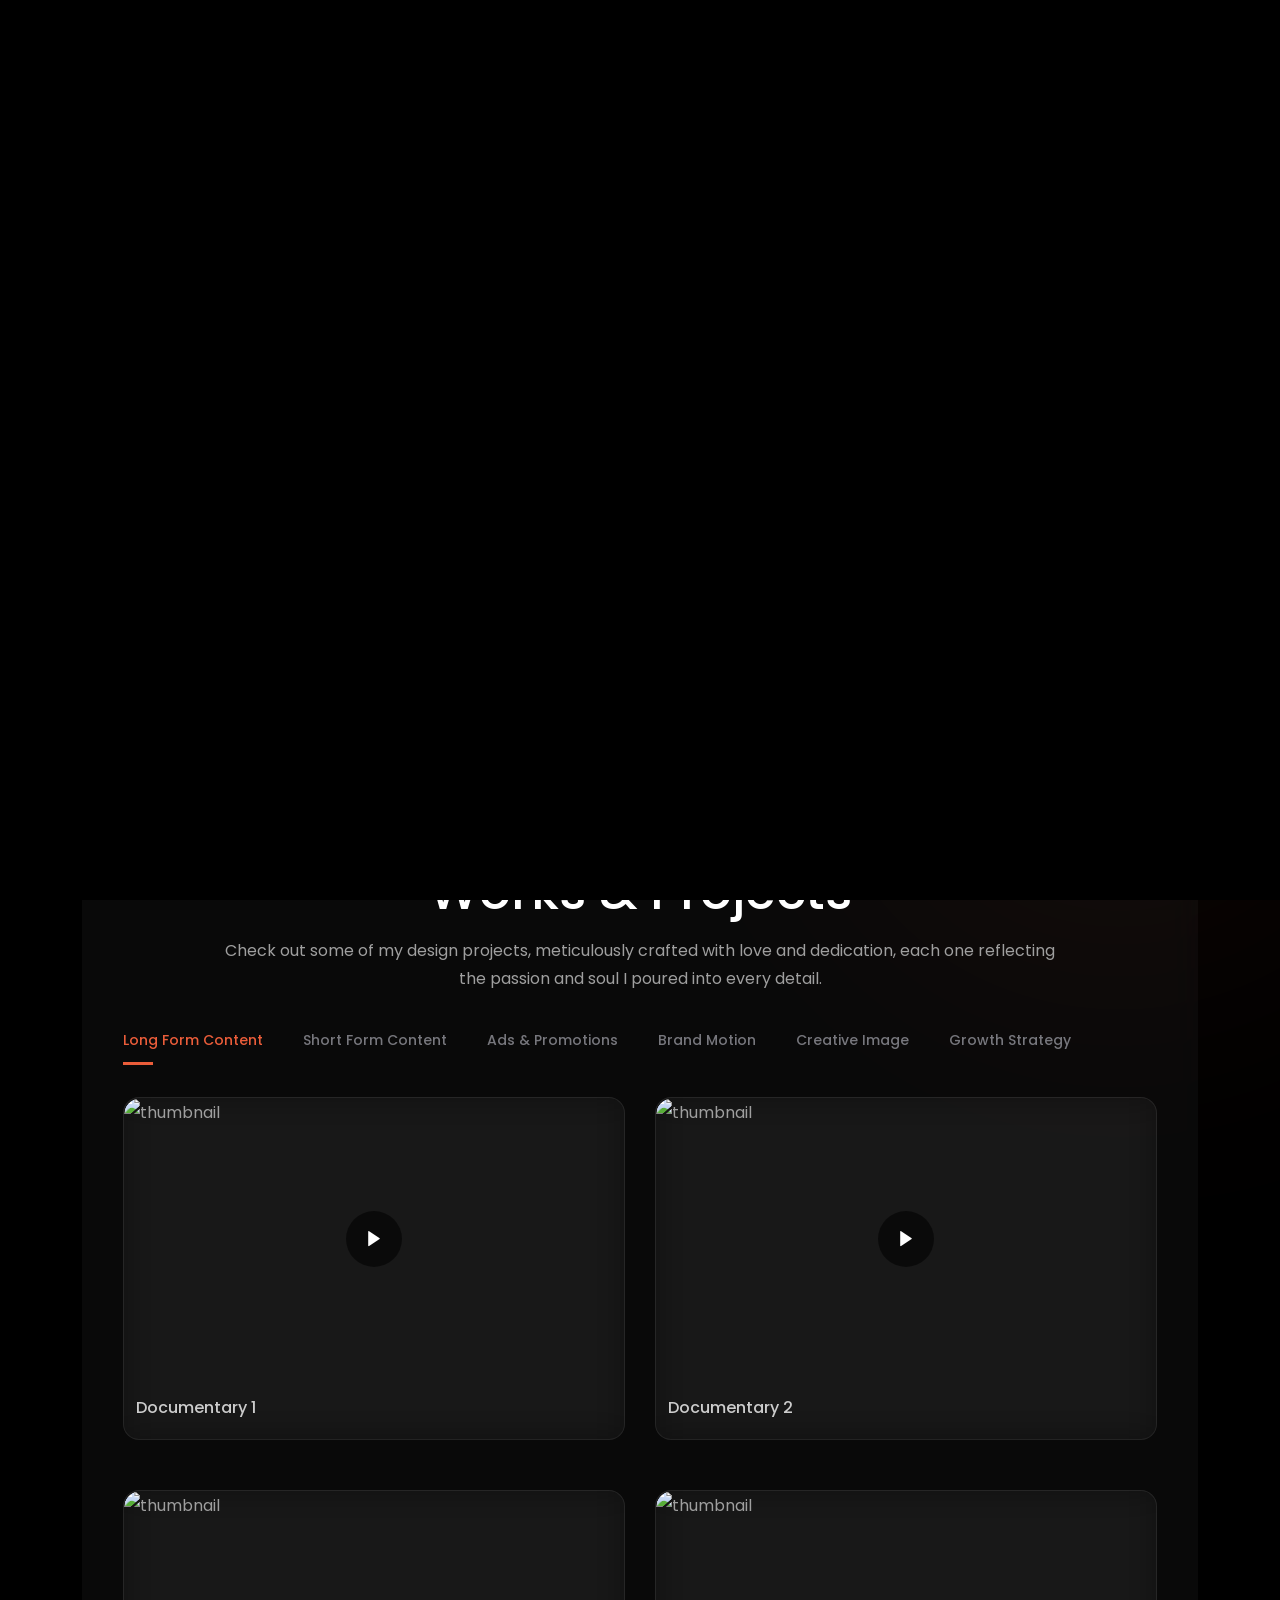
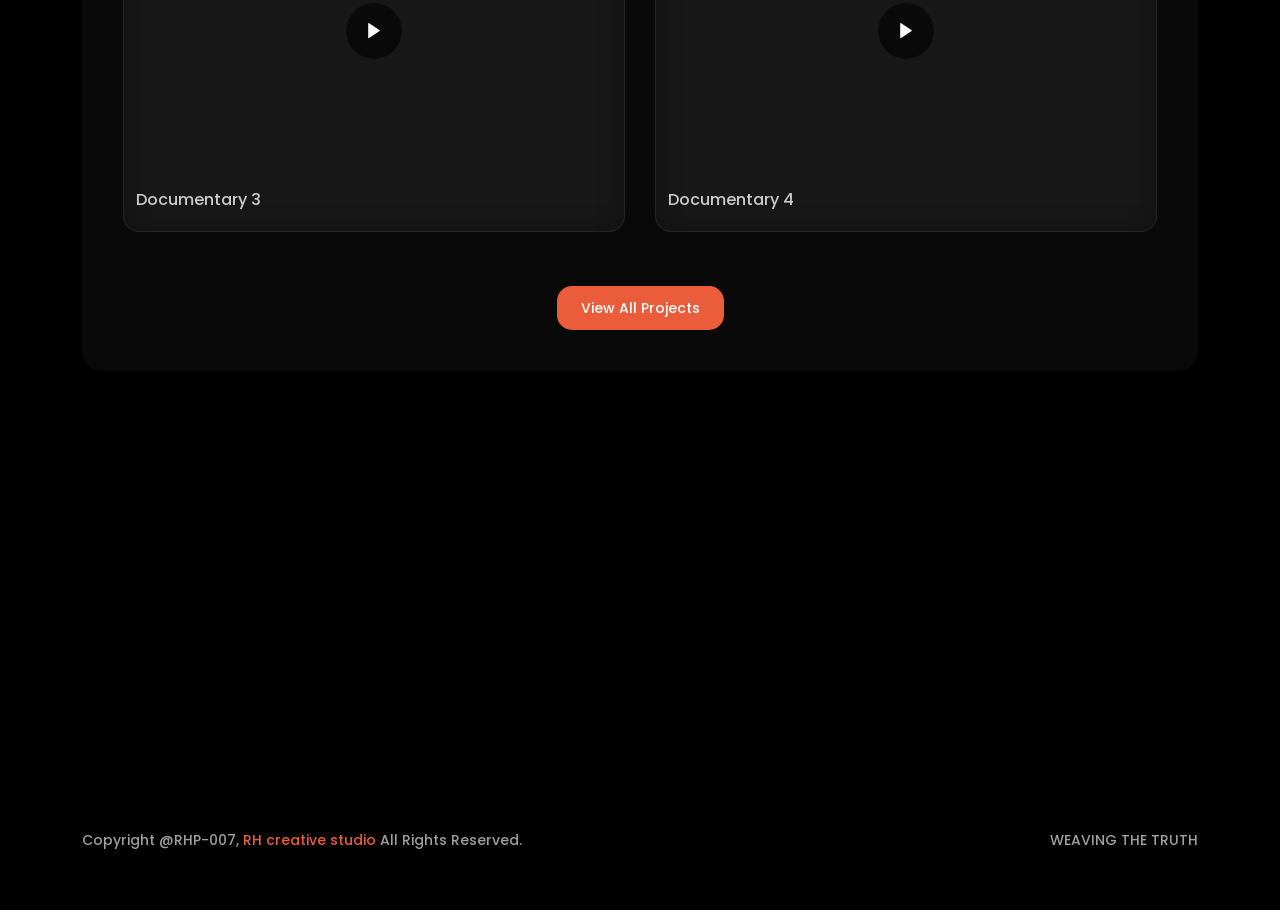
==== index.html @ 3b583461 "Add files via upload" ====
<!DOCTYPE html>
<html lang="en">

<head>
    <!-- META -->
    <meta charset="utf-8">
    <meta http-equiv="X-UA-Compatible" content="IE=edge">
    <meta name="viewport" content="width=device-width, initial-scale=1">
    <meta name="description" content="Creative Video Editor, Content Creator & Digital Strategist at Weaving the Truth, helping brands grow through powerful storytelling, smart marketing strategy, and engaging media.">
    <meta name="keywords" content="Rakibul Hasan, Weaving the Truth, video editor, content creator, digital strategist, documentary editor, marketing video, youtube editor, social media reels, brand promotion">
    <meta name="author" content="Rakibul Hasan">
    <!-- PAGE TITLE -->
    <title>RHP-007</title>
    <!-- FAV ICON -->
    <link rel="apple-touch-icon" href="assets/images/rhp icon.png">
    <link rel="shortcut icon" type="image/png" href="assets/images/rhp icon.png">
    <!-- ALL GOOGLE FONTS -->
    <link rel="preconnect" href="https://fonts.googleapis.com">
    <link rel="preconnect" href="https://fonts.gstatic.com" crossorigin>
    <link href="https://fonts.googleapis.com/css2?family=Poppins:ital,wght@0,100;0,200;0,300;0,400;0,500;0,600;0,700;0,800;0,900;1,100;1,200;1,300;1,400;1,500;1,600;1,700;1,800;1,900&display=swap" rel="stylesheet">
    <!-- BOOTSTRAP CSS -->
    <link rel="stylesheet" href="assets/css/bootstrap.min.css" />
    <!-- FONT AWESOME CSS -->
    <link rel="stylesheet" href="assets/fonts/remixicon.min.css" />
    <!-- MAGNIFIC CSS -->
    <link rel="stylesheet" href="assets/css/magnific-popup.css">
    <!-- NICE SELECT CSS -->
    <link rel="stylesheet" href="assets/css/nice-select.min.css" />
    <!-- ANIMATE CSS -->
    <link rel="stylesheet" href="assets/css/animate.min.css" />
    <!-- SLICK CSS -->
    <link rel="stylesheet" href="assets/css/slick.min.css" />
    <!-- SPACING CSS -->
    <link rel="stylesheet" href="assets/css/spacing.css" />
    <!-- MAIN STYLE CSS -->
    <link rel="stylesheet" href="assets/css/style.css" />
    <!-- RESPONSIVE CSS -->
    <link rel="stylesheet" href="assets/css/responsive.css">
    <!-- HTML5 shim and Respond.js IE8 support of HTML5 elements and media queries -->
    <!-- WARNING: Respond.js doesn't work if you view the page via file:// -->
    <!--[if lt IE 9]>
      <script src="https://oss.maxcdn.com/html5shiv/3.7.2/html5shiv.min.js"></script>
      <script src="https://oss.maxcdn.com/respond/1.4.2/respond.min.js"></script>
    <![endif]-->
</head>

<body>
    <!-- START PRELOADER AREA-->
    <div class="preloader">
        <svg viewbox="0 0 1000 1000" preserveaspectratio="none">
            <path id="preloaderSvg" d="M0,1005S175,995,500,995s500,5,500,5V0H0Z"></path>
        </svg>
        <div class="preloader-heading">
            <div class="load-text">
                <span>R</span>
                <span>H</span>
                <span>P</span>
                <span>-</span>
                <span>0</span>
                <span>0</span>
                <span>7</span>
            </div>
        </div>
    </div>
    <!-- END PRELOADER AREA -->
    <!-- START MENU DESIGN AREA -->
    <header class="main-header">
        <div class="header-upper">
            <div class="container">
                <div class="header-inner d-flex align-items-center">
                    <!-- START LOGO DESIGN AREA -->
                    <div class="logo-outer">
                        <div class="logo">
                            <a href="index.html"><img src="assets/images/logo.png" alt="Logo" title="Logo" /></a>
                        </div>
                    </div>
                    <!-- / END LOGO DESIGN AREA -->
                    <!-- START NAV DESIGN AREA -->
                    <div class="nav-outer clearfix mx-auto">
                        <!-- Main Menu -->
                        <nav class="main-menu navbar-expand-lg">
                            <div class="navbar-header">
                                <div class="mobile-logo">
                                    <a href="index.html">
                                        <img src="assets/images/logo.png" alt="Logo" title="Logo" />
                                    </a>
                                </div>
                                <!-- Toggle Button -->
                                <button type="button" class="navbar-toggle" data-bs-toggle="collapse" data-bs-target=".navbar-collapse">
                                    <span class="icon-bar"></span>
                                    <span class="icon-bar"></span>
                                    <span class="icon-bar"></span>
                                </button>
                            </div>
                            <div class="navbar-collapse collapse">
                                <ul class="navigation onepage clearfix">
                                    <li><a class="nav-link-click" href="index.html">Home</a></li>
                                    <li><a class="nav-link-click" href="about.html">about</a></li>
                                    <li><a class="nav-link-click" href="service.html">services</a></li>
                                    <li><a class="nav-link-click" href="works.html">works</a></li>
                                    <li><a class="nav-link-click" href="contact.html">Contact</a></li>
                                </ul>
                            </div>
                        </nav>
                        <!-- / END NAV DESIGN AREA -->
                    </div>
                    <div class="menu-rhp">
                        <a href="contact.html" class="theme-rhp-007">Hire Me<i class="ri-shake-hands-line"></i></a>
                    </div>
                </div>
            </div>
        </div>
    </header>
    <!-- / END MENU DESIGN AREA -->
    <!-- START ABOUT DESIGN AREA -->
    <section id="about" class="about-area">
        <div class="container">
            <div class="row">
                <!-- START ABOUT IMAGE DESIGN AREA -->
                <div class="col-lg-4">
                    <div class="about-image-part wow fadeInUp delay-0-3s">
                        <img src="assets/images/about/rhp_profile.png" alt="About Me" />
                        <h2>MD Rakibul Hasan</h2>
                        <p>• Creative Video Editor • Content Creator • Digital Strategist</p>
                        <p class="experience-line"><span class="exp-number">3+</span> Years Experience</p>
                        <div class="about-social text-center">
                            <ul>
                                <li><a href="https://www.facebook.com/admin.rhp.007"><i class="ri-facebook-circle-fill"></i></a></li>
                                <li><a href="https://x.com/RHPrince2king"><i class="ri-twitter-x-line"></i></a></li>
                                <li><a href="https://www.youtube.com/@RHP001"><i class="ri-youtube-fill"></i></a></li>
                                <li><a href="https://github.com/RHP-rakib007"><i class="ri-github-line"></i></a></li>
                            </ul>
                        </div>
                    </div>
                </div>
                <!-- / END ABOUT IMAGE DESIGN AREA -->
                <!-- START ABOUT TEXT DESIGN AREA -->
                <div class="col-lg-8">
                <div class="hero-showreel wow fadeInUp delay-0-2s">
                <!-- Thumbnail -->
                    <div class="showreel-thumb" id="showreelThumb">
                        <img src="assets/images/about/showreel-thumb.jpg" alt="RH Creative Studio Showreel">
                        <button class="showreel-play-btn" id="playShowreel">
                        <i class="ri-play-fill"></i>
                        </button>
                    </div>
                <!-- YouTube Video (hidden initially) -->
                    <div class="showreel-video-wrapper" id="showreelVideoWrapper">
                        <iframe id="showreelIframe" src="" title="RH Creative Studio Showreel" frameborder="0" allow="autoplay; fullscreen; picture-in-picture"></iframe>
                    </div>
                </div>
                <!-- Showreel ended -->
                <!-- Start brand desing slider -->
                    <div class="about-content-part-bottom wow fadeInUp delay-0-2s">
                        <h2>Company I Worked With</h2>
                        <div class="company-list">
                            <div class="scroller" data-direction="left" data-speed="slow">
                                <div class="scroller__inner">
                                    <img src="assets/images/client-logos/partner6.png" alt="" />
                                    <img src="assets/images/client-logos/partner2.png" alt="" />
                                    <img src="assets/images/client-logos/partner3.png" alt="" />
                                    <img src="assets/images/client-logos/partner4.png" alt="" />
                                    <img src="assets/images/client-logos/partner5.png" alt="" />
                                    <img src="assets/images/client-logos/partner1.png" alt="" />
                                </div>
                            </div>
                        </div>
                    </div>
                </div>
                <!-- / END ABOUT TEXT DESIGN AREA -->
            </div>
        </div>
    </section>
    <!-- / END ABOUT DESIGN AREA -->
    <!-- START PORTFOLIO DESIGN AREA -->
    <section id="portfolio" class="projects-area home-portfolio-fix">
        <div class="container">
            <div class="container-inner">
                <div class="row">
                    <div class="col-xl-12 col-lg-12">
                        <div class="section-title text-center wow fadeInUp delay-0-2s">
                            <h2>Works & Projects</h2>
                            <p>Check out some of my design projects, meticulously crafted with love and dedication,
                                each one reflecting the passion and soul I poured into every detail.</p>
                        </div>
                    </div>
                </div>
                <ul class="project-filter filter-rhp-one justify-content-left pb-15 wow fadeInUp delay-0-2s">
                    
                    <li data-filter=".long-form-content" class="current">Long Form Content</li>
                    <li data-filter=".short-form-content">Short Form Content</li>
                    <li data-filter=".ads-promotions">Ads & Promotions</li>
                    <li data-filter=".brand-motion">Brand Motion</li>
                    <li data-filter=".creative-image">Creative Image</li>
                    <li data-filter=".growth-strategy">Growth Strategy</li>
                </ul>
                <div class="row project-masonry-active">
                                                <!------------------------- HORIZONTAL PROJECT VIDEO ZONE -------------------------->
                                                <!---------------------------------------------------------------------------------->
                    <!-- START LONG FORM CONTENTPORTFOLIO DESIGN AREA -->
                    <div class="col-lg-6 col-md-6 item long-form-content">
                        <div class="project-item style-two">
                            <div class="project-image video-horizontal yt-embed" data-yt-id="PI7t0Lhpt0k">
                                    <img class="yt-thumb" src="https://img.youtube.com/vi/PI7t0Lhpt0k/hqdefault.jpg" alt="thumbnail">
                                    <button class="yt-play-btn"><i class="ri-play-fill"></i></button>
                                </div>
                            <div class="project-content">
                                <h3>Documentary 1</h3>
                            </div>
                        </div>
                    </div>
                    <!-- / END LONG FORM CONTENTPORTFOLIO DESIGN AREA -->
                    <!-- START LONG FORM CONTENTPORTFOLIO DESIGN AREA -->
                    <div class="col-lg-6 col-md-6 item long-form-content">
                        <div class="project-item style-two">
                            <div class="project-image video-horizontal yt-embed" data-yt-id="V6LIWIkVEBY">
                                    <img class="yt-thumb" src="https://img.youtube.com/vi/V6LIWIkVEBY/hqdefault.jpg" alt="thumbnail">
                                    <button class="yt-play-btn"><i class="ri-play-fill"></i></button>
                                </div>
                            <div class="project-content">
                                <h3>Documentary 2</h3>
                            </div>
                        </div>
                    </div>
                    <!-- / END LONG FORM CONTENTPORTFOLIO DESIGN AREA -->
                    <!-- START LONG FORM CONTENTPORTFOLIO DESIGN AREA -->
                    <div class="col-lg-6 col-md-6 item long-form-content">
                        <div class="project-item style-two">
                            <div class="project-image video-horizontal yt-embed" data-yt-id="tEg0RNH1ea8">
                                    <img class="yt-thumb" src="https://img.youtube.com/vi/tEg0RNH1ea8/hqdefault.jpg" alt="thumbnail">
                                    <button class="yt-play-btn"><i class="ri-play-fill"></i></button>
                                </div>
                            <div class="project-content">
                                <h3>Documentary 3</h3>
                            </div>
                        </div>
                    </div>
                    <!-- / END LONG FORM CONTENTPORTFOLIO DESIGN AREA -->
                    <!-- START LONG FORM CONTENTPORTFOLIO DESIGN AREA -->
                    <div class="col-lg-6 col-md-6 item long-form-content">
                        <div class="project-item style-two">
                            <div class="project-image video-horizontal yt-embed" data-yt-id="eLFm2KL5W0s">
                                    <img class="yt-thumb" src="https://img.youtube.com/vi/eLFm2KL5W0s/hqdefault.jpg" alt="thumbnail">
                                    <button class="yt-play-btn"><i class="ri-play-fill"></i></button>
                                </div>
                            <div class="project-content">
                                <h3>Documentary 4</h3>
                            </div>
                        </div>
                    </div>
                    <!-- / END LONG FORM CONTENTPORTFOLIO DESIGN AREA -->
                                                <!----------------------- END HORIZONTAL PROJECT VIDEO ZONE ------------------------>
                                                <!------------------------ SHORTS FORM PROJECT VIDEO ZONE -------------------------->
                    <!-- START SHORTS FORM CONTENTPORTFOLIO DESIGN AREA -->
                    <div class="col-xl-3 col-lg-4 col-md-6 item short-form-content">
                        <div class="project-item style-two">
                            <div class="project-image video-vertical yt-embed" data-yt-id="pAZQ-L7skFY">
                                <img class="yt-thumb"
                                    src="https://img.youtube.com/vi/pAZQ-L7skFY/hqdefault.jpg"
                                    alt="thumbnail">
                                    <button class="yt-play-btn">
                                    <i class="ri-play-fill"></i>
                                    </button>
                                </div>
                            <div class="project-content">
                                <h3>shorts 1</h3>
                            </div>
                        </div>
                    </div>
                    <!-- START SINGLE PORTFOLIO DESIGN AREA -->
                    <div class="col-xl-3 col-lg-4 col-md-6 item short-form-content">
                        <div class="project-item style-two">
                            <div class="project-image video-vertical yt-embed" data-yt-id="nfimfsyhV6g">
                                <img class="yt-thumb"
                                    src="https://img.youtube.com/vi/nfimfsyhV6g/hqdefault.jpg"
                                    alt="thumbnail">
                                    <button class="yt-play-btn">
                                    <i class="ri-play-fill"></i>
                                    </button>
                                </div>
                            <div class="project-content">
                                <h3>shorts 2</h3>
                            </div>
                        </div>
                    </div>
                    <!--END SHORT FORM CONTENT ZONE-->
                                                <!---------------------- END SHORTS FORM PROJECT VIDEO ZONE ------------------------>
                                                <!------------------- ADS & PROMOTIONS FORM PROJECT VIDEO ZONE --------------------->
                    <!-- ADS & PROMOTIONS ZONE  -->
                    <div class="col-xl-3 col-lg-4 col-md-6 item ads-promotions">
                        <div class="project-item style-two">
                            <div class="project-image video-vertical yt-embed" data-yt-id="wxTMQA3ECJU">
                                <img class="yt-thumb"
                                    src="https://img.youtube.com/vi/wxTMQA3ECJU/hqdefault.jpg"
                                    alt="thumbnail">
                                    <button class="yt-play-btn">
                                    <i class="ri-play-fill"></i>
                                    </button>
                                </div>
                            <div class="project-content">
                                <h3>shorts 1</h3>
                            </div>
                        </div>
                    </div>
                    <!--END ADS & PROMOTIONS ZONE-->
                    <div class="col-xl-3 col-lg-4 col-md-6 item ads-promotions">
                        <div class="project-item style-two">
                            <div class="project-image video-vertical yt-embed" data-yt-id="rXHoH2mhU2U">
                                <img class="yt-thumb"
                                    src="https://img.youtube.com/vi/rXHoH2mhU2U/hqdefault.jpg"
                                    alt="thumbnail">
                                    <button class="yt-play-btn">
                                    <i class="ri-play-fill"></i>
                                    </button>
                                </div>
                            <div class="project-content">
                                <h3>shorts 1</h3>
                            </div>
                        </div>
                    </div>
                    <!--END ADS & PROMOTIONS ZONE-->
                    <div class="col-xl-3 col-lg-4 col-md-6 item ads-promotions">
                        <div class="project-item style-two">
                            <div class="project-image video-vertical yt-embed" data-yt-id="B8fch28_3XQ">
                                <img class="yt-thumb"
                                    src="https://img.youtube.com/vi/B8fch28_3XQ/hqdefault.jpg"
                                    alt="thumbnail">
                                    <button class="yt-play-btn">
                                    <i class="ri-play-fill"></i>
                                    </button>
                                </div>
                            <div class="project-content">
                                <h3>shorts 1</h3>
                            </div>
                        </div>
                    </div>
                    <!--END ADS & PROMOTIONS ZONE-->
                                                <!------------------ END ADS & PROMOTIONS FORM PROJECT VIDEO ZONE ------------------->
                                                    <!------------------- COMMING FORM PROJECT VIDEO ZONE --------------------->
                    <div class="col-lg-6 col-md-6 item brand-motion">
                        <div class="project-item style-two coming-soon-card">
                            <div class="project-image video-horizontal coming-soon-box">
                                <div class="coming-soon-text">
                                    <i class="ri-time-line"></i>
                                    <p>Coming Soon</p>
                                </div>
                            </div>
                        </div>
                    </div>
                    <div class="col-lg-6 col-md-6 item creative-image">
                        <div class="project-item style-two coming-soon-card">
                            <div class="project-image video-horizontal coming-soon-box">
                                <div class="coming-soon-text">
                                    <i class="ri-time-line"></i>
                                    <p>Coming Soon</p>
                                </div>
                            </div>
                        </div>
                    </div>
                    <div class="col-lg-6 col-md-6 item growth-strategy">
                        <div class="project-item style-two coming-soon-card">
                            <div class="project-image video-horizontal coming-soon-box">
                                <div class="coming-soon-text">
                                    <i class="ri-time-line"></i>
                                    <p>Coming Soon</p>
                                </div>
                            </div>
                        </div>
                    </div>
                    <!-- / END SINGLE PORTFOLIO DESIGN AREA -->
                </div>
                <div class="text-center mt-4">
                    <button id="loadMoreBtn" class="theme-rhp-007">View All Projects</button>
                </div>
            </div>
        </div>
    </section>
    <!-- // END PORTFOLIO DESIGN AREA -->
    <!-- START CALL TO ACTION DESIGN AREA -->
    <section class="call-to-action-area">
        <div class="container">
            <div class="row">
                <!-- START ABOUT TEXT DESIGN AREA -->
                <div class="col-lg-12">
                    <div class="call-to-action-part wow fadeInUp delay-0-2s text-center">
                        <h2>Are You Ready to kickstart your project with a touch of magic?</h2>
                        <p>Reach out and let's make it happen ✨. I'm also available for full-time or Part-time opportunities to push the boundaries of design and deliver exceptional work.</p>
                        <div class="hero-rhp">
                            <a href="contact.html" class="theme-rhp-007">Let's Talk <i class="ri-download-line"></i></a>
                        </div>
                    </div>
                </div>
                <!-- / END ABOUT TEXT DESIGN AREA -->
            </div>
        </div>
    </section>
    <!--  // END CALL TO ACTION DESIGN AREA -->
    <!-- START FOOTER DESIGN AREA -->
    <footer class="main-footer">
        <div class="footer-bottom pt-50 pb-40">
            <div class="container">
                <div class="row">
                    <div class="col-lg-6">
                        <div class="copyright-text">
                            <p>
                                Copyright @RHP-007, <a href="index.html">RH creative studio</a> All
                                Rights Reserved.
                            </p>
                        </div>
                    </div>
                    <div class="col-lg-6">
                        <div class="copyright-text extra-copyright">
                            <p>
                                WEAVING THE TRUTH
                            </p>
                        </div>
                    </div>
                </div>
            </div>
        </div>
    </footer>
    <!-- / END FOOTER DESIGN AREA -->
    <!-- START SCROOL UP DESIGN AREA -->
    <div class="progress-wrap cursor-pointer">
        <i class="ri-arrow-up-double-line"></i>
        <svg class="progress-circle svg-content" width="100%" height="100%" viewBox="-1 -1 102 102">
            <path d="M50,1 a49,49 0 0,1 0,98 a49,49 0 0,1 0,-98" />
        </svg>
    </div>
    <!-- / END SCROOL UP DESIGN AREA -->
    <!-- JQUERY JS -->
    <script src="assets/js/jquery-3.6.0.min.js"></script>
    <!-- BOOTSTRAP JS-->
    <script src="assets/js/bootstrap.min.js"></script>
    <!-- APPEAR JS -->
    <script src="assets/js/appear.min.js"></script>
    <!-- GSAP JS -->
    <script src="assets/js/gsap.min.js"></script>
    <!-- MAGNIFICANT JS -->
    <script src="assets/js/jquery.magnific-popup.min.js"></script>
    <!-- SLICK JS-->
    <script src="assets/js/slick.min.js"></script>
    <!-- NICE SELECT JS-->
    <script src="assets/js/jquery.nice-select.min.js"></script>
    <!-- IMAGE LOADER JS-->
    <script src="assets/js/imagesloaded.pkgd.min.js"></script>
    <!-- ISOTOPE JS-->
    <script src="assets/js/isotope.pkgd.min.js"></script>
    <!--  WOW ANIMATION JS-->
    <script src="assets/js/wow.min.js"></script>
    <!-- SCRIPT JS-->
    <script src="assets/js/script.js"></script>
</body>
</html>
---- assets/css/spacing.css ----
/*
* ----------------------------------------------------------------------------------------
Author       : RHP
Template Name: RH Creative Studio
Version      : 1.0                                          
* ----------------------------------------------------------------------------------------
*/
/*
* ----------------------------------------------------------------------------------------
*PADDING MARGIN
* ----------------------------------------------------------------------------------------
*/
.p-5 {
    padding: 5px !important;
}

.p-10 {
    padding: 10px;
}

.p-15 {
    padding: 15px;
}

.p-20 {
    padding: 20px;
}

.p-25 {
    padding: 25px;
}

.p-30 {
    padding: 30px;
}

.p-35 {
    padding: 35px;
}

.p-40 {
    padding: 40px;
}

.p-45 {
    padding: 45px;
}

.p-50 {
    padding: 50px;
}

.p-55 {
    padding: 55px;
}

.p-60 {
    padding: 60px;
}

.p-65 {
    padding: 65px;
}

.p-70 {
    padding: 70px;
}

.p-75 {
    padding: 75px;
}

.p-80 {
    padding: 80px;
}

.p-85 {
    padding: 85px;
}

.p-90 {
    padding: 90px;
}

.p-95 {
    padding: 95px;
}

.p-100 {
    padding: 100px;
}

.p-105 {
    padding: 105px;
}

.p-110 {
    padding: 110px;
}

.p-115 {
    padding: 115px;
}

.p-120 {
    padding: 120px;
}

.p-125 {
    padding: 125px;
}

.p-130 {
    padding: 130px;
}

.p-135 {
    padding: 135px;
}

.p-140 {
    padding: 140px;
}

.p-145 {
    padding: 145px;
}

.p-150 {
    padding: 150px;
}

.p-155 {
    padding: 155px;
}

.p-160 {
    padding: 160px;
}

.p-165 {
    padding: 165px;
}

.p-170 {
    padding: 170px;
}

.p-175 {
    padding: 175px;
}

.p-180 {
    padding: 180px;
}

.p-185 {
    padding: 185px;
}

.p-190 {
    padding: 190px;
}

.p-195 {
    padding: 195px;
}

.p-200 {
    padding: 200px;
}

.p-205 {
    padding: 205px;
}

.p-210 {
    padding: 210px;
}

.p-215 {
    padding: 215px;
}

.p-220 {
    padding: 220px;
}

.p-225 {
    padding: 225px;
}

.p-230 {
    padding: 230px;
}

.p-235 {
    padding: 235px;
}

.p-240 {
    padding: 240px;
}

.p-245 {
    padding: 245px;
}

.p-250 {
    padding: 250px;
}

/* Padding Top */
.pt-5,
.py-5 {
    padding-top: 5px !important;
}

.pt-10,
.py-10 {
    padding-top: 10px;
}

.pt-15,
.py-15 {
    padding-top: 15px;
}

.pt-20,
.py-20 {
    padding-top: 20px;
}

.pt-25,
.py-25 {
    padding-top: 25px;
}

.pt-30,
.py-30 {
    padding-top: 30px;
}

.pt-35,
.py-35 {
    padding-top: 35px;
}

.pt-40,
.py-40 {
    padding-top: 40px;
}

.pt-45,
.py-45 {
    padding-top: 45px;
}

.pt-50,
.py-50 {
    padding-top: 50px;
}

.pt-55,
.py-55 {
    padding-top: 55px;
}

.pt-60,
.py-60 {
    padding-top: 60px;
}

.pt-65,
.py-65 {
    padding-top: 65px;
}

.pt-70,
.py-70 {
    padding-top: 70px;
}

.pt-75,
.py-75 {
    padding-top: 75px;
}

.pt-80,
.py-80 {
    padding-top: 80px;
}

.pt-85,
.py-85 {
    padding-top: 85px;
}

.pt-90,
.py-90 {
    padding-top: 90px;
}

.pt-95,
.py-95 {
    padding-top: 95px;
}

.pt-100,
.py-100 {
    padding-top: 100px;
}

.pt-105,
.py-105 {
    padding-top: 105px;
}

.pt-110,
.py-110 {
    padding-top: 110px;
}

.pt-115,
.py-115 {
    padding-top: 115px;
}

.pt-120,
.py-120 {
    padding-top: 120px;
}

.pt-125,
.py-125 {
    padding-top: 125px;
}

.pt-130,
.py-130 {
    padding-top: 130px;
}

.pt-135,
.py-135 {
    padding-top: 135px;
}

.pt-140,
.py-140 {
    padding-top: 140px;
}

.pt-145,
.py-145 {
    padding-top: 145px;
}

.pt-150,
.py-150 {
    padding-top: 150px;
}

.pt-155,
.py-155 {
    padding-top: 155px;
}

.pt-160,
.py-160 {
    padding-top: 160px;
}

.pt-165,
.py-165 {
    padding-top: 165px;
}

.pt-170,
.py-170 {
    padding-top: 170px;
}

.pt-175,
.py-175 {
    padding-top: 175px;
}

.pt-180,
.py-180 {
    padding-top: 180px;
}

.pt-185,
.py-185 {
    padding-top: 185px;
}

.pt-190,
.py-190 {
    padding-top: 190px;
}

.pt-195,
.py-195 {
    padding-top: 195px;
}

.pt-200,
.py-200 {
    padding-top: 200px;
}

.pt-205,
.py-205 {
    padding-top: 205px;
}

.pt-210,
.py-210 {
    padding-top: 210px;
}

.pt-215,
.py-215 {
    padding-top: 215px;
}

.pt-220,
.py-220 {
    padding-top: 220px;
}

.pt-225,
.py-225 {
    padding-top: 225px;
}

.pt-230,
.py-230 {
    padding-top: 230px;
}

.pt-235,
.py-235 {
    padding-top: 235px;
}

.pt-240,
.py-240 {
    padding-top: 240px;
}

.pt-245,
.py-245 {
    padding-top: 245px;
}

.pt-250,
.py-250 {
    padding-top: 250px;
}

/* Padding Bottom */
.pb-5,
.py-5 {
    padding-bottom: 5px !important;
}

.pb-10,
.py-10 {
    padding-bottom: 10px;
}

.pb-15,
.py-15 {
    padding-bottom: 15px;
}

.pb-20,
.py-20 {
    padding-bottom: 20px;
}

.pb-25,
.py-25 {
    padding-bottom: 25px;
}

.pb-30,
.py-30 {
    padding-bottom: 30px;
}

.pb-35,
.py-35 {
    padding-bottom: 35px;
}

.pb-40,
.py-40 {
    padding-bottom: 40px;
}

.pb-45,
.py-45 {
    padding-bottom: 45px;
}

.pb-50,
.py-50 {
    padding-bottom: 50px;
}

.pb-55,
.py-55 {
    padding-bottom: 55px;
}

.pb-60,
.py-60 {
    padding-bottom: 60px;
}

.pb-65,
.py-65 {
    padding-bottom: 65px;
}

.pb-70,
.py-70 {
    padding-bottom: 70px;
}

.pb-75,
.py-75 {
    padding-bottom: 75px;
}

.pb-80,
.py-80 {
    padding-bottom: 80px;
}

.pb-85,
.py-85 {
    padding-bottom: 85px;
}

.pb-90,
.py-90 {
    padding-bottom: 90px;
}

.pb-95,
.py-95 {
    padding-bottom: 95px;
}

.pb-100,
.py-100 {
    padding-bottom: 100px;
}

.pb-105,
.py-105 {
    padding-bottom: 105px;
}

.pb-110,
.py-110 {
    padding-bottom: 110px;
}

.pb-115,
.py-115 {
    padding-bottom: 115px;
}

.pb-120,
.py-120 {
    padding-bottom: 120px;
}

.pb-125,
.py-125 {
    padding-bottom: 125px;
}

.pb-130,
.py-130 {
    padding-bottom: 130px;
}

.pb-135,
.py-135 {
    padding-bottom: 135px;
}

.pb-140,
.py-140 {
    padding-bottom: 140px;
}

.pb-145,
.py-145 {
    padding-bottom: 145px;
}

.pb-150,
.py-150 {
    padding-bottom: 150px;
}

.pb-155,
.py-155 {
    padding-bottom: 155px;
}

.pb-160,
.py-160 {
    padding-bottom: 160px;
}

.pb-165,
.py-165 {
    padding-bottom: 165px;
}

.pb-170,
.py-170 {
    padding-bottom: 170px;
}

.pb-175,
.py-175 {
    padding-bottom: 175px;
}

.pb-180,
.py-180 {
    padding-bottom: 180px;
}

.pb-185,
.py-185 {
    padding-bottom: 185px;
}

.pb-190,
.py-190 {
    padding-bottom: 190px;
}

.pb-195,
.py-195 {
    padding-bottom: 195px;
}

.pb-200,
.py-200 {
    padding-bottom: 200px;
}

.pb-205,
.py-205 {
    padding-bottom: 205px;
}

.pb-210,
.py-210 {
    padding-bottom: 210px;
}

.pb-215,
.py-215 {
    padding-bottom: 215px;
}

.pb-220,
.py-220 {
    padding-bottom: 220px;
}

.pb-225,
.py-225 {
    padding-bottom: 225px;
}

.pb-230,
.py-230 {
    padding-bottom: 230px;
}

.pb-235,
.py-235 {
    padding-bottom: 235px;
}

.pb-240,
.py-240 {
    padding-bottom: 240px;
}

.pb-245,
.py-245 {
    padding-bottom: 245px;
}

.pb-250,
.py-250 {
    padding-bottom: 250px;
}

/* Margin Around */
.m-5 {
    margin: 5px !important;
}

.m-10 {
    margin: 10px;
}

.m-15 {
    margin: 15px;
}

.m-20 {
    margin: 20px;
}

.m-25 {
    margin: 25px;
}

.m-30 {
    margin: 30px;
}

.m-35 {
    margin: 35px;
}

.m-40 {
    margin: 40px;
}

.m-45 {
    margin: 45px;
}

.m-50 {
    margin: 50px;
}

.m-55 {
    margin: 55px;
}

.m-60 {
    margin: 60px;
}

.m-65 {
    margin: 65px;
}

.m-70 {
    margin: 70px;
}

.m-75 {
    margin: 75px;
}

.m-80 {
    margin: 80px;
}

.m-85 {
    margin: 85px;
}

.m-90 {
    margin: 90px;
}

.m-95 {
    margin: 95px;
}

.m-100 {
    margin: 100px;
}

.m-105 {
    margin: 105px;
}

.m-110 {
    margin: 110px;
}

.m-115 {
    margin: 115px;
}

.m-120 {
    margin: 120px;
}

.m-125 {
    margin: 125px;
}

.m-130 {
    margin: 130px;
}

.m-135 {
    margin: 135px;
}

.m-140 {
    margin: 140px;
}

.m-145 {
    margin: 145px;
}

.m-150 {
    margin: 150px;
}

.m-155 {
    margin: 155px;
}

.m-160 {
    margin: 160px;
}

.m-165 {
    margin: 165px;
}

.m-170 {
    margin: 170px;
}

.m-175 {
    margin: 175px;
}

.m-180 {
    margin: 180px;
}

.m-185 {
    margin: 185px;
}

.m-190 {
    margin: 190px;
}

.m-195 {
    margin: 195px;
}

.m-200 {
    margin: 200px;
}

.m-205 {
    margin: 205px;
}

.m-210 {
    margin: 210px;
}

.m-215 {
    margin: 215px;
}

.m-220 {
    margin: 220px;
}

.m-225 {
    margin: 225px;
}

.m-230 {
    margin: 230px;
}

.m-235 {
    margin: 235px;
}

.m-240 {
    margin: 240px;
}

.m-245 {
    margin: 245px;
}

.m-250 {
    margin: 250px;
}

/* Margin Top */
.mt-5,
.my-5 {
    margin-top: 5px !important;
}

.mt-10,
.my-10 {
    margin-top: 10px;
}

.mt-15,
.my-15 {
    margin-top: 15px;
}

.mt-20,
.my-20 {
    margin-top: 20px;
}

.mt-25,
.my-25 {
    margin-top: 25px;
}

.mt-30,
.my-30 {
    margin-top: 30px;
}

.mt-35,
.my-35 {
    margin-top: 35px;
}

.mt-40,
.my-40 {
    margin-top: 40px;
}

.mt-45,
.my-45 {
    margin-top: 45px;
}

.mt-50,
.my-50 {
    margin-top: 50px;
}

.mt-55,
.my-55 {
    margin-top: 55px;
}

.mt-60,
.my-60 {
    margin-top: 60px;
}

.mt-65,
.my-65 {
    margin-top: 65px;
}

.mt-70,
.my-70 {
    margin-top: 70px;
}

.mt-75,
.my-75 {
    margin-top: 75px;
}

.mt-80,
.my-80 {
    margin-top: 80px;
}

.mt-85,
.my-85 {
    margin-top: 85px;
}

.mt-90,
.my-90 {
    margin-top: 90px;
}

.mt-95,
.my-95 {
    margin-top: 95px;
}

.mt-100,
.my-100 {
    margin-top: 100px;
}

.mt-105,
.my-105 {
    margin-top: 105px;
}

.mt-110,
.my-110 {
    margin-top: 110px;
}

.mt-115,
.my-115 {
    margin-top: 115px;
}

.mt-120,
.my-120 {
    margin-top: 120px;
}

.mt-125,
.my-125 {
    margin-top: 125px;
}

.mt-130,
.my-130 {
    margin-top: 130px;
}

.mt-135,
.my-135 {
    margin-top: 135px;
}

.mt-140,
.my-140 {
    margin-top: 140px;
}

.mt-145,
.my-145 {
    margin-top: 145px;
}

.mt-150,
.my-150 {
    margin-top: 150px;
}

.mt-155,
.my-155 {
    margin-top: 155px;
}

.mt-160,
.my-160 {
    margin-top: 160px;
}

.mt-165,
.my-165 {
    margin-top: 165px;
}

.mt-170,
.my-170 {
    margin-top: 170px;
}

.mt-175,
.my-175 {
    margin-top: 175px;
}

.mt-180,
.my-180 {
    margin-top: 180px;
}

.mt-185,
.my-185 {
    margin-top: 185px;
}

.mt-190,
.my-190 {
    margin-top: 190px;
}

.mt-195,
.my-195 {
    margin-top: 195px;
}

.mt-200,
.my-200 {
    margin-top: 200px;
}

.mt-205,
.my-205 {
    margin-top: 205px;
}

.mt-210,
.my-210 {
    margin-top: 210px;
}

.mt-215,
.my-215 {
    margin-top: 215px;
}

.mt-220,
.my-220 {
    margin-top: 220px;
}

.mt-225,
.my-225 {
    margin-top: 225px;
}

.mt-230,
.my-230 {
    margin-top: 230px;
}

.mt-235,
.my-235 {
    margin-top: 235px;
}

.mt-240,
.my-240 {
    margin-top: 240px;
}

.mt-245,
.my-245 {
    margin-top: 245px;
}

.mt-250,
.my-250 {
    margin-top: 250px;
}

/* Margin Bottom */
.mb-5,
.my-5 {
    margin-bottom: 5px !important;
}

.mb-10,
.my-10 {
    margin-bottom: 10px;
}

.mb-15,
.my-15 {
    margin-bottom: 15px;
}

.mb-20,
.my-20 {
    margin-bottom: 20px;
}

.mb-25,
.my-25 {
    margin-bottom: 25px;
}

.mb-30,
.my-30 {
    margin-bottom: 30px;
}

.mb-35,
.my-35 {
    margin-bottom: 35px;
}

.mb-40,
.my-40 {
    margin-bottom: 40px;
}

.mb-45,
.my-45 {
    margin-bottom: 45px;
}

.mb-50,
.my-50 {
    margin-bottom: 50px;
}

.mb-55,
.my-55 {
    margin-bottom: 55px;
}

.mb-60,
.my-60 {
    margin-bottom: 60px;
}

.mb-65,
.my-65 {
    margin-bottom: 65px;
}

.mb-70,
.my-70 {
    margin-bottom: 70px;
}

.mb-75,
.my-75 {
    margin-bottom: 75px;
}

.mb-80,
.my-80 {
    margin-bottom: 80px;
}

.mb-85,
.my-85 {
    margin-bottom: 85px;
}

.mb-90,
.my-90 {
    margin-bottom: 90px;
}

.mb-95,
.my-95 {
    margin-bottom: 95px;
}

.mb-100,
.my-100 {
    margin-bottom: 100px;
}

.mb-105,
.my-105 {
    margin-bottom: 105px;
}

.mb-110,
.my-110 {
    margin-bottom: 110px;
}

.mb-115,
.my-115 {
    margin-bottom: 115px;
}

.mb-120,
.my-120 {
    margin-bottom: 120px;
}

.mb-125,
.my-125 {
    margin-bottom: 125px;
}

.mb-130,
.my-130 {
    margin-bottom: 130px;
}

.mb-135,
.my-135 {
    margin-bottom: 135px;
}

.mb-140,
.my-140 {
    margin-bottom: 140px;
}

.mb-145,
.my-145 {
    margin-bottom: 145px;
}

.mb-150,
.my-150 {
    margin-bottom: 150px;
}

.mb-155,
.my-155 {
    margin-bottom: 155px;
}

.mb-160,
.my-160 {
    margin-bottom: 160px;
}

.mb-165,
.my-165 {
    margin-bottom: 165px;
}

.mb-170,
.my-170 {
    margin-bottom: 170px;
}

.mb-175,
.my-175 {
    margin-bottom: 175px;
}

.mb-180,
.my-180 {
    margin-bottom: 180px;
}

.mb-185,
.my-185 {
    margin-bottom: 185px;
}

.mb-190,
.my-190 {
    margin-bottom: 190px;
}

.mb-195,
.my-195 {
    margin-bottom: 195px;
}

.mb-200,
.my-200 {
    margin-bottom: 200px;
}

.mb-205,
.my-205 {
    margin-bottom: 205px;
}

.mb-210,
.my-210 {
    margin-bottom: 210px;
}

.mb-215,
.my-215 {
    margin-bottom: 215px;
}

.mb-220,
.my-220 {
    margin-bottom: 220px;
}

.mb-225,
.my-225 {
    margin-bottom: 225px;
}

.mb-230,
.my-230 {
    margin-bottom: 230px;
}

.mb-235,
.my-235 {
    margin-bottom: 235px;
}

.mb-240,
.my-240 {
    margin-bottom: 240px;
}

.mb-245,
.my-245 {
    margin-bottom: 245px;
}

.mb-250,
.my-250 {
    margin-bottom: 250px;
}

/* Responsive Padding Margin */
@media only screen and (max-width: 991px) {

    /* Padding Around */
    .rp-0 {
        padding: 0px !important;
    }

    .rp-5 {
        padding: 5px !important;
    }

    .rp-10 {
        padding: 10px;
    }

    .rp-15 {
        padding: 15px;
    }

    .rp-20 {
        padding: 20px;
    }

    .rp-25 {
        padding: 25px;
    }

    .rp-30 {
        padding: 30px;
    }

    .rp-35 {
        padding: 35px;
    }

    .rp-40 {
        padding: 40px;
    }

    .rp-45 {
        padding: 45px;
    }

    .rp-50 {
        padding: 50px;
    }

    .rp-55 {
        padding: 55px;
    }

    .rp-60 {
        padding: 60px;
    }

    .rp-65 {
        padding: 65px;
    }

    .rp-70 {
        padding: 70px;
    }

    .rp-75 {
        padding: 75px;
    }

    .rp-80 {
        padding: 80px;
    }

    .rp-85 {
        padding: 85px;
    }

    .rp-90 {
        padding: 90px;
    }

    .rp-95 {
        padding: 95px;
    }

    .rp-100 {
        padding: 100px;
    }

    .rp-105 {
        padding: 105px;
    }

    .rp-110 {
        padding: 110px;
    }

    .rp-115 {
        padding: 115px;
    }

    .rp-120 {
        padding: 120px;
    }

    .rp-125 {
        padding: 125px;
    }

    .rp-130 {
        padding: 130px;
    }

    .rp-135 {
        padding: 135px;
    }

    .rp-140 {
        padding: 140px;
    }

    .rp-145 {
        padding: 145px;
    }

    .rp-150 {
        padding: 150px;
    }

    /* Padding Top */
    .rpt-0,
    .rpy-0 {
        padding-top: 0px !important;
    }

    .rpt-5,
    .rpy-5 {
        padding-top: 5px !important;
    }

    .rpt-10,
    .rpy-10 {
        padding-top: 10px;
    }

    .rpt-15,
    .rpy-15 {
        padding-top: 15px;
    }

    .rpt-20,
    .rpy-20 {
        padding-top: 20px;
    }

    .rpt-25,
    .rpy-25 {
        padding-top: 25px;
    }

    .rpt-30,
    .rpy-30 {
        padding-top: 30px;
    }

    .rpt-35,
    .rpy-35 {
        padding-top: 35px;
    }

    .rpt-40,
    .rpy-40 {
        padding-top: 40px;
    }

    .rpt-45,
    .rpy-45 {
        padding-top: 45px;
    }

    .rpt-50,
    .rpy-50 {
        padding-top: 50px;
    }

    .rpt-55,
    .rpy-55 {
        padding-top: 55px;
    }

    .rpt-60,
    .rpy-60 {
        padding-top: 60px;
    }

    .rpt-65,
    .rpy-65 {
        padding-top: 65px;
    }

    .rpt-70,
    .rpy-70 {
        padding-top: 70px;
    }

    .rpt-75,
    .rpy-75 {
        padding-top: 75px;
    }

    .rpt-80,
    .rpy-80 {
        padding-top: 80px;
    }

    .rpt-85,
    .rpy-85 {
        padding-top: 85px;
    }

    .rpt-90,
    .rpy-90 {
        padding-top: 90px;
    }

    .rpt-95,
    .rpy-95 {
        padding-top: 95px;
    }

    .rpt-100,
    .rpy-100 {
        padding-top: 100px;
    }

    .rpt-105,
    .rpy-105 {
        padding-top: 105px;
    }

    .rpt-110,
    .rpy-110 {
        padding-top: 110px;
    }

    .rpt-115,
    .rpy-115 {
        padding-top: 115px;
    }

    .rpt-120,
    .rpy-120 {
        padding-top: 120px;
    }

    .rpt-125,
    .rpy-125 {
        padding-top: 125px;
    }

    .rpt-130,
    .rpy-130 {
        padding-top: 130px;
    }

    .rpt-135,
    .rpy-135 {
        padding-top: 135px;
    }

    .rpt-140,
    .rpy-140 {
        padding-top: 140px;
    }

    .rpt-145,
    .rpy-145 {
        padding-top: 145px;
    }

    .rpt-150,
    .rpy-150 {
        padding-top: 150px;
    }

    /* Padding Bottom */
    .rpb-0,
    .rpy-0 {
        padding-bottom: 0px !important;
    }

    .rpb-5,
    .rpy-5 {
        padding-bottom: 5px !important;
    }

    .rpb-10,
    .rpy-10 {
        padding-bottom: 10px;
    }

    .rpb-15,
    .rpy-15 {
        padding-bottom: 15px;
    }

    .rpb-20,
    .rpy-20 {
        padding-bottom: 20px;
    }

    .rpb-25,
    .rpy-25 {
        padding-bottom: 25px;
    }

    .rpb-30,
    .rpy-30 {
        padding-bottom: 30px;
    }

    .rpb-35,
    .rpy-35 {
        padding-bottom: 35px;
    }

    .rpb-40,
    .rpy-40 {
        padding-bottom: 40px;
    }

    .rpb-45,
    .rpy-45 {
        padding-bottom: 45px;
    }

    .rpb-50,
    .rpy-50 {
        padding-bottom: 50px;
    }

    .rpb-55,
    .rpy-55 {
        padding-bottom: 55px;
    }

    .rpb-60,
    .rpy-60 {
        padding-bottom: 60px;
    }

    .rpb-65,
    .rpy-65 {
        padding-bottom: 65px;
    }

    .rpb-70,
    .rpy-70 {
        padding-bottom: 70px;
    }

    .rpb-75,
    .rpy-75 {
        padding-bottom: 75px;
    }

    .rpb-80,
    .rpy-80 {
        padding-bottom: 80px;
    }

    .rpb-85,
    .rpy-85 {
        padding-bottom: 85px;
    }

    .rpb-90,
    .rpy-90 {
        padding-bottom: 90px;
    }

    .rpb-95,
    .rpy-95 {
        padding-bottom: 95px;
    }

    .rpb-100,
    .rpy-100 {
        padding-bottom: 100px;
    }

    .rpb-105,
    .rpy-105 {
        padding-bottom: 105px;
    }

    .rpb-110,
    .rpy-110 {
        padding-bottom: 110px;
    }

    .rpb-115,
    .rpy-115 {
        padding-bottom: 115px;
    }

    .rpb-120,
    .rpy-120 {
        padding-bottom: 120px;
    }

    .rpb-125,
    .rpy-125 {
        padding-bottom: 125px;
    }

    .rpb-130,
    .rpy-130 {
        padding-bottom: 130px;
    }

    .rpb-135,
    .rpy-135 {
        padding-bottom: 135px;
    }

    .rpb-140,
    .rpy-140 {
        padding-bottom: 140px;
    }

    .rpb-145,
    .rpy-145 {
        padding-bottom: 145px;
    }

    .rpb-150,
    .rpy-150 {
        padding-bottom: 150px;
    }

    /* Margin Around */
    .rm-0 {
        margin: 0px !important;
    }

    .rm-5 {
        margin: 5px !important;
    }

    .rm-10 {
        margin: 10px;
    }

    .rm-15 {
        margin: 15px;
    }

    .rm-20 {
        margin: 20px;
    }

    .rm-25 {
        margin: 25px;
    }

    .rm-30 {
        margin: 30px;
    }

    .rm-35 {
        margin: 35px;
    }

    .rm-40 {
        margin: 40px;
    }

    .rm-45 {
        margin: 45px;
    }

    .rm-50 {
        margin: 50px;
    }

    .rm-55 {
        margin: 55px;
    }

    .rm-60 {
        margin: 60px;
    }

    .rm-65 {
        margin: 65px;
    }

    .rm-70 {
        margin: 70px;
    }

    .rm-75 {
        margin: 75px;
    }

    .rm-80 {
        margin: 80px;
    }

    .rm-85 {
        margin: 85px;
    }

    .rm-90 {
        margin: 90px;
    }

    .rm-95 {
        margin: 95px;
    }

    .rm-100 {
        margin: 100px;
    }

    .rm-105 {
        margin: 105px;
    }

    .rm-110 {
        margin: 110px;
    }

    .rm-115 {
        margin: 115px;
    }

    .rm-120 {
        margin: 120px;
    }

    .rm-125 {
        margin: 125px;
    }

    .rm-130 {
        margin: 130px;
    }

    .rm-135 {
        margin: 135px;
    }

    .rm-140 {
        margin: 140px;
    }

    .rm-145 {
        margin: 145px;
    }

    .rm-150 {
        margin: 150px;
    }

    /* Margin Top */
    .rmt-0,
    .rmy-0 {
        margin-top: 0px !important;
    }

    .rmt-5,
    .rmy-5 {
        margin-top: 5px !important;
    }

    .rmt-10,
    .rmy-10 {
        margin-top: 10px;
    }

    .rmt-15,
    .rmy-15 {
        margin-top: 15px;
    }

    .rmt-20,
    .rmy-20 {
        margin-top: 20px;
    }

    .rmt-25,
    .rmy-25 {
        margin-top: 25px;
    }

    .rmt-30,
    .rmy-30 {
        margin-top: 30px;
    }

    .rmt-35,
    .rmy-35 {
        margin-top: 35px;
    }

    .rmt-40,
    .rmy-40 {
        margin-top: 40px;
    }

    .rmt-45,
    .rmy-45 {
        margin-top: 45px;
    }

    .rmt-50,
    .rmy-50 {
        margin-top: 50px;
    }

    .rmt-55,
    .rmy-55 {
        margin-top: 55px;
    }

    .rmt-60,
    .rmy-60 {
        margin-top: 60px;
    }

    .rmt-65,
    .rmy-65 {
        margin-top: 65px;
    }

    .rmt-70,
    .rmy-70 {
        margin-top: 70px;
    }

    .rmt-75,
    .rmy-75 {
        margin-top: 75px;
    }

    .rmt-80,
    .rmy-80 {
        margin-top: 80px;
    }

    .rmt-85,
    .rmy-85 {
        margin-top: 85px;
    }

    .rmt-90,
    .rmy-90 {
        margin-top: 90px;
    }

    .rmt-95,
    .rmy-95 {
        margin-top: 95px;
    }

    .rmt-100,
    .rmy-100 {
        margin-top: 100px;
    }

    .rmt-105,
    .rmy-105 {
        margin-top: 105px;
    }

    .rmt-110,
    .rmy-110 {
        margin-top: 110px;
    }

    .rmt-115,
    .rmy-115 {
        margin-top: 115px;
    }

    .rmt-120,
    .rmy-120 {
        margin-top: 120px;
    }

    .rmt-125,
    .rmy-125 {
        margin-top: 125px;
    }

    .rmt-130,
    .rmy-130 {
        margin-top: 130px;
    }

    .rmt-135,
    .rmy-135 {
        margin-top: 135px;
    }

    .rmt-140,
    .rmy-140 {
        margin-top: 140px;
    }

    .rmt-145,
    .rmy-145 {
        margin-top: 145px;
    }

    .rmt-150,
    .rmy-150 {
        margin-top: 150px;
    }

    /* Margin Bottom */
    .rmb-0,
    .rmy-0 {
        margin-bottom: 0px !important;
    }

    .rmb-5,
    .rmy-5 {
        margin-bottom: 5px !important;
    }

    .rmb-10,
    .rmy-10 {
        margin-bottom: 10px;
    }

    .rmb-15,
    .rmy-15 {
        margin-bottom: 15px;
    }

    .rmb-20,
    .rmy-20 {
        margin-bottom: 20px;
    }

    .rmb-25,
    .rmy-25 {
        margin-bottom: 25px;
    }

    .rmb-30,
    .rmy-30 {
        margin-bottom: 30px;
    }

    .rmb-35,
    .rmy-35 {
        margin-bottom: 35px;
    }

    .rmb-40,
    .rmy-40 {
        margin-bottom: 40px;
    }

    .rmb-45,
    .rmy-45 {
        margin-bottom: 45px;
    }

    .rmb-50,
    .rmy-50 {
        margin-bottom: 50px;
    }

    .rmb-55,
    .rmy-55 {
        margin-bottom: 55px;
    }

    .rmb-60,
    .rmy-60 {
        margin-bottom: 60px;
    }

    .rmb-65,
    .rmy-65 {
        margin-bottom: 65px;
    }

    .rmb-70,
    .rmy-70 {
        margin-bottom: 70px;
    }

    .rmb-75,
    .rmy-75 {
        margin-bottom: 75px;
    }

    .rmb-80,
    .rmy-80 {
        margin-bottom: 80px;
    }

    .rmb-85,
    .rmy-85 {
        margin-bottom: 85px;
    }

    .rmb-90,
    .rmy-90 {
        margin-bottom: 90px;
    }

    .rmb-95,
    .rmy-95 {
        margin-bottom: 95px;
    }

    .rmb-100,
    .rmy-100 {
        margin-bottom: 100px;
    }

    .rmb-105,
    .rmy-105 {
        margin-bottom: 105px;
    }

    .rmb-110,
    .rmy-110 {
        margin-bottom: 110px;
    }

    .rmb-115,
    .rmy-115 {
        margin-bottom: 115px;
    }

    .rmb-120,
    .rmy-120 {
        margin-bottom: 120px;
    }

    .rmb-125,
    .rmy-125 {
        margin-bottom: 125px;
    }

    .rmb-130,
    .rmy-130 {
        margin-bottom: 130px;
    }

    .rmb-135,
    .rmy-135 {
        margin-bottom: 135px;
    }

    .rmb-140,
    .rmy-140 {
        margin-bottom: 140px;
    }

    .rmb-145,
    .rmy-145 {
        margin-bottom: 145px;
    }

    .rmb-150,
    .rmy-150 {
        margin-bottom: 150px;
    }
}

/*******************************************************/
/***************** ## Custom Animation ****************/
/*******************************************************/
/* Animation Delay */
.delay-1-0s {
    -webkit-animation-delay: 1s;
    animation-delay: 1s;
}

.delay-2-0s {
    -webkit-animation-delay: 2s;
    animation-delay: 2s;
}

.delay-0-1s {
    -webkit-animation-delay: 0.1s;
    animation-delay: 0.1s;
}

.delay-0-2s {
    -webkit-animation-delay: 0.2s;
    animation-delay: 0.2s;
}

.delay-0-3s {
    -webkit-animation-delay: 0.3s;
    animation-delay: 0.3s;
}

.delay-0-4s {
    -webkit-animation-delay: 0.4s;
    animation-delay: 0.4s;
}

.delay-0-5s {
    -webkit-animation-delay: 0.5s;
    animation-delay: 0.5s;
}

.delay-0-6s {
    -webkit-animation-delay: 0.6s;
    animation-delay: 0.6s;
}

.delay-0-7s {
    -webkit-animation-delay: 0.7s;
    animation-delay: 0.7s;
}

.delay-0-8s {
    -webkit-animation-delay: 0.8s;
    animation-delay: 0.8s;
}

.delay-0-9s {
    -webkit-animation-delay: 0.9s;
    animation-delay: 0.9s;
}

.delay-1-1s {
    -webkit-animation-delay: 1.1s;
    animation-delay: 1.1s;
}

.delay-1-2s {
    -webkit-animation-delay: 1.2s;
    animation-delay: 1.2s;
}

.delay-1-3s {
    -webkit-animation-delay: 1.3s;
    animation-delay: 1.3s;
}

.delay-1-4s {
    -webkit-animation-delay: 1.4s;
    animation-delay: 1.4s;
}

.delay-1-5s {
    -webkit-animation-delay: 1.5s;
    animation-delay: 1.5s;
}

.delay-1-6s {
    -webkit-animation-delay: 1.6s;
    animation-delay: 1.6s;
}

.delay-1-7s {
    -webkit-animation-delay: 1.7s;
    animation-delay: 1.7s;
}

.delay-1-8s {
    -webkit-animation-delay: 1.8s;
    animation-delay: 1.8s;
}

.delay-1-9s {
    -webkit-animation-delay: 1.9s;
    animation-delay: 1.9s;
}

/* Border Radius */
.br-5 {
    border-radius: 5px;
}

.br-10 {
    border-radius: 10px;
}

.br-15 {
    border-radius: 15px;
}

.br-20 {
    border-radius: 20px;
}

.br-25 {
    border-radius: 25px;
}

.br-30 {
    border-radius: 30px;
}



/* Menu Sticky */
@-webkit-keyframes sticky {
    0% {
        top: -100px;
    }

    100% {
        top: 0;
    }
}

@keyframes sticky {
    0% {
        top: -100px;
    }

    100% {
        top: 0;
    }
}

/* Hero Circle */
@-webkit-keyframes rotated_circle {
    0% {
        -webkit-transform: rotate(0deg);
        transform: rotate(0deg);
    }

    100% {
        -webkit-transform: rotate(360deg);
        transform: rotate(360deg);
    }
}

@keyframes rotated_circle {
    0% {
        -webkit-transform: rotate(0deg);
        transform: rotate(0deg);
    }

    100% {
        -webkit-transform: rotate(360deg);
        transform: rotate(360deg);
    }
}

/* Feedback Rotated */
@-webkit-keyframes semi_rotated {

    0%,
    100% {
        -webkit-transform: rotate(20deg);
        transform: rotate(20deg);
    }

    50% {
        -webkit-transform: rotate(-20deg);
        transform: rotate(-20deg);
    }
}

@keyframes semi_rotated {

    0%,
    100% {
        -webkit-transform: rotate(20deg);
        transform: rotate(20deg);
    }

    50% {
        -webkit-transform: rotate(-20deg);
        transform: rotate(-20deg);
    }
}

/* Image BG Rotated */
@-webkit-keyframes semi_rotated_two {

    0%,
    100% {
        -webkit-transform: rotate(-11deg);
        transform: rotate(-11deg);
    }

    50% {
        -webkit-transform: rotate(11deg);
        transform: rotate(11deg);
    }
}

@keyframes semi_rotated_two {

    0%,
    100% {
        -webkit-transform: rotate(-11deg);
        transform: rotate(-11deg);
    }

    50% {
        -webkit-transform: rotate(11deg);
        transform: rotate(11deg);
    }
}

@-webkit-keyframes move_arround {
    0% {
        top: 20px;
        left: 20px;
    }

    25% {
        top: 20px;
        left: -20px;
    }

    50% {
        top: -20px;
        left: -20px;
    }

    75% {
        top: -20px;
        left: 20px;
    }

    100% {
        top: 20px;
        left: 20px;
    }
}

@keyframes move_arround {
    0% {
        top: 20px;
        left: 20px;
    }

    25% {
        top: 20px;
        left: -20px;
    }

    50% {
        top: -20px;
        left: -20px;
    }

    75% {
        top: -20px;
        left: 20px;
    }

    100% {
        top: 20px;
        left: 20px;
    }
}

/* Hero Circle */
@-webkit-keyframes upDownLeft {

    0%,
    100% {
        -webkit-transform: translate(0px, 0px);
        transform: translate(0px, 0px);
    }

    25%,
    75% {
        -webkit-transform: translate(0px, 50px);
        transform: translate(0px, 50px);
    }

    50% {
        -webkit-transform: translate(-50px, 50px);
        transform: translate(-50px, 50px);
    }
}

@keyframes upDownLeft {

    0%,
    100% {
        -webkit-transform: translate(0px, 0px);
        transform: translate(0px, 0px);
    }

    25%,
    75% {
        -webkit-transform: translate(0px, 50px);
        transform: translate(0px, 50px);
    }

    50% {
        -webkit-transform: translate(-50px, 50px);
        transform: translate(-50px, 50px);
    }
}

@-webkit-keyframes shapeAnimationOne {
    0% {
        -webkit-transform: translate(0px, 0px) rotate(0deg);
        transform: translate(0px, 0px) rotate(0deg);
    }

    25% {
        -webkit-transform: translate(0px, 150px) rotate(90deg);
        transform: translate(0px, 150px) rotate(90deg);
    }

    50% {
        -webkit-transform: translate(150px, 150px) rotate(180deg);
        transform: translate(150px, 150px) rotate(180deg);
    }

    75% {
        -webkit-transform: translate(150px, 0px) rotate(270deg);
        transform: translate(150px, 0px) rotate(270deg);
    }

    100% {
        -webkit-transform: translate(0px, 0px) rotate(360deg);
        transform: translate(0px, 0px) rotate(360deg);
    }
}

@keyframes shapeAnimationOne {
    0% {
        -webkit-transform: translate(0px, 0px) rotate(0deg);
        transform: translate(0px, 0px) rotate(0deg);
    }

    25% {
        -webkit-transform: translate(0px, 150px) rotate(90deg);
        transform: translate(0px, 150px) rotate(90deg);
    }

    50% {
        -webkit-transform: translate(150px, 150px) rotate(180deg);
        transform: translate(150px, 150px) rotate(180deg);
    }

    75% {
        -webkit-transform: translate(150px, 0px) rotate(270deg);
        transform: translate(150px, 0px) rotate(270deg);
    }

    100% {
        -webkit-transform: translate(0px, 0px) rotate(360deg);
        transform: translate(0px, 0px) rotate(360deg);
    }
}

@-webkit-keyframes shapeAnimationTwo {
    0% {
        -webkit-transform: translate(0px, 0px) rotate(0deg);
        transform: translate(0px, 0px) rotate(0deg);
    }

    25% {
        -webkit-transform: translate(-150px, 0px) rotate(270deg);
        transform: translate(-150px, 0px) rotate(270deg);
    }

    50% {
        -webkit-transform: translate(-150px, 150px) rotate(180deg);
        transform: translate(-150px, 150px) rotate(180deg);
    }

    75% {
        -webkit-transform: translate(0px, 150px) rotate(90deg);
        transform: translate(0px, 150px) rotate(90deg);
    }

    100% {
        -webkit-transform: translate(0px, 0px) rotate(360deg);
        transform: translate(0px, 0px) rotate(360deg);
    }
}

@keyframes shapeAnimationTwo {
    0% {
        -webkit-transform: translate(0px, 0px) rotate(0deg);
        transform: translate(0px, 0px) rotate(0deg);
    }

    25% {
        -webkit-transform: translate(-150px, 0px) rotate(270deg);
        transform: translate(-150px, 0px) rotate(270deg);
    }

    50% {
        -webkit-transform: translate(-150px, 150px) rotate(180deg);
        transform: translate(-150px, 150px) rotate(180deg);
    }

    75% {
        -webkit-transform: translate(0px, 150px) rotate(90deg);
        transform: translate(0px, 150px) rotate(90deg);
    }

    100% {
        -webkit-transform: translate(0px, 0px) rotate(360deg);
        transform: translate(0px, 0px) rotate(360deg);
    }
}

@-webkit-keyframes shapeAnimationThree {
    0% {
        -webkit-transform: translate(0px, 0px) rotate(0deg);
        transform: translate(0px, 0px) rotate(0deg);
    }

    25% {
        -webkit-transform: translate(50px, 150px) rotate(90deg);
        transform: translate(50px, 150px) rotate(90deg);
    }

    50% {
        -webkit-transform: translate(150px, 150px) rotate(180deg);
        transform: translate(150px, 150px) rotate(180deg);
    }

    75% {
        -webkit-transform: translate(150px, 50px) rotate(270deg);
        transform: translate(150px, 50px) rotate(270deg);
    }

    100% {
        -webkit-transform: translate(0px, 0px) rotate(360deg);
        transform: translate(0px, 0px) rotate(360deg);
    }
}

@keyframes shapeAnimationThree {
    0% {
        -webkit-transform: translate(0px, 0px) rotate(0deg);
        transform: translate(0px, 0px) rotate(0deg);
    }

    25% {
        -webkit-transform: translate(50px, 150px) rotate(90deg);
        transform: translate(50px, 150px) rotate(90deg);
    }

    50% {
        -webkit-transform: translate(150px, 150px) rotate(180deg);
        transform: translate(150px, 150px) rotate(180deg);
    }

    75% {
        -webkit-transform: translate(150px, 50px) rotate(270deg);
        transform: translate(150px, 50px) rotate(270deg);
    }

    100% {
        -webkit-transform: translate(0px, 0px) rotate(360deg);
        transform: translate(0px, 0px) rotate(360deg);
    }
}

@-webkit-keyframes shapeAnimationFour {
    0% {
        -webkit-transform: translate(0px, 0px) rotate(0deg);
        transform: translate(0px, 0px) rotate(0deg);
    }

    25% {
        -webkit-transform: translate(-150px -50px) rotate(90deg);
        transform: translate(-150px -50px) rotate(90deg);
    }

    50% {
        -webkit-transform: translate(-150px, -150px) rotate(180deg);
        transform: translate(-150px, -150px) rotate(180deg);
    }

    75% {
        -webkit-transform: translate(-50px, -150px) rotate(270deg);
        transform: translate(-50px, -150px) rotate(270deg);
    }

    100% {
        -webkit-transform: translate(0px, 0px) rotate(360deg);
        transform: translate(0px, 0px) rotate(360deg);
    }
}

@keyframes shapeAnimationFour {
    0% {
        -webkit-transform: translate(0px, 0px) rotate(0deg);
        transform: translate(0px, 0px) rotate(0deg);
    }

    25% {
        -webkit-transform: translate(-150px -50px) rotate(90deg);
        transform: translate(-150px -50px) rotate(90deg);
    }

    50% {
        -webkit-transform: translate(-150px, -150px) rotate(180deg);
        transform: translate(-150px, -150px) rotate(180deg);
    }

    75% {
        -webkit-transform: translate(-50px, -150px) rotate(270deg);
        transform: translate(-50px, -150px) rotate(270deg);
    }

    100% {
        -webkit-transform: translate(0px, 0px) rotate(360deg);
        transform: translate(0px, 0px) rotate(360deg);
    }
}

@-webkit-keyframes shapeAnimationFive {
    0% {
        -webkit-transform: translate(0px, 0px) rotate(0deg);
        transform: translate(0px, 0px) rotate(0deg);
    }

    25% {
        -webkit-transform: translate(-100px -100px) rotate(90deg);
        transform: translate(-100px -100px) rotate(90deg);
    }

    50% {
        -webkit-transform: translate(100px, 50px) rotate(180deg);
        transform: translate(100px, 50px) rotate(180deg);
    }

    75% {
        -webkit-transform: translate(-100px, 150px) rotate(270deg);
        transform: translate(-100px, 150px) rotate(270deg);
    }

    100% {
        -webkit-transform: translate(0px, 0px) rotate(360deg);
        transform: translate(0px, 0px) rotate(360deg);
    }
}

@keyframes shapeAnimationFive {
    0% {
        -webkit-transform: translate(0px, 0px) rotate(0deg);
        transform: translate(0px, 0px) rotate(0deg);
    }

    25% {
        -webkit-transform: translate(-100px -100px) rotate(90deg);
        transform: translate(-100px -100px) rotate(90deg);
    }

    50% {
        -webkit-transform: translate(100px, 50px) rotate(180deg);
        transform: translate(100px, 50px) rotate(180deg);
    }

    75% {
        -webkit-transform: translate(-100px, 150px) rotate(270deg);
        transform: translate(-100px, 150px) rotate(270deg);
    }

    100% {
        -webkit-transform: translate(0px, 0px) rotate(360deg);
        transform: translate(0px, 0px) rotate(360deg);
    }
}

@-webkit-keyframes down-up-one {
    0% {
        -webkit-transform: rotateX(0deg) translateY(0px);
        transform: rotateX(0deg) translateY(0px);
    }

    50% {
        -webkit-transform: rotateX(0deg) translateY(25px);
        transform: rotateX(0deg) translateY(25px);
    }

    100% {
        -webkit-transform: rotateX(0deg) translateY(0px);
        transform: rotateX(0deg) translateY(0px);
    }
}

@keyframes down-up-one {
    0% {
        -webkit-transform: rotateX(0deg) translateY(0px);
        transform: rotateX(0deg) translateY(0px);
    }

    50% {
        -webkit-transform: rotateX(0deg) translateY(25px);
        transform: rotateX(0deg) translateY(25px);
    }

    100% {
        -webkit-transform: rotateX(0deg) translateY(0px);
        transform: rotateX(0deg) translateY(0px);
    }
}

@-webkit-keyframes down-up-two {
    0% {
        -webkit-transform: rotateX(0deg) translate(0px);
        transform: rotateX(0deg) translate(0px);
    }

    50% {
        -webkit-transform: rotateX(0deg) translate(25px, -25px);
        transform: rotateX(0deg) translate(25px, -25px);
    }

    100% {
        -webkit-transform: rotateX(0deg) translate(0px);
        transform: rotateX(0deg) translate(0px);
    }
}

@keyframes down-up-two {
    0% {
        -webkit-transform: rotateX(0deg) translate(0px);
        transform: rotateX(0deg) translate(0px);
    }

    50% {
        -webkit-transform: rotateX(0deg) translate(25px, -25px);
        transform: rotateX(0deg) translate(25px, -25px);
    }

    100% {
        -webkit-transform: rotateX(0deg) translate(0px);
        transform: rotateX(0deg) translate(0px);
    }
}

@-webkit-keyframes leftRightOne {

    0%,
    100% {
        -webkit-transform: translateX(0);
        transform: translateX(0);
    }

    50% {
        -webkit-transform: translateX(-100px);
        transform: translateX(-100px);
    }
}

@keyframes leftRightOne {

    0%,
    100% {
        -webkit-transform: translateX(0);
        transform: translateX(0);
    }

    50% {
        -webkit-transform: translateX(-100px);
        transform: translateX(-100px);
    }
}

@-webkit-keyframes leftRightTwo {

    0%,
    100% {
        -webkit-transform: translateX(0);
        transform: translateX(0);
    }

    50% {
        -webkit-transform: translateX(100px);
        transform: translateX(100px);
    }
}

@keyframes leftRightTwo {

    0%,
    100% {
        -webkit-transform: translateX(0);
        transform: translateX(0);
    }

    50% {
        -webkit-transform: translateX(100px);
        transform: translateX(100px);
    }
}

@-webkit-keyframes zoomInOut {

    0%,
    100% {
        -webkit-transform: scale(1);
        transform: scale(1);
    }

    50% {
        -webkit-transform: scale(0.5);
        transform: scale(0.5);
    }
}

@keyframes zoomInOut {

    0%,
    100% {
        -webkit-transform: scale(1);
        transform: scale(1);
    }

    50% {
        -webkit-transform: scale(0.5);
        transform: scale(0.5);
    }
}

@-webkit-keyframes border {
    0% {
        width: 0;
        height: 0;
    }

    50% {
        width: 0;
        height: 100%;
    }

    100% {
        width: 100%;
        height: 100%;
    }
}

@keyframes border {
    0% {
        width: 0;
        height: 0;
    }

    50% {
        width: 0;
        height: 100%;
    }

    100% {
        width: 100%;
        height: 100%;
    }
}
---- assets/css/style.css ----
/*
* ----------------------------------------------------------------------------------------
Author       : RHP
Template Name: RH Creative Studio
Version      : 1.0                                          
* ----------------------------------------------------------------------------------------
*/

/*
* ----------------------------------------------------------------------------------------
* 01.GLOBAL CSS STYLE
* 02.COMMON CSS STYLE
* 03.MENU CSS STYLE
* 04.HEADER CSS STYLE
* 05.ABOUT CSS STYLE
* 06.SERVICE CSS STYLE
* 07.SKILL CSS STYLE
* 08.RESUME CSS STYLE
* 09.PORTFOLIO CSS STYLE
* 10.TESTIMONIALS CSS STYLE
* 11.PRICING CSS STYLE
* 12.CLIENTS CSS STYLE
* 13.CONTACT CSS STYLE
* 14.FOOTER CSS STYLE
* 15.PRELOADER & BOUNCE CCS STYLE
* 16.BLOG CSS STYLE
* ----------------------------------------------------------------------------------------
*/


/*
* ----------------------------------------------------------------------------------------
* 01.GLOBAL STYLE
* ----------------------------------------------------------------------------------------
*/
:root {
    --main-color: #9f9f9f;
    --heading-color: #fff;
    --primary-color: #eb5d3a;
    --lighter-color: #ccc;
    --subtitle-color: #ccc;
    --black-color: #000;
    --border-color: rgba(119, 119, 125, .2);
    --button-border: rgba(119, 119, 125, .2);
    --body-background: #000;
    --grey-bg: #E6EAEE;
}

* {
    margin: 0;
    padding: 0;
    border: none;
    outline: none;
    box-shadow: none;
}

body {
    color: var(--main-color);
    background: var(--body-background);
    font-weight: 400;
    line-height: 30px;
    font-size: 16px;
    font-family: "Poppins", sans-serif;
    overflow-x: hidden;
    position: relative;

}

body::before,
body::after{
    content: "";
    position: fixed;
    width: 45vw;
    height: 45vw;
    max-width: 600px;
    max-height: 600px;
    border-radius: 50%;
    background: var(--primary-color);
    opacity: 0.06;
    filter: blur(140px);
    pointer-events: none;
    z-index: -1;
}

body::before{
    top: -10%;
    left: -10%;
}

body::after{
    bottom: -10%;
    right: -10%;
}




.heading,
input,
select,
textarea,
.nice-select,
.form-control,
h1,
.h1,
h2,
.h2,
h3,
.h3,
h4,
.h4,
h5,
.h5,
h6,
.h6,
.accordion-item .accordion-button {
    color: var(--heading-color);
    font-family: "Poppins", sans-serif;
}

h1,
.h1 {
    font-size: 58px;
}

h2,
.h2 {
    font-size: 22px;
}

h3,
.h3 {
    line-height: 1.3;
    font-size: 30px;
}

h4,
.h4 {
    line-height: 1.1;
    font-size: 24px;
}

h5,
.h5 {
    line-height: 1.4;
    font-size: 20px;
}

h6,
.h6 {
    font-size: 16px;
}


p {
    line-height: 28px;
}

ul,
li {
    margin: 0;
    padding: 0;
}

fieldset {
    border: 0 none;
    margin: 0 auto;
    padding: 0;
}

.no-padding {
    padding: 0
}

a {
    color: var(--main-color);
    cursor: pointer;
    outline: none;
    -webkit-transition: 0.5s;
    transition: 0.5s;
    text-decoration: none;
    font-family: "Poppins", sans-serif;
}

a:hover,
a:focus,
a:visited {
    text-decoration: none;
    outline: none;
}

a:hover {
    color: var(--primary-color);
}



ul,
li {
    list-style: none;
    padding: 0;
    margin: 0;
}

img {
    max-width: 100%;
    display: inline-block;
}

mark {
    color: var(--primary-color);
    background: transparent;
    text-decoration: underline;
}

header:after,
section:after,
footer:after {
    display: block;
    clear: both;
    content: "";
}

input,
select,
textarea,
.nice-select,
.form-control {
    width: 100%;
    height: auto;
    border: none;
    font-size: 20px;
    border-radius: 0;
    padding: 20px 0;
    background-color: #fff;
    border-bottom: 2px solid rgba(41, 41, 41, 0.1);
}

input::-webkit-input-placeholder,
select::-webkit-input-placeholder,
textarea::-webkit-input-placeholder,
.nice-select::-webkit-input-placeholder,
.form-control::-webkit-input-placeholder {
    color: var(--heading-color);
    opacity: .4;
    -ms-filter: "progid:DXImageTransform.Microsoft.Alpha(Opacity=40)";
}

input:-ms-input-placeholder,
select:-ms-input-placeholder,
textarea:-ms-input-placeholder,
.nice-select:-ms-input-placeholder,
.form-control:-ms-input-placeholder {
    color: var(--heading-color);
    opacity: .4;
    -ms-filter: "progid:DXImageTransform.Microsoft.Alpha(Opacity=40)";
}

input::-ms-input-placeholder,
select::-ms-input-placeholder,
textarea::-ms-input-placeholder,
.nice-select::-ms-input-placeholder,
.form-control::-ms-input-placeholder {
    color: var(--heading-color);
    opacity: .4;
    -ms-filter: "progid:DXImageTransform.Microsoft.Alpha(Opacity=40)";
}

input::-webkit-input-placeholder,
select::-webkit-input-placeholder,
textarea::-webkit-input-placeholder,
.nice-select::-webkit-input-placeholder,
.form-control::-webkit-input-placeholder {
    color: var(--heading-color);
    opacity: .4;
    -ms-filter: "progid:DXImageTransform.Microsoft.Alpha(Opacity=40)";
}

input::-moz-placeholder,
select::-moz-placeholder,
textarea::-moz-placeholder,
.nice-select::-moz-placeholder,
.form-control::-moz-placeholder {
    color: var(--heading-color);
    opacity: .4;
    -ms-filter: "progid:DXImageTransform.Microsoft.Alpha(Opacity=40)";
}

input:-ms-input-placeholder,
select:-ms-input-placeholder,
textarea:-ms-input-placeholder,
.nice-select:-ms-input-placeholder,
.form-control:-ms-input-placeholder {
    color: var(--heading-color);
    opacity: .4;
    -ms-filter: "progid:DXImageTransform.Microsoft.Alpha(Opacity=40)";
}

input::placeholder,
select::placeholder,
textarea::placeholder,
.nice-select::placeholder,
.form-control::placeholder {
    color: var(--heading-color);
    opacity: .4;
    -ms-filter: "progid:DXImageTransform.Microsoft.Alpha(Opacity=40)";
}

input:focus,
select:focus,
textarea:focus,
.nice-select:focus,
.form-control:focus {
    border-bottom: 2px solid rgba(41, 41, 41, 0.1);
}

.nice-select {
    font-size: 20px;
    line-height: 1.3;
}

.nice-select:after {
    width: 8px;
    height: 8px;
    right: 8px;
    border-color: var(--heading-color);
}

.nice-select .current {
    font-weight: 500;
    color: var(--heading-color);
}

.nice-select .list {
    min-width: 100%;
    border-radius: 0;
}

textarea {
    display: inherit;
    padding-top: 20px;
}

label {
    cursor: pointer;
    font-weight: 500;
    margin-bottom: 5px;
    color: var(--main-color);
}

.form-group {
    position: relative;
    margin-bottom: 15px;
}

input:focus,
button:focus,
.form-control:focus {
    outline: none;
    box-shadow: none;
    border-color: #cfdbf1;
}

input[type=search]::-ms-clear {
    display: none;
    width: 0;
    height: 0;
}

input[type=search]::-ms-reveal {
    display: none;
    width: 0;
    height: 0;
}

input[type=search]::-webkit-search-decoration,
input[type=search]::-webkit-search-cancel-button,
input[type=search]::-webkit-search-results-button,
input[type=search]::-webkit-search-results-decoration {
    display: none;
}

input[type=checkbox],
input[type=radio] {
    height: auto;
    width: auto;
}

html {
    scroll-behavior: unset !important;
}


/*
* ----------------------------------------------------------------------------------------
* 02.COMMON CSS STYLE
* ----------------------------------------------------------------------------------------
*/

.no-gap {
    margin-left: 0;
    margin-right: 0;
}

.no-gap>div {
    padding-left: 0;
    padding-right: 0;
}

.section-title {
    margin-bottom: 40px;
}

.section-title .sub-title {
    font-weight: 500;
    display: block;
    color: rgba(255, 255, 255, 0.65);
}

.section-title h2 {
    margin-bottom: 15px;
    font-size: 50px;
}

.section-title p {
    font-size: 16px;
    padding: 0px 300px;
}

.section-title h2 span {
    color: var(--primary-color);
}


.section-title h6 {
    font-size: 18px;
}

.section-title h6 span {
    color: var(--primary-color);
}

.theme-rhp-007 {
    background: var(--primary-color);
    color: #fff;
    cursor: pointer;
    display: inline-block;
    border: 1px solid var(--button-border);
    font-size: 14px;
    font-weight: 500;
    line-height: 20px;
    overflow: visible;
    border-radius: 15px;
    padding: 12px 24px;
    text-align: center;
    text-transform: none;
    -webkit-transition: .3s;
    transition: .3s
}

.menu-rhp a.theme-rhp-007 {
    background: transparent;
}

.menu-rhp a.theme-rhp-007:hover {
    background: var(--primary-color);
}

.theme-rhp-007:focus {
    text-decoration: none;
    -webkit-transition: .3s;
    transition: .3s
}

.theme-rhp-007 i {
    margin-left: 4px;
}

.theme-rhp-007:hover {
    border: 1px solid var(--button-border);
    text-decoration: none;
    color: #fff;
    -webkit-transition: .3s;
    transition: .3s;
    background: transparent;
}

.theme-rhp-007:active {
    box-shadow: rgba(0, 0, 0, .125) 0 3px 5px inset;
    outline: 0;
}


.details-rh {
    width: 50px;
    height: 50px;
    background: #131313;
    line-height: 50px;
    border-radius: 50%;
    text-align: center;
    display: inline-block;
    -webkit-transform: rotate(-45deg);
    transform: rotate(-45deg);
    border: 1px solid var(--border-color);
}

.details-rh:hover {
    color: var(--black-color);
    background: var(--primary-color);
}

.read-more {
    color: white;
    font-size: 14px;
    -webkit-box-align: center;
    -ms-flex-align: center;
    align-items: center;
    display: -webkit-inline-box;
    display: -ms-inline-flexbox;
    display: inline-flex;
    text-transform: capitalize;
}

.read-more i {
    float: right;
    margin-top: 2px;
    margin-left: 7px;
    -webkit-transition: 0.5s;
    transition: 0.5s;
}

.read-more:hover {
    color: var(--primary-color);
}

.read-more:hover i {
    margin-left: 10px;
}

.list-style-one li {
    color: white;
    display: -webkit-box;
    display: -ms-flexbox;
    display: flex;
    font-weight: 500;
    -webkit-box-align: center;
    -ms-flex-align: center;
    align-items: center;
}


.list-style-one li:not(:last-child) {
    margin-bottom: 10px;
}

.list-style-one.two-column {
    display: -webkit-box;
    display: -ms-flexbox;
    display: flex;
    -ms-flex-wrap: wrap;
    flex-wrap: wrap;
    margin-top: 30px;
}

.list-style-one.two-column li {
    width: 48%;
    color: rgb(119, 119, 125);
    font-size: 16px;
}


.list-style-one.two-column li i {
    padding-right: 10px;
}

.list-style-two li {
    display: -webkit-box;
    display: -ms-flexbox;
    display: flex;
    -webkit-box-align: center;
    -ms-flex-align: center;
    align-items: center;
}



.list-style-two li:before {
    content: "\f00c";
    line-height: 1;
    font-size: 16px;
    margin-right: 20px;
    color: var(--lighter-color);
    width: 30px;
    height: 30px;
    background: var(--primary-color);
    line-height: 30px;
    border-radius: 50%;
    text-align: center;
    font-family: "Font Awesome 5 Pro";
}

.list-style-two li:not(:last-child) {
    margin-bottom: 25px;
}

.social-style-one {
    -ms-flex-wrap: wrap;
    flex-wrap: wrap;
    display: -webkit-inline-box;
    display: -ms-inline-flexbox;
    display: inline-flex;
    margin-left: -5px;
    margin-right: -5px;
}

.social-style-one a {
    color: #B0AFAF;
    font-size: 14px;
    margin-left: 5px;
    margin-right: 5px;
    width: 35px;
    height: 35px;
    background: #0C0B0B;
    line-height: 35px;
    border-radius: 50%;
    text-align: center;
}

.social-style-one a:hover {
    color: var(--black-color);
    background: var(--primary-color);
}

.social-style-two {
    -ms-flex-wrap: wrap;
    flex-wrap: wrap;
    display: -webkit-inline-box;
    display: -ms-inline-flexbox;
    display: inline-flex;
    margin-left: -12px;
    margin-right: -12px;
}

.social-style-two a {
    color: rgba(255, 255, 255, 0.35);
    margin-left: 12px;
    margin-right: 12px;
}

.social-style-two a:hover {
    color: var(--primary-color);
}


.pagination {
    -webkit-box-align: center;
    -ms-flex-align: center;
    -ms-grid-row-align: center;
    align-items: center;
    margin-left: -15px;
    margin-right: -15px;
}

.pagination li {
    margin: 10px 15px 0;
}

.pagination li a,
.pagination li .page-link {
    padding: 0;
    border: none;
    font-size: 24px;
    box-shadow: none;
    font-weight: 600;
    color: var(--main-color);
    background: transparent;
}

.pagination li.active .page-link,
.pagination li:hover:not(.disabled) .page-link {
    background: transparent;
    color: var(--primary-color);
}

.ratting {
    line-height: 1;
    -webkit-box-align: center;
    -ms-flex-align: center;
    align-items: center;
    display: -webkit-inline-box;
    display: -ms-inline-flexbox;
    display: inline-flex;
    margin-left: -5px;
    margin-right: -5px;
}

.ratting i {
    margin: 5px;
    color: #AB6034;
}

.slick-arrow {
    width: 40px;
    height: 40px;
    color: #fff;
    -webkit-transition: 0.5s;
    transition: 0.5s;
    line-height: 40px;
    border-radius: 50%;
    background: var(--primary-color);
    border: 1px solid var(--button-border);
}

.slick-arrow:focus,
.slick-arrow:hover {
    color: #fff;
    background: transparent;
    border-color: var(--primary-color);
}

.slider-arrows button:first-child {
    margin-right: 5px;
}

.slider-arrows button:last-child {}

/*** Slick Dots ***/
.slick-dots {
    display: -webkit-box;
    display: -ms-flexbox;
    display: flex;
    -webkit-box-align: center;
    -ms-flex-align: center;
    align-items: center;
    -webkit-box-pack: center;
    -ms-flex-pack: center;
    justify-content: center;
}

.slick-dots li {
    position: relative;
    cursor: pointer;
    margin: 8px;
    width: 6px;
    height: 6px;
    opacity: 0.3;
    -ms-filter: "progid:DXImageTransform.Microsoft.Alpha(Opacity=30)";
    -webkit-transition: 0.5s;
    transition: 0.5s;
    border-radius: 50%;
    background: #1D1B1A;
}

.slick-dots li button {
    opacity: 0;
    -ms-filter: "progid:DXImageTransform.Microsoft.Alpha(Opacity=0)";
    height: 0;
}

.slick-dots li:before {
    content: '';
    width: 0;
    height: 0;
    left: 50%;
    top: 50%;
    -webkit-transition: 0.5s;
    transition: 0.5s;
    border-radius: 50%;
    position: absolute;
    border: 1px solid var(--primary-color);
    -webkit-transform: translate(-50%, -50%);
    transform: translate(-50%, -50%);
}

.slick-dots li.slick-active {
    background: var(--primary-color);
    opacity: 1;
    -ms-filter: "progid:DXImageTransform.Microsoft.Alpha(Opacity=100)";
}

.slick-dots li.slick-active:before {
    width: 21px;
    height: 21px;
}

.before-after-none:after,
.before-after-none:before {
    display: none;
}

.text-white *,
.text-white a,
.text-white .count-text,
.text-white .footer-newsletter-content .sub-title {
    color: white;
}

.text-white li li .dropdown-rh span {
    color: var(--heading-color);
}

.text-white .copyright-area p {
    opacity: 0.5;
    -ms-filter: "progid:DXImageTransform.Microsoft.Alpha(Opacity=50)";
}

.text-white .copyright-area a {
    opacity: 0.5;
    -ms-filter: "progid:DXImageTransform.Microsoft.Alpha(Opacity=50)";
}

.text-white .copyright-area a:hover {
    opacity: 1;
    -ms-filter: "progid:DXImageTransform.Microsoft.Alpha(Opacity=100)";
}

.banner-inner h1 {
    font-size: 75px;
    font-weight: 500;
    margin-bottom: 16px;
    text-transform: capitalize;
}

.banner-inner h3 {
    margin-bottom: 20px;
}



.breadcrumb {
    padding: 0;
    margin: 0;
    font-size: 18px;
    background: transparent;
    text-transform: capitalize;
}



.breadcrumb .breadcrumb-item {
    padding: 0;
    display: -webkit-box;
    display: -ms-flexbox;
    display: flex;
    -webkit-box-align: center;
    -ms-flex-align: center;
    align-items: center;
    -webkit-box-pack: center;
    -ms-flex-pack: center;
    justify-content: center;
}

.breadcrumb .breadcrumb-item a {
    color: white;
}

.breadcrumb .breadcrumb-item.active {
    color: var(--primary-color);
    text-decoration: underline;
}

.breadcrumb .breadcrumb-item+.breadcrumb-item:before {
    margin-left: 20px;
    margin-right: 20px;
    -webkit-box-flex: 0;
    -ms-flex: none;
    flex: none;
    content: "";
    width: 5px;
    height: 5px;
    padding-right: 0;
    border-radius: 50%;
    background: white;
}


.innerpage-area {
    padding-top: 150px;
    padding-bottom: 30px;
}


.innerpage-area h2 {
    font-size: 50px;
    text-align: center;
    text-transform: uppercase;
}

.innerpage-single-area {
    padding-top: 115px !important;
}

/*
* ----------------------------------------------------------------------------------------
* 03.MENU CSS STYLE
* ----------------------------------------------------------------------------------------
*/
#lightonoff {
    width: 30px;
    cursor: pointer;
}

.main-header {
    position: relative;
    left: 0px;
    top: 0px;
    z-index: 999;
    width: 100%;
    -webkit-transition: all 500ms ease;
    transition: all 500ms ease;
}

.main-header .container-fluid {
    padding-left: 25px;
    padding-right: 25px;
}

.fixed-header .header-inner {
    padding: 10px 0px;
    -webkit-transition: all 500ms ease;
    transition: all 500ms ease;
    border-bottom: 1px solid rgba(119, 119, 125, .2);
}

.header-inner {
    padding: 10px 0px;
    -webkit-transition: all 500ms ease;
    transition: all 500ms ease;
}

.main-header .header-upper {
    z-index: 5;
    width: 100%;
    position: fixed;
    -webkit-transition: all 500ms ease;
    transition: all 500ms ease;
    background: var(--body-background);
}

.main-header .logo-outer {
    -webkit-box-flex: 0;
    -ms-flex: none;
    flex: none;
}


.main-header .logo {
    z-index: 9;
    padding: 2px 0;
    position: relative;
}

.main-header .logo img {
    width: 120px;
}

.main-header .nice-select .current {
    color: white;
}

.main-header.menu-absolute .header-upper {
    position: absolute;
}

.main-header.fixed-header .header-upper {
    top: 0;
    left: 0;
    position: fixed;
    -webkit-animation: easeIn 1s;
    animation: easeIn 1s;
}


.fixed-header .main-menu .navbar-collapse li a:hover {
    color: var(--primary-color);
}


.menu-social a {
    margin-left: 18px;
    margin-right: 18px;
}




.nav-outer {
    margin-left: auto;
}

.main-menu .mobile-logo {
    margin-right: auto;
}

.main-menu .mobile-logo img {
    width: 75px;
}



.main-menu .navbar-collapse {
    padding: 0px;
}

.main-menu .navbar-collapse>ul {
    display: -webkit-box;
    display: -ms-flexbox;
    display: flex;
}



.main-menu .navbar-collapse li {
    padding: 12px 5px 12px 20px;
    display: -webkit-box;
    display: -ms-flexbox;
    display: flex;
    -webkit-box-align: center;
    -ms-flex-align: center;
    align-items: center;
    -webkit-box-pack: justify;
    -ms-flex-pack: justify;
    justify-content: space-between;
}



.main-menu .navbar-collapse li.dropdown .dropdown-rh {
    cursor: pointer;
    font-size: 12px;
    margin-left: 5px;
    color: var(--heading-color);
}


.main-menu .navbar-collapse li a {
    opacity: 1;
    -ms-filter: "progid:DXImageTransform.Microsoft.Alpha(Opacity=100)";
    display: block;
    font-size: 16px;
    font-weight: 500;
    position: relative;
    text-transform: capitalize;
    color: rgb(206 206 206);
    -webkit-transition: all 500ms ease;
    transition: all 500ms ease;
}



.main-menu .navbar-collapse li a:hover {
    color: var(--primary-color);
    text-decoration: none;
}




.main-menu .navbar-collapse li ul li {
    width: 100%;
    padding: 7px 20px;
}



.main-menu .navbar-collapse li ul li ul {
    left: 100%;
    top: 0%;
}


.main-menu .navbar-header {
    display: none;
}



.main-menu .navbar-header .navbar-toggle {
    float: right;
    padding: 4px 0;
    cursor: pointer;
    background: transparent;
}

.main-menu .navbar-header .navbar-toggle .icon-bar {
    background: var(--main-color);
    height: 3px;
    width: 26px;
    display: block;
    margin: 5px 0;
}


/*
* ----------------------------------------------------------------------------------------
* 04.HEADER CSS STYLE
* ----------------------------------------------------------------------------------------
*/
.main-hero-area {
    padding-top: 115px;
}

.hero-content {
    padding: 100px 50px;
    position: relative;
}


.hero-content h2 {
    display: block;
    font-weight: 500;
    margin-bottom: 5px;
    color: rgb(142, 142, 146);
    font-size: 20px;
}

.hero-content h1 {
    font-weight: 500;
    line-height: 68px;
    margin: 10px 0px;
    font-size: 80px;
    text-transform: uppercase;
}

.hero-content h1 span {
    color: transparent;
    -webkit-text-stroke: 1px #000;
}

.hero-rhp {
    margin-top: 30px;
}

.hero-content .hero-rhp .read-more {
    margin-top: 15px;
    text-decoration: underline;
}

.author-image-part {
    z-index: 1;
    overflow: hidden;
    max-width: 575px;
    margin-left: auto;
    margin-right: auto;
    position: relative;
    text-align: center;
    border-radius: 0 0 580px 565px;
}

.author-image-part .bg-circle {
    z-index: -2;
    width: 425px;
    height: 425px;
    position: absolute;
    left: 5%;
    top: 4%;
    border-radius: 50%;
    background: var(--black-color);
}


.author-image-part .progress-shape {
    position: absolute;
    right: 0;
    bottom: 0;
    z-index: -1;
    width: 100%;
    text-align: center;
}

.hero-counter-area {
    margin-top: 60px;
    padding: 35px 40px;
    border-radius: 100px;
    background: var(--primary-color);
    width: 80%;
    margin: 0 auto;
}


.counter-item {
    text-align: center;
}

.counter-title {
    color: var(--black-color);
}

.hero-counter-area .count-text {
    line-height: 1;
    font-weight: 700;
    color: var(--black-color);
    text-align: center;
    font-size: 50px;

}

.hero-counter-area .count-text.plus:after {
    content: '+';
}

.hero-counter-area .count-text.k-plus:after {
    content: 'k+';
}

.hero-counter-area .count-text.percent:after {
    content: '%+';
}

.hero-counter-area .counter-title {
    display: block;
}



/*
* ----------------------------------------------------------------------------------------
* 05.ABOUT CSS STYLE
* ----------------------------------------------------------------------------------------
*/
.about-area {
    padding-top: 115px;
    padding-bottom: 15px;
}

.about-single-area {
    padding-bottom: 15px;
}

.hero-content .job {
    display: inline-block;
    background-color: #f5f5f5;
    padding: 15px 40px;
    margin-top: 10px;
}

.hero-content .job span {
    position: relative;
    display: inline-block;
    padding-right: 15px;
    margin-right: 10px;
}

.hero-content .job span:last-child {
    margin: 0px;
    padding: 0px;
}

.hero-content .job span:last-child:after {
    display: none;
}

.hero-content .job span::after {
    position: absolute;
    content: "";
    width: 6px;
    height: 6px;
    background-color: rgba(0, 0, 0, .15);
    right: 0px;
    top: 50%;
    transform: translateY(-50%);
    border-radius: 100%;
}

.container-inner {
    padding: 40px;
    border: 1px solid rgba(0, 0, 0, 0.05);
    border-radius: 20px;
    box-shadow: rgba(255, 255, 255, 0.025) 0px 0.362176px 0.651917px -1px inset, rgba(255, 255, 255, 0.036) 0px 3px 5.4px -2px inset;
    background-color: rgba(255, 255, 255, 0.035);
    backdrop-filter: blur(16px);
    -webkit-backdrop-filter: blur(16px);
}


/* EXPERIENCE BADGE */

.experience-line{
    margin-top:8px;
    font-size:15px;
    color:#aaa;
    font-weight:400;
}

.exp-number{
    font-weight:600;
    color:#ff6a00;
    text-shadow:0 0 8px rgba(255,106,0,0.4);
}

/* SHOWREEL MAIN CONTAINER */
.hero-showreel{
    width:100%;
    border-radius:20px;
    overflow:hidden;
    margin-top: 0px;
}
.about-content-part-bottom{
    margin-top: 15px !important;
}

/* THUMBNAIL */
.showreel-thumb{
    position:relative;
    width:100%;
    aspect-ratio:16/9;
    cursor:pointer;
    overflow:hidden;
}

.showreel-thumb img{
    width:100%;
    height:100%;
    object-fit:cover;
    display:block;
    border-radius:20px;
}


/* PLAY BUTTON */

.showreel-play-btn{
    position:absolute;
    top:50%;
    left:50%;
    transform:translate(-50%,-50%);
    width:90px;
    height:90px;
    border-radius:50%;
    border:none;
    background:rgba(0,0,0,0.5);
    color:#fff;
    display:flex;
    align-items:center;
    justify-content:center;
}

.showreel-play-btn i{
    font-size:55px;   /* triangle size */
    line-height:1;
}

/* VIDEO WRAPPER */

/* SHOWREEL VIDEO */
.showreel-video-wrapper{
    width:100%;
    aspect-ratio:16/9;
    border-radius:20px;
    overflow:hidden;
    position:relative;
    background:#000;
    display:none;
}

.showreel-video-wrapper iframe{
    position:absolute;
    top:0;
    left:0;
    width:100%;
    height:100%;
    border:none;
}


/*============================*/

.showreel-video-wrapper{
    display:none;
    width:100%;
}


.about-content-part {}

.about-image-part {
    text-align: center;
    padding: 16px 32px 24px;
    border: 1px solid rgba(0, 0, 0, 0.05);
    border-radius: 20px;
    box-shadow: rgba(255, 255, 255, 0.025) 0px 0.362176px 0.651917px -1px inset, rgba(255, 255, 255, 0.036) 0px 3px 5.4px -2px inset;
    background-color: rgba(255, 255, 255, 0.035);
    backdrop-filter: blur(16px);
    -webkit-backdrop-filter: blur(16px);
    height: 100%;
    display: flex;
    flex-direction: column;
    justify-content: center;
    box-sizing: border-box;
}

.about-content-part,
.about-content-part-bottom {
    padding: 40px;
    border: 1px solid rgba(0, 0, 0, 0.05);
    border-radius: 20px;
    box-shadow: rgba(255, 255, 255, 0.025) 0px 0.362176px 0.651917px -1px inset, rgba(255, 255, 255, 0.036) 0px 3px 5.4px -2px inset;
    background-color: rgba(255, 255, 255, 0.035);
    backdrop-filter: blur(16px);
    -webkit-backdrop-filter: blur(16px);
}

.about-content-part-bottom {
    margin-top: 35px;
}

.about-content-part-bottom h2 {
    margin-bottom: 35px;
}

.about-image-part img {
    width: 100%;
    max-width: 280px;
    height: auto;
    margin: 0 auto;
    display: block;
}

.about-image-part h2 {
    font-size: 35px;
    margin-top: 14px;
}

.about-content-part h2 {
    font-size: 35px;
    line-height: 50px;
    margin-bottom: 20px;
    font-weight: 400;
}


.about-content-part h2 span {
    padding: 0 20px;
    border: 1px solid rgba(0, 0, 0, 0.1);
}

.adress-field ul li {}

.adress-field ul li i {
    color: #00FF00;
    margin-right: 10px;
    font-size: 13px;
}


.about-social {
    margin-top: 30px;
}

.about-social ul {
    list-style: none;
}

.about-social ul li {
    display: inline-block;
    margin: 0px 15px;
}

.about-social ul li a {
    font-size: 20px;
    border: 1px solid rgb(255 255 255 / 5%);
    padding: 10px 12px;
    border-radius: 10px;
}

.about-image-part .dot-shape {
    position: absolute;
    left: -10%;
    top: 25%;
    -webkit-animation: rotated_circle linear 10s infinite;
    animation: rotated_circle linear 10s infinite;
}

.about-rh {
    display: inline-flex;
    color: #fff;
    border: 1px solid rgb(237, 237, 238);
    padding: 15px 20px 10px 20px;
    border-radius: 30px;
}

.about-rh img {
    border-radius: 50%;
    margin-right: 15px;
}

.about-rh h6 {
    font-weight: 400;
    color: rgb(119, 119, 125);
    margin-bottom: 0;
    margin-right: 15px;
    margin-top: -5px;

}


.about-rh i {
    -webkit-transform: rotate(-45deg);
    transform: rotate(-45deg);
}




.scroller__inner {
    padding-block: 1rem;
    display: flex;
    flex-wrap: wrap;
    gap: 1rem;
}

.scroller__inner img {
    margin-right: 30px;
}

.scroller[data-animated="true"] {
    overflow: hidden;
    -webkit-mask: linear-gradient(90deg,
        transparent,
        white 20%,
        white 80%,
        transparent);
    mask: linear-gradient(90deg, transparent, white 20%, white 80%, transparent);
}

.scroller[data-animated="true"] .scroller__inner {
    width: max-content;
    flex-wrap: nowrap;
    animation: scroll var(--_animation-duration, 40s) var(--_animation-direction, forwards) linear infinite;
}

.scroller[data-direction="right"] {
    --_animation-direction: reverse;
}

.scroller[data-direction="left"] {
    --_animation-direction: forwards;
}

.scroller[data-speed="fast"] {
    --_animation-duration: 20s;
}

.scroller[data-speed="slow"] {
    --_animation-duration: 60s;
}

@keyframes scroll {
    to {
        transform: translate(calc(-50% - 0.5rem));
    }
}



.tag-list {
    margin: 0;
    padding-inline: 0;
    list-style: none;
}

.tag-list li {
    padding: 1rem;
    background: var(--clr-primary-400);
    border-radius: 0.5rem;
    box-shadow: 0 0.5rem 1rem -0.25rem var(--clr-primary-900);
}

/* for testing purposed to ensure the animation lined up correctly */
.test {
    background: red !important;
}


/*
* ----------------------------------------------------------------------------------------
* 06.SERVICE CSS STYLE
* ----------------------------------------------------------------------------------------
*/
.services-area {
    padding-top: 15px;
    padding-bottom: 15px;

}

.service-item {
    -webkit-transition: 0.5s;
    transition: 0.5s;
    padding: 60px 40px;
    border-radius: 10px;
    border: 1px solid var(--border-color);
}


.service-item p {
    margin-bottom: 0;
    color: rgb(119, 119, 125);
}

.service-item h4 {
    color: var(--subtitle-color);
    font-size: 20px;
    margin-top: 20px;
    margin-bottom: 20px;
}

.service-item i {
    font-size: 60px;
    color: #999;
    -webkit-transition: 0.5s;
    transition: 0.5s;
}

.service-item:hover {
    border-color: var(--primary-color);
    -webkit-transition: 0.5s;
    transition: 0.5s;
}

.service-item:hover.service-item i {
    color: var(--primary-color);
    -webkit-transition: 0.5s;
    transition: 0.5s;
}

.service-item:hover .details-rh {
    color: var(--black-color);
    background: var(--primary-color);
}

.service-slider .service-item {
    margin: 10px;
}

.slick-prev,
.slick-next {
    position: absolute;
    top: -60px;
    background: #ff6b35;
    border: none;
    color: #fff;
    width: 40px;
    height: 40px;
    border-radius: 10px;
    cursor: pointer;
}

.slick-prev {
    right: 60px;
}

.slick-next {
    right: 10px;
}
.services-area {
    position: relative;
}

/* arrow base style */
.slider-arrow {

    position: absolute;
    top: 50%;
    transform: translateY(-50%);

    width: 5px;
    height: 50px;

    border-radius: 12px;
    border: none;

    background: #ff6b2b;
    color: #fff;

    font-size: 40px;
    font-weight: 300;

    display: flex;
    align-items: center;
    justify-content: center;

    cursor: pointer;
    z-index: 10;

    transition: all 0.25s ease;
}

/* LEFT arrow */
.prev-arrow {
    left: -23px;
}

/* RIGHT arrow */
.next-arrow {
    right: -23px;
}

/* hover */
.slider-arrow:hover {
    background: #ff7d44;
}

/* click effect */
.slider-arrow:active {
    transform: translateY(-50%) scale(0.9);
}

/* disabled state */
.slider-arrow.slick-disabled {

    background: #2a2a2a;
    color: #666;
    cursor: not-allowed;
}


/*
* ----------------------------------------------------------------------------------------
* 07.SKILL CSS STYLE
* ----------------------------------------------------------------------------------------
*/
.skill-area {
    padding-top: 20px;
}

.skill-item {
    -webkit-transition: 0.5s;
    transition: 0.5s;
    text-align: center;
    margin-bottom: 30px;
    border-radius: 14px;
    padding: 25px;
    border: 1px solid var(--border-color);
}

.skill-item h5 {
    margin-top: 20px;
    color: var(--subtitle-color);
    font-size: 16px;
    line-height: 19px;
}

.skill-item .percent {
    padding: 10px;
    display: block;
    font-size: 20px;
    font-weight: 600;
    font-family: "Poppins", sans-serif;
    color: var(--black-color);
}

.skill-item:hover {
    border-color: var(--primary-color);
}

.skill-item:hover .percent {
    color: var(--heading-color);
    background: var(--black-color);
}

.extra-skills {}

.extra-skills ul {
    margin-top: 30px;
}

ul.extra-skills li {
    border: 1px solid var(--border-color);
    display: inline-block;
    border-radius: 12px;
    padding: 3px 10px;
    margin-bottom: 10px;
    margin-right: 20px;
}

ul.extra-skills li i {
    padding-right: 10px;
}

/*
* ----------------------------------------------------------------------------------------
* 08.RESUME CSS STYLE
* ----------------------------------------------------------------------------------------
*/
.resume-area {
    padding-top: 15px;
    padding-bottom: 15px;
}

.single-resume {
    padding: 40px;
    border: 1px solid rgba(0, 0, 0, 0.05);
    border-radius: 20px;
    box-shadow: rgba(255, 255, 255, 0.025) 0px 0.362176px 0.651917px -1px inset, rgba(255, 255, 255, 0.036) 0px 3px 5.4px -2px inset;
    background-color: rgba(255, 255, 255, 0.035);
    backdrop-filter: blur(16px);
    -webkit-backdrop-filter: blur(16px);
}

.experience-list {

    border: 1px solid rgba(0, 0, 0, 0.05);
    border-radius: 10px;
}

.resume-item {
    display: -webkit-box;
    display: -ms-flexbox;
    display: flex;
    border-bottom: 1px solid rgba(119, 119, 125, .2);
    padding-bottom: 30px;
    padding-top: 30px;
}

.resume-item .icon {
    -webkit-box-flex: 0;
    -ms-flex: none;
    flex: none;
    -webkit-transition: 0.5s;
    transition: 0.5s;
    margin-right: 20px;
    width: 50px;
    height: 50px;
    background: #F9F9F9;
    line-height: 50px;
    border-radius: 12px;
    text-align: center;
    color: var(--primary-color);
    font-size: 20px;
}

.resume-item .content .years {
    line-height: 1;
    display: block;
    margin-bottom: 20px;
}

.resume-item .content h4 {
    margin: 12px 0px;
    color: var(--subtitle-color);
    font-size: 20px;

}

.resume-item .content .company {
    color: rgb(119, 119, 125);
    font-size: 16px;
}









/*
* ----------------------------------------------------------------------------------------
* 09.PORTFOLIO CSS STYLE
* ----------------------------------------------------------------------------------------
*/

/* ===============================
   PROJECT RATIO CONTROL
================================= */

/* Common Image Fit */
.project-image{
    position:relative;
    overflow:hidden;
    border-radius:16px;
}

.project-image img{
    width:100%;
    height:100%;
    object-fit:cover;
    display:block;
}

/* Horizontal Videos (16:9) */
/* Reel container smaller width */
.item.reel .project-image{
    aspect-ratio: 9 / 16;
    width: 100%;          /* size control এখানে */
    margin: 0 auto;      /* center */
}

/* Vertical Reels (9:16) */
.item.reel .project-image{
    aspect-ratio: 9 / 16;
}

.reel-video{
    position:relative;
    overflow:hidden;
    border-radius:16px;
}

.reel-player{
    width:100%;
    height:100%;
    object-fit:cover;
    display:block;
}
.reel-video{
    position: relative;
    overflow: hidden;
    border-radius:16px;
}

.reel-player{
    width:100%;
    height:100%;
    object-fit:cover;
    display:block;
    position:relative;
    z-index:2;          /* video উপরে থাকবে */
}

.project-image:before{
    pointer-events:none;   /* overlay click block করবে না */
}

/*=============================
Ratio Control End
==============================*/

.projects-area {
    padding-top: 15px;
    padding-bottom: 15px;
}

.home-portfolio-fix {
    padding-top: 1px !important;
}

.single-project-page-right,
.single-project-page-left {
    padding: 40px;
    border: 1px solid rgba(0, 0, 0, 0.05);
    border-radius: 20px;
    box-shadow: rgba(255, 255, 255, 0.025) 0px 0.362176px 0.651917px -1px inset, rgba(255, 255, 255, 0.036) 0px 3px 5.4px -2px inset;
    background-color: rgba(255, 255, 255, 0.035);
    backdrop-filter: blur(16px);
    -webkit-backdrop-filter: blur(16px);
}

.single-project-page-design {
    padding-top: 200px;
}

.single-project-image img {
    width: 100%;
}

.single-info h3 {
    font-size: 20px;
}
.single-image{
    margin-bottom: 30px;
    width: 100%;
    height: 280px;
    overflow: hidden;
    border-radius: 16px;
    position: relative;
    display: flex;
    align-items: center;
    justify-content: center;
}
.single-image img {
    width: 100%;
    height: 100%;
    object-fit: cover;
    object-position: center center;
    display: block;
}

.row.pt-30 {
    align-items: stretch;
}

.row.pt-30 > div {
    display: flex;
}

.row.pt-30 .single-image {
    width: 100%;
}
.single-info {
    padding-bottom: 30px;
}
.single-info:last-child{
    padding-bottom: 0px;
}

.single-info p {
    margin-bottom: 0;
}



.single-project-item {
    padding: 30px;
    border: 1px solid var(--border-color);
}

.project-image img {
    width: 100%;
}

.project-content {}

.project-content .sub-title {
    margin-bottom: 0;
    color: rgb(119, 119, 125);
}

.project-content h2 {
    margin-bottom: 30px;
    color: #fff;
}


.project-content .details-rh {
    margin-top: 25px;
}

.project-item.style-two {
    margin-bottom: 30px;

}

.project-item.style-two .project-image {
    margin-bottom: 18px;
    z-index: 1;
    position: relative;
}

.project-item.style-two .project-image:before {
    position: absolute;
    content: "";
    width: 100%;
    height: 100%;
    z-index: -1;
    top: 0;
    left: 0;
    opacity: 0;
    -ms-filter: "progid:DXImageTransform.Microsoft.Alpha(Opacity=0)";
    background-color: var(--black-color);
}

.project-item.style-two .project-image:before {
    z-index: 1;
    -webkit-transition: .3s;
    transition: .3s;
}

.project-item.style-two .project-image .details-rh {
    z-index: 2;
    opacity: 0;
    -ms-filter: "progid:DXImageTransform.Microsoft.Alpha(Opacity=0)";
    position: absolute;
    left: 50%;
    top: 50%;
    -webkit-transform: translate(-50%, -50%);
    transform: translate(-50%, -50%);
    font-size: 20px;
    color: #fff;
    width: 65px;
    height: 65px;
    background: var(--primary-color);
    line-height: 65px;
    border-radius: 50%;
    text-align: center;
}

.project-item.style-two .project-content {
    margin-bottom: 0;
    padding-left: 12px;
    padding-bottom: 12px;
}

.project-item.style-two .project-content h3 {
    color: var(--subtitle-color);
    font-size: 16px;
    display: block;
}

.project-item.style-two {
    border: 1px solid var(--border-color);
    border-radius: 16px;
}


.project-item.style-two:hover .project-image:before {
    opacity: 0;
}

.project-item.style-two:hover .project-image .details-rh {
    opacity: 1;
    -ms-filter: "progid:DXImageTransform.Microsoft.Alpha(Opacity=100)";
}


.filter-rhp-one {
    display: -webkit-box;
    display: -ms-flexbox;
    display: flex;
    -ms-flex-wrap: wrap;
    flex-wrap: wrap;
    margin-left: -20px;
    margin-right: -20px;
}

.filter-rhp-one li {
    line-height: 1;
    cursor: pointer;
    font-size: 14px;
    -webkit-transition: 0.5s;
    transition: 0.5s;
    font-weight: 500;
    position: relative;
    margin: 0 20px 20px;
    padding-bottom: 15px;
    color: rgb(119, 119, 125);
}

.filter-rhp-one li:after {
    opacity: 0;
    -ms-filter: "progid:DXImageTransform.Microsoft.Alpha(Opacity=0)";
    content: '';
    position: absolute;
    left: 0;
    top: 100%;
    width: 30px;
    height: 3px;
    -webkit-transition: 0.5s;
    transition: 0.5s;
    background: var(--primary-color);
}

.filter-rhp-one li.current {
    color: var(--primary-color);
}

.filter-rhp-one li.current:after {
    opacity: 1;
    -ms-filter: "progid:DXImageTransform.Microsoft.Alpha(Opacity=100)";
}


.project-item.style-three .project-content .project-rh {
    font-size: 22px;
    margin-bottom: 5px;
    display: inline-block;
    color: var(--lighter-color);
    -webkit-transform: rotate(-45deg);
    transform: rotate(-45deg);
}

.project-item.style-three .project-content .sub-title {
    font-weight: 500;
    color: var(--lighter-color);
}

.project-item.style-three .project-content h4 {
    font-weight: 700;
    margin-bottom: 0;
}

.project-item.style-three .project-content h4 a {
    color: var(--lighter-color);
}

.project-item.style-three:hover:before {
    opacity: 1;
    -ms-filter: "progid:DXImageTransform.Microsoft.Alpha(Opacity=100)";
}

.project-item.style-three:hover .project-content {
    opacity: 1;
    -ms-filter: "progid:DXImageTransform.Microsoft.Alpha(Opacity=100)";
}

/* Project Details */
.project-details-content h3 {
    margin-bottom: 35px;
}

.project-details-content .list-style-one {
    max-width: 600px;
    -webkit-box-pack: justify;
    -ms-flex-pack: justify;
    justify-content: space-between;
}

.project-details-content .list-style-one li {
    font-size: 18px;
    font-weight: 400;
    margin-bottom: 20px;
}

.project-details-content .list-style-one li:before {
    font-size: 24px;
    margin-right: 15px;
}

.project-details-info {
    padding: 40px 60px;
    border-radius: 15px;
    background-color: var(--primary-color);
}


.pd-info-item:not(:last-child) {
    margin-bottom: 35px;
}

.pd-info-item span {
    display: block;
    color: var(--lighter-color);
    font-family: "Poppins", sans-serif;
}

.pd-info-item h5 {
    color: var(--lighter-color);
    font-family: "Poppins", sans-serif;
    y: "Syne", sans-serif;
}


.tag-share {
    -ms-flex-wrap: wrap;
    flex-wrap: wrap;
    padding: 20px 40px 0;
    border-radius: 12px;
    display: -webkit-box;
    display: -ms-flexbox;
    display: flex;
    -webkit-box-align: center;
    -ms-flex-align: center;
    align-items: center;
    -webkit-box-pack: justify;
    -ms-flex-pack: justify;
    justify-content: space-between;
    background: var(--lighter-color);
    border: 1px solid var(--border-color);
}

.project-hidden {
    display: none;
}

#loadMoreBtn.disabled {
    background: transparent;
    color: var(--subtitle-color);
    border: 1px solid var(--border-color);
    cursor: default;
    opacity: 0.5;
}

.loadMoreDone{
    background: transparent;
    border: 1px solid var(--primary-color);
    color: var(--primary-color);
    cursor: default;
}
.project-masonry-active .col-lg-4{
    transition: opacity 0.4s ease;
}

#loadMoreBtn{

    background: var(--primary-color);
    color: #fff;
    border: none;

}

#loadMoreBtn.loadMoreDone{

    background: transparent !important;
    color: var(--primary-color) !important;
}

.video-horizontal{
    aspect-ratio: 16 / 9;
    overflow:hidden;
    border-radius:16px;
    clip-path: inset(0 round 16px);
    -webkit-mask-image: -webkit-radial-gradient(white, black);
}

.video-horizontal video{
    width:100%;
    height:100%;
    object-fit:cover;
    display:block;
    border-radius: inherit;
}

/* ===== Video Grid Fix ===== */

.project-image {
    overflow: hidden;
    border-radius: 16px;
    clip-path: inset(0 round 16px);
}

.video-horizontal{
    position: relative;
    width:100%;
    padding-top:56.25%; /* 16:9 */
}

.video-horizontal video{
    position:absolute;
    top:0;
    left:0;
    width:100%;
    height:100%;
    object-fit:cover;
    border-radius: inherit;
}

.video-vertical{
    position: relative;
    width:100%;
    max-width:300px;
    aspect-ratio:9/16;
    margin:auto;
    overflow:hidden;
    border-radius:16px;
    clip-path: inset(0 round 16px);
    -webkit-mask-image: -webkit-radial-gradient(white, black);
}

.video-vertical video{
    position: absolute;
    inset: 0;
    width: 100%;
    height: 100%;
    object-fit: cover;
    display: block;
    border-radius: inherit;
}

/* Shrink the whole card to match the video for vertical (shorts) items,
   so there's no leftover blank space on the sides / below the video */
.project-item.style-two:has(.video-vertical) {
    max-width: 300px;
    margin-left: auto;
    margin-right: auto;
}

.project-item.style-two:has(.video-vertical) .project-image {
    margin-bottom: 10px;
}

/* ===== Coming Soon Card ===== */
.coming-soon-box{
    display: flex;
    align-items: center;
    justify-content: center;
    background: rgba(255,255,255,0.04);
    border: 1px dashed rgba(255,255,255,0.15);
}

.coming-soon-text{
    text-align: center;
    color: rgba(255,255,255,0.6);
}

.coming-soon-text i{
    font-size: 32px;
    display: block;
    margin-bottom: 8px;
    color: var(--primary-color);
}

.coming-soon-text p{
    margin: 0;
    font-size: 16px;
    font-weight: 500;
    letter-spacing: 0.5px;
}

/* ===== Load More / View All Projects button — exhausted state ===== */
#loadMoreBtn.is-disabled{
    background: #555 !important;
    border-color: #555 !important;
    color: #aaa !important;
    cursor: not-allowed;
    opacity: 0.7;
    pointer-events: none;
}

/* ===== Clean YouTube thumbnail embed (no YT branding until clicked) ===== */
.yt-embed,
.local-embed{
    position: relative;
    cursor: pointer;
}

.yt-embed .yt-thumb,
.yt-embed iframe,
.local-embed .yt-thumb,
.local-embed video{
    position: absolute;
    inset: 0;
    width: 100%;
    height: 100%;
    object-fit: cover;
    display: block;
    border: 0;
    border-radius: inherit;
}

.yt-embed .yt-play-btn,
.local-embed .yt-play-btn{
    position: absolute;
    top: 50%;
    left: 50%;
    transform: translate(-50%, -50%);
    width: 56px;
    height: 56px;
    border-radius: 50%;
    border: none;
    background: rgba(0,0,0,0.55);
    color: #fff;
    display: flex;
    align-items: center;
    justify-content: center;
    z-index: 2;
    cursor: pointer;
    transition: background 0.2s ease, transform 0.2s ease;
}

.yt-embed .yt-play-btn:hover,
.local-embed .yt-play-btn:hover{
    background: var(--primary-color);
    transform: translate(-50%, -50%) scale(1.08);
}

.yt-embed .yt-play-btn i,
.local-embed .yt-play-btn i{
    font-size: 24px;
    line-height: 1;
}

/* ===== Reusable YouTube thumbnail card =====
   Fits the existing .video-horizontal / .video-vertical box exactly
   (same rounded corners, same aspect ratio) with your own play button —
   no YouTube title/branding/"Watch on YouTube" clutter. */
.yt-card{
    cursor: pointer;
}

.yt-card img{
    width: 100%;
    height: 100%;
    object-fit: cover;
    display: block;
}

.yt-card iframe{
    width: 100%;
    height: 100%;
    display: block;
    border: 0;
}

.yt-play-btn{
    position: absolute;
    top: 50%;
    left: 50%;
    transform: translate(-50%, -50%);
    width: 65px;
    height: 65px;
    border-radius: 50%;
    background: var(--primary-color);
    border: none;
    color: #fff;
    font-size: 22px;
    display: flex;
    align-items: center;
    justify-content: center;
    cursor: pointer;
    z-index: 3;
    transition: transform .2s ease;
}

.yt-card:hover .yt-play-btn{
    transform: translate(-50%, -50%) scale(1.08);
}

.project-item.style-two .project-image{
    padding: 6px 6px 0;
    margin-bottom: 18px;
    box-sizing: border-box;
}

.project-masonry-active{
    --bs-gutter-x: 4px;
    --bs-gutter-y: 20px;
}

/* remove dark hover on video */
.video-horizontal:hover:before,
.video-vertical:hover:before {
    display: none !important;
}




/*
----------------------------------------------------------------------------------------
* brand-motion-page.html
* ----------------------------------------------------------------------------------------
*/
.projects-area {
    padding-top: 15px;
    padding-bottom: 15px;
}

.brand-motion-page-right,
.brand-motion-page-left {
    padding: 40px;
    border: 1px solid rgba(0, 0, 0, 0.05);
    border-radius: 20px;
    box-shadow: rgba(255, 255, 255, 0.025) 0px 0.362176px 0.651917px -1px inset, rgba(255, 255, 255, 0.036) 0px 3px 5.4px -2px inset;
    background-color: rgba(255, 255, 255, 0.035);
    backdrop-filter: blur(16px);
    -webkit-backdrop-filter: blur(16px);
}

.brand-motion-page-project {
    padding-top: 200px;
}

.single-project-image img {
    width: 100%;
}

.single-info h3 {
    font-size: 20px;
}
.single-image{
    margin-bottom: 30px;
}
.single-info {
    padding-bottom: 30px;
}
.single-info:last-child{
    padding-bottom: 0px;
}

.single-info p {
    margin-bottom: 0;
}



.single-project-item {
    padding: 30px;
    border: 1px solid var(--border-color);
}

.project-image img {
    width: 100%;
}

.project-content {}

.project-content .sub-title {
    margin-bottom: 0;
    color: rgb(119, 119, 125);
}

.project-content h2 {
    margin-bottom: 30px;
    color: #fff;
}


.project-content .details-rh {
    margin-top: 25px;
}

.project-item.style-two {
    margin-bottom: 30px;

}

.project-item.style-two .project-image {
    margin-bottom: 18px;
    z-index: 1;
    position: relative;
}

.project-item.style-two .project-image:before {
    position: absolute;
    content: "";
    width: 100%;
    height: 100%;
    z-index: -1;
    top: 0;
    left: 0;
    opacity: 0;
    -ms-filter: "progid:DXImageTransform.Microsoft.Alpha(Opacity=0)";
    background-color: var(--black-color);
}

.project-item.style-two .project-image:before {
    z-index: 1;
    -webkit-transition: .3s;
    transition: .3s;
}

.project-item.style-two .project-image .details-rh {
    z-index: 2;
    opacity: 0;
    -ms-filter: "progid:DXImageTransform.Microsoft.Alpha(Opacity=0)";
    position: absolute;
    left: 50%;
    top: 50%;
    -webkit-transform: translate(-50%, -50%);
    transform: translate(-50%, -50%);
    font-size: 20px;
    color: #fff;
    width: 65px;
    height: 65px;
    background: var(--primary-color);
    line-height: 65px;
    border-radius: 50%;
    text-align: center;
}

.project-item.style-two .project-content {
    margin-bottom: 0;
    padding-left: 12px;
    padding-bottom: 12px;
}

.project-item.style-two .project-content h3 {
    color: var(--subtitle-color);
    font-size: 16px;
    display: block;
}

.project-item.style-two {
    border: 1px solid var(--border-color);
    border-radius: 16px;
}


.project-item.style-two:hover .project-image:before {
    opacity: 0;
}

.project-item.style-two:hover .project-image .details-rh {
    opacity: 1;
    -ms-filter: "progid:DXImageTransform.Microsoft.Alpha(Opacity=100)";
}


.filter-rhp-one {
    display: -webkit-box;
    display: -ms-flexbox;
    display: flex;
    -ms-flex-wrap: wrap;
    flex-wrap: wrap;
    margin-left: -20px;
    margin-right: -20px;
}

.filter-rhp-one li {
    line-height: 1;
    cursor: pointer;
    font-size: 14px;
    -webkit-transition: 0.5s;
    transition: 0.5s;
    font-weight: 500;
    position: relative;
    margin: 0 20px 20px;
    padding-bottom: 15px;
    color: rgb(119, 119, 125);
}

.filter-rhp-one li:after {
    opacity: 0;
    -ms-filter: "progid:DXImageTransform.Microsoft.Alpha(Opacity=0)";
    content: '';
    position: absolute;
    left: 0;
    top: 100%;
    width: 30px;
    height: 3px;
    -webkit-transition: 0.5s;
    transition: 0.5s;
    background: var(--primary-color);
}

.filter-rhp-one li.current {
    color: var(--primary-color);
}

.filter-rhp-one li.current:after {
    opacity: 1;
    -ms-filter: "progid:DXImageTransform.Microsoft.Alpha(Opacity=100)";
}


.project-item.style-three .project-content .project-rh {
    font-size: 22px;
    margin-bottom: 5px;
    display: inline-block;
    color: var(--lighter-color);
    -webkit-transform: rotate(-45deg);
    transform: rotate(-45deg);
}

.project-item.style-three .project-content .sub-title {
    font-weight: 500;
    color: var(--lighter-color);
}

.project-item.style-three .project-content h4 {
    font-weight: 700;
    margin-bottom: 0;
}

.project-item.style-three .project-content h4 a {
    color: var(--lighter-color);
}

.project-item.style-three:hover:before {
    opacity: 1;
    -ms-filter: "progid:DXImageTransform.Microsoft.Alpha(Opacity=100)";
}

.project-item.style-three:hover .project-content {
    opacity: 1;
    -ms-filter: "progid:DXImageTransform.Microsoft.Alpha(Opacity=100)";
}

/* Project Details */
.project-details-content h3 {
    margin-bottom: 35px;
}

.project-details-content .list-style-one {
    max-width: 600px;
    -webkit-box-pack: justify;
    -ms-flex-pack: justify;
    justify-content: space-between;
}

.project-details-content .list-style-one li {
    font-size: 18px;
    font-weight: 400;
    margin-bottom: 20px;
}

.project-details-content .list-style-one li:before {
    font-size: 24px;
    margin-right: 15px;
}

.project-details-info {
    padding: 40px 60px;
    border-radius: 15px;
    background-color: var(--primary-color);
}


.pd-info-item:not(:last-child) {
    margin-bottom: 35px;
}

.pd-info-item span {
    display: block;
    color: var(--lighter-color);
    font-family: "Poppins", sans-serif;
}

.pd-info-item h5 {
    color: var(--lighter-color);
    font-family: "Poppins", sans-serif;
    y: "Syne", sans-serif;
}


.tag-share {
    -ms-flex-wrap: wrap;
    flex-wrap: wrap;
    padding: 20px 40px 0;
    border-radius: 12px;
    display: -webkit-box;
    display: -ms-flexbox;
    display: flex;
    -webkit-box-align: center;
    -ms-flex-align: center;
    align-items: center;
    -webkit-box-pack: justify;
    -ms-flex-pack: justify;
    justify-content: space-between;
    background: var(--lighter-color);
    border: 1px solid var(--border-color);
}


/*
* ----------------------------------------------------------------------------------------
* 10.TESTIMONIALS CSS STYLE
* ----------------------------------------------------------------------------------------
*/
.testimonials-area {
    padding-top: 15px;
    padding-bottom: 15px;
}

.testimonial-item {
    -webkit-transition: 0.5s;
    transition: 0.5s;
    padding: 20px 20px;
    border-radius: 16px;
    border: 1px solid var(--border-color);
}


.testimonial-item .author {
    margin-bottom: 25px;
    display: inline-block;
}

.testimonial-item .author img {
    display: inline-block;
    border-radius: 50%;
    height: 60px;
    width: 60px;
}


.testimonial-item .text {
    margin-bottom: 30px;
}

.testimonial-item .testi-des h5 {
    margin-bottom: 0;
    color: var(--subtitle-color);
    font-size: 20px;
}


.testimonial-item .testi-des span {
    margin-bottom: 0;
    color: rgb(119, 119, 125);
    font-size: 14px;
    line-height: 22px;
}

.testimonial-item:hover {
    border: 1px solid var(--primary-color);
}

.testimonial-item:hover .author:before {
    color: var(--black-color);
    background: var(--primary-color);
}

.testimonials-wrap {
    margin-left: -15px;
    margin-right: -15px;
}

.testimonials-wrap .testimonial-item {
    margin-left: 15px;
    margin-right: 15px;
}






/*
* ----------------------------------------------------------------------------------------
* 11.PRICING CSS STYLE
* ----------------------------------------------------------------------------------------
*/
.pricing-area {
    padding-top: 15px;
    padding-bottom: 15px;
}

.pricing-item {
    padding: 10px;
    border-radius: 16px;
    margin-bottom: 30px;
    border: 1px solid var(--border-color);

}

.pricing-item .pricing-header {
    padding: 20px 20px;
    border-radius: 16px;
    border: 1px solid var(--border-color);
}

.pricing-header h4.title {
    margin: 12px 0px;
    color: var(--subtitle-color);
    font-size: 22px;
    line-height: 29px;
    padding-bottom: 20px;
}

.pricing-item .pricing-header .save-percent {
    margin-bottom: 20px;
    color: rgb(119, 119, 125);
    font-size: 20px;
    line-height: 27px;
}

.pricing-item .pricing-header .save-percent span {
    color: var(--primary-color);
}

.pricing-item .pricing-header .price {
    font-size: 38px;
    font-weight: 500;
    color: var(--primary-color);
    font-family: "Poppins", sans-serif;
}



.pricing-item .pricing-header .price:before {
    content: '$';
}

.pricing-item .pricing-header .price:after {
    font-size: 16px;
    font-weight: 400;
    color: var(--main-color);
    content: '/Hour';
}

.pricing-item .pricing-details {
    padding: 20px 20px;
}



.pricing-item .pricing-details p {
    margin-bottom: 35px;
}

.pricing-item .pricing-details ul {
    padding-bottom: 12px;
}

.pricing-item .pricing-details ul li {
    color: rgb(119, 119, 125);
    margin-bottom: 10px;
}

.pricing-item .pricing-details ul li i {
    padding-right: 10px;
}


.pricing-item .pricing-details ul li.unable {
    color: var(--main-color);
    opacity: 0.35;
    -ms-filter: "progid:DXImageTransform.Microsoft.Alpha(Opacity=35)";
}

.pricing-item .pricing-details ul li.unable:before {
    color: white;
}






/*
* ----------------------------------------------------------------------------------------
* 12.CLIENTS CSS STYLE
* ----------------------------------------------------------------------------------------
*/
.client-logo-area {
    padding-top: 20px;
}

.client-logo-wrap {
    display: -webkit-box;
    display: -ms-flexbox;
    display: flex;
    -webkit-box-align: center;
    -ms-flex-align: center;
    align-items: center;
    -webkit-box-pack: justify;
    -ms-flex-pack: justify;
    justify-content: space-between;
    -ms-flex-wrap: wrap;
    flex-wrap: wrap;
    margin-left: -30px;
    margin-right: -30px;
}



.client-logo-wrap .client-logo-item {
    width: calc(20% - 60px);
    margin: 0 30px 10px;
}


/*
* ----------------------------------------------------------------------------------------
* 13.CONTACT CSS STYLE
* ----------------------------------------------------------------------------------------
*/

.contact-area {
    padding-top: 15px;
    padding-bottom: 15px;
}

.contact-form-area .form-group {
    margin-bottom: 32px;
}

.contact-form-area .form-group .for-icon {
    right: 26px;
    font-size: 16px;
    margin-bottom: 0;
    position: absolute;
    margin-top: -45px;
    color: #000;
}

.contact-form-area .form-group .form-control {
    font-size: 16px;
    color: #000;
    font-weight: 400;
    line-height: 1.3;
    padding: 19px 20px 19px 20px;
    background: #F9F9F9;
    border: 1px solid var(--border-color);
    border-radius: 10px;
}

.contact-form-area .form-group .form-control:focus {
    box-shadow: none;
    background: #F9F9F9;
    border-color: var(--border-color);
}


.contact-form-area .form-group label {
    font-size: 16px;
    color: var(--main-color);
    font-weight: 500;
    margin-bottom: 18px;
}

.contact-form-area .form-group .nice-select .current {
    font-weight: 400;
    color: rgba(255, 255, 255, 0.2);
}

.contact-form-area .form-group .nice-select:focus .current {
    color: white;
}

.contact-form-area .form-group .nice-select:focus:after {
    border-color: white;
}

.contact-form-area .form-group .nice-select .list {
    background: var(--black-color);
}

.contact-form-area .form-group .nice-select .option.focus,
.contact-form-area .form-group .nice-select .option.selected.focus,
.contact-form-area .form-group .nice-select .option:hover {
    background-color: var(--heading-color);
}

.contact-form-area .form-group .nice-select:after {
    right: 26px;
    margin-top: -6px;
    border-color: rgba(255, 255, 255, 0.2);
}

.contact-icon {
    padding-bottom: 1px;
}

.contact-icon i {
    font-size: 20px;
    color: var(--primary-color);
}

.single-contact {
    padding-bottom: 20px;
}

.contact-form-area {
    padding: 40px;
    border: 1px solid var(--border-color);
    border-radius: 10px;
}

.single-contact h2 {
    font-size: 16px;
    margin-top: 5px;
    margin-bottom: 5px;
    text-transform: capitalize;
    font-weight: 500;
    -webkit-transition: .3s;
    transition: .3s;
    color: var(--subtitle-color);
}

.contact-content-part {
    padding: 50px 30px 20px 40px;
    border-radius: 10px;
    border: 1px solid var(--border-color);
}

.contact-page-content h6 {
    font-size: 18px;
    margin-bottom: 22px;
}

.contact-page-content .social-style-one a {
    width: 40px;
    height: 40px;
    line-height: 40px;
    color: var(--lighter-color);
}

.contact-page-content .social-style-one a:not(:hover) {
    background: white;
}

.contact-page-form {
    padding: 45px 50px 50px;
    border-radius: 14px;
    background: var(--lighter-color);
    border: 1px solid var(--border-color);
}



.contact-page-form .form-group .nice-select,
.contact-page-form .form-group .form-control {
    background: rgba(255, 255, 255, 0.07);
}

.our-location iframe {
    height: 600px;
}



.has-error .help-block.with-errors {
    margin-top: 5px;
    color: red;
}

#msgSubmit.h4 {
    font-size: 20px;
    margin-bottom: 0;
    margin-top: 10px;
}




/*
* ----------------------------------------------------------------------------------------
* 14.FOOTER CSS STYLE
* ----------------------------------------------------------------------------------------
*/
.call-to-action-part {
    padding: 80px 200px;
    border: 1px solid rgba(0, 0, 0, 0.05);
    border-radius: 20px;
    box-shadow: rgba(255, 255, 255, 0.025) 0px 0.362176px 0.651917px -1px inset, rgba(255, 255, 255, 0.036) 0px 3px 5.4px -2px inset;
    background-color: rgba(255, 255, 255, 0.035);
    backdrop-filter: blur(16px);
    -webkit-backdrop-filter: blur(16px);
}
.call-to-action-area {
    padding-top: 15px;
    
}
.call-to-action-part  h2{
    font-size: 40px;
    line-height: 50px;
    margin-bottom: 20px;
    font-weight: 400;
}
.footer-bottom {}

.footer-bottom .copyright-text {
    color: var(--main-color);
    font-size: 14px;
    line-height: 20px;
    font-weight: 500;
}

.footer-bottom .copyright-text a {
    color: var(--primary-color);
}

.extra-copyright p {
    text-align: right;
}

/*
* ----------------------------------------------------------------------------------------
* 15.PRELOADER & BOUNCE CCS STYLE
* ----------------------------------------------------------------------------------------
*/

body.loaded {
    overflow: hidden !important;
    height: 100% !important;
}

.preloader {
    position: fixed;
    z-index: 10;
    height: 100vh;
    width: 100%;
    left: 0;
    top: 0;
    display: -webkit-box;
    display: -ms-flexbox;
    display: flex;
    overflow: hidden;
    -webkit-box-align: center;
    -ms-flex-align: center;
    align-items: center;
    -webkit-box-pack: center;
    -ms-flex-pack: center;
    justify-content: center;
    background: transparent;
    z-index: 99999999999999;
}

.preloader svg {
    position: absolute;
    top: 0;
    width: 100vw;
    height: 110vh;
    fill: var(--tj-black-2);
}

.preloader .preloader-heading .load-text {
    font-size: 20px;
    font-weight: 200;
    letter-spacing: 15px;
    text-transform: uppercase;
    z-index: 20;
}

.load-text span {
    -webkit-animation: loading 1s infinite alternate;
    animation: loading 1s infinite alternate;
}

.load-text span:nth-child(1) {
    -webkit-animation-delay: 0s;
    animation-delay: 0s;
}

.load-text span:nth-child(2) {
    -webkit-animation-delay: 0.1s;
    animation-delay: 0.1s;
}

.load-text span:nth-child(3) {
    -webkit-animation-delay: 0.2s;
    animation-delay: 0.2s;
}

.load-text span:nth-child(4) {
    -webkit-animation-delay: 0.3s;
    animation-delay: 0.3s;
}

.load-text span:nth-child(5) {
    -webkit-animation-delay: 0.4s;
    animation-delay: 0.4s;
}

.load-text span:nth-child(6) {
    -webkit-animation-delay: 0.5s;
    animation-delay: 0.5s;
}

.load-text span:nth-child(7) {
    -webkit-animation-delay: 0.6s;
    animation-delay: 0.6s;
}

@-webkit-keyframes loading {
    0% {
        opacity: 1;
    }

    100% {
        opacity: 0;
    }
}

@keyframes loading {
    0% {
        opacity: 1;
    }

    100% {
        opacity: 0;
    }
}

.progress-wrap {
    position: fixed;
    bottom: 30px;
    right: 30px;
    height: 44px;
    width: 44px;
    cursor: pointer;
    display: block;
    border-radius: 50px;
    z-index: 100;
    opacity: 0;
    -ms-filter: "progid:DXImageTransform.Microsoft.Alpha(Opacity=0)";
    visibility: hidden;
    -webkit-transform: translateY(20px);
    transform: translateY(20px);
    -webkit-transition: all 400ms linear;
    transition: all 400ms linear;
    mix-blend-mode: difference;
}

.progress-wrap.active-progress {
    opacity: 1;
    -ms-filter: "progid:DXImageTransform.Microsoft.Alpha(Opacity=100)";
    visibility: visible;
    -webkit-transform: translateY(0);
    transform: translateY(0);
}

.progress-wrap i {
    position: absolute;
    left: 10px;
    top: 8px;
    font-size: 25px;
    text-align: center;
}

.progress-wrap svg path {
    fill: none;
}

.progress-wrap svg.progress-circle path {
    stroke: #fff;
    stroke-width: 4;
    box-sizing: border-box;
    -webkit-transition: all 400ms linear;
    transition: all 400ms linear;
}

.progress-wrap {
    right: 10px;
    bottom: 20px;
}


/*
* ----------------------------------------------------------------------------------------
* 16.BLOG CSS STYLE
* ----------------------------------------------------------------------------------------
*/
.blog-area {
    padding-top: 50px;
    padding-bottom: 50px;
}

.blog-category {
    padding-bottom: 100px;
}

.blog-item {
    margin-bottom: 10px;
    border-radius: 16px;
    -webkit-transition: .4s;
    transition: .4s;
}

.blog-item .image {
    margin-bottom: 10px;
}



.blog-item .image img {
    width: 100%;
}

.blog-item .content {
    padding: 30px;
    background: var(--grey-bg);
    border-radius: 0px 0px 10px 10px;
}

.blog-item .content h5 {
    margin: 12px 0px;
    color: rgb(29, 29, 38);
    font-size: 20px;
}

.blog-item .content h5 a {
    color: var(--heading-color);
}

.blog-item .content h5 a:hover {
    color: var(--primary-color);
}



.single-blog-post {
    margin-bottom: 50px;
}

.single-blog-post h2 {
    font-size: 22px;
}

.single-blog-post a.read-more {
    background: #000;
    color: #fff;
    padding: 6px 20px;
    border: 1px solid #000;
}

.single-blog-post a.read-more:hover {
    background: transparent;
    color: #000;
    border: 1px solid #000;
}

.post-date {
    margin-bottom: 10px;
    border-bottom: 1px solid var(--border-color);
    padding-bottom: 10px;
}

.post-date span {
    margin-right: 20px;
    color: var(--heading-color);
}

.post-date span i {
    margin-right: 5px;
    color: #fff;
}

.single-blog-post p {
    font-size: 16px;
    margin-bottom: 20px;
}

.blog-carosel-control {
    position: absolute;
    top: 50%;
    color: #000;
    font-size: 30px;
    margin-top: -50px;
    background: #333;
    height: 100px;
    width: 25px;
    text-align: center;
    line-height: 99px;
}

.blog-carosel-control.right {
    right: 0px;
    left: auto;
}

.pagination {
    margin: 0;
}

ul.blog_pagination li a {
    border: 1px solid #e8e8e9;
    border-radius: 0 !important;
    color: #353535;
    font-size: 16px;
    height: 35px;
    line-height: 20px;
    margin: 5px;
    width: 35px;
}

.black-icon {
    background: #333 none repeat scroll 0 0 !important;
    color: #fff !important;
}

.black-icon:hover {
    background: #333 !important;
}

.black-icon i {
    font-size: 14px;
}

ul.blog_pagination li a:hover {
    color: #fff;
    background: #333;
    border: 1px solid #333;
}

.single-side-bar {
    margin-bottom: 40px;
    overflow: hidden;
}

.single-side-bar h2 {
    margin-bottom: 15px;
    font-size: 22px;
    margin-top: 0;
    text-transform: capitalize;
}

.single-side-bar input {
    background: rgba(0, 0, 0, 0) none repeat scroll 0 0;
    border: 1px solid #333;
    border-radius: 0;
    box-shadow: none;
    color: #e3e8f0;
    height: 50px;
    float: left;
    padding-left: 10px;
}

.single-side-bar input:hover,
.single-side-bar input:focus {
    border: 1px solid #333;
    box-shadow: none;
    outline: 0 none;
}

.single-side-bar button {
    background: #333 none repeat scroll 0 0;
    border: 1px solid #333;
    color: #fff;
    height: 42px;
    padding: 0 32px;
    -webkit-transition: .3s;
    transition: .3s;
}

.single-side-bar button:hover {
    background: transparent;
    color: #fff;
    border: 1px solid #333;
    -webkit-transition: .3s;
    transition: .3s;
}

.single-side-bar ul {
    margin: 0;
    padding: 0;
    list-style: none;
}

.single-side-bar ul li a {
    color: #fff;
    display: block;
    font-size: 16px;
    padding: 5px 0;
    opacity: .7;
}

.single-side-bar ul li a span {
    float: right;
}

.single-side-bar ul li a:hover {
    color: #fff;
    opacity: 1;
}

.single-blog-social-icon {
    overflow: hidden;
    float: left;
    width: 177px;
    margin-bottom: 10px;
}

.single-blog-social-icon i {
    border: 1px solid #333;
    border-radius: 50px;
    float: left;
    font-size: 22px;
    height: 50px;
    line-height: 50px;
    margin-right: 15px;
    text-align: center;
    width: 50px;
}

.single-blog-social-icon .facebook {
    border: 1px solid #5d82d1;
    color: #5d82d1;
}

.single-blog-social-icon .twitter {
    border: 1px solid #00BFF3;
    color: #00BFF3;
}

.single-blog-social-icon .youtube {
    border: 1px solid #CB1D1F;
    color: #CB1D1F;
}

.single-blog-social-icon .youtube-play {
    border: 1px solid #CB1D1F;
    color: #CB1D1F;
}

.single-blog-social-icon .behance {
    border: 1px solid #0068FF;
    color: #0068FF;
}

.single-blog-social-icon .dribbble {
    border: 1px solid #EA4C8A;
    color: #EA4C8A;
}

.tag {
    overflow: hidden;
}

.tag a {
    color: #fff;
    float: left;
    font-size: 14px;
    font-weight: 300;
    margin: 5px 7px;
    -webkit-transition: all 0.3s ease 0s;
    transition: all 0.3s ease 0s;
    padding: 5px 8px;
    border: 1px solid #333;
}

.tag a:hover {
    color: #ccc;
    border: 1px solid #333;
    background: transparent;
}

.single-blog-post-details blockquote {
    font-size: 16px;
    line-height: 28px;
    padding-left: 40px;
    border-left: 1px solid #fff;
}

.single-blog-post-details img {
    width: 100%;
}

.single-blog-post-details h2 {
    padding: 20px 0px;
}

.next-previews-button-design {
    margin-top: 40px;
    overflow: hidden;
}

.next-previews-button-design a {
    color: #000;
}

.post-comments-area {
    overflow: hidden;
    margin-top: 50px;
}

.post-comments-area h2 {
    margin-bottom: 20px;
}

.single-comment {
    overflow: hidden;
    margin-bottom: 60px;
}

.single-comment img {
    float: left;
    margin-right: 50px;
    margin-bottom: 80px;
    width: 100px;
    border-radius: 50%;
}

.single-comment h5 {
    font-weight: 700;
}

.single-comment p {}

.single-comment a {
    color: #fff;
    -webkit-transition: all 0.3s ease 0s;
    transition: all 0.3s ease 0s;
}

.single-comment a:hover {
    color: #333;
}

.single-comment a i {
    font-size: 10px;
    background: #767676 none repeat scroll 0 0;
    color: #fff;
    padding: 5px;
    margin-right: 5px;
    border-radius: 30px;
    -webkit-transition: all 0.3s ease 0s;
    transition: all 0.3s ease 0s;
}

.single-comment a:hover i {
    background: #333 none repeat scroll 0 0;
    border-radius: 30px;
    color: #fff;
    font-size: 10px;
    padding: 5px;
}

.comment-form-area {
    margin-left: 150px;
}

.comment-form-area input {
    background: rgba(0, 0, 0, 0) none repeat scroll 0 0;
    border: 1px solid #e3e8f0;
    box-shadow: none;
    color: #fff;
    height: 50px;
    border-radius: 0;
    padding-left: 10px;
}


.comment-form-area input:hover,
.comment-form-area input:focus {
    border: 1px solid #333;
    box-shadow: none;
    outline: 0 none;
}

.comment-form-area textarea {
    background: rgba(0, 0, 0, 0) none repeat scroll 0 0;
    border: 1px solid #e3e8f0;
    box-shadow: none;
    color: #333;
    height: 150px;
    border-radius: 0;
    padding-left: 10px;
}

.comment-form-area textarea:hover,
.comment-form-area textarea:focus {
    border: 1px solid #333;
    box-shadow: none;
    outline: 0 none;
}

.comment-form-area button {
    background: #000 none repeat scroll 0 0;
    border: 1px solid #333;
    color: #fff;
    font-size: 16px;
    padding: 7px 10px;
    display: inline-block;
}

.owl-theme .owl-controls .owl-page span {
    display: block;
    width: 6px;
    height: 6px;
    margin: 5px 7px;
    filter: Alpha(Opacity=50);
    opacity: 0.5;
    -webkit-border-radius: 20px;
    -moz-border-radius: 20px;
    border-radius: 20px;
    background: #000;
}

.single-blog {
    margin-right: 30px;
}

.single-blog h5 {
    font-weight: 300;
    font-size: 12px;
}

.single-blog h3 {
    color: #aeaeae;
    padding: 10px 15px;
    font-size: 10px;
    text-transform: uppercase;
    display: inline-block;
    letter-spacing: 3px;
}

.single-blog h2 {
    margin-top: 0;
}

.single-blog h2 a {
    font-size: 30px;
    margin-top: 0;
    margin-bottom: 20px;
    text-transform: capitalize;
    font-weight: 700;
    color: #000;
}

.single-blog p {
    padding-bottom: 30px;
}

.blog-description {
    padding: 20px 30px;
    border: 1px solid #f8f8f8;
    text-align: center;
}

.blog-area .owl-theme .owl-controls .owl-page span {
    display: block;
    width: 5px;
    height: 5px;
    margin: 5px 7px;
    border-radius: 20px;
    background: #000;
}

.single-blog-post-details,
.single-blog-sidebar-area,
.post-comments-area {
    background: #000;
    padding: 50px 30px;
}

.single-side-bar {}

.single-side-bar {
    -webkit-transition: 0.5s;
    transition: 0.5s;
    margin-bottom: 30px;
    border-radius: 14px;
    padding: 25px;
    border: 1px solid var(--border-color);
}

/* ----------------------------------------------------------------------------------------
* CURSORE DISABLED
* ---------------------------------------------------------------------------------------- */

* {
    -webkit-tap-highlight-color: transparent;
}

button, img, div {
    user-select: none;
}

button:focus, a:focus {
    outline: none;
}


/* ===================================================
   SERVICES PAGE (v2)
=================================================== */
.section-sub-text{
    max-width: 640px;
    margin: 14px auto 0;
    opacity: 0.75;
}

.section-title p.section-sub-text{
    padding: 0;
}

.service-item-two{
    height: 100%;
    background-color: rgba(255, 255, 255, 0.035);
    backdrop-filter: blur(16px);
    -webkit-backdrop-filter: blur(16px);
    border: 1px solid rgba(255,255,255,0.06);
    border-radius: 16px;
    padding: 32px 28px;
    box-sizing: border-box;
}

.service-icon{
    width: 56px;
    height: 56px;
    border-radius: 12px;
    background: rgba(235,93,58,0.12);
    color: var(--primary-color);
    display: flex;
    align-items: center;
    justify-content: center;
    font-size: 26px;
    margin-bottom: 18px;
}

.service-item-two h4{
    font-size: 20px;
    margin-bottom: 10px;
}

.service-item-two > p{
    opacity: 0.7;
    font-size: 15px;
    line-height: 24px;
    margin-bottom: 18px;
}

.service-item-two ul{
    list-style: none;
    margin: 0;
    padding: 0;
}

.service-item-two ul li{
    display: flex;
    align-items: center;
    gap: 8px;
    font-size: 14px;
    opacity: 0.85;
    margin-bottom: 8px;
}

.service-item-two ul li i{
    color: var(--primary-color);
    font-size: 16px;
}

/* Process */
.process-area{
    padding-top: 40px;
}

.process-item{
    position: relative;
    background-color: rgba(255, 255, 255, 0.035);
    backdrop-filter: blur(16px);
    -webkit-backdrop-filter: blur(16px);
    border: 1px solid rgba(255,255,255,0.06);
    border-radius: 16px;
    padding: 32px 28px;
    height: 100%;
    box-sizing: border-box;
}

.process-icon{
    width: 56px;
    height: 56px;
    border-radius: 12px;
    background: rgba(235,93,58,0.12);
    color: var(--primary-color);
    display: flex;
    align-items: center;
    justify-content: center;
    font-size: 24px;
    margin-bottom: 16px;
}

.process-number{
    position: absolute;
    top: 24px;
    right: 28px;
    font-size: 40px;
    font-weight: 700;
    opacity: 0.08;
}

.process-item h4{
    font-size: 20px;
    margin-bottom: 8px;
}

.process-item p{
    opacity: 0.7;
    font-size: 15px;
    margin-bottom: 0;
}

/* Tools */
.tools-area{
    padding-top: 20px;
}

.tools-list{
    display: flex;
    flex-wrap: wrap;
    justify-content: center;
    gap: 28px;
    margin-top: 20px;
}

.tool-item{
    text-align: center;
    width: 100px;
}

.tool-badge{
    display: flex;
    align-items: center;
    justify-content: center;
    width: 56px;
    height: 56px;
    margin: 0 auto 10px;
    border-radius: 14px;
    font-weight: 700;
    font-size: 20px;
    color: #fff;
}

.tool-item p{
    font-size: 13px;
    opacity: 0.75;
    margin: 0;
}

.tool-badge.premiere{ background:#00005B; }
.tool-badge.aftereffects{ background:#00005B; }
.tool-badge.photoshop{ background:#001E36; }
.tool-badge.illustrator{ background:#330000; }
.tool-badge.davinci{ background:#1c1c1c; color: var(--primary-color); }
.tool-badge.topaz{ background:#1c1c1c; color: #7c5cff; }
.tool-badge.capcut{ background:#1c1c1c; color: #00e5d0; }
.tool-badge.blender{ background:#1c1c1c; color: #ea7600; }

/* FAQ */
.faq-area{
    padding-top: 20px;
}

.faq-item{
    background-color: rgba(255, 255, 255, 0.035);
    backdrop-filter: blur(16px);
    -webkit-backdrop-filter: blur(16px);
    border: 1px solid rgba(255,255,255,0.06);
    border-radius: 12px;
    margin-bottom: 16px;
    overflow: hidden;
}

.faq-question{
    width: 100%;
    background: none;
    border: none;
    color: var(--main-color);
    text-align: left;
    padding: 18px 22px;
    font-size: 16px;
    font-weight: 500;
    display: flex;
    align-items: center;
    justify-content: space-between;
    cursor: pointer;
}

.faq-question i{
    font-size: 20px;
    color: var(--primary-color);
    transition: transform 0.25s ease;
    flex-shrink: 0;
}

.faq-item.active .faq-question i{
    transform: rotate(45deg);
}

.faq-answer{
    max-height: 0;
    overflow: hidden;
    transition: max-height 0.25s ease;
    padding: 0 22px;
}

.faq-item.active .faq-answer{
    max-height: 200px;
    padding: 0 22px 18px;
}

.faq-answer p{
    opacity: 0.7;
    font-size: 14px;
    margin: 0;
}


/* ===================================================
   LIQUID GLASS CARD STYLE (no glow — smooth border-only hover)
=================================================== */
.about-image-part,
.service-item-two,
.process-item,
.faq-item,
.project-item.style-two,
.hero-showreel,
.about-content-part.call-to-action-part,
.company-worked-with,
.company-list-part {
    background-color: rgba(255, 255, 255, 0.03) !important;
    backdrop-filter: blur(18px);
    -webkit-backdrop-filter: blur(18px);
    border: 1px solid rgba(255, 255, 255, 0.08) !important;
    position: relative;
    transition: border-color 0.3s ease;
}

.about-image-part:hover,
.service-item-two:hover,
.process-item:hover,
.faq-item:hover,
.project-item.style-two:hover {
    border-color: rgba(235, 93, 58, 0.5) !important;
}
---- assets/css/responsive.css ----
/*
* ----------------------------------------------------------------------------------------
* Responsive CSS                                  
* ----------------------------------------------------------------------------------------
*/


/* Medium Layout: 1280px. */

@media only screen and (min-width: 992px) and (max-width: 1280px) {
    .hero-content {
        padding: 0;
    }

    .section-title p {
        padding: 0px 100px;
    }
    .about-image-part h2 {
    font-size: 30px;
}
.about-social ul li {
    display: inline-block;
    margin: 15px 2px 15px 2px;
}
.call-to-action-part {
    padding: 60px 60px;
}
}


/* Tablet Layout: 768px. */

@media only screen and (min-width: 767px) and (max-width: 991px) {
    .about-social {
        margin-bottom: 30px;
    }

    .call-to-action-part {
        padding: 50px;
    }

    .about-content-part h2 {
        font-size: 40px;
        line-height: 54px;
    }

    .main-hero-area {
        padding-top: 100px;
    }


    .about-area {
        padding-top: 80px;
    }

    .resume-area {
        padding-top: 50px;
    }

    .skill-area {
        padding-top: 50px;
    }

    .innerpage-single-area {
        padding-top: 60px !important;
    }

    .testimonials-area {
        padding-top: 50px;
    }

    .contact-form-area {
        margin-top: 30px;
    }

    .single-project-page-design {
        padding-top: 120px;
    }

    .brand-motion-page-project {
        padding-top: 120px;
    }

    .single-project-page-design h1 {
        font-size: 40px;
    }

    .brand-motion-page-project h1 {
        font-size: 40px;
    }

    .single-project-page-right {
        margin-top: 30px;
    }

    .brand-motion-page-right-right {
        margin-top: 30px;
    }

    .client-logo-area {
        padding-top: 50px;
    }

    .contact-area {
        padding-top: 0;
        padding-bottom: 0;
    }

    .blog-area {
        padding-top: 0px;
    }

    .hero-content {
        padding: 0;
    }

    .hero-content h1 {
        line-height: 65px;
        font-size: 60px;
    }

    .section-title {
        margin-bottom: 30px;
    }

    .main-menu .navbar-collapse li a:hover {
        color: #fff;
        text-decoration: none;
    }

    .section-title p {
        margin-bottom: 0;
    }

    .service-item {
        margin-bottom: 30px;
    }

    .section-title h2 {
        font-size: 30px;
    }


    .fixed-header .main-menu .navbar-collapse li a:hover {
        color: var(--primary-color);
    }

    .main-menu .navbar-collapse li a:hover {
        color: var(--primary-color);
    }

    .blog-item {
        margin-bottom: 30px;
    }

    .menu-rhp {
        display: none;
    }

    .section-title p {
        padding: 0px;
    }

    .about-content-part {
        margin-top: 30px;
    }

    .header-inner {
        padding: 15px 0px;
    }

    .copyright-text,
    .extra-copyright p {
        text-align: center;
    }
}


/* Mobile Layout: 320px. */

@media only screen and (max-width: 767px) {
    body {
        overflow-x: hidden;

    }

    .innerpage-single-area {
        padding-top: 60px !important;
    }

    .menu-rhp {
        display: none;
    }

    .section-title {
        margin-bottom: 30px;
    }

    .main-menu .navbar-collapse li a:hover {
        color: #fff;
        text-decoration: none;
    }

    .section-title p {
        margin-bottom: 0;
        padding: 0px;
    }

    .service-item {
        margin-bottom: 30px;
    }


    .about-content-part h2 {
        font-size: 30px;
        line-height: 40px;
        margin-bottom: 20px;
        margin-top: 30px;
    }

    .section-title h2 {
        font-size: 30px;
    }

    .hero-content .job {
        display: inline-block;
        padding: 12px 30px;
        margin-top: 0px;
    }

    .header-inner {
        padding: 2px 0px;
    }

    .main-hero-area {
        padding-top: 60px;
    }

    .call-to-action-part {
        padding: 30px !important;
    }

    .call-to-action-part h2 {
        font-size: 30px;
        line-height: 40px;
    }

    .about-area {
        padding-top: 60px;
    }

    .about-content-part {
        margin-top: 30px;
    }

    .experience-list {
        margin-top: 30px;
    }

    .single-project-page-right {
        margin-top: 30px;
    }

    .brand-motion-page-right {
        margin-top: 30px;
    }

    .copyright-text,
    .extra-copyright p {
        text-align: center;
    }

    .single-project-page-design {
        padding-top: 100px;
    }

    .brand-motion-page-project {
        padding-top: 100px;
    }

    .single-project-page-design h1 {
        font-size: 30px;
    }

    .brand-motion-page-project h1 {
        font-size: 30px;
    }

    .about-image-part {
        padding-bottom: 30px;
    }

    .fixed-header .main-menu .navbar-collapse li a {
        color: #fff;
    }

    .fixed-header .main-menu .navbar-collapse li a:hover {
        color: var(--primary-color);
    }

    .main-menu .navbar-collapse li a:hover {
        color: var(--primary-color);
    }

    .contact-form-area {
        margin-top: 30px;
    }

    .hero-content {
        padding: 0px 10px;
    }

    .hero-content h1 {

        font-size: 40px;
    }

    .hero-content .dot-shape {
        left: 3%;
        top: 15%;
    }

    .hero-content .dot-shape2 {
        right: 6%;
        top: 58%;
    }

    .hero-counter-area {
        width: 100%;
    }

    .hero-counter-area .count-text {
        font-size: 30px;
    }

    .hero-counter-area .counter-title {
        font-size: 14px;
    }

}


/* Wide Mobile vertical Layout: 480px. */

@media only screen and (min-width: 480px) and (max-width: 767px) {
    .hero-content {
        padding: 0;
    }
}







@media only screen and (min-width: 1400px) {
    .container-fluid {
        padding-left: 70px;
        padding-right: 70px;
    }
}

@media only screen and (min-width: 1400px) {
    .container-fluid.gap-wide {
        padding-left: 100px;
        padding-right: 100px;
    }
}

.row {
    --bs-gutter-x: 30px;
}

@media only screen and (min-width: 1200px) {
    .row-cols-xl-7>* {
        width: 14.2857%;
        -webkit-box-flex: 0;
        -ms-flex: 0 0 auto;
        flex: 0 0 auto;
    }
}

@media only screen and (min-width: 1400px) {
    .gap-10 {
        --bs-gutter-x: 10px;
    }
}

@media only screen and (min-width: 1400px) {
    .gap-20 {
        --bs-gutter-x: 20px;
    }
}

@media only screen and (min-width: 1400px) {
    .gap-30 {
        --bs-gutter-x: 30px;
    }
}

@media only screen and (min-width: 1400px) {
    .gap-40 {
        --bs-gutter-x: 40px;
    }
}

@media only screen and (min-width: 1400px) {
    .gap-50 {
        --bs-gutter-x: 50px;
    }
}

@media only screen and (min-width: 1400px) {
    .gap-60 {
        --bs-gutter-x: 60px;
    }
}

@media only screen and (min-width: 1400px) {
    .gap-70 {
        --bs-gutter-x: 70px;
    }
}

@media only screen and (min-width: 1400px) {
    .gap-80 {
        --bs-gutter-x: 80px;
    }
}

@media only screen and (min-width: 1400px) {
    .gap-90 {
        --bs-gutter-x: 90px;
    }
}

@media only screen and (min-width: 1400px) {
    .gap-100 {
        --bs-gutter-x: 100px;
    }
}

@media only screen and (min-width: 1400px) {
    .gap-110 {
        --bs-gutter-x: 110px;
    }
}

@media only screen and (min-width: 1400px) {
    .gap-120 {
        --bs-gutter-x: 120px;
    }
}

@media only screen and (min-width: 1400px) {
    .gap-130 {
        --bs-gutter-x: 130px;
    }
}

@media only screen and (min-width: 1400px) {
    .gap-140 {
        --bs-gutter-x: 140px;
    }
}

@media only screen and (min-width: 1400px) {
    .gap-150 {
        --bs-gutter-x: 150px;
    }
}

@media only screen and (max-width: 375px) {
    .col-small {
        -webkit-box-flex: 0;
        -ms-flex: 0 0 100%;
        flex: 0 0 100%;
        max-width: 100%;
    }
}


@media only screen and (min-width: 376px) {
    .list-style-one li {
        font-size: 20px;
    }
}

@media only screen and (max-width: 479px) {
    .list-style-one.two-column li {
        width: 100%;
    }
}



@media only screen and (max-width: 767px) {
    .menu-social {
        display: none;
    }
}

@media only screen and (max-width: 1399px) {
    .onepage-menu {
        padding-top: 20px;
        padding-bottom: 20px;
    }
}

@media only screen and (max-width: 1399px) {
    .onepage-menu li .menu-item {
        padding-top: 15px;
        padding-bottom: 15px;
    }
}

@media only screen and (max-width: 575px) {
    .onepage-menu li .menu-item {
        padding-top: 10px;
        padding-bottom: 10px;
    }
}



@media only screen and (max-width: 375px) {
    .about-image-part {
        padding-left: 50px;
    }
}



@media only screen and (min-width: 992px) and (max-width: 1199px) {
    .hero-counter-area {
        padding-left: 28px;
        padding-right: 28px;
    }
}

@media only screen and (max-width: 767px) {
    .hero-counter-area {
        padding-left: 25px;
        padding-right: 25px;
    }
}


@media only screen and (max-width: 479px) {
    .resume-item .content h4 {
        font-size: 20px;
        line-height: 1.3;
    }
}

@media only screen and (max-width: 1199px) {
    .resume-items-wrap {
        padding-left: 25px;
        padding-right: 25px;
    }
}

@media only screen and (max-width: 1199px) {
    .resume-items-wrap:before {
        left: 45%;
    }
}

@media only screen and (max-width: 767px) {
    .resume-items-wrap:before {
        display: none;
    }
}

@media only screen and (min-width: 992px) and (max-width: 1199px) {
    .blog-item {
        display: block;
    }
}

@media only screen and (max-width: 767px) {
    .blog-item {
        display: block;
    }
}

@media only screen and (min-width: 992px) and (max-width: 1199px) {
    .blog-item .image {
        max-width: none;
        margin-right: 0;
        margin-bottom: 15px;
    }
}

@media only screen and (max-width: 767px) {
    .blog-item .image {
        max-width: none;
        margin-right: 0;
        margin-bottom: 15px;
    }
}



@media only screen and (min-width: 992px) and (max-width: 1199px) {
    .blog-item.style-two .content {
        padding-left: 15px;
        padding-right: 15px;
    }
}

@media only screen and (max-width: 375px) {
    .blog-item.style-two .content {
        padding-left: 15px;
        padding-right: 15px;
    }
}

@media only screen and (max-width: 991px) {
    .blog-content {
        padding-left: 25px;
        padding-right: 25px;
    }
}

@media only screen and (max-width: 991px) {
    .blog-content h4 {
        font-size: 23px;
    }
}

@media only screen and (max-width: 375px) {
    .blog-content h4 {
        font-size: 20px;
    }
}

@media only screen and (max-width: 1199px) {
    .blog-details-wrap .content {
        padding-left: 15px;
        padding-right: 15px;
    }
}

@media only screen and (max-width: 479px) {
    .blog-details-wrap .content {
        padding-left: 0;
        padding-right: 0;
    }
}

.blog-details-wrap .content h4 {
    margin-bottom: 18px;
}

@media only screen and (min-width: 480px) {
    .blog-details-wrap .content h4 {
        font-size: 27px;
    }
}

@media only screen and (max-width: 991px) {
    .author-date-share .text {
        margin-right: 30px;
    }
}

@media only screen and (max-width: 479px) {
    .author-date-share .text {
        margin-right: 20px;
    }
}

@media only screen and (min-width: 576px) {
    .author-date-share .text h5 {
        font-size: 22px;
    }
}

@media only screen and (max-width: 375px) {
    .author-date-share .text h5 {
        font-size: 18px;
    }
}

@media only screen and (max-width: 767px) {
    blockquote {
        font-size: 22px;
        padding-left: 100px;
    }

    blockquote:before {
        left: 30px;
        font-size: 40px;
    }
}

@media only screen and (max-width: 479px) {
    blockquote {
        font-size: 20px;
        padding-left: 60px;
        padding-right: 25px;
    }

    blockquote:before {
        left: 15px;
        font-size: 25px;
    }
}

@media only screen and (max-width: 375px) {
    blockquote {
        font-size: 18px;
        padding-left: 25px;
    }

    blockquote:before {
        display: none;
    }
}

@media only screen and (min-width: 376px) {
    .next-prev-post .post-item h6 {
        font-size: 18px;
    }
}

@media only screen and (max-width: 767px) {
    .comments {
        padding-left: 40px;
        padding-right: 40px;
    }
}

@media only screen and (max-width: 375px) {
    .comments {
        padding-left: 25px;
        padding-right: 25px;
    }
}

@media only screen and (min-width: 376px) {
    .comment-body .content h6 {
        font-size: 18px;
    }
}

@media only screen and (max-width: 575px) {
    .comment-body.comment-child {
        margin-left: 30px;
    }
}

@media only screen and (max-width: 767px) {
    .admin-comment .comment-body {
        display: block;
        padding-left: 40px;
        padding-right: 40px;
    }
}

@media only screen and (max-width: 375px) {
    .admin-comment .comment-body {
        padding-left: 25px;
        padding-right: 25px;
    }
}

@media only screen and (min-width: 376px) {
    .admin-comment .comment-body .content h5 {
        font-size: 22px;
    }
}

@media only screen and (min-width: 768px) {
    .admin-comment .comment-body .author-thumb {
        margin-bottom: 0;
    }
}

@media only screen and (max-width: 375px) {
    .admin-comment .comment-body .author-thumb {
        max-width: 100px;
    }
}

@media only screen and (min-width: 1400px) {
    .error-content .section-title h1 {
        font-size: 85px;
    }
}

@media only screen and (min-width: 1400px) {
    .error-content .section-title h2 {
        font-size: 55px;
    }
}

@media only screen and (min-width: 992px) {
    .widget_newsletter form {
        margin-left: auto;
        margin-right: auto;
    }
}

@media only screen and (min-width: 376px) {
    .list-style-two li {
        font-size: 20px;
    }
}

@media only screen and (max-width: 991px) {
    .main-header .logo-outer {
        display: none;
    }
}

@media only screen and (max-width: 767px) {
    .onepage-menu li .menu-item span {
        display: none;
    }
}

@media only screen and (max-width: 1399px) {
    .onepage-menu .active a {
        border-radius: 5px;
    }
}

@media only screen and (max-width: 767px) {
    .hero-menu {
        display: none;
    }
}

@media only screen and (max-width: 991px) {
    .hero-menu li .menu-item span {
        display: none;
    }
}

@media only screen and (max-width: 991px) {
    .main-menu {
        width: 100%;
    }
}

@media only screen and (max-width: 575px) {
    .main-menu .mobile-logo {
        max-width: 150px;
    }
}

@media only screen and (max-width: 991px) {
    .main-menu .collapse {
        overflow: auto;
    }
}

@media only screen and (max-width: 991px) {
    .main-menu .navbar-collapse>ul {
        display: block;
        padding: 25px 0;
        overflow-x: hidden;
        background: #333;
        max-height: calc(100vh - 100px);
    }

    .main-menu .navbar-collapse>ul>li:last-child {
        border-bottom: 1px solid var(--border-color);
    }
}

@media only screen and (max-width: 991px) {
    .main-menu .navbar-collapse {
        left: 45%;
        width: 50%;
        position: absolute;
    }
}

@media only screen and (max-width: 991px) {
    .main-menu .navbar-collapse li.dropdown .dropdown-rh {
        position: absolute;
        right: 10px;
        top: 0;
        width: 50px;
        height: 43px;
        border-left: 1px solid var(--border-color);
        text-align: center;
        line-height: 43px;
    }
}

@media only screen and (max-width: 1399px) {
    .main-menu .navbar-collapse li {
        padding-left: 10px;
        padding-right: 10px;
    }
}

@media only screen and (max-width: 991px) {
    .main-menu .navbar-collapse li {
        display: block;
        padding: 0 15px;
        border-top: 1px solid var(--border-color);
    }
}

@media only screen and (max-width: 991px) {
    .main-menu .navbar-collapse li a {
        padding: 10px 10px;
        line-height: 22px;
        color: #fff;
        opacity: .7;
    }
}

@media only screen and (min-width: 992px) {
    .main-menu .navbar-collapse li a:after {
        content: '';
        opacity: 0;
        position: absolute;
        left: 0;
        top: 115%;
        -webkit-transition: 0.5s;
        -o-transition: 0.5s;
        transition: 0.5s;
        width: 100%;
        height: 2px;
        background: var(--primary-color);
    }
}

@media only screen and (max-width: 991px) {
    .main-menu .navbar-collapse li .megamenu {
        position: relative;
        -webkit-box-shadow: none;
        box-shadow: none;
        width: 100%;
    }

    .main-menu .navbar-collapse li .megamenu .container {
        max-width: 100%;
    }

    .main-menu .navbar-collapse li .megamenu .row {
        margin: 0px;
    }
}

@media only screen and (max-width: 991px) {
    .main-menu .navbar-collapse li ul {
        position: relative;
        display: none;
        width: 100%;
        -webkit-box-shadow: none;
        box-shadow: none;
    }

    .main-menu .navbar-collapse li ul:after {
        display: block;
        clear: both;
        content: "";
    }
}

@media only screen and (max-width: 991px) and (max-width: 375px) {
    .main-menu .navbar-collapse li ul {
        min-width: auto;
    }
}

@media only screen and (max-width: 991px) {
    .main-menu .navbar-collapse li ul li ul {
        left: auto;
    }
}

@media only screen and (max-width: 991px) {
    .main-menu .navbar-header {
        display: -webkit-box;
        display: -ms-flexbox;
        display: flex;
        -webkit-box-align: center;
        -ms-flex-align: center;
        align-items: center;
        -webkit-box-pack: start;
        -ms-flex-pack: start;
        justify-content: start;
    }
}

@media only screen and (max-width: 991px) {
    .banner-inner h1 {
        font-size: 65px;
    }
}

@media only screen and (max-width: 767px) {
    .banner-inner h1 {
        font-size: 55px;
    }
}

@media only screen and (max-width: 575px) {
    .banner-inner h1 {
        font-size: 45px;
    }
}

@media only screen and (max-width: 375px) {
    .banner-inner h1 {
        font-size: 35px;
    }
}

@media only screen and (min-width: 768px) {
    .banner-inner h3 {
        font-size: 35px;
    }
}

@media only screen and (max-width: 375px) {
    .banner-inner h3 {
        font-size: 25px;
    }
}

@media only screen and (max-width: 375px) {
    .breadcrumb {
        font-size: 16px;
    }
}

@media only screen and (max-width: 1399px) {
    .author-image-part .bg-circle {
        left: 0;
        top: 15%;
        width: 300px;
        height: 300px;
    }
}

@media only screen and (max-width: 479px) {
    .about-rh h6 {
        font-size: 14px;
    }
}

@media only screen and (max-width: 991px) {
    .about-rh.rh-one {
        left: 5%;
    }
}

@media only screen and (max-width: 575px) {
    .service-item {
        padding-left: 25px;
        padding-right: 25px;
    }
}

@media only screen and (max-width: 479px) {
    .service-item {
        display: block;
    }
}


@media only screen and (max-width: 479px) {
    .service-item .content {
        margin-top: 25px;
        margin-bottom: 25px;
    }
}

@media only screen and (max-width: 479px) {
    .contact-page-form {
        padding-left: 20px;
        padding-right: 20px;
    }
}

@media only screen and (max-width: 1399px) {
    .our-location iframe {
        height: 500px;
    }
}

@media only screen and (max-width: 991px) {
    .our-location iframe {
        height: 400px;
    }
}

@media only screen and (max-width: 575px) {
    .our-location iframe {
        height: 350px;
    }
}

@media only screen and (min-width: 992px) and (max-width: 1199px) {
    .project-content {
        padding-left: 20px;
        padding-right: 20px;
    }
}

@media only screen and (max-width: 767px) {
    .project-content {
        padding-left: 40px;
        padding-right: 40px;
    }
}

@media only screen and (max-width: 479px) {
    .project-content {
        padding-left: 25px;
        padding-right: 25px;
    }
}

@media only screen and (max-width: 375px) {
    .project-content {
        padding-left: 0;
        padding-right: 0;
    }
}

@media only screen and (max-width: 767px) {
    .project-content h2 {
        font-size: 35px;
    }
}

@media only screen and (max-width: 479px) {
    .project-content h2 {
        font-size: 30px;
        line-height: 1.3;
    }
}

@media only screen and (max-width: 1199px) {
    .project-item.style-two .project-content {
        padding-left: 25px;
        padding-right: 25px;
    }
}

@media only screen and (max-width: 375px) {
    .project-item.style-two .project-content {
        padding-left: 0;
        padding-right: 0;
    }
}

@media only screen and (max-width: 479px) {
    .project-item.style-two .project-content h3 {
        font-size: 25px;
    }
}

@media only screen and (max-width: 375px) {
    .project-item.style-three .project-content {
        padding-left: 25px;
        padding-right: 25px;
    }
}

@media only screen and (min-width: 992px) and (max-width: 1199px) {
    .project-details-info {
        padding-left: 35px;
        padding-right: 35px;
    }
}

@media only screen and (max-width: 375px) {
    .project-details-info {
        padding-left: 35px;
        padding-right: 35px;
    }
}

@media only screen and (min-width: 376px) {
    .pd-info-item h5 {
        font-size: 22px;
    }
}

@media only screen and (max-width: 479px) {
    .tag-share {
        padding-left: 15px;
        padding-right: 15px;
    }
}

@media only screen and (max-width: 1199px) {
    .testimonial-item {
        padding-left: 25px;
        padding-right: 25px;
    }
}


@media only screen and (max-width: 1199px) {
    .pricing-item .pricing-header {
        padding-left: 25px;
        padding-right: 25px;
    }
}

@media only screen and (max-width: 1199px) {
    .pricing-item .pricing-header .price {
        font-size: 40px;
    }
}

@media only screen and (max-width: 375px) {
    .pricing-item .pricing-header .price {
        font-size: 35px;
    }
}

@media only screen and (max-width: 1199px) {
    .pricing-item .pricing-details {
        padding-left: 25px;
        padding-right: 25px;
    }
}

@media only screen and (max-width: 375px) {
    .pricing-item .pricing-details ul li {
        font-size: 18px;
    }
}

@media only screen and (max-width: 991px) {
    .client-logo-wrap .client-logo-item {
        width: calc(25% - 60px);
        margin-bottom: 40px;
    }
}

@media only screen and (max-width: 767px) {
    .client-logo-wrap .client-logo-item {
        width: calc(33.33% - 60px);
    }
}

@media only screen and (max-width: 375px) {
    .client-logo-wrap .client-logo-item {
        width: calc(50% - 60px);
    }
}

@media only screen and (max-width: 991px) {
    .client-logo-wrap {
        -webkit-box-pack: center;
        -ms-flex-pack: center;
        justify-content: center;
    }
}

@media only screen and (max-width: 375px) {
    .blog-item .content h5 {
        font-size: 20px;
    }
}

@media only screen and (min-width: 768px) {
    .comment-body {
        display: -webkit-box;
        display: -ms-flexbox;
        display: flex;
    }
}

@media only screen and (min-width: 992px) and (max-width: 1199px) {
    .main-sidebar {
        padding-left: 20px;
        padding-right: 20px;
    }
}

@media only screen and (max-width: 375px) {
    .main-sidebar {
        padding-left: 25px;
        padding-right: 25px;
    }
}

@media only screen and (max-width: 1199px) {
    .widget-recent-news ul li .image {
        margin-right: 20px;
    }
}

@media only screen and (max-width: 375px) {
    .widget-recent-news ul li h5 {
        font-size: 16px;
    }
}

@media only screen and (max-width: 375px) {
    .cta-widget {
        padding-left: 25px;
        padding-right: 25px;
    }
}

@media only screen and (min-width: 992px) {
    .widget_nav_menu {
        margin-left: auto;
        margin-right: auto;
        max-width: -webkit-max-content;
        max-width: -moz-max-content;
        max-width: max-content;
    }
}

@media only screen and (min-width: 1200px) {
    .main-header .container-fluid {
        padding-left: 55px;
        padding-right: 55px;
    }
}

@media only screen and (max-width: 991px) {
    .nav-outer {
        width: 100%;
    }
}

@media only screen and (max-width: 991px) {
    .main-menu .navbar-collapse li ul li {
        padding: 0 15px;
    }
}


/* Extra Small Devices (iPhone SE, S8, XR etc) */
@media (max-width: 480px) {

  /* Header slim fix */
  .header-inner {
      padding: 6px 0 !important;
      min-height: 55px;
  }

  /* Logo size fix */
  .logo img {
      height: 65px;
  }

  /* Name text fix */
  .about-content h2 {
      font-size: 24px;
      line-height: 1.3;
  }

  /* Subtitle / tagline fix */
  .about-content p {
      font-size: 13px;
      line-height: 1.4;
      padding: 0 10px;
  }

  /* Social icons one-line fix */
  .about-social ul {
      display: flex;
      flex-wrap: nowrap;
      justify-content: center;
      gap: 6px;
  }

  .about-social ul li a {
      width: 34px;
      height: 34px;
      font-size: 15px;
  }

}

/* showreel */

/* =========================
   MOBILE LAYOUT FIX
========================= */
@media (max-width:768px){

    /* SHOWREEL SIZE */
    .showreel-thumb{
        aspect-ratio:16/9;
    }

    .showreel-video-wrapper{
        aspect-ratio:16/9;
    }

    .showreel-video-wrapper iframe{
        width:100%;
        height:100%;
    }

    /* REMOVE EXTRA GAP */
    .hero-showreel{
        margin-top:10px;
        margin-bottom:10px;
    }

    .about-content-part-bottom{
        margin-top:5px !important;
    }

}


/* =========================
   DESKTOP EQUAL HEIGHT FIX
========================= */
@media (min-width:992px){

    .about-area .row{
        display:flex;
        align-items:stretch;
    }

    .about-area .col-lg-8{
        display:flex;
        flex-direction:column;
    }

    .about-image-part{
        height:100%;
    }

}

/* ===================================================
   SERVICES PAGE — mobile comfort tweaks
=================================================== */
@media only screen and (max-width: 767px) {
    .service-item-two,
    .process-item {
        padding: 24px 20px;
    }

    .process-number {
        right: 20px;
        top: 20px;
        font-size: 32px;
    }

    .tools-list {
        gap: 18px;
    }

    .tool-item {
        width: 76px;
    }

    .tool-badge {
        width: 48px;
        height: 48px;
        font-size: 16px;
    }

    .faq-question {
        padding: 14px 16px;
        font-size: 15px;
    }

    .section-title h2 {
        font-size: 32px;
    }
}

@media only screen and (max-width: 480px) {
    .service-item-two h4,
    .process-item h4 {
        font-size: 18px;
    }

    .tools-list {
        gap: 14px;
    }

    .tool-item {
        width: 66px;
    }
}
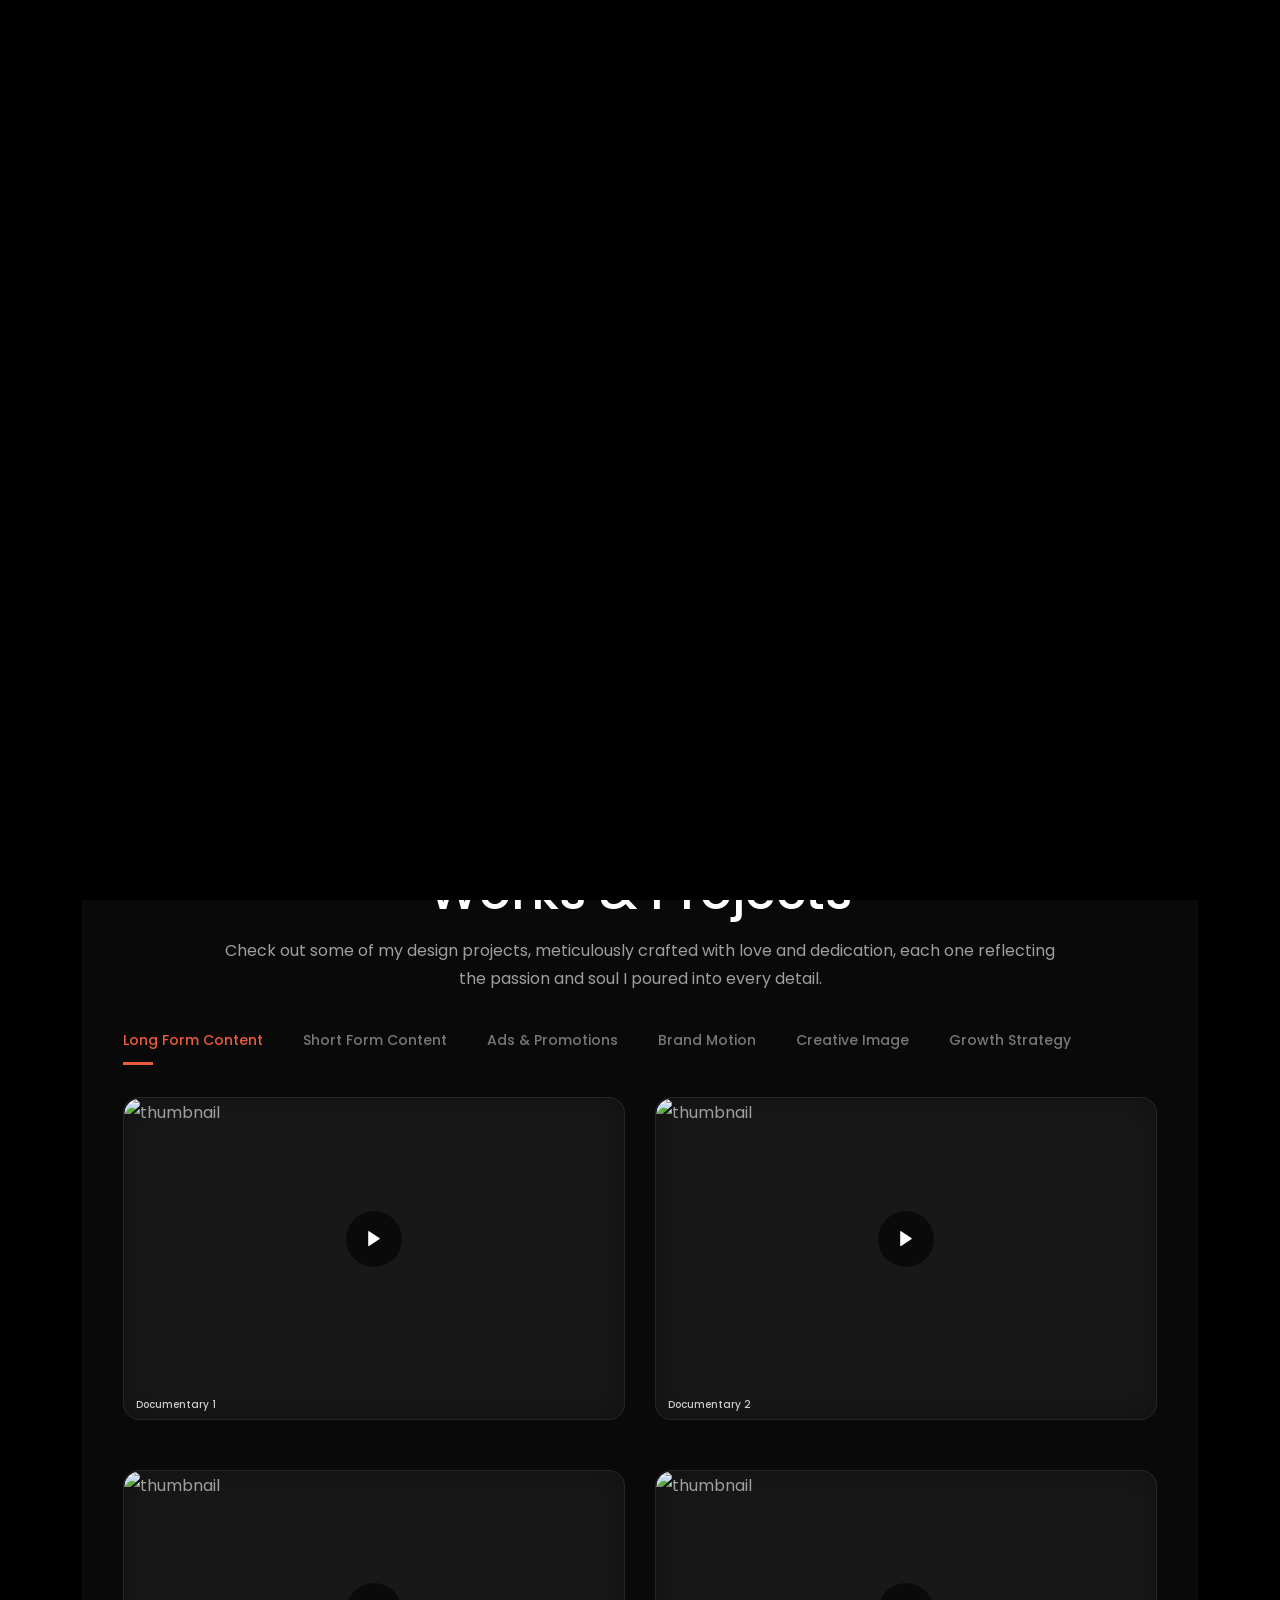
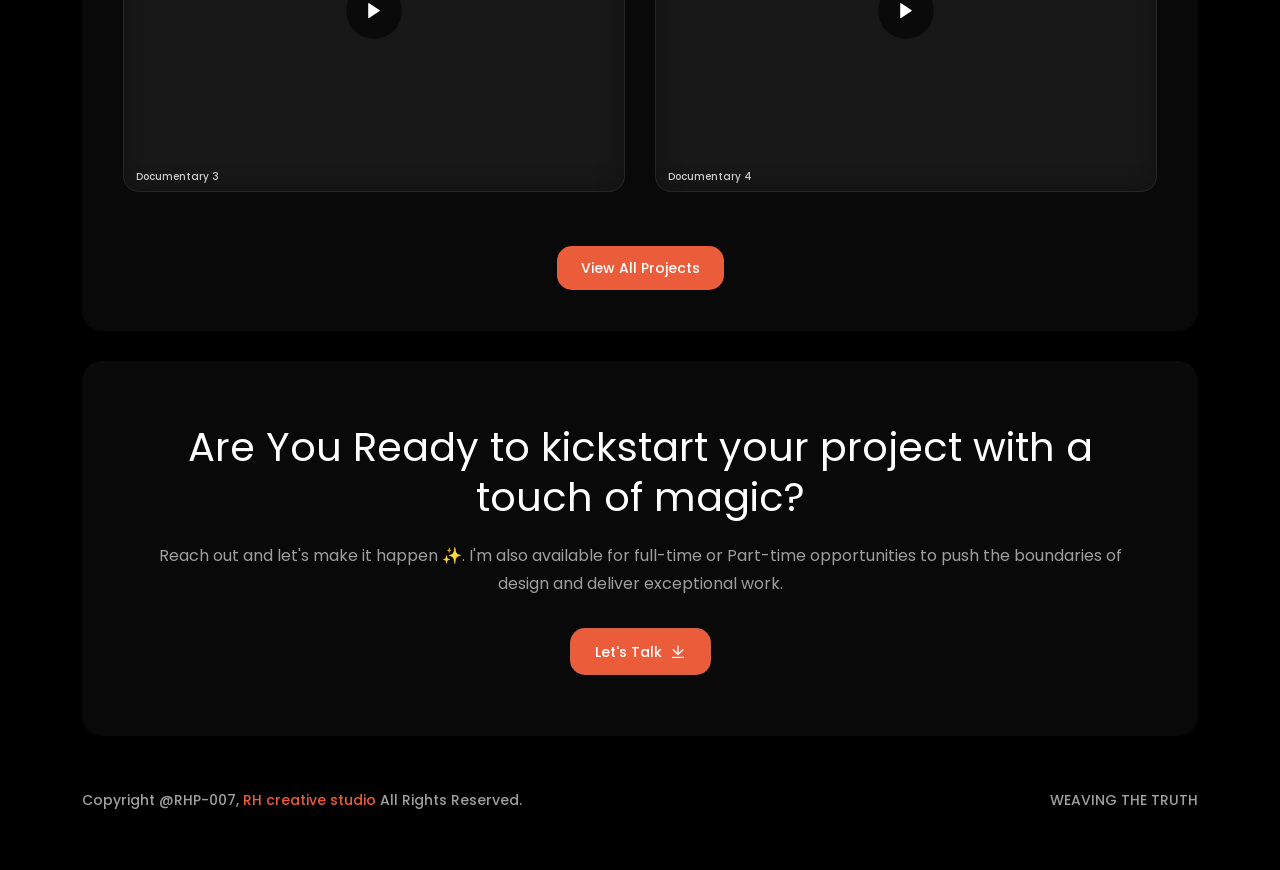
==== commit b2d41309: "Initial portfolio update" ====
--- a/index.html
+++ b/index.html
@@ -95,9 +95,9 @@
                             <div class="navbar-collapse collapse">
                                 <ul class="navigation onepage clearfix">
                                     <li><a class="nav-link-click" href="index.html">Home</a></li>
+                                    <li><a class="nav-link-click" href="works.html">works</a></li>
+                                    <li><a class="nav-link-click" href="service.html">services</a></li>
                                     <li><a class="nav-link-click" href="about.html">about</a></li>
-                                    <li><a class="nav-link-click" href="service.html">services</a></li>
-                                    <li><a class="nav-link-click" href="works.html">works</a></li>
                                     <li><a class="nav-link-click" href="contact.html">Contact</a></li>
                                 </ul>
                             </div>
@@ -305,14 +305,12 @@
                     <!--END ADS & PROMOTIONS ZONE-->
                     <div class="col-xl-3 col-lg-4 col-md-6 item ads-promotions">
                         <div class="project-item style-two">
-                            <div class="project-image video-vertical yt-embed" data-yt-id="rXHoH2mhU2U">
-                                <img class="yt-thumb"
-                                    src="https://img.youtube.com/vi/rXHoH2mhU2U/hqdefault.jpg"
-                                    alt="thumbnail">
-                                    <button class="yt-play-btn">
-                                    <i class="ri-play-fill"></i>
-                                    </button>
-                                </div>
+                            <div class="project-image video-vertical custom-play">
+                                    <video controls preload="metadata" poster="assets/works/thumb/thumb-1.jpg">
+                                    <source src="assets/works/shorts/project-4.mp4" type="video/mp4">
+                                </video>
+                                <div class="custom-play-btn"><i class="ri-play-fill"></i></div>
+                            </div>
                             <div class="project-content">
                                 <h3>shorts 1</h3>
                             </div>
--- a/assets/css/style.css
+++ b/assets/css/style.css
@@ -1,4159 +1,4203 @@
-/*
-* ----------------------------------------------------------------------------------------
-Author       : RHP
-Template Name: RH Creative Studio
-Version      : 1.0                                          
-* ----------------------------------------------------------------------------------------
-*/
-
-/*
-* ----------------------------------------------------------------------------------------
-* 01.GLOBAL CSS STYLE
-* 02.COMMON CSS STYLE
-* 03.MENU CSS STYLE
-* 04.HEADER CSS STYLE
-* 05.ABOUT CSS STYLE
-* 06.SERVICE CSS STYLE
-* 07.SKILL CSS STYLE
-* 08.RESUME CSS STYLE
-* 09.PORTFOLIO CSS STYLE
-* 10.TESTIMONIALS CSS STYLE
-* 11.PRICING CSS STYLE
-* 12.CLIENTS CSS STYLE
-* 13.CONTACT CSS STYLE
-* 14.FOOTER CSS STYLE
-* 15.PRELOADER & BOUNCE CCS STYLE
-* 16.BLOG CSS STYLE
-* ----------------------------------------------------------------------------------------
-*/
-
-
-/*
-* ----------------------------------------------------------------------------------------
-* 01.GLOBAL STYLE
-* ----------------------------------------------------------------------------------------
-*/
-:root {
-    --main-color: #9f9f9f;
-    --heading-color: #fff;
-    --primary-color: #eb5d3a;
-    --lighter-color: #ccc;
-    --subtitle-color: #ccc;
-    --black-color: #000;
-    --border-color: rgba(119, 119, 125, .2);
-    --button-border: rgba(119, 119, 125, .2);
-    --body-background: #000;
-    --grey-bg: #E6EAEE;
-}
-
-* {
-    margin: 0;
-    padding: 0;
-    border: none;
-    outline: none;
-    box-shadow: none;
-}
-
-body {
-    color: var(--main-color);
-    background: var(--body-background);
-    font-weight: 400;
-    line-height: 30px;
-    font-size: 16px;
-    font-family: "Poppins", sans-serif;
-    overflow-x: hidden;
-    position: relative;
-
-}
-
-body::before,
-body::after{
-    content: "";
-    position: fixed;
-    width: 45vw;
-    height: 45vw;
-    max-width: 600px;
-    max-height: 600px;
-    border-radius: 50%;
-    background: var(--primary-color);
-    opacity: 0.06;
-    filter: blur(140px);
-    pointer-events: none;
-    z-index: -1;
-}
-
-body::before{
-    top: -10%;
-    left: -10%;
-}
-
-body::after{
-    bottom: -10%;
-    right: -10%;
-}
-
-
-
-
-.heading,
-input,
-select,
-textarea,
-.nice-select,
-.form-control,
-h1,
-.h1,
-h2,
-.h2,
-h3,
-.h3,
-h4,
-.h4,
-h5,
-.h5,
-h6,
-.h6,
-.accordion-item .accordion-button {
-    color: var(--heading-color);
-    font-family: "Poppins", sans-serif;
-}
-
-h1,
-.h1 {
-    font-size: 58px;
-}
-
-h2,
-.h2 {
-    font-size: 22px;
-}
-
-h3,
-.h3 {
-    line-height: 1.3;
-    font-size: 30px;
-}
-
-h4,
-.h4 {
-    line-height: 1.1;
-    font-size: 24px;
-}
-
-h5,
-.h5 {
-    line-height: 1.4;
-    font-size: 20px;
-}
-
-h6,
-.h6 {
-    font-size: 16px;
-}
-
-
-p {
-    line-height: 28px;
-}
-
-ul,
-li {
-    margin: 0;
-    padding: 0;
-}
-
-fieldset {
-    border: 0 none;
-    margin: 0 auto;
-    padding: 0;
-}
-
-.no-padding {
-    padding: 0
-}
-
-a {
-    color: var(--main-color);
-    cursor: pointer;
-    outline: none;
-    -webkit-transition: 0.5s;
-    transition: 0.5s;
-    text-decoration: none;
-    font-family: "Poppins", sans-serif;
-}
-
-a:hover,
-a:focus,
-a:visited {
-    text-decoration: none;
-    outline: none;
-}
-
-a:hover {
-    color: var(--primary-color);
-}
-
-
-
-ul,
-li {
-    list-style: none;
-    padding: 0;
-    margin: 0;
-}
-
-img {
-    max-width: 100%;
-    display: inline-block;
-}
-
-mark {
-    color: var(--primary-color);
-    background: transparent;
-    text-decoration: underline;
-}
-
-header:after,
-section:after,
-footer:after {
-    display: block;
-    clear: both;
-    content: "";
-}
-
-input,
-select,
-textarea,
-.nice-select,
-.form-control {
-    width: 100%;
-    height: auto;
-    border: none;
-    font-size: 20px;
-    border-radius: 0;
-    padding: 20px 0;
-    background-color: #fff;
-    border-bottom: 2px solid rgba(41, 41, 41, 0.1);
-}
-
-input::-webkit-input-placeholder,
-select::-webkit-input-placeholder,
-textarea::-webkit-input-placeholder,
-.nice-select::-webkit-input-placeholder,
-.form-control::-webkit-input-placeholder {
-    color: var(--heading-color);
-    opacity: .4;
-    -ms-filter: "progid:DXImageTransform.Microsoft.Alpha(Opacity=40)";
-}
-
-input:-ms-input-placeholder,
-select:-ms-input-placeholder,
-textarea:-ms-input-placeholder,
-.nice-select:-ms-input-placeholder,
-.form-control:-ms-input-placeholder {
-    color: var(--heading-color);
-    opacity: .4;
-    -ms-filter: "progid:DXImageTransform.Microsoft.Alpha(Opacity=40)";
-}
-
-input::-ms-input-placeholder,
-select::-ms-input-placeholder,
-textarea::-ms-input-placeholder,
-.nice-select::-ms-input-placeholder,
-.form-control::-ms-input-placeholder {
-    color: var(--heading-color);
-    opacity: .4;
-    -ms-filter: "progid:DXImageTransform.Microsoft.Alpha(Opacity=40)";
-}
-
-input::-webkit-input-placeholder,
-select::-webkit-input-placeholder,
-textarea::-webkit-input-placeholder,
-.nice-select::-webkit-input-placeholder,
-.form-control::-webkit-input-placeholder {
-    color: var(--heading-color);
-    opacity: .4;
-    -ms-filter: "progid:DXImageTransform.Microsoft.Alpha(Opacity=40)";
-}
-
-input::-moz-placeholder,
-select::-moz-placeholder,
-textarea::-moz-placeholder,
-.nice-select::-moz-placeholder,
-.form-control::-moz-placeholder {
-    color: var(--heading-color);
-    opacity: .4;
-    -ms-filter: "progid:DXImageTransform.Microsoft.Alpha(Opacity=40)";
-}
-
-input:-ms-input-placeholder,
-select:-ms-input-placeholder,
-textarea:-ms-input-placeholder,
-.nice-select:-ms-input-placeholder,
-.form-control:-ms-input-placeholder {
-    color: var(--heading-color);
-    opacity: .4;
-    -ms-filter: "progid:DXImageTransform.Microsoft.Alpha(Opacity=40)";
-}
-
-input::placeholder,
-select::placeholder,
-textarea::placeholder,
-.nice-select::placeholder,
-.form-control::placeholder {
-    color: var(--heading-color);
-    opacity: .4;
-    -ms-filter: "progid:DXImageTransform.Microsoft.Alpha(Opacity=40)";
-}
-
-input:focus,
-select:focus,
-textarea:focus,
-.nice-select:focus,
-.form-control:focus {
-    border-bottom: 2px solid rgba(41, 41, 41, 0.1);
-}
-
-.nice-select {
-    font-size: 20px;
-    line-height: 1.3;
-}
-
-.nice-select:after {
-    width: 8px;
-    height: 8px;
-    right: 8px;
-    border-color: var(--heading-color);
-}
-
-.nice-select .current {
-    font-weight: 500;
-    color: var(--heading-color);
-}
-
-.nice-select .list {
-    min-width: 100%;
-    border-radius: 0;
-}
-
-textarea {
-    display: inherit;
-    padding-top: 20px;
-}
-
-label {
-    cursor: pointer;
-    font-weight: 500;
-    margin-bottom: 5px;
-    color: var(--main-color);
-}
-
-.form-group {
-    position: relative;
-    margin-bottom: 15px;
-}
-
-input:focus,
-button:focus,
-.form-control:focus {
-    outline: none;
-    box-shadow: none;
-    border-color: #cfdbf1;
-}
-
-input[type=search]::-ms-clear {
-    display: none;
-    width: 0;
-    height: 0;
-}
-
-input[type=search]::-ms-reveal {
-    display: none;
-    width: 0;
-    height: 0;
-}
-
-input[type=search]::-webkit-search-decoration,
-input[type=search]::-webkit-search-cancel-button,
-input[type=search]::-webkit-search-results-button,
-input[type=search]::-webkit-search-results-decoration {
-    display: none;
-}
-
-input[type=checkbox],
-input[type=radio] {
-    height: auto;
-    width: auto;
-}
-
-html {
-    scroll-behavior: unset !important;
-}
-
-
-/*
-* ----------------------------------------------------------------------------------------
-* 02.COMMON CSS STYLE
-* ----------------------------------------------------------------------------------------
-*/
-
-.no-gap {
-    margin-left: 0;
-    margin-right: 0;
-}
-
-.no-gap>div {
-    padding-left: 0;
-    padding-right: 0;
-}
-
-.section-title {
-    margin-bottom: 40px;
-}
-
-.section-title .sub-title {
-    font-weight: 500;
-    display: block;
-    color: rgba(255, 255, 255, 0.65);
-}
-
-.section-title h2 {
-    margin-bottom: 15px;
-    font-size: 50px;
-}
-
-.section-title p {
-    font-size: 16px;
-    padding: 0px 300px;
-}
-
-.section-title h2 span {
-    color: var(--primary-color);
-}
-
-
-.section-title h6 {
-    font-size: 18px;
-}
-
-.section-title h6 span {
-    color: var(--primary-color);
-}
-
-.theme-rhp-007 {
-    background: var(--primary-color);
-    color: #fff;
-    cursor: pointer;
-    display: inline-block;
-    border: 1px solid var(--button-border);
-    font-size: 14px;
-    font-weight: 500;
-    line-height: 20px;
-    overflow: visible;
-    border-radius: 15px;
-    padding: 12px 24px;
-    text-align: center;
-    text-transform: none;
-    -webkit-transition: .3s;
-    transition: .3s
-}
-
-.menu-rhp a.theme-rhp-007 {
-    background: transparent;
-}
-
-.menu-rhp a.theme-rhp-007:hover {
-    background: var(--primary-color);
-}
-
-.theme-rhp-007:focus {
-    text-decoration: none;
-    -webkit-transition: .3s;
-    transition: .3s
-}
-
-.theme-rhp-007 i {
-    margin-left: 4px;
-}
-
-.theme-rhp-007:hover {
-    border: 1px solid var(--button-border);
-    text-decoration: none;
-    color: #fff;
-    -webkit-transition: .3s;
-    transition: .3s;
-    background: transparent;
-}
-
-.theme-rhp-007:active {
-    box-shadow: rgba(0, 0, 0, .125) 0 3px 5px inset;
-    outline: 0;
-}
-
-
-.details-rh {
-    width: 50px;
-    height: 50px;
-    background: #131313;
-    line-height: 50px;
-    border-radius: 50%;
-    text-align: center;
-    display: inline-block;
-    -webkit-transform: rotate(-45deg);
-    transform: rotate(-45deg);
-    border: 1px solid var(--border-color);
-}
-
-.details-rh:hover {
-    color: var(--black-color);
-    background: var(--primary-color);
-}
-
-.read-more {
-    color: white;
-    font-size: 14px;
-    -webkit-box-align: center;
-    -ms-flex-align: center;
-    align-items: center;
-    display: -webkit-inline-box;
-    display: -ms-inline-flexbox;
-    display: inline-flex;
-    text-transform: capitalize;
-}
-
-.read-more i {
-    float: right;
-    margin-top: 2px;
-    margin-left: 7px;
-    -webkit-transition: 0.5s;
-    transition: 0.5s;
-}
-
-.read-more:hover {
-    color: var(--primary-color);
-}
-
-.read-more:hover i {
-    margin-left: 10px;
-}
-
-.list-style-one li {
-    color: white;
-    display: -webkit-box;
-    display: -ms-flexbox;
-    display: flex;
-    font-weight: 500;
-    -webkit-box-align: center;
-    -ms-flex-align: center;
-    align-items: center;
-}
-
-
-.list-style-one li:not(:last-child) {
-    margin-bottom: 10px;
-}
-
-.list-style-one.two-column {
-    display: -webkit-box;
-    display: -ms-flexbox;
-    display: flex;
-    -ms-flex-wrap: wrap;
-    flex-wrap: wrap;
-    margin-top: 30px;
-}
-
-.list-style-one.two-column li {
-    width: 48%;
-    color: rgb(119, 119, 125);
-    font-size: 16px;
-}
-
-
-.list-style-one.two-column li i {
-    padding-right: 10px;
-}
-
-.list-style-two li {
-    display: -webkit-box;
-    display: -ms-flexbox;
-    display: flex;
-    -webkit-box-align: center;
-    -ms-flex-align: center;
-    align-items: center;
-}
-
-
-
-.list-style-two li:before {
-    content: "\f00c";
-    line-height: 1;
-    font-size: 16px;
-    margin-right: 20px;
-    color: var(--lighter-color);
-    width: 30px;
-    height: 30px;
-    background: var(--primary-color);
-    line-height: 30px;
-    border-radius: 50%;
-    text-align: center;
-    font-family: "Font Awesome 5 Pro";
-}
-
-.list-style-two li:not(:last-child) {
-    margin-bottom: 25px;
-}
-
-.social-style-one {
-    -ms-flex-wrap: wrap;
-    flex-wrap: wrap;
-    display: -webkit-inline-box;
-    display: -ms-inline-flexbox;
-    display: inline-flex;
-    margin-left: -5px;
-    margin-right: -5px;
-}
-
-.social-style-one a {
-    color: #B0AFAF;
-    font-size: 14px;
-    margin-left: 5px;
-    margin-right: 5px;
-    width: 35px;
-    height: 35px;
-    background: #0C0B0B;
-    line-height: 35px;
-    border-radius: 50%;
-    text-align: center;
-}
-
-.social-style-one a:hover {
-    color: var(--black-color);
-    background: var(--primary-color);
-}
-
-.social-style-two {
-    -ms-flex-wrap: wrap;
-    flex-wrap: wrap;
-    display: -webkit-inline-box;
-    display: -ms-inline-flexbox;
-    display: inline-flex;
-    margin-left: -12px;
-    margin-right: -12px;
-}
-
-.social-style-two a {
-    color: rgba(255, 255, 255, 0.35);
-    margin-left: 12px;
-    margin-right: 12px;
-}
-
-.social-style-two a:hover {
-    color: var(--primary-color);
-}
-
-
-.pagination {
-    -webkit-box-align: center;
-    -ms-flex-align: center;
-    -ms-grid-row-align: center;
-    align-items: center;
-    margin-left: -15px;
-    margin-right: -15px;
-}
-
-.pagination li {
-    margin: 10px 15px 0;
-}
-
-.pagination li a,
-.pagination li .page-link {
-    padding: 0;
-    border: none;
-    font-size: 24px;
-    box-shadow: none;
-    font-weight: 600;
-    color: var(--main-color);
-    background: transparent;
-}
-
-.pagination li.active .page-link,
-.pagination li:hover:not(.disabled) .page-link {
-    background: transparent;
-    color: var(--primary-color);
-}
-
-.ratting {
-    line-height: 1;
-    -webkit-box-align: center;
-    -ms-flex-align: center;
-    align-items: center;
-    display: -webkit-inline-box;
-    display: -ms-inline-flexbox;
-    display: inline-flex;
-    margin-left: -5px;
-    margin-right: -5px;
-}
-
-.ratting i {
-    margin: 5px;
-    color: #AB6034;
-}
-
-.slick-arrow {
-    width: 40px;
-    height: 40px;
-    color: #fff;
-    -webkit-transition: 0.5s;
-    transition: 0.5s;
-    line-height: 40px;
-    border-radius: 50%;
-    background: var(--primary-color);
-    border: 1px solid var(--button-border);
-}
-
-.slick-arrow:focus,
-.slick-arrow:hover {
-    color: #fff;
-    background: transparent;
-    border-color: var(--primary-color);
-}
-
-.slider-arrows button:first-child {
-    margin-right: 5px;
-}
-
-.slider-arrows button:last-child {}
-
-/*** Slick Dots ***/
-.slick-dots {
-    display: -webkit-box;
-    display: -ms-flexbox;
-    display: flex;
-    -webkit-box-align: center;
-    -ms-flex-align: center;
-    align-items: center;
-    -webkit-box-pack: center;
-    -ms-flex-pack: center;
-    justify-content: center;
-}
-
-.slick-dots li {
-    position: relative;
-    cursor: pointer;
-    margin: 8px;
-    width: 6px;
-    height: 6px;
-    opacity: 0.3;
-    -ms-filter: "progid:DXImageTransform.Microsoft.Alpha(Opacity=30)";
-    -webkit-transition: 0.5s;
-    transition: 0.5s;
-    border-radius: 50%;
-    background: #1D1B1A;
-}
-
-.slick-dots li button {
-    opacity: 0;
-    -ms-filter: "progid:DXImageTransform.Microsoft.Alpha(Opacity=0)";
-    height: 0;
-}
-
-.slick-dots li:before {
-    content: '';
-    width: 0;
-    height: 0;
-    left: 50%;
-    top: 50%;
-    -webkit-transition: 0.5s;
-    transition: 0.5s;
-    border-radius: 50%;
-    position: absolute;
-    border: 1px solid var(--primary-color);
-    -webkit-transform: translate(-50%, -50%);
-    transform: translate(-50%, -50%);
-}
-
-.slick-dots li.slick-active {
-    background: var(--primary-color);
-    opacity: 1;
-    -ms-filter: "progid:DXImageTransform.Microsoft.Alpha(Opacity=100)";
-}
-
-.slick-dots li.slick-active:before {
-    width: 21px;
-    height: 21px;
-}
-
-.before-after-none:after,
-.before-after-none:before {
-    display: none;
-}
-
-.text-white *,
-.text-white a,
-.text-white .count-text,
-.text-white .footer-newsletter-content .sub-title {
-    color: white;
-}
-
-.text-white li li .dropdown-rh span {
-    color: var(--heading-color);
-}
-
-.text-white .copyright-area p {
-    opacity: 0.5;
-    -ms-filter: "progid:DXImageTransform.Microsoft.Alpha(Opacity=50)";
-}
-
-.text-white .copyright-area a {
-    opacity: 0.5;
-    -ms-filter: "progid:DXImageTransform.Microsoft.Alpha(Opacity=50)";
-}
-
-.text-white .copyright-area a:hover {
-    opacity: 1;
-    -ms-filter: "progid:DXImageTransform.Microsoft.Alpha(Opacity=100)";
-}
-
-.banner-inner h1 {
-    font-size: 75px;
-    font-weight: 500;
-    margin-bottom: 16px;
-    text-transform: capitalize;
-}
-
-.banner-inner h3 {
-    margin-bottom: 20px;
-}
-
-
-
-.breadcrumb {
-    padding: 0;
-    margin: 0;
-    font-size: 18px;
-    background: transparent;
-    text-transform: capitalize;
-}
-
-
-
-.breadcrumb .breadcrumb-item {
-    padding: 0;
-    display: -webkit-box;
-    display: -ms-flexbox;
-    display: flex;
-    -webkit-box-align: center;
-    -ms-flex-align: center;
-    align-items: center;
-    -webkit-box-pack: center;
-    -ms-flex-pack: center;
-    justify-content: center;
-}
-
-.breadcrumb .breadcrumb-item a {
-    color: white;
-}
-
-.breadcrumb .breadcrumb-item.active {
-    color: var(--primary-color);
-    text-decoration: underline;
-}
-
-.breadcrumb .breadcrumb-item+.breadcrumb-item:before {
-    margin-left: 20px;
-    margin-right: 20px;
-    -webkit-box-flex: 0;
-    -ms-flex: none;
-    flex: none;
-    content: "";
-    width: 5px;
-    height: 5px;
-    padding-right: 0;
-    border-radius: 50%;
-    background: white;
-}
-
-
-.innerpage-area {
-    padding-top: 150px;
-    padding-bottom: 30px;
-}
-
-
-.innerpage-area h2 {
-    font-size: 50px;
-    text-align: center;
-    text-transform: uppercase;
-}
-
-.innerpage-single-area {
-    padding-top: 115px !important;
-}
-
-/*
-* ----------------------------------------------------------------------------------------
-* 03.MENU CSS STYLE
-* ----------------------------------------------------------------------------------------
-*/
-#lightonoff {
-    width: 30px;
-    cursor: pointer;
-}
-
-.main-header {
-    position: relative;
-    left: 0px;
-    top: 0px;
-    z-index: 999;
-    width: 100%;
-    -webkit-transition: all 500ms ease;
-    transition: all 500ms ease;
-}
-
-.main-header .container-fluid {
-    padding-left: 25px;
-    padding-right: 25px;
-}
-
-.fixed-header .header-inner {
-    padding: 10px 0px;
-    -webkit-transition: all 500ms ease;
-    transition: all 500ms ease;
-    border-bottom: 1px solid rgba(119, 119, 125, .2);
-}
-
-.header-inner {
-    padding: 10px 0px;
-    -webkit-transition: all 500ms ease;
-    transition: all 500ms ease;
-}
-
-.main-header .header-upper {
-    z-index: 5;
-    width: 100%;
-    position: fixed;
-    -webkit-transition: all 500ms ease;
-    transition: all 500ms ease;
-    background: var(--body-background);
-}
-
-.main-header .logo-outer {
-    -webkit-box-flex: 0;
-    -ms-flex: none;
-    flex: none;
-}
-
-
-.main-header .logo {
-    z-index: 9;
-    padding: 2px 0;
-    position: relative;
-}
-
-.main-header .logo img {
-    width: 120px;
-}
-
-.main-header .nice-select .current {
-    color: white;
-}
-
-.main-header.menu-absolute .header-upper {
-    position: absolute;
-}
-
-.main-header.fixed-header .header-upper {
-    top: 0;
-    left: 0;
-    position: fixed;
-    -webkit-animation: easeIn 1s;
-    animation: easeIn 1s;
-}
-
-
-.fixed-header .main-menu .navbar-collapse li a:hover {
-    color: var(--primary-color);
-}
-
-
-.menu-social a {
-    margin-left: 18px;
-    margin-right: 18px;
-}
-
-
-
-
-.nav-outer {
-    margin-left: auto;
-}
-
-.main-menu .mobile-logo {
-    margin-right: auto;
-}
-
-.main-menu .mobile-logo img {
-    width: 75px;
-}
-
-
-
-.main-menu .navbar-collapse {
-    padding: 0px;
-}
-
-.main-menu .navbar-collapse>ul {
-    display: -webkit-box;
-    display: -ms-flexbox;
-    display: flex;
-}
-
-
-
-.main-menu .navbar-collapse li {
-    padding: 12px 5px 12px 20px;
-    display: -webkit-box;
-    display: -ms-flexbox;
-    display: flex;
-    -webkit-box-align: center;
-    -ms-flex-align: center;
-    align-items: center;
-    -webkit-box-pack: justify;
-    -ms-flex-pack: justify;
-    justify-content: space-between;
-}
-
-
-
-.main-menu .navbar-collapse li.dropdown .dropdown-rh {
-    cursor: pointer;
-    font-size: 12px;
-    margin-left: 5px;
-    color: var(--heading-color);
-}
-
-
-.main-menu .navbar-collapse li a {
-    opacity: 1;
-    -ms-filter: "progid:DXImageTransform.Microsoft.Alpha(Opacity=100)";
-    display: block;
-    font-size: 16px;
-    font-weight: 500;
-    position: relative;
-    text-transform: capitalize;
-    color: rgb(206 206 206);
-    -webkit-transition: all 500ms ease;
-    transition: all 500ms ease;
-}
-
-
-
-.main-menu .navbar-collapse li a:hover {
-    color: var(--primary-color);
-    text-decoration: none;
-}
-
-
-
-
-.main-menu .navbar-collapse li ul li {
-    width: 100%;
-    padding: 7px 20px;
-}
-
-
-
-.main-menu .navbar-collapse li ul li ul {
-    left: 100%;
-    top: 0%;
-}
-
-
-.main-menu .navbar-header {
-    display: none;
-}
-
-
-
-.main-menu .navbar-header .navbar-toggle {
-    float: right;
-    padding: 4px 0;
-    cursor: pointer;
-    background: transparent;
-}
-
-.main-menu .navbar-header .navbar-toggle .icon-bar {
-    background: var(--main-color);
-    height: 3px;
-    width: 26px;
-    display: block;
-    margin: 5px 0;
-}
-
-
-/*
-* ----------------------------------------------------------------------------------------
-* 04.HEADER CSS STYLE
-* ----------------------------------------------------------------------------------------
-*/
-.main-hero-area {
-    padding-top: 115px;
-}
-
-.hero-content {
-    padding: 100px 50px;
-    position: relative;
-}
-
-
-.hero-content h2 {
-    display: block;
-    font-weight: 500;
-    margin-bottom: 5px;
-    color: rgb(142, 142, 146);
-    font-size: 20px;
-}
-
-.hero-content h1 {
-    font-weight: 500;
-    line-height: 68px;
-    margin: 10px 0px;
-    font-size: 80px;
-    text-transform: uppercase;
-}
-
-.hero-content h1 span {
-    color: transparent;
-    -webkit-text-stroke: 1px #000;
-}
-
-.hero-rhp {
-    margin-top: 30px;
-}
-
-.hero-content .hero-rhp .read-more {
-    margin-top: 15px;
-    text-decoration: underline;
-}
-
-.author-image-part {
-    z-index: 1;
-    overflow: hidden;
-    max-width: 575px;
-    margin-left: auto;
-    margin-right: auto;
-    position: relative;
-    text-align: center;
-    border-radius: 0 0 580px 565px;
-}
-
-.author-image-part .bg-circle {
-    z-index: -2;
-    width: 425px;
-    height: 425px;
-    position: absolute;
-    left: 5%;
-    top: 4%;
-    border-radius: 50%;
-    background: var(--black-color);
-}
-
-
-.author-image-part .progress-shape {
-    position: absolute;
-    right: 0;
-    bottom: 0;
-    z-index: -1;
-    width: 100%;
-    text-align: center;
-}
-
-.hero-counter-area {
-    margin-top: 60px;
-    padding: 35px 40px;
-    border-radius: 100px;
-    background: var(--primary-color);
-    width: 80%;
-    margin: 0 auto;
-}
-
-
-.counter-item {
-    text-align: center;
-}
-
-.counter-title {
-    color: var(--black-color);
-}
-
-.hero-counter-area .count-text {
-    line-height: 1;
-    font-weight: 700;
-    color: var(--black-color);
-    text-align: center;
-    font-size: 50px;
-
-}
-
-.hero-counter-area .count-text.plus:after {
-    content: '+';
-}
-
-.hero-counter-area .count-text.k-plus:after {
-    content: 'k+';
-}
-
-.hero-counter-area .count-text.percent:after {
-    content: '%+';
-}
-
-.hero-counter-area .counter-title {
-    display: block;
-}
-
-
-
-/*
-* ----------------------------------------------------------------------------------------
-* 05.ABOUT CSS STYLE
-* ----------------------------------------------------------------------------------------
-*/
-.about-area {
-    padding-top: 115px;
-    padding-bottom: 15px;
-}
-
-.about-single-area {
-    padding-bottom: 15px;
-}
-
-.hero-content .job {
-    display: inline-block;
-    background-color: #f5f5f5;
-    padding: 15px 40px;
-    margin-top: 10px;
-}
-
-.hero-content .job span {
-    position: relative;
-    display: inline-block;
-    padding-right: 15px;
-    margin-right: 10px;
-}
-
-.hero-content .job span:last-child {
-    margin: 0px;
-    padding: 0px;
-}
-
-.hero-content .job span:last-child:after {
-    display: none;
-}
-
-.hero-content .job span::after {
-    position: absolute;
-    content: "";
-    width: 6px;
-    height: 6px;
-    background-color: rgba(0, 0, 0, .15);
-    right: 0px;
-    top: 50%;
-    transform: translateY(-50%);
-    border-radius: 100%;
-}
-
-.container-inner {
-    padding: 40px;
-    border: 1px solid rgba(0, 0, 0, 0.05);
-    border-radius: 20px;
-    box-shadow: rgba(255, 255, 255, 0.025) 0px 0.362176px 0.651917px -1px inset, rgba(255, 255, 255, 0.036) 0px 3px 5.4px -2px inset;
-    background-color: rgba(255, 255, 255, 0.035);
-    backdrop-filter: blur(16px);
-    -webkit-backdrop-filter: blur(16px);
-}
-
-
-/* EXPERIENCE BADGE */
-
-.experience-line{
-    margin-top:8px;
-    font-size:15px;
-    color:#aaa;
-    font-weight:400;
-}
-
-.exp-number{
-    font-weight:600;
-    color:#ff6a00;
-    text-shadow:0 0 8px rgba(255,106,0,0.4);
-}
-
-/* SHOWREEL MAIN CONTAINER */
-.hero-showreel{
-    width:100%;
-    border-radius:20px;
-    overflow:hidden;
-    margin-top: 0px;
-}
-.about-content-part-bottom{
-    margin-top: 15px !important;
-}
-
-/* THUMBNAIL */
-.showreel-thumb{
-    position:relative;
-    width:100%;
-    aspect-ratio:16/9;
-    cursor:pointer;
-    overflow:hidden;
-}
-
-.showreel-thumb img{
-    width:100%;
-    height:100%;
-    object-fit:cover;
-    display:block;
-    border-radius:20px;
-}
-
-
-/* PLAY BUTTON */
-
-.showreel-play-btn{
-    position:absolute;
-    top:50%;
-    left:50%;
-    transform:translate(-50%,-50%);
-    width:90px;
-    height:90px;
-    border-radius:50%;
-    border:none;
-    background:rgba(0,0,0,0.5);
-    color:#fff;
-    display:flex;
-    align-items:center;
-    justify-content:center;
-}
-
-.showreel-play-btn i{
-    font-size:55px;   /* triangle size */
-    line-height:1;
-}
-
-/* VIDEO WRAPPER */
-
-/* SHOWREEL VIDEO */
-.showreel-video-wrapper{
-    width:100%;
-    aspect-ratio:16/9;
-    border-radius:20px;
-    overflow:hidden;
-    position:relative;
-    background:#000;
-    display:none;
-}
-
-.showreel-video-wrapper iframe{
-    position:absolute;
-    top:0;
-    left:0;
-    width:100%;
-    height:100%;
-    border:none;
-}
-
-
-/*============================*/
-
-.showreel-video-wrapper{
-    display:none;
-    width:100%;
-}
-
-
-.about-content-part {}
-
-.about-image-part {
-    text-align: center;
-    padding: 16px 32px 24px;
-    border: 1px solid rgba(0, 0, 0, 0.05);
-    border-radius: 20px;
-    box-shadow: rgba(255, 255, 255, 0.025) 0px 0.362176px 0.651917px -1px inset, rgba(255, 255, 255, 0.036) 0px 3px 5.4px -2px inset;
-    background-color: rgba(255, 255, 255, 0.035);
-    backdrop-filter: blur(16px);
-    -webkit-backdrop-filter: blur(16px);
-    height: 100%;
-    display: flex;
-    flex-direction: column;
-    justify-content: center;
-    box-sizing: border-box;
-}
-
-.about-content-part,
-.about-content-part-bottom {
-    padding: 40px;
-    border: 1px solid rgba(0, 0, 0, 0.05);
-    border-radius: 20px;
-    box-shadow: rgba(255, 255, 255, 0.025) 0px 0.362176px 0.651917px -1px inset, rgba(255, 255, 255, 0.036) 0px 3px 5.4px -2px inset;
-    background-color: rgba(255, 255, 255, 0.035);
-    backdrop-filter: blur(16px);
-    -webkit-backdrop-filter: blur(16px);
-}
-
-.about-content-part-bottom {
-    margin-top: 35px;
-}
-
-.about-content-part-bottom h2 {
-    margin-bottom: 35px;
-}
-
-.about-image-part img {
-    width: 100%;
-    max-width: 280px;
-    height: auto;
-    margin: 0 auto;
-    display: block;
-}
-
-.about-image-part h2 {
-    font-size: 35px;
-    margin-top: 14px;
-}
-
-.about-content-part h2 {
-    font-size: 35px;
-    line-height: 50px;
-    margin-bottom: 20px;
-    font-weight: 400;
-}
-
-
-.about-content-part h2 span {
-    padding: 0 20px;
-    border: 1px solid rgba(0, 0, 0, 0.1);
-}
-
-.adress-field ul li {}
-
-.adress-field ul li i {
-    color: #00FF00;
-    margin-right: 10px;
-    font-size: 13px;
-}
-
-
-.about-social {
-    margin-top: 30px;
-}
-
-.about-social ul {
-    list-style: none;
-}
-
-.about-social ul li {
-    display: inline-block;
-    margin: 0px 15px;
-}
-
-.about-social ul li a {
-    font-size: 20px;
-    border: 1px solid rgb(255 255 255 / 5%);
-    padding: 10px 12px;
-    border-radius: 10px;
-}
-
-.about-image-part .dot-shape {
-    position: absolute;
-    left: -10%;
-    top: 25%;
-    -webkit-animation: rotated_circle linear 10s infinite;
-    animation: rotated_circle linear 10s infinite;
-}
-
-.about-rh {
-    display: inline-flex;
-    color: #fff;
-    border: 1px solid rgb(237, 237, 238);
-    padding: 15px 20px 10px 20px;
-    border-radius: 30px;
-}
-
-.about-rh img {
-    border-radius: 50%;
-    margin-right: 15px;
-}
-
-.about-rh h6 {
-    font-weight: 400;
-    color: rgb(119, 119, 125);
-    margin-bottom: 0;
-    margin-right: 15px;
-    margin-top: -5px;
-
-}
-
-
-.about-rh i {
-    -webkit-transform: rotate(-45deg);
-    transform: rotate(-45deg);
-}
-
-
-
-
-.scroller__inner {
-    padding-block: 1rem;
-    display: flex;
-    flex-wrap: wrap;
-    gap: 1rem;
-}
-
-.scroller__inner img {
-    margin-right: 30px;
-}
-
-.scroller[data-animated="true"] {
-    overflow: hidden;
-    -webkit-mask: linear-gradient(90deg,
-        transparent,
-        white 20%,
-        white 80%,
-        transparent);
-    mask: linear-gradient(90deg, transparent, white 20%, white 80%, transparent);
-}
-
-.scroller[data-animated="true"] .scroller__inner {
-    width: max-content;
-    flex-wrap: nowrap;
-    animation: scroll var(--_animation-duration, 40s) var(--_animation-direction, forwards) linear infinite;
-}
-
-.scroller[data-direction="right"] {
-    --_animation-direction: reverse;
-}
-
-.scroller[data-direction="left"] {
-    --_animation-direction: forwards;
-}
-
-.scroller[data-speed="fast"] {
-    --_animation-duration: 20s;
-}
-
-.scroller[data-speed="slow"] {
-    --_animation-duration: 60s;
-}
-
-@keyframes scroll {
-    to {
-        transform: translate(calc(-50% - 0.5rem));
-    }
-}
-
-
-
-.tag-list {
-    margin: 0;
-    padding-inline: 0;
-    list-style: none;
-}
-
-.tag-list li {
-    padding: 1rem;
-    background: var(--clr-primary-400);
-    border-radius: 0.5rem;
-    box-shadow: 0 0.5rem 1rem -0.25rem var(--clr-primary-900);
-}
-
-/* for testing purposed to ensure the animation lined up correctly */
-.test {
-    background: red !important;
-}
-
-
-/*
-* ----------------------------------------------------------------------------------------
-* 06.SERVICE CSS STYLE
-* ----------------------------------------------------------------------------------------
-*/
-.services-area {
-    padding-top: 15px;
-    padding-bottom: 15px;
-
-}
-
-.service-item {
-    -webkit-transition: 0.5s;
-    transition: 0.5s;
-    padding: 60px 40px;
-    border-radius: 10px;
-    border: 1px solid var(--border-color);
-}
-
-
-.service-item p {
-    margin-bottom: 0;
-    color: rgb(119, 119, 125);
-}
-
-.service-item h4 {
-    color: var(--subtitle-color);
-    font-size: 20px;
-    margin-top: 20px;
-    margin-bottom: 20px;
-}
-
-.service-item i {
-    font-size: 60px;
-    color: #999;
-    -webkit-transition: 0.5s;
-    transition: 0.5s;
-}
-
-.service-item:hover {
-    border-color: var(--primary-color);
-    -webkit-transition: 0.5s;
-    transition: 0.5s;
-}
-
-.service-item:hover.service-item i {
-    color: var(--primary-color);
-    -webkit-transition: 0.5s;
-    transition: 0.5s;
-}
-
-.service-item:hover .details-rh {
-    color: var(--black-color);
-    background: var(--primary-color);
-}
-
-.service-slider .service-item {
-    margin: 10px;
-}
-
-.slick-prev,
-.slick-next {
-    position: absolute;
-    top: -60px;
-    background: #ff6b35;
-    border: none;
-    color: #fff;
-    width: 40px;
-    height: 40px;
-    border-radius: 10px;
-    cursor: pointer;
-}
-
-.slick-prev {
-    right: 60px;
-}
-
-.slick-next {
-    right: 10px;
-}
-.services-area {
-    position: relative;
-}
-
-/* arrow base style */
-.slider-arrow {
-
-    position: absolute;
-    top: 50%;
-    transform: translateY(-50%);
-
-    width: 5px;
-    height: 50px;
-
-    border-radius: 12px;
-    border: none;
-
-    background: #ff6b2b;
-    color: #fff;
-
-    font-size: 40px;
-    font-weight: 300;
-
-    display: flex;
-    align-items: center;
-    justify-content: center;
-
-    cursor: pointer;
-    z-index: 10;
-
-    transition: all 0.25s ease;
-}
-
-/* LEFT arrow */
-.prev-arrow {
-    left: -23px;
-}
-
-/* RIGHT arrow */
-.next-arrow {
-    right: -23px;
-}
-
-/* hover */
-.slider-arrow:hover {
-    background: #ff7d44;
-}
-
-/* click effect */
-.slider-arrow:active {
-    transform: translateY(-50%) scale(0.9);
-}
-
-/* disabled state */
-.slider-arrow.slick-disabled {
-
-    background: #2a2a2a;
-    color: #666;
-    cursor: not-allowed;
-}
-
-
-/*
-* ----------------------------------------------------------------------------------------
-* 07.SKILL CSS STYLE
-* ----------------------------------------------------------------------------------------
-*/
-.skill-area {
-    padding-top: 20px;
-}
-
-.skill-item {
-    -webkit-transition: 0.5s;
-    transition: 0.5s;
-    text-align: center;
-    margin-bottom: 30px;
-    border-radius: 14px;
-    padding: 25px;
-    border: 1px solid var(--border-color);
-}
-
-.skill-item h5 {
-    margin-top: 20px;
-    color: var(--subtitle-color);
-    font-size: 16px;
-    line-height: 19px;
-}
-
-.skill-item .percent {
-    padding: 10px;
-    display: block;
-    font-size: 20px;
-    font-weight: 600;
-    font-family: "Poppins", sans-serif;
-    color: var(--black-color);
-}
-
-.skill-item:hover {
-    border-color: var(--primary-color);
-}
-
-.skill-item:hover .percent {
-    color: var(--heading-color);
-    background: var(--black-color);
-}
-
-.extra-skills {}
-
-.extra-skills ul {
-    margin-top: 30px;
-}
-
-ul.extra-skills li {
-    border: 1px solid var(--border-color);
-    display: inline-block;
-    border-radius: 12px;
-    padding: 3px 10px;
-    margin-bottom: 10px;
-    margin-right: 20px;
-}
-
-ul.extra-skills li i {
-    padding-right: 10px;
-}
-
-/*
-* ----------------------------------------------------------------------------------------
-* 08.RESUME CSS STYLE
-* ----------------------------------------------------------------------------------------
-*/
-.resume-area {
-    padding-top: 15px;
-    padding-bottom: 15px;
-}
-
-.single-resume {
-    padding: 40px;
-    border: 1px solid rgba(0, 0, 0, 0.05);
-    border-radius: 20px;
-    box-shadow: rgba(255, 255, 255, 0.025) 0px 0.362176px 0.651917px -1px inset, rgba(255, 255, 255, 0.036) 0px 3px 5.4px -2px inset;
-    background-color: rgba(255, 255, 255, 0.035);
-    backdrop-filter: blur(16px);
-    -webkit-backdrop-filter: blur(16px);
-}
-
-.experience-list {
-
-    border: 1px solid rgba(0, 0, 0, 0.05);
-    border-radius: 10px;
-}
-
-.resume-item {
-    display: -webkit-box;
-    display: -ms-flexbox;
-    display: flex;
-    border-bottom: 1px solid rgba(119, 119, 125, .2);
-    padding-bottom: 30px;
-    padding-top: 30px;
-}
-
-.resume-item .icon {
-    -webkit-box-flex: 0;
-    -ms-flex: none;
-    flex: none;
-    -webkit-transition: 0.5s;
-    transition: 0.5s;
-    margin-right: 20px;
-    width: 50px;
-    height: 50px;
-    background: #F9F9F9;
-    line-height: 50px;
-    border-radius: 12px;
-    text-align: center;
-    color: var(--primary-color);
-    font-size: 20px;
-}
-
-.resume-item .content .years {
-    line-height: 1;
-    display: block;
-    margin-bottom: 20px;
-}
-
-.resume-item .content h4 {
-    margin: 12px 0px;
-    color: var(--subtitle-color);
-    font-size: 20px;
-
-}
-
-.resume-item .content .company {
-    color: rgb(119, 119, 125);
-    font-size: 16px;
-}
-
-
-
-
-
-
-
-
-
-/*
-* ----------------------------------------------------------------------------------------
-* 09.PORTFOLIO CSS STYLE
-* ----------------------------------------------------------------------------------------
-*/
-
-/* ===============================
-   PROJECT RATIO CONTROL
-================================= */
-
-/* Common Image Fit */
-.project-image{
-    position:relative;
-    overflow:hidden;
-    border-radius:16px;
-}
-
-.project-image img{
-    width:100%;
-    height:100%;
-    object-fit:cover;
-    display:block;
-}
-
-/* Horizontal Videos (16:9) */
-/* Reel container smaller width */
-.item.reel .project-image{
-    aspect-ratio: 9 / 16;
-    width: 100%;          /* size control এখানে */
-    margin: 0 auto;      /* center */
-}
-
-/* Vertical Reels (9:16) */
-.item.reel .project-image{
-    aspect-ratio: 9 / 16;
-}
-
-.reel-video{
-    position:relative;
-    overflow:hidden;
-    border-radius:16px;
-}
-
-.reel-player{
-    width:100%;
-    height:100%;
-    object-fit:cover;
-    display:block;
-}
-.reel-video{
-    position: relative;
-    overflow: hidden;
-    border-radius:16px;
-}
-
-.reel-player{
-    width:100%;
-    height:100%;
-    object-fit:cover;
-    display:block;
-    position:relative;
-    z-index:2;          /* video উপরে থাকবে */
-}
-
-.project-image:before{
-    pointer-events:none;   /* overlay click block করবে না */
-}
-
-/*=============================
-Ratio Control End
-==============================*/
-
-.projects-area {
-    padding-top: 15px;
-    padding-bottom: 15px;
-}
-
-.home-portfolio-fix {
-    padding-top: 1px !important;
-}
-
-.single-project-page-right,
-.single-project-page-left {
-    padding: 40px;
-    border: 1px solid rgba(0, 0, 0, 0.05);
-    border-radius: 20px;
-    box-shadow: rgba(255, 255, 255, 0.025) 0px 0.362176px 0.651917px -1px inset, rgba(255, 255, 255, 0.036) 0px 3px 5.4px -2px inset;
-    background-color: rgba(255, 255, 255, 0.035);
-    backdrop-filter: blur(16px);
-    -webkit-backdrop-filter: blur(16px);
-}
-
-.single-project-page-design {
-    padding-top: 200px;
-}
-
-.single-project-image img {
-    width: 100%;
-}
-
-.single-info h3 {
-    font-size: 20px;
-}
-.single-image{
-    margin-bottom: 30px;
-    width: 100%;
-    height: 280px;
-    overflow: hidden;
-    border-radius: 16px;
-    position: relative;
-    display: flex;
-    align-items: center;
-    justify-content: center;
-}
-.single-image img {
-    width: 100%;
-    height: 100%;
-    object-fit: cover;
-    object-position: center center;
-    display: block;
-}
-
-.row.pt-30 {
-    align-items: stretch;
-}
-
-.row.pt-30 > div {
-    display: flex;
-}
-
-.row.pt-30 .single-image {
-    width: 100%;
-}
-.single-info {
-    padding-bottom: 30px;
-}
-.single-info:last-child{
-    padding-bottom: 0px;
-}
-
-.single-info p {
-    margin-bottom: 0;
-}
-
-
-
-.single-project-item {
-    padding: 30px;
-    border: 1px solid var(--border-color);
-}
-
-.project-image img {
-    width: 100%;
-}
-
-.project-content {}
-
-.project-content .sub-title {
-    margin-bottom: 0;
-    color: rgb(119, 119, 125);
-}
-
-.project-content h2 {
-    margin-bottom: 30px;
-    color: #fff;
-}
-
-
-.project-content .details-rh {
-    margin-top: 25px;
-}
-
-.project-item.style-two {
-    margin-bottom: 30px;
-
-}
-
-.project-item.style-two .project-image {
-    margin-bottom: 18px;
-    z-index: 1;
-    position: relative;
-}
-
-.project-item.style-two .project-image:before {
-    position: absolute;
-    content: "";
-    width: 100%;
-    height: 100%;
-    z-index: -1;
-    top: 0;
-    left: 0;
-    opacity: 0;
-    -ms-filter: "progid:DXImageTransform.Microsoft.Alpha(Opacity=0)";
-    background-color: var(--black-color);
-}
-
-.project-item.style-two .project-image:before {
-    z-index: 1;
-    -webkit-transition: .3s;
-    transition: .3s;
-}
-
-.project-item.style-two .project-image .details-rh {
-    z-index: 2;
-    opacity: 0;
-    -ms-filter: "progid:DXImageTransform.Microsoft.Alpha(Opacity=0)";
-    position: absolute;
-    left: 50%;
-    top: 50%;
-    -webkit-transform: translate(-50%, -50%);
-    transform: translate(-50%, -50%);
-    font-size: 20px;
-    color: #fff;
-    width: 65px;
-    height: 65px;
-    background: var(--primary-color);
-    line-height: 65px;
-    border-radius: 50%;
-    text-align: center;
-}
-
-.project-item.style-two .project-content {
-    margin-bottom: 0;
-    padding-left: 12px;
-    padding-bottom: 12px;
-}
-
-.project-item.style-two .project-content h3 {
-    color: var(--subtitle-color);
-    font-size: 16px;
-    display: block;
-}
-
-.project-item.style-two {
-    border: 1px solid var(--border-color);
-    border-radius: 16px;
-}
-
-
-.project-item.style-two:hover .project-image:before {
-    opacity: 0;
-}
-
-.project-item.style-two:hover .project-image .details-rh {
-    opacity: 1;
-    -ms-filter: "progid:DXImageTransform.Microsoft.Alpha(Opacity=100)";
-}
-
-
-.filter-rhp-one {
-    display: -webkit-box;
-    display: -ms-flexbox;
-    display: flex;
-    -ms-flex-wrap: wrap;
-    flex-wrap: wrap;
-    margin-left: -20px;
-    margin-right: -20px;
-}
-
-.filter-rhp-one li {
-    line-height: 1;
-    cursor: pointer;
-    font-size: 14px;
-    -webkit-transition: 0.5s;
-    transition: 0.5s;
-    font-weight: 500;
-    position: relative;
-    margin: 0 20px 20px;
-    padding-bottom: 15px;
-    color: rgb(119, 119, 125);
-}
-
-.filter-rhp-one li:after {
-    opacity: 0;
-    -ms-filter: "progid:DXImageTransform.Microsoft.Alpha(Opacity=0)";
-    content: '';
-    position: absolute;
-    left: 0;
-    top: 100%;
-    width: 30px;
-    height: 3px;
-    -webkit-transition: 0.5s;
-    transition: 0.5s;
-    background: var(--primary-color);
-}
-
-.filter-rhp-one li.current {
-    color: var(--primary-color);
-}
-
-.filter-rhp-one li.current:after {
-    opacity: 1;
-    -ms-filter: "progid:DXImageTransform.Microsoft.Alpha(Opacity=100)";
-}
-
-
-.project-item.style-three .project-content .project-rh {
-    font-size: 22px;
-    margin-bottom: 5px;
-    display: inline-block;
-    color: var(--lighter-color);
-    -webkit-transform: rotate(-45deg);
-    transform: rotate(-45deg);
-}
-
-.project-item.style-three .project-content .sub-title {
-    font-weight: 500;
-    color: var(--lighter-color);
-}
-
-.project-item.style-three .project-content h4 {
-    font-weight: 700;
-    margin-bottom: 0;
-}
-
-.project-item.style-three .project-content h4 a {
-    color: var(--lighter-color);
-}
-
-.project-item.style-three:hover:before {
-    opacity: 1;
-    -ms-filter: "progid:DXImageTransform.Microsoft.Alpha(Opacity=100)";
-}
-
-.project-item.style-three:hover .project-content {
-    opacity: 1;
-    -ms-filter: "progid:DXImageTransform.Microsoft.Alpha(Opacity=100)";
-}
-
-/* Project Details */
-.project-details-content h3 {
-    margin-bottom: 35px;
-}
-
-.project-details-content .list-style-one {
-    max-width: 600px;
-    -webkit-box-pack: justify;
-    -ms-flex-pack: justify;
-    justify-content: space-between;
-}
-
-.project-details-content .list-style-one li {
-    font-size: 18px;
-    font-weight: 400;
-    margin-bottom: 20px;
-}
-
-.project-details-content .list-style-one li:before {
-    font-size: 24px;
-    margin-right: 15px;
-}
-
-.project-details-info {
-    padding: 40px 60px;
-    border-radius: 15px;
-    background-color: var(--primary-color);
-}
-
-
-.pd-info-item:not(:last-child) {
-    margin-bottom: 35px;
-}
-
-.pd-info-item span {
-    display: block;
-    color: var(--lighter-color);
-    font-family: "Poppins", sans-serif;
-}
-
-.pd-info-item h5 {
-    color: var(--lighter-color);
-    font-family: "Poppins", sans-serif;
-    y: "Syne", sans-serif;
-}
-
-
-.tag-share {
-    -ms-flex-wrap: wrap;
-    flex-wrap: wrap;
-    padding: 20px 40px 0;
-    border-radius: 12px;
-    display: -webkit-box;
-    display: -ms-flexbox;
-    display: flex;
-    -webkit-box-align: center;
-    -ms-flex-align: center;
-    align-items: center;
-    -webkit-box-pack: justify;
-    -ms-flex-pack: justify;
-    justify-content: space-between;
-    background: var(--lighter-color);
-    border: 1px solid var(--border-color);
-}
-
-.project-hidden {
-    display: none;
-}
-
-#loadMoreBtn.disabled {
-    background: transparent;
-    color: var(--subtitle-color);
-    border: 1px solid var(--border-color);
-    cursor: default;
-    opacity: 0.5;
-}
-
-.loadMoreDone{
-    background: transparent;
-    border: 1px solid var(--primary-color);
-    color: var(--primary-color);
-    cursor: default;
-}
-.project-masonry-active .col-lg-4{
-    transition: opacity 0.4s ease;
-}
-
-#loadMoreBtn{
-
-    background: var(--primary-color);
-    color: #fff;
-    border: none;
-
-}
-
-#loadMoreBtn.loadMoreDone{
-
-    background: transparent !important;
-    color: var(--primary-color) !important;
-}
-
-.video-horizontal{
-    aspect-ratio: 16 / 9;
-    overflow:hidden;
-    border-radius:16px;
-    clip-path: inset(0 round 16px);
-    -webkit-mask-image: -webkit-radial-gradient(white, black);
-}
-
-.video-horizontal video{
-    width:100%;
-    height:100%;
-    object-fit:cover;
-    display:block;
-    border-radius: inherit;
-}
-
-/* ===== Video Grid Fix ===== */
-
-.project-image {
-    overflow: hidden;
-    border-radius: 16px;
-    clip-path: inset(0 round 16px);
-}
-
-.video-horizontal{
-    position: relative;
-    width:100%;
-    padding-top:56.25%; /* 16:9 */
-}
-
-.video-horizontal video{
-    position:absolute;
-    top:0;
-    left:0;
-    width:100%;
-    height:100%;
-    object-fit:cover;
-    border-radius: inherit;
-}
-
-.video-vertical{
-    position: relative;
-    width:100%;
-    max-width:300px;
-    aspect-ratio:9/16;
-    margin:auto;
-    overflow:hidden;
-    border-radius:16px;
-    clip-path: inset(0 round 16px);
-    -webkit-mask-image: -webkit-radial-gradient(white, black);
-}
-
-.video-vertical video{
-    position: absolute;
-    inset: 0;
-    width: 100%;
-    height: 100%;
-    object-fit: cover;
-    display: block;
-    border-radius: inherit;
-}
-
-/* Shrink the whole card to match the video for vertical (shorts) items,
-   so there's no leftover blank space on the sides / below the video */
-.project-item.style-two:has(.video-vertical) {
-    max-width: 300px;
-    margin-left: auto;
-    margin-right: auto;
-}
-
-.project-item.style-two:has(.video-vertical) .project-image {
-    margin-bottom: 10px;
-}
-
-/* ===== Coming Soon Card ===== */
-.coming-soon-box{
-    display: flex;
-    align-items: center;
-    justify-content: center;
-    background: rgba(255,255,255,0.04);
-    border: 1px dashed rgba(255,255,255,0.15);
-}
-
-.coming-soon-text{
-    text-align: center;
-    color: rgba(255,255,255,0.6);
-}
-
-.coming-soon-text i{
-    font-size: 32px;
-    display: block;
-    margin-bottom: 8px;
-    color: var(--primary-color);
-}
-
-.coming-soon-text p{
-    margin: 0;
-    font-size: 16px;
-    font-weight: 500;
-    letter-spacing: 0.5px;
-}
-
-/* ===== Load More / View All Projects button — exhausted state ===== */
-#loadMoreBtn.is-disabled{
-    background: #555 !important;
-    border-color: #555 !important;
-    color: #aaa !important;
-    cursor: not-allowed;
-    opacity: 0.7;
-    pointer-events: none;
-}
-
-/* ===== Clean YouTube thumbnail embed (no YT branding until clicked) ===== */
-.yt-embed,
-.local-embed{
-    position: relative;
-    cursor: pointer;
-}
-
-.yt-embed .yt-thumb,
-.yt-embed iframe,
-.local-embed .yt-thumb,
-.local-embed video{
-    position: absolute;
-    inset: 0;
-    width: 100%;
-    height: 100%;
-    object-fit: cover;
-    display: block;
-    border: 0;
-    border-radius: inherit;
-}
-
-.yt-embed .yt-play-btn,
-.local-embed .yt-play-btn{
-    position: absolute;
-    top: 50%;
-    left: 50%;
-    transform: translate(-50%, -50%);
-    width: 56px;
-    height: 56px;
-    border-radius: 50%;
-    border: none;
-    background: rgba(0,0,0,0.55);
-    color: #fff;
-    display: flex;
-    align-items: center;
-    justify-content: center;
-    z-index: 2;
-    cursor: pointer;
-    transition: background 0.2s ease, transform 0.2s ease;
-}
-
-.yt-embed .yt-play-btn:hover,
-.local-embed .yt-play-btn:hover{
-    background: var(--primary-color);
-    transform: translate(-50%, -50%) scale(1.08);
-}
-
-.yt-embed .yt-play-btn i,
-.local-embed .yt-play-btn i{
-    font-size: 24px;
-    line-height: 1;
-}
-
-/* ===== Reusable YouTube thumbnail card =====
-   Fits the existing .video-horizontal / .video-vertical box exactly
-   (same rounded corners, same aspect ratio) with your own play button —
-   no YouTube title/branding/"Watch on YouTube" clutter. */
-.yt-card{
-    cursor: pointer;
-}
-
-.yt-card img{
-    width: 100%;
-    height: 100%;
-    object-fit: cover;
-    display: block;
-}
-
-.yt-card iframe{
-    width: 100%;
-    height: 100%;
-    display: block;
-    border: 0;
-}
-
-.yt-play-btn{
-    position: absolute;
-    top: 50%;
-    left: 50%;
-    transform: translate(-50%, -50%);
-    width: 65px;
-    height: 65px;
-    border-radius: 50%;
-    background: var(--primary-color);
-    border: none;
-    color: #fff;
-    font-size: 22px;
-    display: flex;
-    align-items: center;
-    justify-content: center;
-    cursor: pointer;
-    z-index: 3;
-    transition: transform .2s ease;
-}
-
-.yt-card:hover .yt-play-btn{
-    transform: translate(-50%, -50%) scale(1.08);
-}
-
-.project-item.style-two .project-image{
-    padding: 6px 6px 0;
-    margin-bottom: 18px;
-    box-sizing: border-box;
-}
-
-.project-masonry-active{
-    --bs-gutter-x: 4px;
-    --bs-gutter-y: 20px;
-}
-
-/* remove dark hover on video */
-.video-horizontal:hover:before,
-.video-vertical:hover:before {
-    display: none !important;
-}
-
-
-
-
-/*
-----------------------------------------------------------------------------------------
-* brand-motion-page.html
-* ----------------------------------------------------------------------------------------
-*/
-.projects-area {
-    padding-top: 15px;
-    padding-bottom: 15px;
-}
-
-.brand-motion-page-right,
-.brand-motion-page-left {
-    padding: 40px;
-    border: 1px solid rgba(0, 0, 0, 0.05);
-    border-radius: 20px;
-    box-shadow: rgba(255, 255, 255, 0.025) 0px 0.362176px 0.651917px -1px inset, rgba(255, 255, 255, 0.036) 0px 3px 5.4px -2px inset;
-    background-color: rgba(255, 255, 255, 0.035);
-    backdrop-filter: blur(16px);
-    -webkit-backdrop-filter: blur(16px);
-}
-
-.brand-motion-page-project {
-    padding-top: 200px;
-}
-
-.single-project-image img {
-    width: 100%;
-}
-
-.single-info h3 {
-    font-size: 20px;
-}
-.single-image{
-    margin-bottom: 30px;
-}
-.single-info {
-    padding-bottom: 30px;
-}
-.single-info:last-child{
-    padding-bottom: 0px;
-}
-
-.single-info p {
-    margin-bottom: 0;
-}
-
-
-
-.single-project-item {
-    padding: 30px;
-    border: 1px solid var(--border-color);
-}
-
-.project-image img {
-    width: 100%;
-}
-
-.project-content {}
-
-.project-content .sub-title {
-    margin-bottom: 0;
-    color: rgb(119, 119, 125);
-}
-
-.project-content h2 {
-    margin-bottom: 30px;
-    color: #fff;
-}
-
-
-.project-content .details-rh {
-    margin-top: 25px;
-}
-
-.project-item.style-two {
-    margin-bottom: 30px;
-
-}
-
-.project-item.style-two .project-image {
-    margin-bottom: 18px;
-    z-index: 1;
-    position: relative;
-}
-
-.project-item.style-two .project-image:before {
-    position: absolute;
-    content: "";
-    width: 100%;
-    height: 100%;
-    z-index: -1;
-    top: 0;
-    left: 0;
-    opacity: 0;
-    -ms-filter: "progid:DXImageTransform.Microsoft.Alpha(Opacity=0)";
-    background-color: var(--black-color);
-}
-
-.project-item.style-two .project-image:before {
-    z-index: 1;
-    -webkit-transition: .3s;
-    transition: .3s;
-}
-
-.project-item.style-two .project-image .details-rh {
-    z-index: 2;
-    opacity: 0;
-    -ms-filter: "progid:DXImageTransform.Microsoft.Alpha(Opacity=0)";
-    position: absolute;
-    left: 50%;
-    top: 50%;
-    -webkit-transform: translate(-50%, -50%);
-    transform: translate(-50%, -50%);
-    font-size: 20px;
-    color: #fff;
-    width: 65px;
-    height: 65px;
-    background: var(--primary-color);
-    line-height: 65px;
-    border-radius: 50%;
-    text-align: center;
-}
-
-.project-item.style-two .project-content {
-    margin-bottom: 0;
-    padding-left: 12px;
-    padding-bottom: 12px;
-}
-
-.project-item.style-two .project-content h3 {
-    color: var(--subtitle-color);
-    font-size: 16px;
-    display: block;
-}
-
-.project-item.style-two {
-    border: 1px solid var(--border-color);
-    border-radius: 16px;
-}
-
-
-.project-item.style-two:hover .project-image:before {
-    opacity: 0;
-}
-
-.project-item.style-two:hover .project-image .details-rh {
-    opacity: 1;
-    -ms-filter: "progid:DXImageTransform.Microsoft.Alpha(Opacity=100)";
-}
-
-
-.filter-rhp-one {
-    display: -webkit-box;
-    display: -ms-flexbox;
-    display: flex;
-    -ms-flex-wrap: wrap;
-    flex-wrap: wrap;
-    margin-left: -20px;
-    margin-right: -20px;
-}
-
-.filter-rhp-one li {
-    line-height: 1;
-    cursor: pointer;
-    font-size: 14px;
-    -webkit-transition: 0.5s;
-    transition: 0.5s;
-    font-weight: 500;
-    position: relative;
-    margin: 0 20px 20px;
-    padding-bottom: 15px;
-    color: rgb(119, 119, 125);
-}
-
-.filter-rhp-one li:after {
-    opacity: 0;
-    -ms-filter: "progid:DXImageTransform.Microsoft.Alpha(Opacity=0)";
-    content: '';
-    position: absolute;
-    left: 0;
-    top: 100%;
-    width: 30px;
-    height: 3px;
-    -webkit-transition: 0.5s;
-    transition: 0.5s;
-    background: var(--primary-color);
-}
-
-.filter-rhp-one li.current {
-    color: var(--primary-color);
-}
-
-.filter-rhp-one li.current:after {
-    opacity: 1;
-    -ms-filter: "progid:DXImageTransform.Microsoft.Alpha(Opacity=100)";
-}
-
-
-.project-item.style-three .project-content .project-rh {
-    font-size: 22px;
-    margin-bottom: 5px;
-    display: inline-block;
-    color: var(--lighter-color);
-    -webkit-transform: rotate(-45deg);
-    transform: rotate(-45deg);
-}
-
-.project-item.style-three .project-content .sub-title {
-    font-weight: 500;
-    color: var(--lighter-color);
-}
-
-.project-item.style-three .project-content h4 {
-    font-weight: 700;
-    margin-bottom: 0;
-}
-
-.project-item.style-three .project-content h4 a {
-    color: var(--lighter-color);
-}
-
-.project-item.style-three:hover:before {
-    opacity: 1;
-    -ms-filter: "progid:DXImageTransform.Microsoft.Alpha(Opacity=100)";
-}
-
-.project-item.style-three:hover .project-content {
-    opacity: 1;
-    -ms-filter: "progid:DXImageTransform.Microsoft.Alpha(Opacity=100)";
-}
-
-/* Project Details */
-.project-details-content h3 {
-    margin-bottom: 35px;
-}
-
-.project-details-content .list-style-one {
-    max-width: 600px;
-    -webkit-box-pack: justify;
-    -ms-flex-pack: justify;
-    justify-content: space-between;
-}
-
-.project-details-content .list-style-one li {
-    font-size: 18px;
-    font-weight: 400;
-    margin-bottom: 20px;
-}
-
-.project-details-content .list-style-one li:before {
-    font-size: 24px;
-    margin-right: 15px;
-}
-
-.project-details-info {
-    padding: 40px 60px;
-    border-radius: 15px;
-    background-color: var(--primary-color);
-}
-
-
-.pd-info-item:not(:last-child) {
-    margin-bottom: 35px;
-}
-
-.pd-info-item span {
-    display: block;
-    color: var(--lighter-color);
-    font-family: "Poppins", sans-serif;
-}
-
-.pd-info-item h5 {
-    color: var(--lighter-color);
-    font-family: "Poppins", sans-serif;
-    y: "Syne", sans-serif;
-}
-
-
-.tag-share {
-    -ms-flex-wrap: wrap;
-    flex-wrap: wrap;
-    padding: 20px 40px 0;
-    border-radius: 12px;
-    display: -webkit-box;
-    display: -ms-flexbox;
-    display: flex;
-    -webkit-box-align: center;
-    -ms-flex-align: center;
-    align-items: center;
-    -webkit-box-pack: justify;
-    -ms-flex-pack: justify;
-    justify-content: space-between;
-    background: var(--lighter-color);
-    border: 1px solid var(--border-color);
-}
-
-
-/*
-* ----------------------------------------------------------------------------------------
-* 10.TESTIMONIALS CSS STYLE
-* ----------------------------------------------------------------------------------------
-*/
-.testimonials-area {
-    padding-top: 15px;
-    padding-bottom: 15px;
-}
-
-.testimonial-item {
-    -webkit-transition: 0.5s;
-    transition: 0.5s;
-    padding: 20px 20px;
-    border-radius: 16px;
-    border: 1px solid var(--border-color);
-}
-
-
-.testimonial-item .author {
-    margin-bottom: 25px;
-    display: inline-block;
-}
-
-.testimonial-item .author img {
-    display: inline-block;
-    border-radius: 50%;
-    height: 60px;
-    width: 60px;
-}
-
-
-.testimonial-item .text {
-    margin-bottom: 30px;
-}
-
-.testimonial-item .testi-des h5 {
-    margin-bottom: 0;
-    color: var(--subtitle-color);
-    font-size: 20px;
-}
-
-
-.testimonial-item .testi-des span {
-    margin-bottom: 0;
-    color: rgb(119, 119, 125);
-    font-size: 14px;
-    line-height: 22px;
-}
-
-.testimonial-item:hover {
-    border: 1px solid var(--primary-color);
-}
-
-.testimonial-item:hover .author:before {
-    color: var(--black-color);
-    background: var(--primary-color);
-}
-
-.testimonials-wrap {
-    margin-left: -15px;
-    margin-right: -15px;
-}
-
-.testimonials-wrap .testimonial-item {
-    margin-left: 15px;
-    margin-right: 15px;
-}
-
-
-
-
-
-
-/*
-* ----------------------------------------------------------------------------------------
-* 11.PRICING CSS STYLE
-* ----------------------------------------------------------------------------------------
-*/
-.pricing-area {
-    padding-top: 15px;
-    padding-bottom: 15px;
-}
-
-.pricing-item {
-    padding: 10px;
-    border-radius: 16px;
-    margin-bottom: 30px;
-    border: 1px solid var(--border-color);
-
-}
-
-.pricing-item .pricing-header {
-    padding: 20px 20px;
-    border-radius: 16px;
-    border: 1px solid var(--border-color);
-}
-
-.pricing-header h4.title {
-    margin: 12px 0px;
-    color: var(--subtitle-color);
-    font-size: 22px;
-    line-height: 29px;
-    padding-bottom: 20px;
-}
-
-.pricing-item .pricing-header .save-percent {
-    margin-bottom: 20px;
-    color: rgb(119, 119, 125);
-    font-size: 20px;
-    line-height: 27px;
-}
-
-.pricing-item .pricing-header .save-percent span {
-    color: var(--primary-color);
-}
-
-.pricing-item .pricing-header .price {
-    font-size: 38px;
-    font-weight: 500;
-    color: var(--primary-color);
-    font-family: "Poppins", sans-serif;
-}
-
-
-
-.pricing-item .pricing-header .price:before {
-    content: '$';
-}
-
-.pricing-item .pricing-header .price:after {
-    font-size: 16px;
-    font-weight: 400;
-    color: var(--main-color);
-    content: '/Hour';
-}
-
-.pricing-item .pricing-details {
-    padding: 20px 20px;
-}
-
-
-
-.pricing-item .pricing-details p {
-    margin-bottom: 35px;
-}
-
-.pricing-item .pricing-details ul {
-    padding-bottom: 12px;
-}
-
-.pricing-item .pricing-details ul li {
-    color: rgb(119, 119, 125);
-    margin-bottom: 10px;
-}
-
-.pricing-item .pricing-details ul li i {
-    padding-right: 10px;
-}
-
-
-.pricing-item .pricing-details ul li.unable {
-    color: var(--main-color);
-    opacity: 0.35;
-    -ms-filter: "progid:DXImageTransform.Microsoft.Alpha(Opacity=35)";
-}
-
-.pricing-item .pricing-details ul li.unable:before {
-    color: white;
-}
-
-
-
-
-
-
-/*
-* ----------------------------------------------------------------------------------------
-* 12.CLIENTS CSS STYLE
-* ----------------------------------------------------------------------------------------
-*/
-.client-logo-area {
-    padding-top: 20px;
-}
-
-.client-logo-wrap {
-    display: -webkit-box;
-    display: -ms-flexbox;
-    display: flex;
-    -webkit-box-align: center;
-    -ms-flex-align: center;
-    align-items: center;
-    -webkit-box-pack: justify;
-    -ms-flex-pack: justify;
-    justify-content: space-between;
-    -ms-flex-wrap: wrap;
-    flex-wrap: wrap;
-    margin-left: -30px;
-    margin-right: -30px;
-}
-
-
-
-.client-logo-wrap .client-logo-item {
-    width: calc(20% - 60px);
-    margin: 0 30px 10px;
-}
-
-
-/*
-* ----------------------------------------------------------------------------------------
-* 13.CONTACT CSS STYLE
-* ----------------------------------------------------------------------------------------
-*/
-
-.contact-area {
-    padding-top: 15px;
-    padding-bottom: 15px;
-}
-
-.contact-form-area .form-group {
-    margin-bottom: 32px;
-}
-
-.contact-form-area .form-group .for-icon {
-    right: 26px;
-    font-size: 16px;
-    margin-bottom: 0;
-    position: absolute;
-    margin-top: -45px;
-    color: #000;
-}
-
-.contact-form-area .form-group .form-control {
-    font-size: 16px;
-    color: #000;
-    font-weight: 400;
-    line-height: 1.3;
-    padding: 19px 20px 19px 20px;
-    background: #F9F9F9;
-    border: 1px solid var(--border-color);
-    border-radius: 10px;
-}
-
-.contact-form-area .form-group .form-control:focus {
-    box-shadow: none;
-    background: #F9F9F9;
-    border-color: var(--border-color);
-}
-
-
-.contact-form-area .form-group label {
-    font-size: 16px;
-    color: var(--main-color);
-    font-weight: 500;
-    margin-bottom: 18px;
-}
-
-.contact-form-area .form-group .nice-select .current {
-    font-weight: 400;
-    color: rgba(255, 255, 255, 0.2);
-}
-
-.contact-form-area .form-group .nice-select:focus .current {
-    color: white;
-}
-
-.contact-form-area .form-group .nice-select:focus:after {
-    border-color: white;
-}
-
-.contact-form-area .form-group .nice-select .list {
-    background: var(--black-color);
-}
-
-.contact-form-area .form-group .nice-select .option.focus,
-.contact-form-area .form-group .nice-select .option.selected.focus,
-.contact-form-area .form-group .nice-select .option:hover {
-    background-color: var(--heading-color);
-}
-
-.contact-form-area .form-group .nice-select:after {
-    right: 26px;
-    margin-top: -6px;
-    border-color: rgba(255, 255, 255, 0.2);
-}
-
-.contact-icon {
-    padding-bottom: 1px;
-}
-
-.contact-icon i {
-    font-size: 20px;
-    color: var(--primary-color);
-}
-
-.single-contact {
-    padding-bottom: 20px;
-}
-
-.contact-form-area {
-    padding: 40px;
-    border: 1px solid var(--border-color);
-    border-radius: 10px;
-}
-
-.single-contact h2 {
-    font-size: 16px;
-    margin-top: 5px;
-    margin-bottom: 5px;
-    text-transform: capitalize;
-    font-weight: 500;
-    -webkit-transition: .3s;
-    transition: .3s;
-    color: var(--subtitle-color);
-}
-
-.contact-content-part {
-    padding: 50px 30px 20px 40px;
-    border-radius: 10px;
-    border: 1px solid var(--border-color);
-}
-
-.contact-page-content h6 {
-    font-size: 18px;
-    margin-bottom: 22px;
-}
-
-.contact-page-content .social-style-one a {
-    width: 40px;
-    height: 40px;
-    line-height: 40px;
-    color: var(--lighter-color);
-}
-
-.contact-page-content .social-style-one a:not(:hover) {
-    background: white;
-}
-
-.contact-page-form {
-    padding: 45px 50px 50px;
-    border-radius: 14px;
-    background: var(--lighter-color);
-    border: 1px solid var(--border-color);
-}
-
-
-
-.contact-page-form .form-group .nice-select,
-.contact-page-form .form-group .form-control {
-    background: rgba(255, 255, 255, 0.07);
-}
-
-.our-location iframe {
-    height: 600px;
-}
-
-
-
-.has-error .help-block.with-errors {
-    margin-top: 5px;
-    color: red;
-}
-
-#msgSubmit.h4 {
-    font-size: 20px;
-    margin-bottom: 0;
-    margin-top: 10px;
-}
-
-
-
-
-/*
-* ----------------------------------------------------------------------------------------
-* 14.FOOTER CSS STYLE
-* ----------------------------------------------------------------------------------------
-*/
-.call-to-action-part {
-    padding: 80px 200px;
-    border: 1px solid rgba(0, 0, 0, 0.05);
-    border-radius: 20px;
-    box-shadow: rgba(255, 255, 255, 0.025) 0px 0.362176px 0.651917px -1px inset, rgba(255, 255, 255, 0.036) 0px 3px 5.4px -2px inset;
-    background-color: rgba(255, 255, 255, 0.035);
-    backdrop-filter: blur(16px);
-    -webkit-backdrop-filter: blur(16px);
-}
-.call-to-action-area {
-    padding-top: 15px;
-    
-}
-.call-to-action-part  h2{
-    font-size: 40px;
-    line-height: 50px;
-    margin-bottom: 20px;
-    font-weight: 400;
-}
-.footer-bottom {}
-
-.footer-bottom .copyright-text {
-    color: var(--main-color);
-    font-size: 14px;
-    line-height: 20px;
-    font-weight: 500;
-}
-
-.footer-bottom .copyright-text a {
-    color: var(--primary-color);
-}
-
-.extra-copyright p {
-    text-align: right;
-}
-
-/*
-* ----------------------------------------------------------------------------------------
-* 15.PRELOADER & BOUNCE CCS STYLE
-* ----------------------------------------------------------------------------------------
-*/
-
-body.loaded {
-    overflow: hidden !important;
-    height: 100% !important;
-}
-
-.preloader {
-    position: fixed;
-    z-index: 10;
-    height: 100vh;
-    width: 100%;
-    left: 0;
-    top: 0;
-    display: -webkit-box;
-    display: -ms-flexbox;
-    display: flex;
-    overflow: hidden;
-    -webkit-box-align: center;
-    -ms-flex-align: center;
-    align-items: center;
-    -webkit-box-pack: center;
-    -ms-flex-pack: center;
-    justify-content: center;
-    background: transparent;
-    z-index: 99999999999999;
-}
-
-.preloader svg {
-    position: absolute;
-    top: 0;
-    width: 100vw;
-    height: 110vh;
-    fill: var(--tj-black-2);
-}
-
-.preloader .preloader-heading .load-text {
-    font-size: 20px;
-    font-weight: 200;
-    letter-spacing: 15px;
-    text-transform: uppercase;
-    z-index: 20;
-}
-
-.load-text span {
-    -webkit-animation: loading 1s infinite alternate;
-    animation: loading 1s infinite alternate;
-}
-
-.load-text span:nth-child(1) {
-    -webkit-animation-delay: 0s;
-    animation-delay: 0s;
-}
-
-.load-text span:nth-child(2) {
-    -webkit-animation-delay: 0.1s;
-    animation-delay: 0.1s;
-}
-
-.load-text span:nth-child(3) {
-    -webkit-animation-delay: 0.2s;
-    animation-delay: 0.2s;
-}
-
-.load-text span:nth-child(4) {
-    -webkit-animation-delay: 0.3s;
-    animation-delay: 0.3s;
-}
-
-.load-text span:nth-child(5) {
-    -webkit-animation-delay: 0.4s;
-    animation-delay: 0.4s;
-}
-
-.load-text span:nth-child(6) {
-    -webkit-animation-delay: 0.5s;
-    animation-delay: 0.5s;
-}
-
-.load-text span:nth-child(7) {
-    -webkit-animation-delay: 0.6s;
-    animation-delay: 0.6s;
-}
-
-@-webkit-keyframes loading {
-    0% {
-        opacity: 1;
-    }
-
-    100% {
-        opacity: 0;
-    }
-}
-
-@keyframes loading {
-    0% {
-        opacity: 1;
-    }
-
-    100% {
-        opacity: 0;
-    }
-}
-
-.progress-wrap {
-    position: fixed;
-    bottom: 30px;
-    right: 30px;
-    height: 44px;
-    width: 44px;
-    cursor: pointer;
-    display: block;
-    border-radius: 50px;
-    z-index: 100;
-    opacity: 0;
-    -ms-filter: "progid:DXImageTransform.Microsoft.Alpha(Opacity=0)";
-    visibility: hidden;
-    -webkit-transform: translateY(20px);
-    transform: translateY(20px);
-    -webkit-transition: all 400ms linear;
-    transition: all 400ms linear;
-    mix-blend-mode: difference;
-}
-
-.progress-wrap.active-progress {
-    opacity: 1;
-    -ms-filter: "progid:DXImageTransform.Microsoft.Alpha(Opacity=100)";
-    visibility: visible;
-    -webkit-transform: translateY(0);
-    transform: translateY(0);
-}
-
-.progress-wrap i {
-    position: absolute;
-    left: 10px;
-    top: 8px;
-    font-size: 25px;
-    text-align: center;
-}
-
-.progress-wrap svg path {
-    fill: none;
-}
-
-.progress-wrap svg.progress-circle path {
-    stroke: #fff;
-    stroke-width: 4;
-    box-sizing: border-box;
-    -webkit-transition: all 400ms linear;
-    transition: all 400ms linear;
-}
-
-.progress-wrap {
-    right: 10px;
-    bottom: 20px;
-}
-
-
-/*
-* ----------------------------------------------------------------------------------------
-* 16.BLOG CSS STYLE
-* ----------------------------------------------------------------------------------------
-*/
-.blog-area {
-    padding-top: 50px;
-    padding-bottom: 50px;
-}
-
-.blog-category {
-    padding-bottom: 100px;
-}
-
-.blog-item {
-    margin-bottom: 10px;
-    border-radius: 16px;
-    -webkit-transition: .4s;
-    transition: .4s;
-}
-
-.blog-item .image {
-    margin-bottom: 10px;
-}
-
-
-
-.blog-item .image img {
-    width: 100%;
-}
-
-.blog-item .content {
-    padding: 30px;
-    background: var(--grey-bg);
-    border-radius: 0px 0px 10px 10px;
-}
-
-.blog-item .content h5 {
-    margin: 12px 0px;
-    color: rgb(29, 29, 38);
-    font-size: 20px;
-}
-
-.blog-item .content h5 a {
-    color: var(--heading-color);
-}
-
-.blog-item .content h5 a:hover {
-    color: var(--primary-color);
-}
-
-
-
-.single-blog-post {
-    margin-bottom: 50px;
-}
-
-.single-blog-post h2 {
-    font-size: 22px;
-}
-
-.single-blog-post a.read-more {
-    background: #000;
-    color: #fff;
-    padding: 6px 20px;
-    border: 1px solid #000;
-}
-
-.single-blog-post a.read-more:hover {
-    background: transparent;
-    color: #000;
-    border: 1px solid #000;
-}
-
-.post-date {
-    margin-bottom: 10px;
-    border-bottom: 1px solid var(--border-color);
-    padding-bottom: 10px;
-}
-
-.post-date span {
-    margin-right: 20px;
-    color: var(--heading-color);
-}
-
-.post-date span i {
-    margin-right: 5px;
-    color: #fff;
-}
-
-.single-blog-post p {
-    font-size: 16px;
-    margin-bottom: 20px;
-}
-
-.blog-carosel-control {
-    position: absolute;
-    top: 50%;
-    color: #000;
-    font-size: 30px;
-    margin-top: -50px;
-    background: #333;
-    height: 100px;
-    width: 25px;
-    text-align: center;
-    line-height: 99px;
-}
-
-.blog-carosel-control.right {
-    right: 0px;
-    left: auto;
-}
-
-.pagination {
-    margin: 0;
-}
-
-ul.blog_pagination li a {
-    border: 1px solid #e8e8e9;
-    border-radius: 0 !important;
-    color: #353535;
-    font-size: 16px;
-    height: 35px;
-    line-height: 20px;
-    margin: 5px;
-    width: 35px;
-}
-
-.black-icon {
-    background: #333 none repeat scroll 0 0 !important;
-    color: #fff !important;
-}
-
-.black-icon:hover {
-    background: #333 !important;
-}
-
-.black-icon i {
-    font-size: 14px;
-}
-
-ul.blog_pagination li a:hover {
-    color: #fff;
-    background: #333;
-    border: 1px solid #333;
-}
-
-.single-side-bar {
-    margin-bottom: 40px;
-    overflow: hidden;
-}
-
-.single-side-bar h2 {
-    margin-bottom: 15px;
-    font-size: 22px;
-    margin-top: 0;
-    text-transform: capitalize;
-}
-
-.single-side-bar input {
-    background: rgba(0, 0, 0, 0) none repeat scroll 0 0;
-    border: 1px solid #333;
-    border-radius: 0;
-    box-shadow: none;
-    color: #e3e8f0;
-    height: 50px;
-    float: left;
-    padding-left: 10px;
-}
-
-.single-side-bar input:hover,
-.single-side-bar input:focus {
-    border: 1px solid #333;
-    box-shadow: none;
-    outline: 0 none;
-}
-
-.single-side-bar button {
-    background: #333 none repeat scroll 0 0;
-    border: 1px solid #333;
-    color: #fff;
-    height: 42px;
-    padding: 0 32px;
-    -webkit-transition: .3s;
-    transition: .3s;
-}
-
-.single-side-bar button:hover {
-    background: transparent;
-    color: #fff;
-    border: 1px solid #333;
-    -webkit-transition: .3s;
-    transition: .3s;
-}
-
-.single-side-bar ul {
-    margin: 0;
-    padding: 0;
-    list-style: none;
-}
-
-.single-side-bar ul li a {
-    color: #fff;
-    display: block;
-    font-size: 16px;
-    padding: 5px 0;
-    opacity: .7;
-}
-
-.single-side-bar ul li a span {
-    float: right;
-}
-
-.single-side-bar ul li a:hover {
-    color: #fff;
-    opacity: 1;
-}
-
-.single-blog-social-icon {
-    overflow: hidden;
-    float: left;
-    width: 177px;
-    margin-bottom: 10px;
-}
-
-.single-blog-social-icon i {
-    border: 1px solid #333;
-    border-radius: 50px;
-    float: left;
-    font-size: 22px;
-    height: 50px;
-    line-height: 50px;
-    margin-right: 15px;
-    text-align: center;
-    width: 50px;
-}
-
-.single-blog-social-icon .facebook {
-    border: 1px solid #5d82d1;
-    color: #5d82d1;
-}
-
-.single-blog-social-icon .twitter {
-    border: 1px solid #00BFF3;
-    color: #00BFF3;
-}
-
-.single-blog-social-icon .youtube {
-    border: 1px solid #CB1D1F;
-    color: #CB1D1F;
-}
-
-.single-blog-social-icon .youtube-play {
-    border: 1px solid #CB1D1F;
-    color: #CB1D1F;
-}
-
-.single-blog-social-icon .behance {
-    border: 1px solid #0068FF;
-    color: #0068FF;
-}
-
-.single-blog-social-icon .dribbble {
-    border: 1px solid #EA4C8A;
-    color: #EA4C8A;
-}
-
-.tag {
-    overflow: hidden;
-}
-
-.tag a {
-    color: #fff;
-    float: left;
-    font-size: 14px;
-    font-weight: 300;
-    margin: 5px 7px;
-    -webkit-transition: all 0.3s ease 0s;
-    transition: all 0.3s ease 0s;
-    padding: 5px 8px;
-    border: 1px solid #333;
-}
-
-.tag a:hover {
-    color: #ccc;
-    border: 1px solid #333;
-    background: transparent;
-}
-
-.single-blog-post-details blockquote {
-    font-size: 16px;
-    line-height: 28px;
-    padding-left: 40px;
-    border-left: 1px solid #fff;
-}
-
-.single-blog-post-details img {
-    width: 100%;
-}
-
-.single-blog-post-details h2 {
-    padding: 20px 0px;
-}
-
-.next-previews-button-design {
-    margin-top: 40px;
-    overflow: hidden;
-}
-
-.next-previews-button-design a {
-    color: #000;
-}
-
-.post-comments-area {
-    overflow: hidden;
-    margin-top: 50px;
-}
-
-.post-comments-area h2 {
-    margin-bottom: 20px;
-}
-
-.single-comment {
-    overflow: hidden;
-    margin-bottom: 60px;
-}
-
-.single-comment img {
-    float: left;
-    margin-right: 50px;
-    margin-bottom: 80px;
-    width: 100px;
-    border-radius: 50%;
-}
-
-.single-comment h5 {
-    font-weight: 700;
-}
-
-.single-comment p {}
-
-.single-comment a {
-    color: #fff;
-    -webkit-transition: all 0.3s ease 0s;
-    transition: all 0.3s ease 0s;
-}
-
-.single-comment a:hover {
-    color: #333;
-}
-
-.single-comment a i {
-    font-size: 10px;
-    background: #767676 none repeat scroll 0 0;
-    color: #fff;
-    padding: 5px;
-    margin-right: 5px;
-    border-radius: 30px;
-    -webkit-transition: all 0.3s ease 0s;
-    transition: all 0.3s ease 0s;
-}
-
-.single-comment a:hover i {
-    background: #333 none repeat scroll 0 0;
-    border-radius: 30px;
-    color: #fff;
-    font-size: 10px;
-    padding: 5px;
-}
-
-.comment-form-area {
-    margin-left: 150px;
-}
-
-.comment-form-area input {
-    background: rgba(0, 0, 0, 0) none repeat scroll 0 0;
-    border: 1px solid #e3e8f0;
-    box-shadow: none;
-    color: #fff;
-    height: 50px;
-    border-radius: 0;
-    padding-left: 10px;
-}
-
-
-.comment-form-area input:hover,
-.comment-form-area input:focus {
-    border: 1px solid #333;
-    box-shadow: none;
-    outline: 0 none;
-}
-
-.comment-form-area textarea {
-    background: rgba(0, 0, 0, 0) none repeat scroll 0 0;
-    border: 1px solid #e3e8f0;
-    box-shadow: none;
-    color: #333;
-    height: 150px;
-    border-radius: 0;
-    padding-left: 10px;
-}
-
-.comment-form-area textarea:hover,
-.comment-form-area textarea:focus {
-    border: 1px solid #333;
-    box-shadow: none;
-    outline: 0 none;
-}
-
-.comment-form-area button {
-    background: #000 none repeat scroll 0 0;
-    border: 1px solid #333;
-    color: #fff;
-    font-size: 16px;
-    padding: 7px 10px;
-    display: inline-block;
-}
-
-.owl-theme .owl-controls .owl-page span {
-    display: block;
-    width: 6px;
-    height: 6px;
-    margin: 5px 7px;
-    filter: Alpha(Opacity=50);
-    opacity: 0.5;
-    -webkit-border-radius: 20px;
-    -moz-border-radius: 20px;
-    border-radius: 20px;
-    background: #000;
-}
-
-.single-blog {
-    margin-right: 30px;
-}
-
-.single-blog h5 {
-    font-weight: 300;
-    font-size: 12px;
-}
-
-.single-blog h3 {
-    color: #aeaeae;
-    padding: 10px 15px;
-    font-size: 10px;
-    text-transform: uppercase;
-    display: inline-block;
-    letter-spacing: 3px;
-}
-
-.single-blog h2 {
-    margin-top: 0;
-}
-
-.single-blog h2 a {
-    font-size: 30px;
-    margin-top: 0;
-    margin-bottom: 20px;
-    text-transform: capitalize;
-    font-weight: 700;
-    color: #000;
-}
-
-.single-blog p {
-    padding-bottom: 30px;
-}
-
-.blog-description {
-    padding: 20px 30px;
-    border: 1px solid #f8f8f8;
-    text-align: center;
-}
-
-.blog-area .owl-theme .owl-controls .owl-page span {
-    display: block;
-    width: 5px;
-    height: 5px;
-    margin: 5px 7px;
-    border-radius: 20px;
-    background: #000;
-}
-
-.single-blog-post-details,
-.single-blog-sidebar-area,
-.post-comments-area {
-    background: #000;
-    padding: 50px 30px;
-}
-
-.single-side-bar {}
-
-.single-side-bar {
-    -webkit-transition: 0.5s;
-    transition: 0.5s;
-    margin-bottom: 30px;
-    border-radius: 14px;
-    padding: 25px;
-    border: 1px solid var(--border-color);
-}
-
-/* ----------------------------------------------------------------------------------------
-* CURSORE DISABLED
-* ---------------------------------------------------------------------------------------- */
-
-* {
-    -webkit-tap-highlight-color: transparent;
-}
-
-button, img, div {
-    user-select: none;
-}
-
-button:focus, a:focus {
-    outline: none;
-}
-
-
-/* ===================================================
-   SERVICES PAGE (v2)
-=================================================== */
-.section-sub-text{
-    max-width: 640px;
-    margin: 14px auto 0;
-    opacity: 0.75;
-}
-
-.section-title p.section-sub-text{
-    padding: 0;
-}
-
-.service-item-two{
-    height: 100%;
-    background-color: rgba(255, 255, 255, 0.035);
-    backdrop-filter: blur(16px);
-    -webkit-backdrop-filter: blur(16px);
-    border: 1px solid rgba(255,255,255,0.06);
-    border-radius: 16px;
-    padding: 32px 28px;
-    box-sizing: border-box;
-}
-
-.service-icon{
-    width: 56px;
-    height: 56px;
-    border-radius: 12px;
-    background: rgba(235,93,58,0.12);
-    color: var(--primary-color);
-    display: flex;
-    align-items: center;
-    justify-content: center;
-    font-size: 26px;
-    margin-bottom: 18px;
-}
-
-.service-item-two h4{
-    font-size: 20px;
-    margin-bottom: 10px;
-}
-
-.service-item-two > p{
-    opacity: 0.7;
-    font-size: 15px;
-    line-height: 24px;
-    margin-bottom: 18px;
-}
-
-.service-item-two ul{
-    list-style: none;
-    margin: 0;
-    padding: 0;
-}
-
-.service-item-two ul li{
-    display: flex;
-    align-items: center;
-    gap: 8px;
-    font-size: 14px;
-    opacity: 0.85;
-    margin-bottom: 8px;
-}
-
-.service-item-two ul li i{
-    color: var(--primary-color);
-    font-size: 16px;
-}
-
-/* Process */
-.process-area{
-    padding-top: 40px;
-}
-
-.process-item{
-    position: relative;
-    background-color: rgba(255, 255, 255, 0.035);
-    backdrop-filter: blur(16px);
-    -webkit-backdrop-filter: blur(16px);
-    border: 1px solid rgba(255,255,255,0.06);
-    border-radius: 16px;
-    padding: 32px 28px;
-    height: 100%;
-    box-sizing: border-box;
-}
-
-.process-icon{
-    width: 56px;
-    height: 56px;
-    border-radius: 12px;
-    background: rgba(235,93,58,0.12);
-    color: var(--primary-color);
-    display: flex;
-    align-items: center;
-    justify-content: center;
-    font-size: 24px;
-    margin-bottom: 16px;
-}
-
-.process-number{
-    position: absolute;
-    top: 24px;
-    right: 28px;
-    font-size: 40px;
-    font-weight: 700;
-    opacity: 0.08;
-}
-
-.process-item h4{
-    font-size: 20px;
-    margin-bottom: 8px;
-}
-
-.process-item p{
-    opacity: 0.7;
-    font-size: 15px;
-    margin-bottom: 0;
-}
-
-/* Tools */
-.tools-area{
-    padding-top: 20px;
-}
-
-.tools-list{
-    display: flex;
-    flex-wrap: wrap;
-    justify-content: center;
-    gap: 28px;
-    margin-top: 20px;
-}
-
-.tool-item{
-    text-align: center;
-    width: 100px;
-}
-
-.tool-badge{
-    display: flex;
-    align-items: center;
-    justify-content: center;
-    width: 56px;
-    height: 56px;
-    margin: 0 auto 10px;
-    border-radius: 14px;
-    font-weight: 700;
-    font-size: 20px;
-    color: #fff;
-}
-
-.tool-item p{
-    font-size: 13px;
-    opacity: 0.75;
-    margin: 0;
-}
-
-.tool-badge.premiere{ background:#00005B; }
-.tool-badge.aftereffects{ background:#00005B; }
-.tool-badge.photoshop{ background:#001E36; }
-.tool-badge.illustrator{ background:#330000; }
-.tool-badge.davinci{ background:#1c1c1c; color: var(--primary-color); }
-.tool-badge.topaz{ background:#1c1c1c; color: #7c5cff; }
-.tool-badge.capcut{ background:#1c1c1c; color: #00e5d0; }
-.tool-badge.blender{ background:#1c1c1c; color: #ea7600; }
-
-/* FAQ */
-.faq-area{
-    padding-top: 20px;
-}
-
-.faq-item{
-    background-color: rgba(255, 255, 255, 0.035);
-    backdrop-filter: blur(16px);
-    -webkit-backdrop-filter: blur(16px);
-    border: 1px solid rgba(255,255,255,0.06);
-    border-radius: 12px;
-    margin-bottom: 16px;
-    overflow: hidden;
-}
-
-.faq-question{
-    width: 100%;
-    background: none;
-    border: none;
-    color: var(--main-color);
-    text-align: left;
-    padding: 18px 22px;
-    font-size: 16px;
-    font-weight: 500;
-    display: flex;
-    align-items: center;
-    justify-content: space-between;
-    cursor: pointer;
-}
-
-.faq-question i{
-    font-size: 20px;
-    color: var(--primary-color);
-    transition: transform 0.25s ease;
-    flex-shrink: 0;
-}
-
-.faq-item.active .faq-question i{
-    transform: rotate(45deg);
-}
-
-.faq-answer{
-    max-height: 0;
-    overflow: hidden;
-    transition: max-height 0.25s ease;
-    padding: 0 22px;
-}
-
-.faq-item.active .faq-answer{
-    max-height: 200px;
-    padding: 0 22px 18px;
-}
-
-.faq-answer p{
-    opacity: 0.7;
-    font-size: 14px;
-    margin: 0;
-}
-
-
-/* ===================================================
-   LIQUID GLASS CARD STYLE (no glow — smooth border-only hover)
-=================================================== */
-.about-image-part,
-.service-item-two,
-.process-item,
-.faq-item,
-.project-item.style-two,
-.hero-showreel,
-.about-content-part.call-to-action-part,
-.company-worked-with,
-.company-list-part {
-    background-color: rgba(255, 255, 255, 0.03) !important;
-    backdrop-filter: blur(18px);
-    -webkit-backdrop-filter: blur(18px);
-    border: 1px solid rgba(255, 255, 255, 0.08) !important;
-    position: relative;
-    transition: border-color 0.3s ease;
-}
-
-.about-image-part:hover,
-.service-item-two:hover,
-.process-item:hover,
-.faq-item:hover,
-.project-item.style-two:hover {
-    border-color: rgba(235, 93, 58, 0.5) !important;
-}+/*
+* ----------------------------------------------------------------------------------------
+Author       : RHP
+Template Name: RH Creative Studio
+Version      : 1.0                                          
+* ----------------------------------------------------------------------------------------
+*/
+
+/*
+* ----------------------------------------------------------------------------------------
+* 01.GLOBAL CSS STYLE
+* 02.COMMON CSS STYLE
+* 03.MENU CSS STYLE
+* 04.HEADER CSS STYLE
+* 05.ABOUT CSS STYLE
+* 06.SERVICE CSS STYLE
+* 07.SKILL CSS STYLE
+* 08.RESUME CSS STYLE
+* 09.PORTFOLIO CSS STYLE
+* 10.TESTIMONIALS CSS STYLE
+* 11.PRICING CSS STYLE
+* 12.CLIENTS CSS STYLE
+* 13.CONTACT CSS STYLE
+* 14.FOOTER CSS STYLE
+* 15.PRELOADER & BOUNCE CCS STYLE
+* 16.BLOG CSS STYLE
+* ----------------------------------------------------------------------------------------
+*/
+
+
+/*
+* ----------------------------------------------------------------------------------------
+* 01.GLOBAL STYLE
+* ----------------------------------------------------------------------------------------
+*/
+:root {
+    --main-color: #9f9f9f;
+    --heading-color: #fff;
+    --primary-color: #eb5d3a;
+    --lighter-color: #ccc;
+    --subtitle-color: #ccc;
+    --black-color: #000;
+    --border-color: rgba(119, 119, 125, .2);
+    --button-border: rgba(119, 119, 125, .2);
+    --body-background: #000;
+    --grey-bg: #E6EAEE;
+}
+
+* {
+    margin: 0;
+    padding: 0;
+    border: none;
+    outline: none;
+    box-shadow: none;
+}
+
+body {
+    color: var(--main-color);
+    background: var(--body-background);
+    font-weight: 400;
+    line-height: 30px;
+    font-size: 16px;
+    font-family: "Poppins", sans-serif;
+    overflow-x: hidden;
+
+}
+
+
+
+
+.heading,
+input,
+select,
+textarea,
+.nice-select,
+.form-control,
+h1,
+.h1,
+h2,
+.h2,
+h3,
+.h3,
+h4,
+.h4,
+h5,
+.h5,
+h6,
+.h6,
+.accordion-item .accordion-button {
+    color: var(--heading-color);
+    font-family: "Poppins", sans-serif;
+}
+
+h1,
+.h1 {
+    font-size: 58px;
+}
+
+h2,
+.h2 {
+    font-size: 22px;
+}
+
+h3,
+.h3 {
+    line-height: 1.3;
+    font-size: 30px;
+}
+
+h4,
+.h4 {
+    line-height: 1.1;
+    font-size: 24px;
+}
+
+h5,
+.h5 {
+    line-height: 1.4;
+    font-size: 20px;
+}
+
+h6,
+.h6 {
+    font-size: 16px;
+}
+
+
+p {
+    line-height: 28px;
+}
+
+ul,
+li {
+    margin: 0;
+    padding: 0;
+}
+
+fieldset {
+    border: 0 none;
+    margin: 0 auto;
+    padding: 0;
+}
+
+.no-padding {
+    padding: 0
+}
+
+a {
+    color: var(--main-color);
+    cursor: pointer;
+    outline: none;
+    -webkit-transition: 0.5s;
+    transition: 0.5s;
+    text-decoration: none;
+    font-family: "Poppins", sans-serif;
+}
+
+a:hover,
+a:focus,
+a:visited {
+    text-decoration: none;
+    outline: none;
+}
+
+a:hover {
+    color: var(--primary-color);
+}
+
+
+
+ul,
+li {
+    list-style: none;
+    padding: 0;
+    margin: 0;
+}
+
+img {
+    max-width: 100%;
+    display: inline-block;
+}
+
+mark {
+    color: var(--primary-color);
+    background: transparent;
+    text-decoration: underline;
+}
+
+header:after,
+section:after,
+footer:after {
+    display: block;
+    clear: both;
+    content: "";
+}
+
+input,
+select,
+textarea,
+.nice-select,
+.form-control {
+    width: 100%;
+    height: auto;
+    border: none;
+    font-size: 20px;
+    border-radius: 0;
+    padding: 20px 0;
+    background-color: #fff;
+    border-bottom: 2px solid rgba(41, 41, 41, 0.1);
+}
+
+input::-webkit-input-placeholder,
+select::-webkit-input-placeholder,
+textarea::-webkit-input-placeholder,
+.nice-select::-webkit-input-placeholder,
+.form-control::-webkit-input-placeholder {
+    color: var(--heading-color);
+    opacity: .4;
+    -ms-filter: "progid:DXImageTransform.Microsoft.Alpha(Opacity=40)";
+}
+
+input:-ms-input-placeholder,
+select:-ms-input-placeholder,
+textarea:-ms-input-placeholder,
+.nice-select:-ms-input-placeholder,
+.form-control:-ms-input-placeholder {
+    color: var(--heading-color);
+    opacity: .4;
+    -ms-filter: "progid:DXImageTransform.Microsoft.Alpha(Opacity=40)";
+}
+
+input::-ms-input-placeholder,
+select::-ms-input-placeholder,
+textarea::-ms-input-placeholder,
+.nice-select::-ms-input-placeholder,
+.form-control::-ms-input-placeholder {
+    color: var(--heading-color);
+    opacity: .4;
+    -ms-filter: "progid:DXImageTransform.Microsoft.Alpha(Opacity=40)";
+}
+
+input::-webkit-input-placeholder,
+select::-webkit-input-placeholder,
+textarea::-webkit-input-placeholder,
+.nice-select::-webkit-input-placeholder,
+.form-control::-webkit-input-placeholder {
+    color: var(--heading-color);
+    opacity: .4;
+    -ms-filter: "progid:DXImageTransform.Microsoft.Alpha(Opacity=40)";
+}
+
+input::-moz-placeholder,
+select::-moz-placeholder,
+textarea::-moz-placeholder,
+.nice-select::-moz-placeholder,
+.form-control::-moz-placeholder {
+    color: var(--heading-color);
+    opacity: .4;
+    -ms-filter: "progid:DXImageTransform.Microsoft.Alpha(Opacity=40)";
+}
+
+input:-ms-input-placeholder,
+select:-ms-input-placeholder,
+textarea:-ms-input-placeholder,
+.nice-select:-ms-input-placeholder,
+.form-control:-ms-input-placeholder {
+    color: var(--heading-color);
+    opacity: .4;
+    -ms-filter: "progid:DXImageTransform.Microsoft.Alpha(Opacity=40)";
+}
+
+input::placeholder,
+select::placeholder,
+textarea::placeholder,
+.nice-select::placeholder,
+.form-control::placeholder {
+    color: var(--heading-color);
+    opacity: .4;
+    -ms-filter: "progid:DXImageTransform.Microsoft.Alpha(Opacity=40)";
+}
+
+input:focus,
+select:focus,
+textarea:focus,
+.nice-select:focus,
+.form-control:focus {
+    border-bottom: 2px solid rgba(41, 41, 41, 0.1);
+}
+
+.nice-select {
+    font-size: 20px;
+    line-height: 1.3;
+}
+
+.nice-select:after {
+    width: 8px;
+    height: 8px;
+    right: 8px;
+    border-color: var(--heading-color);
+}
+
+.nice-select .current {
+    font-weight: 500;
+    color: var(--heading-color);
+}
+
+.nice-select .list {
+    min-width: 100%;
+    border-radius: 0;
+}
+
+textarea {
+    display: inherit;
+    padding-top: 20px;
+}
+
+label {
+    cursor: pointer;
+    font-weight: 500;
+    margin-bottom: 5px;
+    color: var(--main-color);
+}
+
+.form-group {
+    position: relative;
+    margin-bottom: 15px;
+}
+
+input:focus,
+button:focus,
+.form-control:focus {
+    outline: none;
+    box-shadow: none;
+    border-color: #cfdbf1;
+}
+
+input[type=search]::-ms-clear {
+    display: none;
+    width: 0;
+    height: 0;
+}
+
+input[type=search]::-ms-reveal {
+    display: none;
+    width: 0;
+    height: 0;
+}
+
+input[type=search]::-webkit-search-decoration,
+input[type=search]::-webkit-search-cancel-button,
+input[type=search]::-webkit-search-results-button,
+input[type=search]::-webkit-search-results-decoration {
+    display: none;
+}
+
+input[type=checkbox],
+input[type=radio] {
+    height: auto;
+    width: auto;
+}
+
+html {
+    scroll-behavior: unset !important;
+}
+
+
+/*
+* ----------------------------------------------------------------------------------------
+* 02.COMMON CSS STYLE
+* ----------------------------------------------------------------------------------------
+*/
+
+.no-gap {
+    margin-left: 0;
+    margin-right: 0;
+}
+
+.no-gap>div {
+    padding-left: 0;
+    padding-right: 0;
+}
+
+.section-title {
+    margin-bottom: 40px;
+}
+
+.section-title .sub-title {
+    font-weight: 500;
+    display: block;
+    color: rgba(255, 255, 255, 0.65);
+}
+
+.section-title h2 {
+    margin-bottom: 15px;
+    font-size: 50px;
+}
+
+.section-title p {
+    font-size: 16px;
+    padding: 0px 300px;
+}
+
+.section-title h2 span {
+    color: var(--primary-color);
+}
+
+
+.section-title h6 {
+    font-size: 18px;
+}
+
+.section-title h6 span {
+    color: var(--primary-color);
+}
+
+.theme-rhp-007 {
+    background: var(--primary-color);
+    color: #fff;
+    cursor: pointer;
+    display: inline-block;
+    border: 1px solid var(--button-border);
+    font-size: 14px;
+    font-weight: 500;
+    line-height: 20px;
+    overflow: visible;
+    border-radius: 15px;
+    padding: 12px 24px;
+    text-align: center;
+    text-transform: none;
+    -webkit-transition: .3s;
+    transition: .3s
+}
+
+.menu-rhp a.theme-rhp-007 {
+    background: transparent;
+}
+
+.menu-rhp a.theme-rhp-007:hover {
+    background: var(--primary-color);
+}
+
+.theme-rhp-007:focus {
+    text-decoration: none;
+    -webkit-transition: .3s;
+    transition: .3s
+}
+
+.theme-rhp-007 i {
+    margin-left: 4px;
+}
+
+.theme-rhp-007:hover {
+    border: 1px solid var(--button-border);
+    text-decoration: none;
+    color: #fff;
+    -webkit-transition: .3s;
+    transition: .3s;
+    background: transparent;
+}
+
+.theme-rhp-007:active {
+    box-shadow: rgba(0, 0, 0, .125) 0 3px 5px inset;
+    outline: 0;
+}
+
+
+.details-rh {
+    width: 50px;
+    height: 50px;
+    background: #131313;
+    line-height: 50px;
+    border-radius: 50%;
+    text-align: center;
+    display: inline-block;
+    -webkit-transform: rotate(-45deg);
+    transform: rotate(-45deg);
+    border: 1px solid var(--border-color);
+}
+
+.details-rh:hover {
+    color: var(--black-color);
+    background: var(--primary-color);
+}
+
+.read-more {
+    color: white;
+    font-size: 14px;
+    -webkit-box-align: center;
+    -ms-flex-align: center;
+    align-items: center;
+    display: -webkit-inline-box;
+    display: -ms-inline-flexbox;
+    display: inline-flex;
+    text-transform: capitalize;
+}
+
+.read-more i {
+    float: right;
+    margin-top: 2px;
+    margin-left: 7px;
+    -webkit-transition: 0.5s;
+    transition: 0.5s;
+}
+
+.read-more:hover {
+    color: var(--primary-color);
+}
+
+.read-more:hover i {
+    margin-left: 10px;
+}
+
+.list-style-one li {
+    color: white;
+    display: -webkit-box;
+    display: -ms-flexbox;
+    display: flex;
+    font-weight: 500;
+    -webkit-box-align: center;
+    -ms-flex-align: center;
+    align-items: center;
+}
+
+
+.list-style-one li:not(:last-child) {
+    margin-bottom: 10px;
+}
+
+.list-style-one.two-column {
+    display: -webkit-box;
+    display: -ms-flexbox;
+    display: flex;
+    -ms-flex-wrap: wrap;
+    flex-wrap: wrap;
+    margin-top: 30px;
+}
+
+.list-style-one.two-column li {
+    width: 48%;
+    color: rgb(119, 119, 125);
+    font-size: 16px;
+}
+
+
+.list-style-one.two-column li i {
+    padding-right: 10px;
+}
+
+.list-style-two li {
+    display: -webkit-box;
+    display: -ms-flexbox;
+    display: flex;
+    -webkit-box-align: center;
+    -ms-flex-align: center;
+    align-items: center;
+}
+
+
+
+.list-style-two li:before {
+    content: "\f00c";
+    line-height: 1;
+    font-size: 16px;
+    margin-right: 20px;
+    color: var(--lighter-color);
+    width: 30px;
+    height: 30px;
+    background: var(--primary-color);
+    line-height: 30px;
+    border-radius: 50%;
+    text-align: center;
+    font-family: "Font Awesome 5 Pro";
+}
+
+.list-style-two li:not(:last-child) {
+    margin-bottom: 25px;
+}
+
+.social-style-one {
+    -ms-flex-wrap: wrap;
+    flex-wrap: wrap;
+    display: -webkit-inline-box;
+    display: -ms-inline-flexbox;
+    display: inline-flex;
+    margin-left: -5px;
+    margin-right: -5px;
+}
+
+.social-style-one a {
+    color: #B0AFAF;
+    font-size: 14px;
+    margin-left: 5px;
+    margin-right: 5px;
+    width: 35px;
+    height: 35px;
+    background: #0C0B0B;
+    line-height: 35px;
+    border-radius: 50%;
+    text-align: center;
+}
+
+.social-style-one a:hover {
+    color: var(--black-color);
+    background: var(--primary-color);
+}
+
+.social-style-two {
+    -ms-flex-wrap: wrap;
+    flex-wrap: wrap;
+    display: -webkit-inline-box;
+    display: -ms-inline-flexbox;
+    display: inline-flex;
+    margin-left: -12px;
+    margin-right: -12px;
+}
+
+.social-style-two a {
+    color: rgba(255, 255, 255, 0.35);
+    margin-left: 12px;
+    margin-right: 12px;
+}
+
+.social-style-two a:hover {
+    color: var(--primary-color);
+}
+
+
+.pagination {
+    -webkit-box-align: center;
+    -ms-flex-align: center;
+    -ms-grid-row-align: center;
+    align-items: center;
+    margin-left: -15px;
+    margin-right: -15px;
+}
+
+.pagination li {
+    margin: 10px 15px 0;
+}
+
+.pagination li a,
+.pagination li .page-link {
+    padding: 0;
+    border: none;
+    font-size: 24px;
+    box-shadow: none;
+    font-weight: 600;
+    color: var(--main-color);
+    background: transparent;
+}
+
+.pagination li.active .page-link,
+.pagination li:hover:not(.disabled) .page-link {
+    background: transparent;
+    color: var(--primary-color);
+}
+
+.ratting {
+    line-height: 1;
+    -webkit-box-align: center;
+    -ms-flex-align: center;
+    align-items: center;
+    display: -webkit-inline-box;
+    display: -ms-inline-flexbox;
+    display: inline-flex;
+    margin-left: -5px;
+    margin-right: -5px;
+}
+
+.ratting i {
+    margin: 5px;
+    color: #AB6034;
+}
+
+.slick-arrow {
+    width: 40px;
+    height: 40px;
+    color: #fff;
+    -webkit-transition: 0.5s;
+    transition: 0.5s;
+    line-height: 40px;
+    border-radius: 50%;
+    background: var(--primary-color);
+    border: 1px solid var(--button-border);
+}
+
+.slick-arrow:focus,
+.slick-arrow:hover {
+    color: #fff;
+    background: transparent;
+    border-color: var(--primary-color);
+}
+
+.slider-arrows button:first-child {
+    margin-right: 5px;
+}
+
+.slider-arrows button:last-child {}
+
+/*** Slick Dots ***/
+.slick-dots {
+    display: -webkit-box;
+    display: -ms-flexbox;
+    display: flex;
+    -webkit-box-align: center;
+    -ms-flex-align: center;
+    align-items: center;
+    -webkit-box-pack: center;
+    -ms-flex-pack: center;
+    justify-content: center;
+}
+
+.slick-dots li {
+    position: relative;
+    cursor: pointer;
+    margin: 8px;
+    width: 6px;
+    height: 6px;
+    opacity: 0.3;
+    -ms-filter: "progid:DXImageTransform.Microsoft.Alpha(Opacity=30)";
+    -webkit-transition: 0.5s;
+    transition: 0.5s;
+    border-radius: 50%;
+    background: #1D1B1A;
+}
+
+.slick-dots li button {
+    opacity: 0;
+    -ms-filter: "progid:DXImageTransform.Microsoft.Alpha(Opacity=0)";
+    height: 0;
+}
+
+.slick-dots li:before {
+    content: '';
+    width: 0;
+    height: 0;
+    left: 50%;
+    top: 50%;
+    -webkit-transition: 0.5s;
+    transition: 0.5s;
+    border-radius: 50%;
+    position: absolute;
+    border: 1px solid var(--primary-color);
+    -webkit-transform: translate(-50%, -50%);
+    transform: translate(-50%, -50%);
+}
+
+.slick-dots li.slick-active {
+    background: var(--primary-color);
+    opacity: 1;
+    -ms-filter: "progid:DXImageTransform.Microsoft.Alpha(Opacity=100)";
+}
+
+.slick-dots li.slick-active:before {
+    width: 21px;
+    height: 21px;
+}
+
+.before-after-none:after,
+.before-after-none:before {
+    display: none;
+}
+
+.text-white *,
+.text-white a,
+.text-white .count-text,
+.text-white .footer-newsletter-content .sub-title {
+    color: white;
+}
+
+.text-white li li .dropdown-rh span {
+    color: var(--heading-color);
+}
+
+.text-white .copyright-area p {
+    opacity: 0.5;
+    -ms-filter: "progid:DXImageTransform.Microsoft.Alpha(Opacity=50)";
+}
+
+.text-white .copyright-area a {
+    opacity: 0.5;
+    -ms-filter: "progid:DXImageTransform.Microsoft.Alpha(Opacity=50)";
+}
+
+.text-white .copyright-area a:hover {
+    opacity: 1;
+    -ms-filter: "progid:DXImageTransform.Microsoft.Alpha(Opacity=100)";
+}
+
+.banner-inner h1 {
+    font-size: 75px;
+    font-weight: 500;
+    margin-bottom: 16px;
+    text-transform: capitalize;
+}
+
+.banner-inner h3 {
+    margin-bottom: 20px;
+}
+
+
+
+.breadcrumb {
+    padding: 0;
+    margin: 0;
+    font-size: 18px;
+    background: transparent;
+    text-transform: capitalize;
+}
+
+
+
+.breadcrumb .breadcrumb-item {
+    padding: 0;
+    display: -webkit-box;
+    display: -ms-flexbox;
+    display: flex;
+    -webkit-box-align: center;
+    -ms-flex-align: center;
+    align-items: center;
+    -webkit-box-pack: center;
+    -ms-flex-pack: center;
+    justify-content: center;
+}
+
+.breadcrumb .breadcrumb-item a {
+    color: white;
+}
+
+.breadcrumb .breadcrumb-item.active {
+    color: var(--primary-color);
+    text-decoration: underline;
+}
+
+.breadcrumb .breadcrumb-item+.breadcrumb-item:before {
+    margin-left: 20px;
+    margin-right: 20px;
+    -webkit-box-flex: 0;
+    -ms-flex: none;
+    flex: none;
+    content: "";
+    width: 5px;
+    height: 5px;
+    padding-right: 0;
+    border-radius: 50%;
+    background: white;
+}
+
+
+.innerpage-area {
+    padding-top: 150px;
+    padding-bottom: 30px;
+}
+
+
+.innerpage-area h2 {
+    font-size: 50px;
+    text-align: center;
+    text-transform: uppercase;
+}
+
+.innerpage-single-area {
+    padding-top: 115px !important;
+}
+
+/*
+* ----------------------------------------------------------------------------------------
+* 03.MENU CSS STYLE
+* ----------------------------------------------------------------------------------------
+*/
+#lightonoff {
+    width: 30px;
+    cursor: pointer;
+}
+
+.main-header {
+    position: relative;
+    left: 0px;
+    top: 0px;
+    z-index: 999;
+    width: 100%;
+    -webkit-transition: all 500ms ease;
+    transition: all 500ms ease;
+}
+
+.main-header .container-fluid {
+    padding-left: 25px;
+    padding-right: 25px;
+}
+
+.fixed-header .header-inner {
+    padding: 10px 0px;
+    -webkit-transition: all 500ms ease;
+    transition: all 500ms ease;
+    border-bottom: 1px solid rgba(119, 119, 125, .2);
+}
+
+.header-inner {
+    padding: 10px 0px;
+    -webkit-transition: all 500ms ease;
+    transition: all 500ms ease;
+}
+
+.main-header .header-upper {
+    z-index: 5;
+    width: 100%;
+    position: fixed;
+    -webkit-transition: all 500ms ease;
+    transition: all 500ms ease;
+    background: var(--body-background);
+}
+
+.main-header .logo-outer {
+    -webkit-box-flex: 0;
+    -ms-flex: none;
+    flex: none;
+}
+
+
+.main-header .logo {
+    z-index: 9;
+    padding: 2px 0;
+    position: relative;
+}
+
+.main-header .logo img {
+    width: 120px;
+}
+
+.main-header .nice-select .current {
+    color: white;
+}
+
+.main-header.menu-absolute .header-upper {
+    position: absolute;
+}
+
+.main-header.fixed-header .header-upper {
+    top: 0;
+    left: 0;
+    position: fixed;
+    -webkit-animation: easeIn 1s;
+    animation: easeIn 1s;
+}
+
+
+.fixed-header .main-menu .navbar-collapse li a:hover {
+    color: var(--primary-color);
+}
+
+
+.menu-social a {
+    margin-left: 18px;
+    margin-right: 18px;
+}
+
+
+
+
+.nav-outer {
+    margin-left: auto;
+}
+
+.main-menu .mobile-logo {
+    margin-right: auto;
+}
+
+.main-menu .mobile-logo img {
+    width: 75px;
+}
+
+
+
+.main-menu .navbar-collapse {
+    padding: 0px;
+}
+
+.main-menu .navbar-collapse>ul {
+    display: -webkit-box;
+    display: -ms-flexbox;
+    display: flex;
+}
+
+
+
+.main-menu .navbar-collapse li {
+    padding: 12px 5px 12px 20px;
+    display: -webkit-box;
+    display: -ms-flexbox;
+    display: flex;
+    -webkit-box-align: center;
+    -ms-flex-align: center;
+    align-items: center;
+    -webkit-box-pack: justify;
+    -ms-flex-pack: justify;
+    justify-content: space-between;
+}
+
+
+
+.main-menu .navbar-collapse li.dropdown .dropdown-rh {
+    cursor: pointer;
+    font-size: 12px;
+    margin-left: 5px;
+    color: var(--heading-color);
+}
+
+
+.main-menu .navbar-collapse li a {
+    opacity: 1;
+    -ms-filter: "progid:DXImageTransform.Microsoft.Alpha(Opacity=100)";
+    display: block;
+    font-size: 16px;
+    font-weight: 500;
+    position: relative;
+    text-transform: capitalize;
+    color: rgb(206 206 206);
+    -webkit-transition: all 500ms ease;
+    transition: all 500ms ease;
+}
+
+
+
+.main-menu .navbar-collapse li a:hover {
+    color: var(--primary-color);
+    text-decoration: none;
+}
+
+/* ===== Active page indicator in the main nav ===== */
+.main-menu .navbar-collapse li.current-page > a {
+    color: var(--primary-color);
+}
+
+.main-menu .navbar-collapse li.current-page > a:after {
+    content: "";
+    position: absolute;
+    left: 0;
+    bottom: 20px;
+    width: 100%;
+    height: 2px;
+    background: var(--primary-color);
+    border-radius: 2px;
+    animation: navInkSplash 0.35s ease;
+}
+
+@keyframes navInkSplash {
+    from { transform: scaleX(0); opacity: 0; }
+    to { transform: scaleX(1); opacity: 1; }
+}
+
+
+
+
+.main-menu .navbar-collapse li ul li {
+    width: 100%;
+    padding: 7px 20px;
+}
+
+
+
+.main-menu .navbar-collapse li ul li ul {
+    left: 100%;
+    top: 0%;
+}
+
+
+.main-menu .navbar-header {
+    display: none;
+}
+
+
+
+.main-menu .navbar-header .navbar-toggle {
+    float: right;
+    padding: 4px 0;
+    cursor: pointer;
+    background: transparent;
+}
+
+.main-menu .navbar-header .navbar-toggle .icon-bar {
+    background: var(--main-color);
+    height: 3px;
+    width: 26px;
+    display: block;
+    margin: 5px 0;
+}
+
+
+/*
+* ----------------------------------------------------------------------------------------
+* 04.HEADER CSS STYLE
+* ----------------------------------------------------------------------------------------
+*/
+.main-hero-area {
+    padding-top: 115px;
+}
+
+.hero-content {
+    padding: 100px 50px;
+    position: relative;
+}
+
+
+.hero-content h2 {
+    display: block;
+    font-weight: 500;
+    margin-bottom: 5px;
+    color: rgb(142, 142, 146);
+    font-size: 20px;
+}
+
+.hero-content h1 {
+    font-weight: 500;
+    line-height: 68px;
+    margin: 10px 0px;
+    font-size: 80px;
+    text-transform: uppercase;
+}
+
+.hero-content h1 span {
+    color: transparent;
+    -webkit-text-stroke: 1px #000;
+}
+
+.hero-rhp {
+    margin-top: 30px;
+}
+
+.hero-content .hero-rhp .read-more {
+    margin-top: 15px;
+    text-decoration: underline;
+}
+
+.author-image-part {
+    z-index: 1;
+    overflow: hidden;
+    max-width: 575px;
+    margin-left: auto;
+    margin-right: auto;
+    position: relative;
+    text-align: center;
+    border-radius: 0 0 580px 565px;
+}
+
+.author-image-part .bg-circle {
+    z-index: -2;
+    width: 425px;
+    height: 425px;
+    position: absolute;
+    left: 5%;
+    top: 4%;
+    border-radius: 50%;
+    background: var(--black-color);
+}
+
+
+.author-image-part .progress-shape {
+    position: absolute;
+    right: 0;
+    bottom: 0;
+    z-index: -1;
+    width: 100%;
+    text-align: center;
+}
+
+.hero-counter-area {
+    margin-top: 60px;
+    padding: 35px 40px;
+    border-radius: 100px;
+    background: var(--primary-color);
+    width: 80%;
+    margin: 0 auto;
+}
+
+
+.counter-item {
+    text-align: center;
+}
+
+.counter-title {
+    color: var(--black-color);
+}
+
+.hero-counter-area .count-text {
+    line-height: 1;
+    font-weight: 700;
+    color: var(--black-color);
+    text-align: center;
+    font-size: 50px;
+
+}
+
+.hero-counter-area .count-text.plus:after {
+    content: '+';
+}
+
+.hero-counter-area .count-text.k-plus:after {
+    content: 'k+';
+}
+
+.hero-counter-area .count-text.percent:after {
+    content: '%+';
+}
+
+.hero-counter-area .counter-title {
+    display: block;
+}
+
+
+
+/*
+* ----------------------------------------------------------------------------------------
+* 05.ABOUT CSS STYLE
+* ----------------------------------------------------------------------------------------
+*/
+.about-area {
+    padding-top: 115px;
+    padding-bottom: 15px;
+}
+
+.about-single-area {
+    padding-bottom: 15px;
+}
+
+.hero-content .job {
+    display: inline-block;
+    background-color: #f5f5f5;
+    padding: 15px 40px;
+    margin-top: 10px;
+}
+
+.hero-content .job span {
+    position: relative;
+    display: inline-block;
+    padding-right: 15px;
+    margin-right: 10px;
+}
+
+.hero-content .job span:last-child {
+    margin: 0px;
+    padding: 0px;
+}
+
+.hero-content .job span:last-child:after {
+    display: none;
+}
+
+.hero-content .job span::after {
+    position: absolute;
+    content: "";
+    width: 6px;
+    height: 6px;
+    background-color: rgba(0, 0, 0, .15);
+    right: 0px;
+    top: 50%;
+    transform: translateY(-50%);
+    border-radius: 100%;
+}
+
+.container-inner {
+    padding: 40px;
+    border: 1px solid rgba(0, 0, 0, 0.05);
+    border-radius: 20px;
+    box-shadow: rgba(255, 255, 255, 0.025) 0px 0.362176px 0.651917px -1px inset, rgba(255, 255, 255, 0.036) 0px 3px 5.4px -2px inset;
+    background-color: rgba(255, 255, 255, 0.035);
+    backdrop-filter: blur(16px);
+    -webkit-backdrop-filter: blur(16px);
+}
+
+
+/* EXPERIENCE BADGE */
+
+.experience-line{
+    margin-top:8px;
+    font-size:15px;
+    color:#aaa;
+    font-weight:400;
+}
+
+.exp-number{
+    font-weight:600;
+    color:#ff6a00;
+    text-shadow:0 0 8px rgba(255,106,0,0.4);
+}
+
+/* SHOWREEL MAIN CONTAINER */
+.hero-showreel{
+    width:100%;
+    border-radius:20px;
+    overflow:hidden;
+    margin-top: 0px;
+}
+.about-content-part-bottom{
+    margin-top: 15px !important;
+}
+
+/* THUMBNAIL */
+.showreel-thumb{
+    position:relative;
+    width:100%;
+    aspect-ratio:16/9;
+    cursor:pointer;
+    overflow:hidden;
+}
+
+.showreel-thumb img{
+    width:100%;
+    height:100%;
+    object-fit:cover;
+    display:block;
+    border-radius:20px;
+}
+
+
+/* PLAY BUTTON */
+
+.showreel-play-btn{
+    position:absolute;
+    top:50%;
+    left:50%;
+    transform:translate(-50%,-50%);
+    width:90px;
+    height:90px;
+    border-radius:50%;
+    border:none;
+    background:rgba(0,0,0,0.5);
+    color:#fff;
+    display:flex;
+    align-items:center;
+    justify-content:center;
+}
+
+.showreel-play-btn i{
+    font-size:55px;   /* triangle size */
+    line-height:1;
+}
+
+/* VIDEO WRAPPER */
+
+/* SHOWREEL VIDEO */
+.showreel-video-wrapper{
+    width:100%;
+    aspect-ratio:16/9;
+    border-radius:20px;
+    overflow:hidden;
+    position:relative;
+    background:#000;
+    display:none;
+}
+
+.showreel-video-wrapper iframe{
+    position:absolute;
+    top:0;
+    left:0;
+    width:100%;
+    height:100%;
+    border:none;
+}
+
+
+/*============================*/
+
+.showreel-video-wrapper{
+    display:none;
+    width:100%;
+}
+
+
+.about-content-part {}
+
+.about-image-part {
+    text-align: center;
+    padding: 16px 32px 24px;
+    border: 1px solid rgba(0, 0, 0, 0.05);
+    border-radius: 20px;
+    box-shadow: rgba(255, 255, 255, 0.025) 0px 0.362176px 0.651917px -1px inset, rgba(255, 255, 255, 0.036) 0px 3px 5.4px -2px inset;
+    background-color: rgba(255, 255, 255, 0.035);
+    backdrop-filter: blur(16px);
+    -webkit-backdrop-filter: blur(16px);
+    height: 100%;
+    display: flex;
+    flex-direction: column;
+    justify-content: center;
+    box-sizing: border-box;
+}
+
+.about-content-part,
+.about-content-part-bottom {
+    padding: 40px;
+    border: 1px solid rgba(0, 0, 0, 0.05);
+    border-radius: 20px;
+    box-shadow: rgba(255, 255, 255, 0.025) 0px 0.362176px 0.651917px -1px inset, rgba(255, 255, 255, 0.036) 0px 3px 5.4px -2px inset;
+    background-color: rgba(255, 255, 255, 0.035);
+    backdrop-filter: blur(16px);
+    -webkit-backdrop-filter: blur(16px);
+}
+
+.about-content-part-bottom {
+    margin-top: 35px;
+}
+
+.about-content-part-bottom h2 {
+    margin-bottom: 35px;
+}
+
+.about-image-part img {
+    width: 100%;
+    max-width: 280px;
+    height: auto;
+    margin: 0 auto;
+    display: block;
+}
+
+.about-image-part h2 {
+    font-size: 35px;
+    margin-top: 14px;
+}
+
+.about-content-part h2 {
+    font-size: 35px;
+    line-height: 50px;
+    margin-bottom: 20px;
+    font-weight: 400;
+}
+
+
+.about-content-part h2 span {
+    padding: 0 20px;
+    border: 1px solid rgba(0, 0, 0, 0.1);
+}
+
+.adress-field ul li {}
+
+.adress-field ul li i {
+    color: #00FF00;
+    margin-right: 10px;
+    font-size: 13px;
+}
+
+
+.about-social {
+    margin-top: 30px;
+}
+
+.about-social ul {
+    list-style: none;
+}
+
+.about-social ul li {
+    display: inline-block;
+    margin: 0px 15px;
+}
+
+.about-social ul li a {
+    font-size: 20px;
+    border: 1px solid rgb(255 255 255 / 5%);
+    padding: 10px 12px;
+    border-radius: 10px;
+}
+
+.about-image-part .dot-shape {
+    position: absolute;
+    left: -10%;
+    top: 25%;
+    -webkit-animation: rotated_circle linear 10s infinite;
+    animation: rotated_circle linear 10s infinite;
+}
+
+.about-rh {
+    display: inline-flex;
+    color: #fff;
+    border: 1px solid rgb(237, 237, 238);
+    padding: 15px 20px 10px 20px;
+    border-radius: 30px;
+}
+
+.about-rh img {
+    border-radius: 50%;
+    margin-right: 15px;
+}
+
+.about-rh h6 {
+    font-weight: 400;
+    color: rgb(119, 119, 125);
+    margin-bottom: 0;
+    margin-right: 15px;
+    margin-top: -5px;
+
+}
+
+
+.about-rh i {
+    -webkit-transform: rotate(-45deg);
+    transform: rotate(-45deg);
+}
+
+
+
+
+.scroller__inner {
+    padding-block: 1rem;
+    display: flex;
+    flex-wrap: wrap;
+    gap: 1rem;
+}
+
+.scroller__inner img {
+    margin-right: 30px;
+}
+
+.scroller[data-animated="true"] {
+    overflow: hidden;
+    -webkit-mask: linear-gradient(90deg,
+        transparent,
+        white 20%,
+        white 80%,
+        transparent);
+    mask: linear-gradient(90deg, transparent, white 20%, white 80%, transparent);
+}
+
+.scroller[data-animated="true"] .scroller__inner {
+    width: max-content;
+    flex-wrap: nowrap;
+    animation: scroll var(--_animation-duration, 40s) var(--_animation-direction, forwards) linear infinite;
+}
+
+.scroller[data-direction="right"] {
+    --_animation-direction: reverse;
+}
+
+.scroller[data-direction="left"] {
+    --_animation-direction: forwards;
+}
+
+.scroller[data-speed="fast"] {
+    --_animation-duration: 20s;
+}
+
+.scroller[data-speed="slow"] {
+    --_animation-duration: 60s;
+}
+
+@keyframes scroll {
+    to {
+        transform: translate(calc(-50% - 0.5rem));
+    }
+}
+
+
+
+.tag-list {
+    margin: 0;
+    padding-inline: 0;
+    list-style: none;
+}
+
+.tag-list li {
+    padding: 1rem;
+    background: var(--clr-primary-400);
+    border-radius: 0.5rem;
+    box-shadow: 0 0.5rem 1rem -0.25rem var(--clr-primary-900);
+}
+
+/* for testing purposed to ensure the animation lined up correctly */
+.test {
+    background: red !important;
+}
+
+
+/*
+* ----------------------------------------------------------------------------------------
+* 06.SERVICE CSS STYLE
+* ----------------------------------------------------------------------------------------
+*/
+.services-area {
+    padding-top: 15px;
+    padding-bottom: 15px;
+
+}
+
+.service-item {
+    -webkit-transition: 0.5s;
+    transition: 0.5s;
+    padding: 60px 40px;
+    border-radius: 10px;
+    border: 1px solid var(--border-color);
+}
+
+
+.service-item p {
+    margin-bottom: 0;
+    color: rgb(119, 119, 125);
+}
+
+.service-item h4 {
+    color: var(--subtitle-color);
+    font-size: 20px;
+    margin-top: 20px;
+    margin-bottom: 20px;
+}
+
+.service-item i {
+    font-size: 60px;
+    color: #999;
+    -webkit-transition: 0.5s;
+    transition: 0.5s;
+}
+
+.service-item:hover {
+    border-color: var(--primary-color);
+    -webkit-transition: 0.5s;
+    transition: 0.5s;
+}
+
+.service-item:hover.service-item i {
+    color: var(--primary-color);
+    -webkit-transition: 0.5s;
+    transition: 0.5s;
+}
+
+.service-item:hover .details-rh {
+    color: var(--black-color);
+    background: var(--primary-color);
+}
+
+.service-slider .service-item {
+    margin: 10px;
+}
+
+.slick-prev,
+.slick-next {
+    position: absolute;
+    top: -60px;
+    background: #ff6b35;
+    border: none;
+    color: #fff;
+    width: 40px;
+    height: 40px;
+    border-radius: 10px;
+    cursor: pointer;
+}
+
+.slick-prev {
+    right: 60px;
+}
+
+.slick-next {
+    right: 10px;
+}
+.services-area {
+    position: relative;
+}
+
+/* arrow base style */
+.slider-arrow {
+
+    position: absolute;
+    top: 50%;
+    transform: translateY(-50%);
+
+    width: 5px;
+    height: 50px;
+
+    border-radius: 12px;
+    border: none;
+
+    background: #ff6b2b;
+    color: #fff;
+
+    font-size: 40px;
+    font-weight: 300;
+
+    display: flex;
+    align-items: center;
+    justify-content: center;
+
+    cursor: pointer;
+    z-index: 10;
+
+    transition: all 0.25s ease;
+}
+
+/* LEFT arrow */
+.prev-arrow {
+    left: -23px;
+}
+
+/* RIGHT arrow */
+.next-arrow {
+    right: -23px;
+}
+
+/* hover */
+.slider-arrow:hover {
+    background: #ff7d44;
+}
+
+/* click effect */
+.slider-arrow:active {
+    transform: translateY(-50%) scale(0.9);
+}
+
+/* disabled state */
+.slider-arrow.slick-disabled {
+
+    background: #2a2a2a;
+    color: #666;
+    cursor: not-allowed;
+}
+
+
+/*
+* ----------------------------------------------------------------------------------------
+* 07.SKILL CSS STYLE
+* ----------------------------------------------------------------------------------------
+*/
+.skill-area {
+    padding-top: 20px;
+}
+
+.skill-item {
+    -webkit-transition: 0.5s;
+    transition: 0.5s;
+    text-align: center;
+    margin-bottom: 30px;
+    border-radius: 14px;
+    padding: 25px;
+    border: 1px solid var(--border-color);
+}
+
+.skill-item h5 {
+    margin-top: 20px;
+    color: var(--subtitle-color);
+    font-size: 16px;
+    line-height: 19px;
+}
+
+.skill-item .percent {
+    padding: 10px;
+    display: block;
+    font-size: 20px;
+    font-weight: 600;
+    font-family: "Poppins", sans-serif;
+    color: var(--black-color);
+}
+
+.skill-item:hover {
+    border-color: var(--primary-color);
+}
+
+.skill-item:hover .percent {
+    color: var(--heading-color);
+    background: var(--black-color);
+}
+
+.extra-skills {}
+
+.extra-skills ul {
+    margin-top: 30px;
+}
+
+ul.extra-skills li {
+    border: 1px solid var(--border-color);
+    display: inline-block;
+    border-radius: 12px;
+    padding: 3px 10px;
+    margin-bottom: 10px;
+    margin-right: 20px;
+}
+
+ul.extra-skills li i {
+    padding-right: 10px;
+}
+
+/*
+* ----------------------------------------------------------------------------------------
+* 08.RESUME CSS STYLE
+* ----------------------------------------------------------------------------------------
+*/
+.resume-area {
+    padding-top: 15px;
+    padding-bottom: 15px;
+}
+
+.single-resume {
+    padding: 40px;
+    border: 1px solid rgba(0, 0, 0, 0.05);
+    border-radius: 20px;
+    box-shadow: rgba(255, 255, 255, 0.025) 0px 0.362176px 0.651917px -1px inset, rgba(255, 255, 255, 0.036) 0px 3px 5.4px -2px inset;
+    background-color: rgba(255, 255, 255, 0.035);
+    backdrop-filter: blur(16px);
+    -webkit-backdrop-filter: blur(16px);
+}
+
+.experience-list {
+
+    border: 1px solid rgba(0, 0, 0, 0.05);
+    border-radius: 10px;
+}
+
+.resume-item {
+    display: -webkit-box;
+    display: -ms-flexbox;
+    display: flex;
+    border-bottom: 1px solid rgba(119, 119, 125, .2);
+    padding-bottom: 30px;
+    padding-top: 30px;
+}
+
+.resume-item .icon {
+    -webkit-box-flex: 0;
+    -ms-flex: none;
+    flex: none;
+    -webkit-transition: 0.5s;
+    transition: 0.5s;
+    margin-right: 20px;
+    width: 50px;
+    height: 50px;
+    background: #F9F9F9;
+    line-height: 50px;
+    border-radius: 12px;
+    text-align: center;
+    color: var(--primary-color);
+    font-size: 20px;
+}
+
+.resume-item .content .years {
+    line-height: 1;
+    display: block;
+    margin-bottom: 20px;
+}
+
+.resume-item .content h4 {
+    margin: 12px 0px;
+    color: var(--subtitle-color);
+    font-size: 20px;
+
+}
+
+.resume-item .content .company {
+    color: rgb(119, 119, 125);
+    font-size: 16px;
+}
+
+
+
+
+
+
+
+
+
+/*
+* ----------------------------------------------------------------------------------------
+* 09.PORTFOLIO CSS STYLE
+* ----------------------------------------------------------------------------------------
+*/
+
+/* ===============================
+   PROJECT RATIO CONTROL
+================================= */
+
+/* Common Image Fit */
+.project-image{
+    position:relative;
+    overflow:hidden;
+    border-radius:16px;
+}
+
+.project-image img{
+    width:100%;
+    height:100%;
+    object-fit:cover;
+    display:block;
+}
+
+/* Horizontal Videos (16:9) */
+/* Reel container smaller width */
+.item.reel .project-image{
+    aspect-ratio: 9 / 16;
+    width: 100%;          /* size control এখানে */
+    margin: 0 auto;      /* center */
+}
+
+/* Vertical Reels (9:16) */
+.item.reel .project-image{
+    aspect-ratio: 9 / 16;
+}
+
+.reel-video{
+    position:relative;
+    overflow:hidden;
+    border-radius:16px;
+}
+
+.reel-player{
+    width:100%;
+    height:100%;
+    object-fit:cover;
+    display:block;
+}
+.reel-video{
+    position: relative;
+    overflow: hidden;
+    border-radius:16px;
+}
+
+.reel-player{
+    width:100%;
+    height:100%;
+    object-fit:cover;
+    display:block;
+    position:relative;
+    z-index:2;          /* video উপরে থাকবে */
+}
+
+.project-image:before{
+    pointer-events:none;   /* overlay click block করবে না */
+}
+
+/*=============================
+Ratio Control End
+==============================*/
+
+.projects-area {
+    padding-top: 15px;
+    padding-bottom: 15px;
+}
+
+.home-portfolio-fix {
+    padding-top: 1px !important;
+}
+
+.single-project-page-right,
+.single-project-page-left {
+    padding: 40px;
+    border: 1px solid rgba(0, 0, 0, 0.05);
+    border-radius: 20px;
+    box-shadow: rgba(255, 255, 255, 0.025) 0px 0.362176px 0.651917px -1px inset, rgba(255, 255, 255, 0.036) 0px 3px 5.4px -2px inset;
+    background-color: rgba(255, 255, 255, 0.035);
+    backdrop-filter: blur(16px);
+    -webkit-backdrop-filter: blur(16px);
+}
+
+.single-project-page-design {
+    padding-top: 200px;
+}
+
+.single-project-image img {
+    width: 100%;
+}
+
+.single-info h3 {
+    font-size: 20px;
+}
+.single-image{
+    margin-bottom: 30px;
+    width: 100%;
+    height: 280px;
+    overflow: hidden;
+    border-radius: 16px;
+    position: relative;
+    display: flex;
+    align-items: center;
+    justify-content: center;
+}
+.single-image img {
+    width: 100%;
+    height: 100%;
+    object-fit: cover;
+    object-position: center center;
+    display: block;
+}
+
+.row.pt-30 {
+    align-items: stretch;
+}
+
+.row.pt-30 > div {
+    display: flex;
+}
+
+.row.pt-30 .single-image {
+    width: 100%;
+}
+.single-info {
+    padding-bottom: 30px;
+}
+.single-info:last-child{
+    padding-bottom: 0px;
+}
+
+.single-info p {
+    margin-bottom: 0;
+}
+
+
+
+.single-project-item {
+    padding: 30px;
+    border: 1px solid var(--border-color);
+}
+
+.project-image img {
+    width: 100%;
+}
+
+.project-content {}
+
+.project-content .sub-title {
+    margin-bottom: 0;
+    color: rgb(119, 119, 125);
+}
+
+.project-content h2 {
+    margin-bottom: 30px;
+    color: #fff;
+}
+
+
+.project-content .details-rh {
+    margin-top: 25px;
+}
+
+.project-item.style-two {
+    margin-bottom: 30px;
+
+}
+
+.project-item.style-two .project-image {
+    margin-bottom: 18px;
+    z-index: 1;
+    position: relative;
+}
+
+.project-item.style-two .project-image:before {
+    position: absolute;
+    content: "";
+    width: 100%;
+    height: 100%;
+    z-index: -1;
+    top: 0;
+    left: 0;
+    opacity: 0;
+    -ms-filter: "progid:DXImageTransform.Microsoft.Alpha(Opacity=0)";
+    background-color: var(--black-color);
+}
+
+.project-item.style-two .project-image:before {
+    z-index: 1;
+    -webkit-transition: .3s;
+    transition: .3s;
+}
+
+.project-item.style-two .project-image .details-rh {
+    z-index: 2;
+    opacity: 0;
+    -ms-filter: "progid:DXImageTransform.Microsoft.Alpha(Opacity=0)";
+    position: absolute;
+    left: 50%;
+    top: 50%;
+    -webkit-transform: translate(-50%, -50%);
+    transform: translate(-50%, -50%);
+    font-size: 20px;
+    color: #fff;
+    width: 65px;
+    height: 65px;
+    background: var(--primary-color);
+    line-height: 65px;
+    border-radius: 50%;
+    text-align: center;
+}
+
+.project-item.style-two .project-content {
+    margin-bottom: 0;
+    padding-left: 12px;
+    padding-bottom: -30px;
+}
+
+.project-item.style-two .project-content h3 {
+    color: var(--subtitle-color);
+    font-size: 16px;
+    display: block;
+}
+
+.project-item.style-two {
+    border: 1px solid var(--border-color);
+    border-radius: 16px;
+}
+
+.project-item.style-two:hover .project-image:before {
+    opacity: 0;
+}
+
+.project-item.style-two:hover .project-image .details-rh {
+    opacity: 1;
+    -ms-filter: "progid:DXImageTransform.Microsoft.Alpha(Opacity=100)";
+}
+
+
+.filter-rhp-one {
+    display: -webkit-box;
+    display: -ms-flexbox;
+    display: flex;
+    -ms-flex-wrap: wrap;
+    flex-wrap: wrap;
+    margin-left: -20px;
+    margin-right: -20px;
+}
+
+.filter-rhp-one li {
+    line-height: 1;
+    cursor: pointer;
+    font-size: 14px;
+    -webkit-transition: 0.5s;
+    transition: 0.5s;
+    font-weight: 500;
+    position: relative;
+    margin: 0 20px 20px;
+    padding-bottom: 15px;
+    color: rgb(119, 119, 125);
+}
+
+.filter-rhp-one li:after {
+    opacity: 0;
+    -ms-filter: "progid:DXImageTransform.Microsoft.Alpha(Opacity=0)";
+    content: '';
+    position: absolute;
+    left: 0;
+    top: 100%;
+    width: 30px;
+    height: 3px;
+    -webkit-transition: 0.5s;
+    transition: 0.5s;
+    background: var(--primary-color);
+}
+
+.filter-rhp-one li.current {
+    color: var(--primary-color);
+}
+
+.filter-rhp-one li.current:after {
+    opacity: 1;
+    -ms-filter: "progid:DXImageTransform.Microsoft.Alpha(Opacity=100)";
+}
+
+
+.project-item.style-three .project-content .project-rh {
+    font-size: 22px;
+    margin-bottom: 5px;
+    display: inline-block;
+    color: var(--lighter-color);
+    -webkit-transform: rotate(-45deg);
+    transform: rotate(-45deg);
+}
+
+.project-item.style-three .project-content .sub-title {
+    font-weight: 500;
+    color: var(--lighter-color);
+}
+
+.project-item.style-three .project-content h4 {
+    font-weight: 700;
+    margin-bottom: 0;
+}
+
+.project-item.style-three .project-content h4 a {
+    color: var(--lighter-color);
+}
+
+.project-item.style-three:hover:before {
+    opacity: 1;
+    -ms-filter: "progid:DXImageTransform.Microsoft.Alpha(Opacity=100)";
+}
+
+.project-item.style-three:hover .project-content {
+    opacity: 1;
+    -ms-filter: "progid:DXImageTransform.Microsoft.Alpha(Opacity=100)";
+}
+
+/* Project Details */
+.project-details-content h3 {
+    margin-bottom: 35px;
+}
+
+.project-details-content .list-style-one {
+    max-width: 600px;
+    -webkit-box-pack: justify;
+    -ms-flex-pack: justify;
+    justify-content: space-between;
+}
+
+.project-details-content .list-style-one li {
+    font-size: 18px;
+    font-weight: 400;
+    margin-bottom: 20px;
+}
+
+.project-details-content .list-style-one li:before {
+    font-size: 24px;
+    margin-right: 15px;
+}
+
+.project-details-info {
+    padding: 40px 60px;
+    border-radius: 15px;
+    background-color: var(--primary-color);
+}
+
+
+.pd-info-item:not(:last-child) {
+    margin-bottom: 35px;
+}
+
+.pd-info-item span {
+    display: block;
+    color: var(--lighter-color);
+    font-family: "Poppins", sans-serif;
+}
+
+.pd-info-item h5 {
+    color: var(--lighter-color);
+    font-family: "Poppins", sans-serif;
+    y: "Syne", sans-serif;
+}
+
+
+.tag-share {
+    -ms-flex-wrap: wrap;
+    flex-wrap: wrap;
+    padding: 20px 40px 0;
+    border-radius: 12px;
+    display: -webkit-box;
+    display: -ms-flexbox;
+    display: flex;
+    -webkit-box-align: center;
+    -ms-flex-align: center;
+    align-items: center;
+    -webkit-box-pack: justify;
+    -ms-flex-pack: justify;
+    justify-content: space-between;
+    background: var(--lighter-color);
+    border: 1px solid var(--border-color);
+}
+
+.project-hidden {
+    display: none;
+}
+
+#loadMoreBtn.disabled {
+    background: transparent;
+    color: var(--subtitle-color);
+    border: 1px solid var(--border-color);
+    cursor: default;
+    opacity: 0.5;
+}
+
+.loadMoreDone{
+    background: transparent;
+    border: 1px solid var(--primary-color);
+    color: var(--primary-color);
+    cursor: default;
+}
+.project-masonry-active .col-lg-4{
+    transition: opacity 0.4s ease;
+}
+
+#loadMoreBtn{
+
+    background: var(--primary-color);
+    color: #fff;
+    border: none;
+
+}
+
+#loadMoreBtn.loadMoreDone{
+
+    background: transparent !important;
+    color: var(--primary-color) !important;
+}
+
+.video-horizontal{
+    aspect-ratio: 16 / 9;
+    overflow:hidden;
+    border-radius:16px;
+    clip-path: inset(0 round 16px);
+    -webkit-mask-image: -webkit-radial-gradient(white, black);
+}
+
+.video-horizontal video{
+    width:100%;
+    height:100%;
+    object-fit:cover;
+    display:block;
+    border-radius: inherit;
+}
+
+/* ===== Video Grid Fix ===== */
+
+.project-image {
+    overflow: hidden;
+    border-radius: 16px;
+    clip-path: inset(0 round 16px);
+}
+
+.video-horizontal{
+    position: relative;
+    width:100%;
+    padding-top:56.25%; /* 16:9 */
+}
+
+.video-horizontal video{
+    position:absolute;
+    top:0;
+    left:0;
+    width:100%;
+    height:100%;
+    object-fit:cover;
+    border-radius: inherit;
+}
+
+.video-vertical{
+    position: relative;
+    width:100%;
+    max-width:300px;
+    aspect-ratio:9/16;
+    margin:auto;
+    overflow:hidden;
+    border-radius:16px;
+    clip-path: inset(0 round 16px);
+    -webkit-mask-image: -webkit-radial-gradient(white, black);
+}
+
+.video-vertical video{
+    position: absolute;
+    inset: 0;
+    width: 100%;
+    height: 100%;
+    object-fit: cover;
+    display: block;
+    border-radius: inherit;
+}
+
+/* Shrink the whole card to match the video for vertical (shorts) items,
+   so there's no leftover blank space on the sides / below the video */
+.project-item.style-two:has(.video-vertical) {
+    max-width: 300px;
+    margin-left: auto;
+    margin-right: auto;
+}
+
+.project-item.style-two:has(.video-vertical) .project-image {
+    margin-bottom: 10px;
+}
+
+/* ===== Coming Soon Card ===== */
+.coming-soon-box{
+    display: flex;
+    align-items: center;
+    justify-content: center;
+    background: rgba(255,255,255,0.04);
+    border: 1px dashed rgba(255,255,255,0.15);
+}
+
+.coming-soon-text{
+    text-align: center;
+    color: rgba(255,255,255,0.6);
+}
+
+.coming-soon-text i{
+    font-size: 32px;
+    display: block;
+    margin-bottom: 8px;
+    color: var(--primary-color);
+}
+
+.coming-soon-text p{
+    margin: 0;
+    font-size: 16px;
+    font-weight: 500;
+    letter-spacing: 0.5px;
+}
+
+/* ===== Load More / View All Projects button — exhausted state ===== */
+#loadMoreBtn.is-disabled{
+    background: #555 !important;
+    border-color: #555 !important;
+    color: #aaa !important;
+    cursor: not-allowed;
+    opacity: 0.7;
+    pointer-events: none;
+}
+
+/* ===== Clean YouTube thumbnail embed (no YT branding until clicked) ===== */
+.yt-embed,
+.local-embed{
+    position: relative;
+    cursor: pointer;
+}
+
+.yt-embed .yt-thumb,
+.yt-embed iframe,
+.local-embed .yt-thumb,
+.local-embed video{
+    position: absolute;
+    inset: 0;
+    width: 100%;
+    height: 100%;
+    object-fit: cover;
+    display: block;
+    border: 0;
+    border-radius: inherit;
+}
+
+.yt-embed .yt-play-btn,
+.local-embed .yt-play-btn{
+    position: absolute;
+    top: 50%;
+    left: 50%;
+    transform: translate(-50%, -50%);
+    width: 56px;
+    height: 56px;
+    border-radius: 50%;
+    border: none;
+    background: rgba(0,0,0,0.55);
+    color: #fff;
+    display: flex;
+    align-items: center;
+    justify-content: center;
+    z-index: 2;
+    cursor: pointer;
+    transition: background 0.2s ease, transform 0.2s ease;
+}
+
+.yt-embed .yt-play-btn:hover,
+.local-embed .yt-play-btn:hover{
+    background: var(--primary-color);
+    transform: translate(-50%, -50%) scale(1.08);
+}
+
+.yt-embed .yt-play-btn i,
+.local-embed .yt-play-btn i{
+    font-size: 24px;
+    line-height: 1;
+}
+
+/* ===== Reusable YouTube thumbnail card =====
+   Fits the existing .video-horizontal / .video-vertical box exactly
+   (same rounded corners, same aspect ratio) with your own play button —
+   no YouTube title/branding/"Watch on YouTube" clutter. */
+.yt-card{
+    cursor: pointer;
+}
+
+.yt-card img{
+    width: 100%;
+    height: 100%;
+    object-fit: cover;
+    display: block;
+}
+
+.yt-card iframe{
+    width: 100%;
+    height: 100%;
+    display: block;
+    border: 0;
+}
+
+.yt-play-btn{
+    position: absolute;
+    top: 50%;
+    left: 50%;
+    transform: translate(-50%, -50%);
+    width: 65px;
+    height: 65px;
+    border-radius: 50%;
+    background: var(--primary-color);
+    border: none;
+    color: #fff;
+    font-size: 22px;
+    display: flex;
+    align-items: center;
+    justify-content: center;
+    cursor: pointer;
+    z-index: 3;
+    transition: transform .2s ease;
+}
+
+.yt-card:hover .yt-play-btn{
+    transform: translate(-50%, -50%) scale(1.08);
+}
+
+.project-item.style-two .project-image{
+    padding: 6px 6px 0;
+    margin-bottom: 18px;
+    box-sizing: border-box;
+}
+
+.project-masonry-active{
+    --bs-gutter-x: 4px;
+    --bs-gutter-y: 20px;
+}
+
+/* remove dark hover on video */
+.video-horizontal:hover:before,
+.video-vertical:hover:before {
+    display: none !important;
+}
+
+
+
+
+/*
+----------------------------------------------------------------------------------------
+* brand-motion-page.html
+* ----------------------------------------------------------------------------------------
+*/
+.projects-area {
+    padding-top: 15px;
+    padding-bottom: 15px;
+}
+
+.brand-motion-page-right,
+.brand-motion-page-left {
+    padding: 40px;
+    border: 1px solid rgba(0, 0, 0, 0.05);
+    border-radius: 20px;
+    box-shadow: rgba(255, 255, 255, 0.025) 0px 0.362176px 0.651917px -1px inset, rgba(255, 255, 255, 0.036) 0px 3px 5.4px -2px inset;
+    background-color: rgba(255, 255, 255, 0.035);
+    backdrop-filter: blur(16px);
+    -webkit-backdrop-filter: blur(16px);
+}
+
+.brand-motion-page-project {
+    padding-top: 200px;
+}
+
+.single-project-image img {
+    width: 100%;
+}
+
+.single-info h3 {
+    font-size: 20px;
+}
+.single-image{
+    margin-bottom: 30px;
+}
+.single-info {
+    padding-bottom: 30px;
+}
+.single-info:last-child{
+    padding-bottom: 0px;
+}
+
+.single-info p {
+    margin-bottom: 0;
+}
+
+
+
+.single-project-item {
+    padding: 30px;
+    border: 1px solid var(--border-color);
+}
+
+.project-image img {
+    width: 100%;
+}
+
+.project-content {}
+
+.project-content .sub-title {
+    margin-bottom: 0;
+    color: rgb(119, 119, 125);
+}
+
+.project-content h2 {
+    margin-bottom: 30px;
+    color: #fff;
+}
+
+
+.project-content .details-rh {
+    margin-top: 25px;
+}
+
+.project-item.style-two {
+    margin-bottom: 30px;
+
+}
+
+.project-item.style-two .project-image {
+    margin-bottom: 18px;
+    z-index: 1;
+    position: relative;
+}
+
+.project-item.style-two .project-image:before {
+    position: absolute;
+    content: "";
+    width: 100%;
+    height: 100%;
+    z-index: -1;
+    top: 0;
+    left: 0;
+    opacity: 0;
+    -ms-filter: "progid:DXImageTransform.Microsoft.Alpha(Opacity=0)";
+    background-color: var(--black-color);
+}
+
+.project-item.style-two .project-image:before {
+    z-index: 1;
+    -webkit-transition: .3s;
+    transition: .3s;
+}
+
+.project-item.style-two .project-image .details-rh {
+    z-index: 2;
+    opacity: 0;
+    -ms-filter: "progid:DXImageTransform.Microsoft.Alpha(Opacity=0)";
+    position: absolute;
+    left: 50%;
+    top: 50%;
+    -webkit-transform: translate(-50%, -50%);
+    transform: translate(-50%, -50%);
+    font-size: 20px;
+    color: #fff;
+    width: 65px;
+    height: 65px;
+    background: var(--primary-color);
+    line-height: 65px;
+    border-radius: 50%;
+    text-align: center;
+}
+
+.project-item.style-two .project-content {
+    margin-bottom: 0;
+    padding-left: 12px;
+    padding-bottom: -30px;
+}
+
+.project-item.style-two .project-content h3 {
+    color: var(--subtitle-color);
+    font-size: 10px;
+    display: block;
+}
+
+.project-item.style-two {
+    border: 1px solid var(--border-color);
+    border-radius: 16px;
+}
+
+
+.project-item.style-two:hover .project-image:before {
+    opacity: 0;
+}
+
+.project-item.style-two:hover .project-image .details-rh {
+    opacity: 1;
+    -ms-filter: "progid:DXImageTransform.Microsoft.Alpha(Opacity=100)";
+}
+
+
+.filter-rhp-one {
+    display: -webkit-box;
+    display: -ms-flexbox;
+    display: flex;
+    -ms-flex-wrap: wrap;
+    flex-wrap: wrap;
+    margin-left: -20px;
+    margin-right: -20px;
+}
+
+.filter-rhp-one li {
+    line-height: 1;
+    cursor: pointer;
+    font-size: 14px;
+    -webkit-transition: 0.5s;
+    transition: 0.5s;
+    font-weight: 500;
+    position: relative;
+    margin: 0 20px 20px;
+    padding-bottom: 15px;
+    color: rgb(119, 119, 125);
+}
+
+.filter-rhp-one li:after {
+    opacity: 0;
+    -ms-filter: "progid:DXImageTransform.Microsoft.Alpha(Opacity=0)";
+    content: '';
+    position: absolute;
+    left: 0;
+    top: 100%;
+    width: 30px;
+    height: 3px;
+    -webkit-transition: 0.5s;
+    transition: 0.5s;
+    background: var(--primary-color);
+}
+
+.filter-rhp-one li.current {
+    color: var(--primary-color);
+}
+
+.filter-rhp-one li.current:after {
+    opacity: 1;
+    -ms-filter: "progid:DXImageTransform.Microsoft.Alpha(Opacity=100)";
+}
+
+
+.project-item.style-three .project-content .project-rh {
+    font-size: 22px;
+    margin-bottom: 5px;
+    display: inline-block;
+    color: var(--lighter-color);
+    -webkit-transform: rotate(-45deg);
+    transform: rotate(-45deg);
+}
+
+.project-item.style-three .project-content .sub-title {
+    font-weight: 500;
+    color: var(--lighter-color);
+}
+
+.project-item.style-three .project-content h4 {
+    font-weight: 700;
+    margin-bottom: 0;
+}
+
+.project-item.style-three .project-content h4 a {
+    color: var(--lighter-color);
+}
+
+.project-item.style-three:hover:before {
+    opacity: 1;
+    -ms-filter: "progid:DXImageTransform.Microsoft.Alpha(Opacity=100)";
+}
+
+.project-item.style-three:hover .project-content {
+    opacity: 1;
+    -ms-filter: "progid:DXImageTransform.Microsoft.Alpha(Opacity=100)";
+}
+
+/* Project Details */
+.project-details-content h3 {
+    margin-bottom: 35px;
+}
+
+.project-details-content .list-style-one {
+    max-width: 600px;
+    -webkit-box-pack: justify;
+    -ms-flex-pack: justify;
+    justify-content: space-between;
+}
+
+.project-details-content .list-style-one li {
+    font-size: 18px;
+    font-weight: 400;
+    margin-bottom: 20px;
+}
+
+.project-details-content .list-style-one li:before {
+    font-size: 24px;
+    margin-right: 15px;
+}
+
+.project-details-info {
+    padding: 40px 60px;
+    border-radius: 15px;
+    background-color: var(--primary-color);
+}
+
+
+.pd-info-item:not(:last-child) {
+    margin-bottom: 35px;
+}
+
+.pd-info-item span {
+    display: block;
+    color: var(--lighter-color);
+    font-family: "Poppins", sans-serif;
+}
+
+.pd-info-item h5 {
+    color: var(--lighter-color);
+    font-family: "Poppins", sans-serif;
+    y: "Syne", sans-serif;
+}
+
+
+.tag-share {
+    -ms-flex-wrap: wrap;
+    flex-wrap: wrap;
+    padding: 20px 40px 0;
+    border-radius: 12px;
+    display: -webkit-box;
+    display: -ms-flexbox;
+    display: flex;
+    -webkit-box-align: center;
+    -ms-flex-align: center;
+    align-items: center;
+    -webkit-box-pack: justify;
+    -ms-flex-pack: justify;
+    justify-content: space-between;
+    background: var(--lighter-color);
+    border: 1px solid var(--border-color);
+}
+
+
+/*
+* ----------------------------------------------------------------------------------------
+* 10.TESTIMONIALS CSS STYLE
+* ----------------------------------------------------------------------------------------
+*/
+.testimonials-area {
+    padding-top: 15px;
+    padding-bottom: 15px;
+}
+
+.testimonial-item {
+    -webkit-transition: 0.5s;
+    transition: 0.5s;
+    padding: 20px 20px;
+    border-radius: 16px;
+    border: 1px solid var(--border-color);
+}
+
+
+.testimonial-item .author {
+    margin-bottom: 25px;
+    display: inline-block;
+}
+
+.testimonial-item .author img {
+    display: inline-block;
+    border-radius: 50%;
+    height: 60px;
+    width: 60px;
+}
+
+
+.testimonial-item .text {
+    margin-bottom: 30px;
+}
+
+.testimonial-item .testi-des h5 {
+    margin-bottom: 0;
+    color: var(--subtitle-color);
+    font-size: 20px;
+}
+
+
+.testimonial-item .testi-des span {
+    margin-bottom: 0;
+    color: rgb(119, 119, 125);
+    font-size: 14px;
+    line-height: 22px;
+}
+
+.testimonial-item:hover {
+    border: 1px solid var(--primary-color);
+}
+
+.testimonial-item:hover .author:before {
+    color: var(--black-color);
+    background: var(--primary-color);
+}
+
+.testimonials-wrap {
+    margin-left: -15px;
+    margin-right: -15px;
+}
+
+.testimonials-wrap .testimonial-item {
+    margin-left: 15px;
+    margin-right: 15px;
+}
+
+
+
+
+
+
+/*
+* ----------------------------------------------------------------------------------------
+* 11.PRICING CSS STYLE
+* ----------------------------------------------------------------------------------------
+*/
+.pricing-area {
+    padding-top: 15px;
+    padding-bottom: 15px;
+}
+
+.pricing-item {
+    padding: 10px;
+    border-radius: 16px;
+    margin-bottom: 30px;
+    border: 1px solid var(--border-color);
+
+}
+
+.pricing-item .pricing-header {
+    padding: 20px 20px;
+    border-radius: 16px;
+    border: 1px solid var(--border-color);
+}
+
+.pricing-header h4.title {
+    margin: 12px 0px;
+    color: var(--subtitle-color);
+    font-size: 22px;
+    line-height: 29px;
+    padding-bottom: 20px;
+}
+
+.pricing-item .pricing-header .save-percent {
+    margin-bottom: 20px;
+    color: rgb(119, 119, 125);
+    font-size: 20px;
+    line-height: 27px;
+}
+
+.pricing-item .pricing-header .save-percent span {
+    color: var(--primary-color);
+}
+
+.pricing-item .pricing-header .price {
+    font-size: 38px;
+    font-weight: 500;
+    color: var(--primary-color);
+    font-family: "Poppins", sans-serif;
+}
+
+
+
+.pricing-item .pricing-header .price:before {
+    content: '$';
+}
+
+.pricing-item .pricing-header .price:after {
+    font-size: 16px;
+    font-weight: 400;
+    color: var(--main-color);
+    content: '/Hour';
+}
+
+.pricing-item .pricing-details {
+    padding: 20px 20px;
+}
+
+
+
+.pricing-item .pricing-details p {
+    margin-bottom: 35px;
+}
+
+.pricing-item .pricing-details ul {
+    padding-bottom: 12px;
+}
+
+.pricing-item .pricing-details ul li {
+    color: rgb(119, 119, 125);
+    margin-bottom: 10px;
+}
+
+.pricing-item .pricing-details ul li i {
+    padding-right: 10px;
+}
+
+
+.pricing-item .pricing-details ul li.unable {
+    color: var(--main-color);
+    opacity: 0.35;
+    -ms-filter: "progid:DXImageTransform.Microsoft.Alpha(Opacity=35)";
+}
+
+.pricing-item .pricing-details ul li.unable:before {
+    color: white;
+}
+
+
+
+
+
+
+/*
+* ----------------------------------------------------------------------------------------
+* 12.CLIENTS CSS STYLE
+* ----------------------------------------------------------------------------------------
+*/
+.client-logo-area {
+    padding-top: 20px;
+}
+
+.client-logo-wrap {
+    display: -webkit-box;
+    display: -ms-flexbox;
+    display: flex;
+    -webkit-box-align: center;
+    -ms-flex-align: center;
+    align-items: center;
+    -webkit-box-pack: justify;
+    -ms-flex-pack: justify;
+    justify-content: space-between;
+    -ms-flex-wrap: wrap;
+    flex-wrap: wrap;
+    margin-left: -30px;
+    margin-right: -30px;
+}
+
+
+
+.client-logo-wrap .client-logo-item {
+    width: calc(20% - 60px);
+    margin: 0 30px 10px;
+}
+
+
+/*
+* ----------------------------------------------------------------------------------------
+* 13.CONTACT CSS STYLE
+* ----------------------------------------------------------------------------------------
+*/
+
+.contact-area {
+    padding-top: 15px;
+    padding-bottom: 15px;
+}
+
+.contact-form-area .form-group {
+    margin-bottom: 32px;
+}
+
+.contact-form-area .form-group .for-icon {
+    right: 26px;
+    font-size: 16px;
+    margin-bottom: 0;
+    position: absolute;
+    margin-top: -45px;
+    color: #000;
+}
+
+.contact-form-area .form-group .form-control {
+    font-size: 16px;
+    color: #000;
+    font-weight: 400;
+    line-height: 1.3;
+    padding: 19px 20px 19px 20px;
+    background: #F9F9F9;
+    border: 1px solid var(--border-color);
+    border-radius: 10px;
+}
+
+.contact-form-area .form-group .form-control:focus {
+    box-shadow: none;
+    background: #F9F9F9;
+    border-color: var(--border-color);
+}
+
+
+.contact-form-area .form-group label {
+    font-size: 16px;
+    color: var(--main-color);
+    font-weight: 500;
+    margin-bottom: 18px;
+}
+
+.contact-form-area .form-group .nice-select .current {
+    font-weight: 400;
+    color: rgba(255, 255, 255, 0.2);
+}
+
+.contact-form-area .form-group .nice-select:focus .current {
+    color: white;
+}
+
+.contact-form-area .form-group .nice-select:focus:after {
+    border-color: white;
+}
+
+.contact-form-area .form-group .nice-select .list {
+    background: var(--black-color);
+}
+
+.contact-form-area .form-group .nice-select .option.focus,
+.contact-form-area .form-group .nice-select .option.selected.focus,
+.contact-form-area .form-group .nice-select .option:hover {
+    background-color: var(--heading-color);
+}
+
+.contact-form-area .form-group .nice-select:after {
+    right: 26px;
+    margin-top: -6px;
+    border-color: rgba(255, 255, 255, 0.2);
+}
+
+.contact-icon {
+    padding-bottom: 1px;
+}
+
+.contact-icon i {
+    font-size: 20px;
+    color: var(--primary-color);
+}
+
+.single-contact {
+    padding-bottom: 20px;
+}
+
+.contact-form-area {
+    padding: 40px;
+    border: 1px solid var(--border-color);
+    border-radius: 10px;
+}
+
+.single-contact h2 {
+    font-size: 16px;
+    margin-top: 5px;
+    margin-bottom: 5px;
+    text-transform: capitalize;
+    font-weight: 500;
+    -webkit-transition: .3s;
+    transition: .3s;
+    color: var(--subtitle-color);
+}
+
+.contact-content-part {
+    padding: 50px 30px 20px 40px;
+    border-radius: 10px;
+    border: 1px solid var(--border-color);
+}
+
+.contact-page-content h6 {
+    font-size: 18px;
+    margin-bottom: 22px;
+}
+
+.contact-page-content .social-style-one a {
+    width: 40px;
+    height: 40px;
+    line-height: 40px;
+    color: var(--lighter-color);
+}
+
+.contact-page-content .social-style-one a:not(:hover) {
+    background: white;
+}
+
+.contact-page-form {
+    padding: 45px 50px 50px;
+    border-radius: 14px;
+    background: var(--lighter-color);
+    border: 1px solid var(--border-color);
+}
+
+
+
+.contact-page-form .form-group .nice-select,
+.contact-page-form .form-group .form-control {
+    background: rgba(255, 255, 255, 0.07);
+}
+
+.our-location iframe {
+    height: 600px;
+}
+
+
+
+.has-error .help-block.with-errors {
+    margin-top: 5px;
+    color: red;
+}
+
+#msgSubmit.h4 {
+    font-size: 20px;
+    margin-bottom: 0;
+    margin-top: 10px;
+}
+
+
+
+
+/*
+* ----------------------------------------------------------------------------------------
+* 14.FOOTER CSS STYLE
+* ----------------------------------------------------------------------------------------
+*/
+.call-to-action-part {
+    padding: 80px 200px;
+    border: 1px solid rgba(0, 0, 0, 0.05);
+    border-radius: 20px;
+    box-shadow: rgba(255, 255, 255, 0.025) 0px 0.362176px 0.651917px -1px inset, rgba(255, 255, 255, 0.036) 0px 3px 5.4px -2px inset;
+    background-color: rgba(255, 255, 255, 0.035);
+    backdrop-filter: blur(16px);
+    -webkit-backdrop-filter: blur(16px);
+}
+.call-to-action-area {
+    padding-top: 15px;
+    
+}
+.call-to-action-part  h2{
+    font-size: 40px;
+    line-height: 50px;
+    margin-bottom: 20px;
+    font-weight: 400;
+}
+.footer-bottom {}
+
+.footer-bottom .copyright-text {
+    color: var(--main-color);
+    font-size: 14px;
+    line-height: 20px;
+    font-weight: 500;
+}
+
+.footer-bottom .copyright-text a {
+    color: var(--primary-color);
+}
+
+.extra-copyright p {
+    text-align: right;
+}
+
+/*
+* ----------------------------------------------------------------------------------------
+* 15.PRELOADER & BOUNCE CCS STYLE
+* ----------------------------------------------------------------------------------------
+*/
+
+body.loaded {
+    overflow: hidden !important;
+    height: 100% !important;
+}
+
+.preloader {
+    position: fixed;
+    z-index: 10;
+    height: 100vh;
+    width: 100%;
+    left: 0;
+    top: 0;
+    display: -webkit-box;
+    display: -ms-flexbox;
+    display: flex;
+    overflow: hidden;
+    -webkit-box-align: center;
+    -ms-flex-align: center;
+    align-items: center;
+    -webkit-box-pack: center;
+    -ms-flex-pack: center;
+    justify-content: center;
+    background: transparent;
+    z-index: 99999999999999;
+}
+
+.preloader svg {
+    position: absolute;
+    top: 0;
+    width: 100vw;
+    height: 110vh;
+    fill: var(--tj-black-2);
+}
+
+.preloader .preloader-heading .load-text {
+    font-size: 20px;
+    font-weight: 200;
+    letter-spacing: 15px;
+    text-transform: uppercase;
+    z-index: 20;
+}
+
+.load-text span {
+    -webkit-animation: loading 1s infinite alternate;
+    animation: loading 1s infinite alternate;
+}
+
+.load-text span:nth-child(1) {
+    -webkit-animation-delay: 0s;
+    animation-delay: 0s;
+}
+
+.load-text span:nth-child(2) {
+    -webkit-animation-delay: 0.1s;
+    animation-delay: 0.1s;
+}
+
+.load-text span:nth-child(3) {
+    -webkit-animation-delay: 0.2s;
+    animation-delay: 0.2s;
+}
+
+.load-text span:nth-child(4) {
+    -webkit-animation-delay: 0.3s;
+    animation-delay: 0.3s;
+}
+
+.load-text span:nth-child(5) {
+    -webkit-animation-delay: 0.4s;
+    animation-delay: 0.4s;
+}
+
+.load-text span:nth-child(6) {
+    -webkit-animation-delay: 0.5s;
+    animation-delay: 0.5s;
+}
+
+.load-text span:nth-child(7) {
+    -webkit-animation-delay: 0.6s;
+    animation-delay: 0.6s;
+}
+
+@-webkit-keyframes loading {
+    0% {
+        opacity: 1;
+    }
+
+    100% {
+        opacity: 0;
+    }
+}
+
+@keyframes loading {
+    0% {
+        opacity: 1;
+    }
+
+    100% {
+        opacity: 0;
+    }
+}
+
+.progress-wrap {
+    position: fixed;
+    bottom: 30px;
+    right: 30px;
+    height: 44px;
+    width: 44px;
+    cursor: pointer;
+    display: block;
+    border-radius: 50px;
+    z-index: 100;
+    opacity: 0;
+    -ms-filter: "progid:DXImageTransform.Microsoft.Alpha(Opacity=0)";
+    visibility: hidden;
+    -webkit-transform: translateY(20px);
+    transform: translateY(20px);
+    -webkit-transition: all 400ms linear;
+    transition: all 400ms linear;
+    mix-blend-mode: difference;
+}
+
+.progress-wrap.active-progress {
+    opacity: 1;
+    -ms-filter: "progid:DXImageTransform.Microsoft.Alpha(Opacity=100)";
+    visibility: visible;
+    -webkit-transform: translateY(0);
+    transform: translateY(0);
+}
+
+.progress-wrap i {
+    position: absolute;
+    left: 10px;
+    top: 8px;
+    font-size: 25px;
+    text-align: center;
+}
+
+.progress-wrap svg path {
+    fill: none;
+}
+
+.progress-wrap svg.progress-circle path {
+    stroke: #fff;
+    stroke-width: 4;
+    box-sizing: border-box;
+    -webkit-transition: all 400ms linear;
+    transition: all 400ms linear;
+}
+
+.progress-wrap {
+    right: 10px;
+    bottom: 20px;
+}
+
+
+/*
+* ----------------------------------------------------------------------------------------
+* 16.BLOG CSS STYLE
+* ----------------------------------------------------------------------------------------
+*/
+.blog-area {
+    padding-top: 50px;
+    padding-bottom: 50px;
+}
+
+.blog-category {
+    padding-bottom: 100px;
+}
+
+.blog-item {
+    margin-bottom: 10px;
+    border-radius: 16px;
+    -webkit-transition: .4s;
+    transition: .4s;
+}
+
+.blog-item .image {
+    margin-bottom: 10px;
+}
+
+
+
+.blog-item .image img {
+    width: 100%;
+}
+
+.blog-item .content {
+    padding: 30px;
+    background: var(--grey-bg);
+    border-radius: 0px 0px 10px 10px;
+}
+
+.blog-item .content h5 {
+    margin: 12px 0px;
+    color: rgb(29, 29, 38);
+    font-size: 20px;
+}
+
+.blog-item .content h5 a {
+    color: var(--heading-color);
+}
+
+.blog-item .content h5 a:hover {
+    color: var(--primary-color);
+}
+
+
+
+.single-blog-post {
+    margin-bottom: 50px;
+}
+
+.single-blog-post h2 {
+    font-size: 22px;
+}
+
+.single-blog-post a.read-more {
+    background: #000;
+    color: #fff;
+    padding: 6px 20px;
+    border: 1px solid #000;
+}
+
+.single-blog-post a.read-more:hover {
+    background: transparent;
+    color: #000;
+    border: 1px solid #000;
+}
+
+.post-date {
+    margin-bottom: 10px;
+    border-bottom: 1px solid var(--border-color);
+    padding-bottom: 10px;
+}
+
+.post-date span {
+    margin-right: 20px;
+    color: var(--heading-color);
+}
+
+.post-date span i {
+    margin-right: 5px;
+    color: #fff;
+}
+
+.single-blog-post p {
+    font-size: 16px;
+    margin-bottom: 20px;
+}
+
+.blog-carosel-control {
+    position: absolute;
+    top: 50%;
+    color: #000;
+    font-size: 30px;
+    margin-top: -50px;
+    background: #333;
+    height: 100px;
+    width: 25px;
+    text-align: center;
+    line-height: 99px;
+}
+
+.blog-carosel-control.right {
+    right: 0px;
+    left: auto;
+}
+
+.pagination {
+    margin: 0;
+}
+
+ul.blog_pagination li a {
+    border: 1px solid #e8e8e9;
+    border-radius: 0 !important;
+    color: #353535;
+    font-size: 16px;
+    height: 35px;
+    line-height: 20px;
+    margin: 5px;
+    width: 35px;
+}
+
+.black-icon {
+    background: #333 none repeat scroll 0 0 !important;
+    color: #fff !important;
+}
+
+.black-icon:hover {
+    background: #333 !important;
+}
+
+.black-icon i {
+    font-size: 14px;
+}
+
+ul.blog_pagination li a:hover {
+    color: #fff;
+    background: #333;
+    border: 1px solid #333;
+}
+
+.single-side-bar {
+    margin-bottom: 40px;
+    overflow: hidden;
+}
+
+.single-side-bar h2 {
+    margin-bottom: 15px;
+    font-size: 22px;
+    margin-top: 0;
+    text-transform: capitalize;
+}
+
+.single-side-bar input {
+    background: rgba(0, 0, 0, 0) none repeat scroll 0 0;
+    border: 1px solid #333;
+    border-radius: 0;
+    box-shadow: none;
+    color: #e3e8f0;
+    height: 50px;
+    float: left;
+    padding-left: 10px;
+}
+
+.single-side-bar input:hover,
+.single-side-bar input:focus {
+    border: 1px solid #333;
+    box-shadow: none;
+    outline: 0 none;
+}
+
+.single-side-bar button {
+    background: #333 none repeat scroll 0 0;
+    border: 1px solid #333;
+    color: #fff;
+    height: 42px;
+    padding: 0 32px;
+    -webkit-transition: .3s;
+    transition: .3s;
+}
+
+.single-side-bar button:hover {
+    background: transparent;
+    color: #fff;
+    border: 1px solid #333;
+    -webkit-transition: .3s;
+    transition: .3s;
+}
+
+.single-side-bar ul {
+    margin: 0;
+    padding: 0;
+    list-style: none;
+}
+
+.single-side-bar ul li a {
+    color: #fff;
+    display: block;
+    font-size: 16px;
+    padding: 5px 0;
+    opacity: .7;
+}
+
+.single-side-bar ul li a span {
+    float: right;
+}
+
+.single-side-bar ul li a:hover {
+    color: #fff;
+    opacity: 1;
+}
+
+.single-blog-social-icon {
+    overflow: hidden;
+    float: left;
+    width: 177px;
+    margin-bottom: 10px;
+}
+
+.single-blog-social-icon i {
+    border: 1px solid #333;
+    border-radius: 50px;
+    float: left;
+    font-size: 22px;
+    height: 50px;
+    line-height: 50px;
+    margin-right: 15px;
+    text-align: center;
+    width: 50px;
+}
+
+.single-blog-social-icon .facebook {
+    border: 1px solid #5d82d1;
+    color: #5d82d1;
+}
+
+.single-blog-social-icon .twitter {
+    border: 1px solid #00BFF3;
+    color: #00BFF3;
+}
+
+.single-blog-social-icon .youtube {
+    border: 1px solid #CB1D1F;
+    color: #CB1D1F;
+}
+
+.single-blog-social-icon .youtube-play {
+    border: 1px solid #CB1D1F;
+    color: #CB1D1F;
+}
+
+.single-blog-social-icon .behance {
+    border: 1px solid #0068FF;
+    color: #0068FF;
+}
+
+.single-blog-social-icon .dribbble {
+    border: 1px solid #EA4C8A;
+    color: #EA4C8A;
+}
+
+.tag {
+    overflow: hidden;
+}
+
+.tag a {
+    color: #fff;
+    float: left;
+    font-size: 14px;
+    font-weight: 300;
+    margin: 5px 7px;
+    -webkit-transition: all 0.3s ease 0s;
+    transition: all 0.3s ease 0s;
+    padding: 5px 8px;
+    border: 1px solid #333;
+}
+
+.tag a:hover {
+    color: #ccc;
+    border: 1px solid #333;
+    background: transparent;
+}
+
+.single-blog-post-details blockquote {
+    font-size: 16px;
+    line-height: 28px;
+    padding-left: 40px;
+    border-left: 1px solid #fff;
+}
+
+.single-blog-post-details img {
+    width: 100%;
+}
+
+.single-blog-post-details h2 {
+    padding: 20px 0px;
+}
+
+.next-previews-button-design {
+    margin-top: 40px;
+    overflow: hidden;
+}
+
+.next-previews-button-design a {
+    color: #000;
+}
+
+.post-comments-area {
+    overflow: hidden;
+    margin-top: 50px;
+}
+
+.post-comments-area h2 {
+    margin-bottom: 20px;
+}
+
+.single-comment {
+    overflow: hidden;
+    margin-bottom: 60px;
+}
+
+.single-comment img {
+    float: left;
+    margin-right: 50px;
+    margin-bottom: 80px;
+    width: 100px;
+    border-radius: 50%;
+}
+
+.single-comment h5 {
+    font-weight: 700;
+}
+
+.single-comment p {}
+
+.single-comment a {
+    color: #fff;
+    -webkit-transition: all 0.3s ease 0s;
+    transition: all 0.3s ease 0s;
+}
+
+.single-comment a:hover {
+    color: #333;
+}
+
+.single-comment a i {
+    font-size: 10px;
+    background: #767676 none repeat scroll 0 0;
+    color: #fff;
+    padding: 5px;
+    margin-right: 5px;
+    border-radius: 30px;
+    -webkit-transition: all 0.3s ease 0s;
+    transition: all 0.3s ease 0s;
+}
+
+.single-comment a:hover i {
+    background: #333 none repeat scroll 0 0;
+    border-radius: 30px;
+    color: #fff;
+    font-size: 10px;
+    padding: 5px;
+}
+
+.comment-form-area {
+    margin-left: 150px;
+}
+
+.comment-form-area input {
+    background: rgba(0, 0, 0, 0) none repeat scroll 0 0;
+    border: 1px solid #e3e8f0;
+    box-shadow: none;
+    color: #fff;
+    height: 50px;
+    border-radius: 0;
+    padding-left: 10px;
+}
+
+
+.comment-form-area input:hover,
+.comment-form-area input:focus {
+    border: 1px solid #333;
+    box-shadow: none;
+    outline: 0 none;
+}
+
+.comment-form-area textarea {
+    background: rgba(0, 0, 0, 0) none repeat scroll 0 0;
+    border: 1px solid #e3e8f0;
+    box-shadow: none;
+    color: #333;
+    height: 150px;
+    border-radius: 0;
+    padding-left: 10px;
+}
+
+.comment-form-area textarea:hover,
+.comment-form-area textarea:focus {
+    border: 1px solid #333;
+    box-shadow: none;
+    outline: 0 none;
+}
+
+.comment-form-area button {
+    background: #000 none repeat scroll 0 0;
+    border: 1px solid #333;
+    color: #fff;
+    font-size: 16px;
+    padding: 7px 10px;
+    display: inline-block;
+}
+
+.owl-theme .owl-controls .owl-page span {
+    display: block;
+    width: 6px;
+    height: 6px;
+    margin: 5px 7px;
+    filter: Alpha(Opacity=50);
+    opacity: 0.5;
+    -webkit-border-radius: 20px;
+    -moz-border-radius: 20px;
+    border-radius: 20px;
+    background: #000;
+}
+
+.single-blog {
+    margin-right: 30px;
+}
+
+.single-blog h5 {
+    font-weight: 300;
+    font-size: 12px;
+}
+
+.single-blog h3 {
+    color: #aeaeae;
+    padding: 10px 15px;
+    font-size: 10px;
+    text-transform: uppercase;
+    display: inline-block;
+    letter-spacing: 3px;
+}
+
+.single-blog h2 {
+    margin-top: 0;
+}
+
+.single-blog h2 a {
+    font-size: 30px;
+    margin-top: 0;
+    margin-bottom: 20px;
+    text-transform: capitalize;
+    font-weight: 700;
+    color: #000;
+}
+
+.single-blog p {
+    padding-bottom: 30px;
+}
+
+.blog-description {
+    padding: 20px 30px;
+    border: 1px solid #f8f8f8;
+    text-align: center;
+}
+
+.blog-area .owl-theme .owl-controls .owl-page span {
+    display: block;
+    width: 5px;
+    height: 5px;
+    margin: 5px 7px;
+    border-radius: 20px;
+    background: #000;
+}
+
+.single-blog-post-details,
+.single-blog-sidebar-area,
+.post-comments-area {
+    background: #000;
+    padding: 50px 30px;
+}
+
+.single-side-bar {}
+
+.single-side-bar {
+    -webkit-transition: 0.5s;
+    transition: 0.5s;
+    margin-bottom: 30px;
+    border-radius: 14px;
+    padding: 25px;
+    border: 1px solid var(--border-color);
+}
+
+/* ----------------------------------------------------------------------------------------
+* CURSORE DISABLED
+* ---------------------------------------------------------------------------------------- */
+
+* {
+    -webkit-tap-highlight-color: transparent;
+}
+
+button, img, div {
+    user-select: none;
+}
+
+button:focus, a:focus {
+    outline: none;
+}
+
+
+/* ===================================================
+   SERVICES PAGE (v2)
+=================================================== */
+.section-sub-text{
+    max-width: 640px;
+    margin: 14px auto 0;
+    opacity: 0.75;
+}
+
+.section-title p.section-sub-text{
+    padding: 0;
+}
+
+.service-item-two{
+    height: 100%;
+    background-color: rgba(255, 255, 255, 0.035);
+    backdrop-filter: blur(16px);
+    -webkit-backdrop-filter: blur(16px);
+    border: 1px solid rgba(255,255,255,0.06);
+    border-radius: 16px;
+    padding: 32px 28px;
+    box-sizing: border-box;
+}
+
+.service-icon{
+    width: 56px;
+    height: 56px;
+    border-radius: 12px;
+    background: rgba(235,93,58,0.12);
+    color: var(--primary-color);
+    display: flex;
+    align-items: center;
+    justify-content: center;
+    font-size: 26px;
+    margin-bottom: 18px;
+}
+
+.service-item-two h4{
+    font-size: 20px;
+    margin-bottom: 10px;
+}
+
+.service-item-two > p{
+    opacity: 0.7;
+    font-size: 15px;
+    line-height: 24px;
+    margin-bottom: 18px;
+}
+
+.service-item-two ul{
+    list-style: none;
+    margin: 0;
+    padding: 0;
+}
+
+.service-item-two ul li{
+    display: flex;
+    align-items: center;
+    gap: 8px;
+    font-size: 14px;
+    opacity: 0.85;
+    margin-bottom: 8px;
+}
+
+.service-item-two ul li i{
+    color: var(--primary-color);
+    font-size: 16px;
+}
+
+/* Process */
+.process-area{
+    padding-top: 40px;
+}
+
+.process-item{
+    position: relative;
+    background-color: rgba(255, 255, 255, 0.035);
+    backdrop-filter: blur(16px);
+    -webkit-backdrop-filter: blur(16px);
+    border: 1px solid rgba(255,255,255,0.06);
+    border-radius: 16px;
+    padding: 32px 28px;
+    height: 100%;
+    box-sizing: border-box;
+}
+
+.process-icon{
+    width: 56px;
+    height: 56px;
+    border-radius: 12px;
+    background: rgba(235,93,58,0.12);
+    color: var(--primary-color);
+    display: flex;
+    align-items: center;
+    justify-content: center;
+    font-size: 24px;
+    margin-bottom: 16px;
+}
+
+.process-number{
+    position: absolute;
+    top: 24px;
+    right: 28px;
+    font-size: 40px;
+    font-weight: 700;
+    opacity: 0.08;
+}
+
+.process-item h4{
+    font-size: 20px;
+    margin-bottom: 8px;
+}
+
+.process-item p{
+    opacity: 0.7;
+    font-size: 15px;
+    margin-bottom: 0;
+}
+
+/* Tools */
+.tools-area{
+    padding-top: 20px;
+}
+
+.tools-list{
+    display: flex;
+    flex-wrap: wrap;
+    justify-content: center;
+    gap: 28px;
+    margin-top: 20px;
+}
+
+.tool-item{
+    text-align: center;
+    width: 100px;
+}
+
+.tool-badge{
+    display: flex;
+    align-items: center;
+    justify-content: center;
+    width: 56px;
+    height: 56px;
+    margin: 0 auto 10px;
+    border-radius: 14px;
+    font-weight: 700;
+    font-size: 20px;
+    color: #fff;
+}
+
+.tool-item p{
+    font-size: 13px;
+    opacity: 0.75;
+    margin: 0;
+}
+
+.tool-badge.premiere{ background:#00005B; }
+.tool-badge.aftereffects{ background:#00005B; }
+.tool-badge.photoshop{ background:#001E36; }
+.tool-badge.illustrator{ background:#330000; }
+.tool-badge.davinci{ background:#1c1c1c; color: var(--primary-color); }
+.tool-badge.topaz{ background:#1c1c1c; color: #7c5cff; }
+.tool-badge.capcut{ background:#1c1c1c; color: #00e5d0; }
+.tool-badge.blender{ background:#1c1c1c; color: #ea7600; }
+
+/* FAQ */
+.faq-area{
+    padding-top: 20px;
+}
+
+.faq-item{
+    background-color: rgba(255, 255, 255, 0.035);
+    backdrop-filter: blur(16px);
+    -webkit-backdrop-filter: blur(16px);
+    border: 1px solid rgba(255,255,255,0.06);
+    border-radius: 12px;
+    margin-bottom: 16px;
+    overflow: hidden;
+}
+
+.faq-question{
+    width: 100%;
+    background: none;
+    border: none;
+    color: var(--main-color);
+    text-align: left;
+    padding: 18px 22px;
+    font-size: 16px;
+    font-weight: 500;
+    display: flex;
+    align-items: center;
+    justify-content: space-between;
+    cursor: pointer;
+}
+
+.faq-question i{
+    font-size: 20px;
+    color: var(--primary-color);
+    transition: transform 0.25s ease;
+    flex-shrink: 0;
+}
+
+.faq-item.active .faq-question i{
+    transform: rotate(45deg);
+}
+
+.faq-answer{
+    max-height: 0;
+    overflow: hidden;
+    transition: max-height 0.25s ease;
+    padding: 0 22px;
+}
+
+.faq-item.active .faq-answer{
+    max-height: 200px;
+    padding: 0 22px 18px;
+}
+
+.faq-answer p{
+    opacity: 0.7;
+    font-size: 14px;
+    margin: 0;
+}
+
+
+/* ===================================================
+   LIQUID GLASS CARD STYLE (no glow — smooth border-only hover)
+=================================================== */
+.about-image-part,
+.service-item-two,
+.process-item,
+.faq-item,
+.project-item.style-two,
+.hero-showreel,
+.about-content-part.call-to-action-part,
+.company-worked-with,
+.company-list-part {
+    background-color: rgba(255, 255, 255, 0.03) !important;
+    backdrop-filter: blur(18px);
+    -webkit-backdrop-filter: blur(18px);
+    border: 1px solid rgba(255, 255, 255, 0.08) !important;
+    position: relative;
+    transition: border-color 0.3s ease;
+}
+
+.about-image-part:hover,
+.service-item-two:hover,
+.process-item:hover,
+.faq-item:hover,
+.project-item.style-two:hover {
+    border-color: rgba(235, 93, 58, 0.5) !important;
+}
+
+
+
+/* ===================================================
+   CUSTOM PLAY BUTTON — overlay only, video itself stays
+   a normal native <video controls> element underneath,
+   so playback is always 100% reliable.
+=================================================== */
+.custom-play {
+    position: relative;
+}
+
+.custom-play video::-webkit-media-controls-start-playback-button {
+    display: none !important;
+    -webkit-appearance: none;
+}
+
+.custom-play-btn {
+    position: absolute;
+    top: 50%;
+    left: 50%;
+    transform: translate(-50%, -50%);
+    width: 56px;
+    height: 56px;
+    border-radius: 50%;
+    border: none;
+    background: rgba(0, 0, 0, 0.55);
+    color: #fff;
+    display: flex;
+    align-items: center;
+    justify-content: center;
+    z-index: 3;
+    cursor: pointer;
+    transition: background 0.2s ease, transform 0.2s ease, opacity 0.2s ease;
+}
+
+.custom-play-btn:hover {
+    background: var(--primary-color);
+    transform: translate(-50%, -50%) scale(1.08);
+}
+
+.custom-play-btn i {
+    font-size: 24px;
+    line-height: 1;
+}
+
+.custom-play.is-playing .custom-play-btn {
+    opacity: 0;
+    pointer-events: none;
+}
--- a/assets/css/responsive.css
+++ b/assets/css/responsive.css
@@ -1144,21 +1144,23 @@
 
 @media only screen and (max-width: 1199px) {
     .project-item.style-two .project-content {
-        padding-left: 25px;
-        padding-right: 25px;
+        padding-left: 12px;
+        padding-right: 12px;
+        padding-bottom: -90px;
     }
 }
 
 @media only screen and (max-width: 375px) {
     .project-item.style-two .project-content {
-        padding-left: 0;
-        padding-right: 0;
+        padding-left: 10px;
+        padding-right: 10px;
+        padding-bottom: -90px;
     }
 }
 
 @media only screen and (max-width: 479px) {
     .project-item.style-two .project-content h3 {
-        font-size: 25px;
+        font-size: 8px;
     }
 }
 
@@ -1491,3 +1493,32 @@
         width: 66px;
     }
 }
+
+/* ===================================================
+   PORTFOLIO CARDS — reclaim side space on mobile
+=================================================== */
+@media only screen and (max-width: 767px) {
+    .projects-area .container,
+    .container-inner {
+        padding-left: 10px;
+        padding-right: 10px;
+    }
+
+    .project-masonry-active {
+        --bs-gutter-x: 6px;
+    }
+
+    .project-item.style-two:has(.video-vertical) {
+        max-width: 260px;
+    }
+}
+
+/* ===================================================
+   MOBILE NAV — active-page underline should hug the text,
+   not stretch across the full tap-target width
+=================================================== */
+@media only screen and (max-width: 991px) {
+    .main-menu .navbar-collapse li.current-page > a {
+        display: inline-block;
+    }
+}
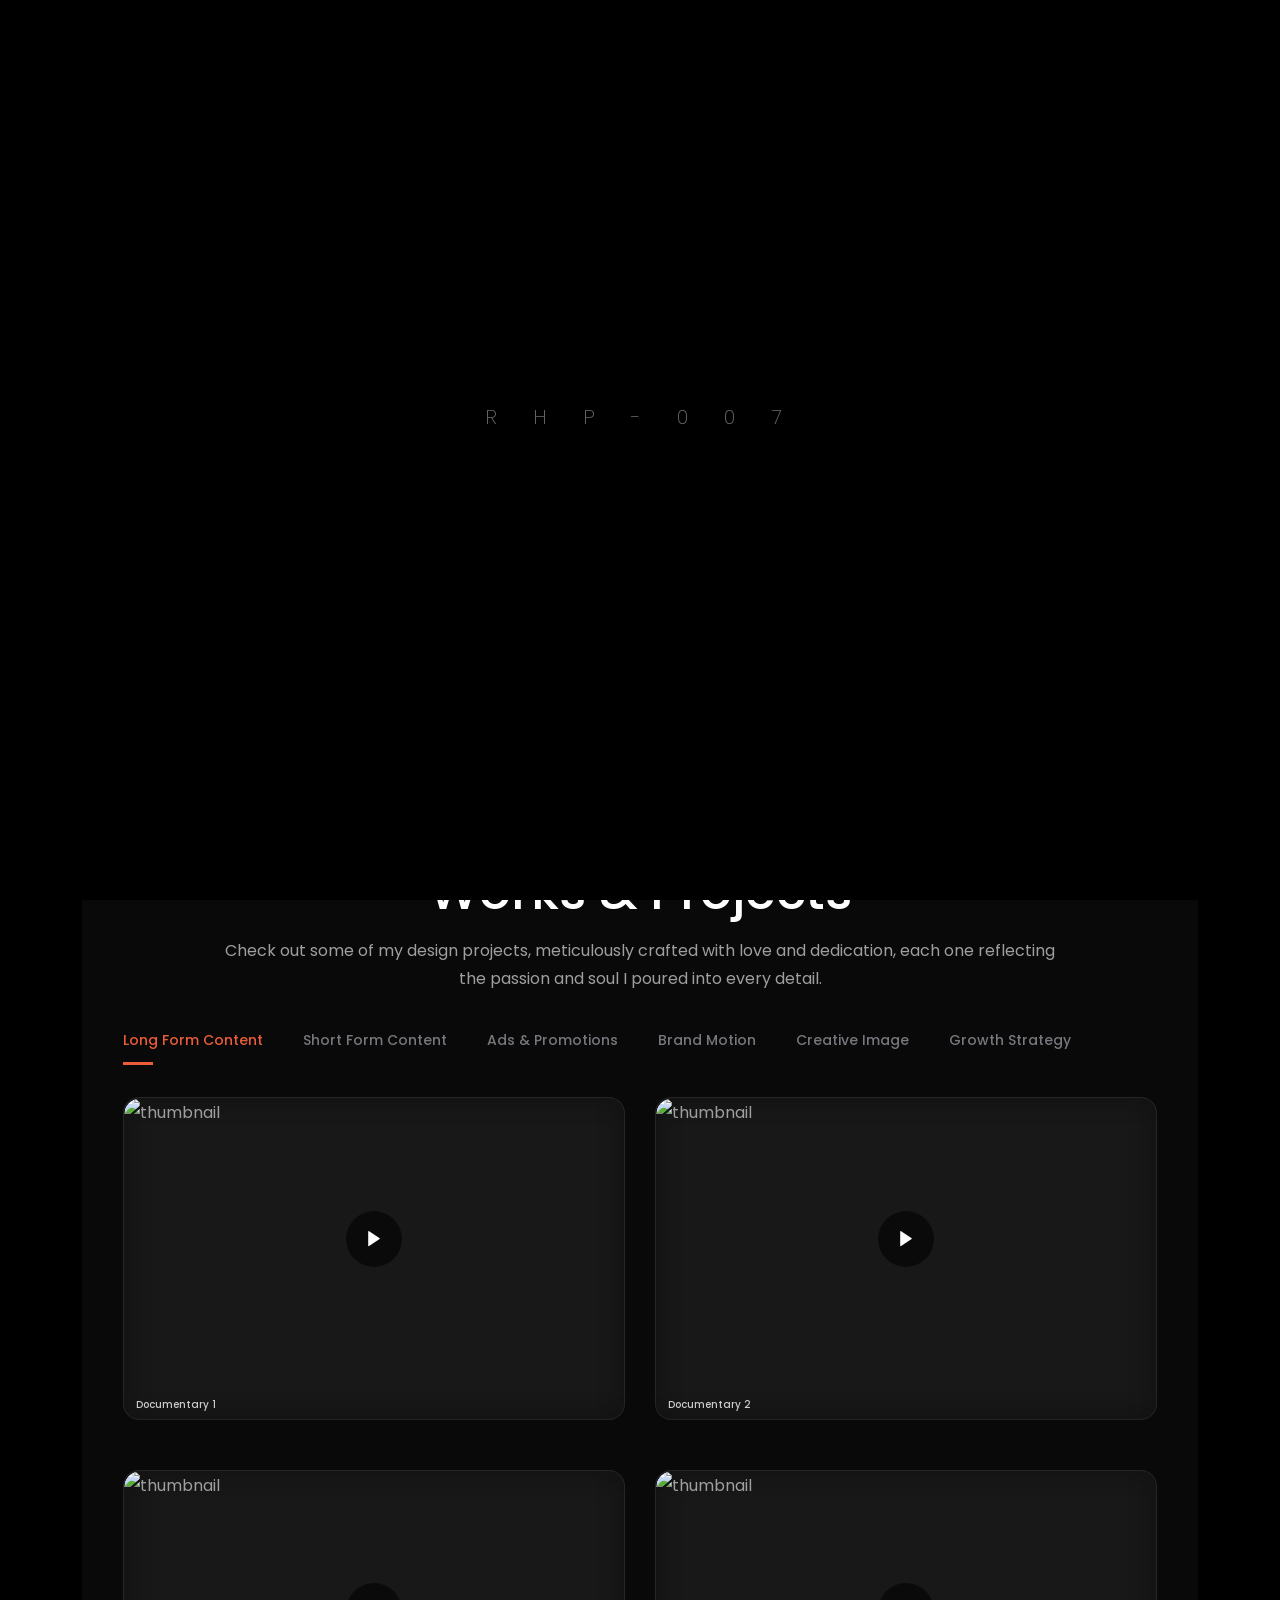
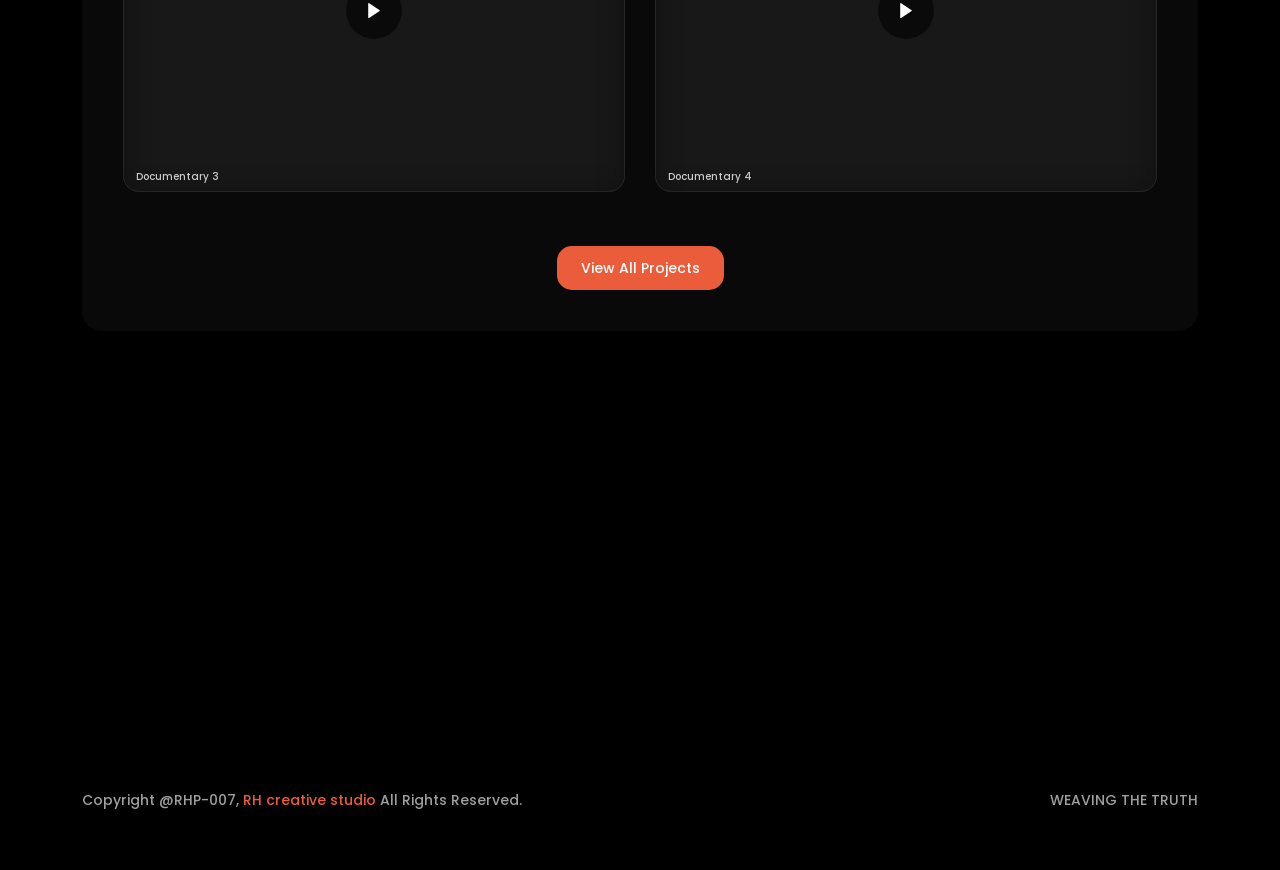
==== commit a8470618: "Update portfolio" ====
--- a/index.html
+++ b/index.html
@@ -12,8 +12,8 @@
     <!-- PAGE TITLE -->
     <title>RHP-007</title>
     <!-- FAV ICON -->
-    <link rel="apple-touch-icon" href="assets/images/rhp icon.png">
-    <link rel="shortcut icon" type="image/png" href="assets/images/rhp icon.png">
+    <link rel="apple-touch-icon" href="assets/images/rhp-icon.png">
+    <link rel="shortcut icon" type="image/png" href="assets/images/rhp-icon.png">
     <!-- ALL GOOGLE FONTS -->
     <link rel="preconnect" href="https://fonts.googleapis.com">
     <link rel="preconnect" href="https://fonts.gstatic.com" crossorigin>
@@ -119,7 +119,7 @@
                 <!-- START ABOUT IMAGE DESIGN AREA -->
                 <div class="col-lg-4">
                     <div class="about-image-part wow fadeInUp delay-0-3s">
-                        <img src="assets/images/about/rhp_profile.png" alt="About Me" />
+                        <img src="assets/images/about/rhp-profile.png" alt="About Me" />
                         <h2>MD Rakibul Hasan</h2>
                         <p>• Creative Video Editor • Content Creator • Digital Strategist</p>
                         <p class="experience-line"><span class="exp-number">3+</span> Years Experience</p>
@@ -298,7 +298,7 @@
                                     </button>
                                 </div>
                             <div class="project-content">
-                                <h3>shorts 1</h3>
+                                <h3>Ads 1</h3>
                             </div>
                         </div>
                     </div>
@@ -306,13 +306,13 @@
                     <div class="col-xl-3 col-lg-4 col-md-6 item ads-promotions">
                         <div class="project-item style-two">
                             <div class="project-image video-vertical custom-play">
-                                    <video controls preload="metadata" poster="assets/works/thumb/thumb-1.jpg">
+                                    <video preload="metadata" poster="assets/works/thumb/thumb-1.jpg">
                                     <source src="assets/works/shorts/project-4.mp4" type="video/mp4">
                                 </video>
                                 <div class="custom-play-btn"><i class="ri-play-fill"></i></div>
                             </div>
                             <div class="project-content">
-                                <h3>shorts 1</h3>
+                                <h3>Ads 2</h3>
                             </div>
                         </div>
                     </div>
@@ -328,7 +328,7 @@
                                     </button>
                                 </div>
                             <div class="project-content">
-                                <h3>shorts 1</h3>
+                                <h3>Ads 3</h3>
                             </div>
                         </div>
                     </div>
--- a/assets/css/style.css
+++ b/assets/css/style.css
@@ -1,4203 +1,4243 @@
-/*
-* ----------------------------------------------------------------------------------------
-Author       : RHP
-Template Name: RH Creative Studio
-Version      : 1.0                                          
-* ----------------------------------------------------------------------------------------
-*/
-
-/*
-* ----------------------------------------------------------------------------------------
-* 01.GLOBAL CSS STYLE
-* 02.COMMON CSS STYLE
-* 03.MENU CSS STYLE
-* 04.HEADER CSS STYLE
-* 05.ABOUT CSS STYLE
-* 06.SERVICE CSS STYLE
-* 07.SKILL CSS STYLE
-* 08.RESUME CSS STYLE
-* 09.PORTFOLIO CSS STYLE
-* 10.TESTIMONIALS CSS STYLE
-* 11.PRICING CSS STYLE
-* 12.CLIENTS CSS STYLE
-* 13.CONTACT CSS STYLE
-* 14.FOOTER CSS STYLE
-* 15.PRELOADER & BOUNCE CCS STYLE
-* 16.BLOG CSS STYLE
-* ----------------------------------------------------------------------------------------
-*/
-
-
-/*
-* ----------------------------------------------------------------------------------------
-* 01.GLOBAL STYLE
-* ----------------------------------------------------------------------------------------
-*/
-:root {
-    --main-color: #9f9f9f;
-    --heading-color: #fff;
-    --primary-color: #eb5d3a;
-    --lighter-color: #ccc;
-    --subtitle-color: #ccc;
-    --black-color: #000;
-    --border-color: rgba(119, 119, 125, .2);
-    --button-border: rgba(119, 119, 125, .2);
-    --body-background: #000;
-    --grey-bg: #E6EAEE;
-}
-
-* {
-    margin: 0;
-    padding: 0;
-    border: none;
-    outline: none;
-    box-shadow: none;
-}
-
-body {
-    color: var(--main-color);
-    background: var(--body-background);
-    font-weight: 400;
-    line-height: 30px;
-    font-size: 16px;
-    font-family: "Poppins", sans-serif;
-    overflow-x: hidden;
-
-}
-
-
-
-
-.heading,
-input,
-select,
-textarea,
-.nice-select,
-.form-control,
-h1,
-.h1,
-h2,
-.h2,
-h3,
-.h3,
-h4,
-.h4,
-h5,
-.h5,
-h6,
-.h6,
-.accordion-item .accordion-button {
-    color: var(--heading-color);
-    font-family: "Poppins", sans-serif;
-}
-
-h1,
-.h1 {
-    font-size: 58px;
-}
-
-h2,
-.h2 {
-    font-size: 22px;
-}
-
-h3,
-.h3 {
-    line-height: 1.3;
-    font-size: 30px;
-}
-
-h4,
-.h4 {
-    line-height: 1.1;
-    font-size: 24px;
-}
-
-h5,
-.h5 {
-    line-height: 1.4;
-    font-size: 20px;
-}
-
-h6,
-.h6 {
-    font-size: 16px;
-}
-
-
-p {
-    line-height: 28px;
-}
-
-ul,
-li {
-    margin: 0;
-    padding: 0;
-}
-
-fieldset {
-    border: 0 none;
-    margin: 0 auto;
-    padding: 0;
-}
-
-.no-padding {
-    padding: 0
-}
-
-a {
-    color: var(--main-color);
-    cursor: pointer;
-    outline: none;
-    -webkit-transition: 0.5s;
-    transition: 0.5s;
-    text-decoration: none;
-    font-family: "Poppins", sans-serif;
-}
-
-a:hover,
-a:focus,
-a:visited {
-    text-decoration: none;
-    outline: none;
-}
-
-a:hover {
-    color: var(--primary-color);
-}
-
-
-
-ul,
-li {
-    list-style: none;
-    padding: 0;
-    margin: 0;
-}
-
-img {
-    max-width: 100%;
-    display: inline-block;
-}
-
-mark {
-    color: var(--primary-color);
-    background: transparent;
-    text-decoration: underline;
-}
-
-header:after,
-section:after,
-footer:after {
-    display: block;
-    clear: both;
-    content: "";
-}
-
-input,
-select,
-textarea,
-.nice-select,
-.form-control {
-    width: 100%;
-    height: auto;
-    border: none;
-    font-size: 20px;
-    border-radius: 0;
-    padding: 20px 0;
-    background-color: #fff;
-    border-bottom: 2px solid rgba(41, 41, 41, 0.1);
-}
-
-input::-webkit-input-placeholder,
-select::-webkit-input-placeholder,
-textarea::-webkit-input-placeholder,
-.nice-select::-webkit-input-placeholder,
-.form-control::-webkit-input-placeholder {
-    color: var(--heading-color);
-    opacity: .4;
-    -ms-filter: "progid:DXImageTransform.Microsoft.Alpha(Opacity=40)";
-}
-
-input:-ms-input-placeholder,
-select:-ms-input-placeholder,
-textarea:-ms-input-placeholder,
-.nice-select:-ms-input-placeholder,
-.form-control:-ms-input-placeholder {
-    color: var(--heading-color);
-    opacity: .4;
-    -ms-filter: "progid:DXImageTransform.Microsoft.Alpha(Opacity=40)";
-}
-
-input::-ms-input-placeholder,
-select::-ms-input-placeholder,
-textarea::-ms-input-placeholder,
-.nice-select::-ms-input-placeholder,
-.form-control::-ms-input-placeholder {
-    color: var(--heading-color);
-    opacity: .4;
-    -ms-filter: "progid:DXImageTransform.Microsoft.Alpha(Opacity=40)";
-}
-
-input::-webkit-input-placeholder,
-select::-webkit-input-placeholder,
-textarea::-webkit-input-placeholder,
-.nice-select::-webkit-input-placeholder,
-.form-control::-webkit-input-placeholder {
-    color: var(--heading-color);
-    opacity: .4;
-    -ms-filter: "progid:DXImageTransform.Microsoft.Alpha(Opacity=40)";
-}
-
-input::-moz-placeholder,
-select::-moz-placeholder,
-textarea::-moz-placeholder,
-.nice-select::-moz-placeholder,
-.form-control::-moz-placeholder {
-    color: var(--heading-color);
-    opacity: .4;
-    -ms-filter: "progid:DXImageTransform.Microsoft.Alpha(Opacity=40)";
-}
-
-input:-ms-input-placeholder,
-select:-ms-input-placeholder,
-textarea:-ms-input-placeholder,
-.nice-select:-ms-input-placeholder,
-.form-control:-ms-input-placeholder {
-    color: var(--heading-color);
-    opacity: .4;
-    -ms-filter: "progid:DXImageTransform.Microsoft.Alpha(Opacity=40)";
-}
-
-input::placeholder,
-select::placeholder,
-textarea::placeholder,
-.nice-select::placeholder,
-.form-control::placeholder {
-    color: var(--heading-color);
-    opacity: .4;
-    -ms-filter: "progid:DXImageTransform.Microsoft.Alpha(Opacity=40)";
-}
-
-input:focus,
-select:focus,
-textarea:focus,
-.nice-select:focus,
-.form-control:focus {
-    border-bottom: 2px solid rgba(41, 41, 41, 0.1);
-}
-
-.nice-select {
-    font-size: 20px;
-    line-height: 1.3;
-}
-
-.nice-select:after {
-    width: 8px;
-    height: 8px;
-    right: 8px;
-    border-color: var(--heading-color);
-}
-
-.nice-select .current {
-    font-weight: 500;
-    color: var(--heading-color);
-}
-
-.nice-select .list {
-    min-width: 100%;
-    border-radius: 0;
-}
-
-textarea {
-    display: inherit;
-    padding-top: 20px;
-}
-
-label {
-    cursor: pointer;
-    font-weight: 500;
-    margin-bottom: 5px;
-    color: var(--main-color);
-}
-
-.form-group {
-    position: relative;
-    margin-bottom: 15px;
-}
-
-input:focus,
-button:focus,
-.form-control:focus {
-    outline: none;
-    box-shadow: none;
-    border-color: #cfdbf1;
-}
-
-input[type=search]::-ms-clear {
-    display: none;
-    width: 0;
-    height: 0;
-}
-
-input[type=search]::-ms-reveal {
-    display: none;
-    width: 0;
-    height: 0;
-}
-
-input[type=search]::-webkit-search-decoration,
-input[type=search]::-webkit-search-cancel-button,
-input[type=search]::-webkit-search-results-button,
-input[type=search]::-webkit-search-results-decoration {
-    display: none;
-}
-
-input[type=checkbox],
-input[type=radio] {
-    height: auto;
-    width: auto;
-}
-
-html {
-    scroll-behavior: unset !important;
-}
-
-
-/*
-* ----------------------------------------------------------------------------------------
-* 02.COMMON CSS STYLE
-* ----------------------------------------------------------------------------------------
-*/
-
-.no-gap {
-    margin-left: 0;
-    margin-right: 0;
-}
-
-.no-gap>div {
-    padding-left: 0;
-    padding-right: 0;
-}
-
-.section-title {
-    margin-bottom: 40px;
-}
-
-.section-title .sub-title {
-    font-weight: 500;
-    display: block;
-    color: rgba(255, 255, 255, 0.65);
-}
-
-.section-title h2 {
-    margin-bottom: 15px;
-    font-size: 50px;
-}
-
-.section-title p {
-    font-size: 16px;
-    padding: 0px 300px;
-}
-
-.section-title h2 span {
-    color: var(--primary-color);
-}
-
-
-.section-title h6 {
-    font-size: 18px;
-}
-
-.section-title h6 span {
-    color: var(--primary-color);
-}
-
-.theme-rhp-007 {
-    background: var(--primary-color);
-    color: #fff;
-    cursor: pointer;
-    display: inline-block;
-    border: 1px solid var(--button-border);
-    font-size: 14px;
-    font-weight: 500;
-    line-height: 20px;
-    overflow: visible;
-    border-radius: 15px;
-    padding: 12px 24px;
-    text-align: center;
-    text-transform: none;
-    -webkit-transition: .3s;
-    transition: .3s
-}
-
-.menu-rhp a.theme-rhp-007 {
-    background: transparent;
-}
-
-.menu-rhp a.theme-rhp-007:hover {
-    background: var(--primary-color);
-}
-
-.theme-rhp-007:focus {
-    text-decoration: none;
-    -webkit-transition: .3s;
-    transition: .3s
-}
-
-.theme-rhp-007 i {
-    margin-left: 4px;
-}
-
-.theme-rhp-007:hover {
-    border: 1px solid var(--button-border);
-    text-decoration: none;
-    color: #fff;
-    -webkit-transition: .3s;
-    transition: .3s;
-    background: transparent;
-}
-
-.theme-rhp-007:active {
-    box-shadow: rgba(0, 0, 0, .125) 0 3px 5px inset;
-    outline: 0;
-}
-
-
-.details-rh {
-    width: 50px;
-    height: 50px;
-    background: #131313;
-    line-height: 50px;
-    border-radius: 50%;
-    text-align: center;
-    display: inline-block;
-    -webkit-transform: rotate(-45deg);
-    transform: rotate(-45deg);
-    border: 1px solid var(--border-color);
-}
-
-.details-rh:hover {
-    color: var(--black-color);
-    background: var(--primary-color);
-}
-
-.read-more {
-    color: white;
-    font-size: 14px;
-    -webkit-box-align: center;
-    -ms-flex-align: center;
-    align-items: center;
-    display: -webkit-inline-box;
-    display: -ms-inline-flexbox;
-    display: inline-flex;
-    text-transform: capitalize;
-}
-
-.read-more i {
-    float: right;
-    margin-top: 2px;
-    margin-left: 7px;
-    -webkit-transition: 0.5s;
-    transition: 0.5s;
-}
-
-.read-more:hover {
-    color: var(--primary-color);
-}
-
-.read-more:hover i {
-    margin-left: 10px;
-}
-
-.list-style-one li {
-    color: white;
-    display: -webkit-box;
-    display: -ms-flexbox;
-    display: flex;
-    font-weight: 500;
-    -webkit-box-align: center;
-    -ms-flex-align: center;
-    align-items: center;
-}
-
-
-.list-style-one li:not(:last-child) {
-    margin-bottom: 10px;
-}
-
-.list-style-one.two-column {
-    display: -webkit-box;
-    display: -ms-flexbox;
-    display: flex;
-    -ms-flex-wrap: wrap;
-    flex-wrap: wrap;
-    margin-top: 30px;
-}
-
-.list-style-one.two-column li {
-    width: 48%;
-    color: rgb(119, 119, 125);
-    font-size: 16px;
-}
-
-
-.list-style-one.two-column li i {
-    padding-right: 10px;
-}
-
-.list-style-two li {
-    display: -webkit-box;
-    display: -ms-flexbox;
-    display: flex;
-    -webkit-box-align: center;
-    -ms-flex-align: center;
-    align-items: center;
-}
-
-
-
-.list-style-two li:before {
-    content: "\f00c";
-    line-height: 1;
-    font-size: 16px;
-    margin-right: 20px;
-    color: var(--lighter-color);
-    width: 30px;
-    height: 30px;
-    background: var(--primary-color);
-    line-height: 30px;
-    border-radius: 50%;
-    text-align: center;
-    font-family: "Font Awesome 5 Pro";
-}
-
-.list-style-two li:not(:last-child) {
-    margin-bottom: 25px;
-}
-
-.social-style-one {
-    -ms-flex-wrap: wrap;
-    flex-wrap: wrap;
-    display: -webkit-inline-box;
-    display: -ms-inline-flexbox;
-    display: inline-flex;
-    margin-left: -5px;
-    margin-right: -5px;
-}
-
-.social-style-one a {
-    color: #B0AFAF;
-    font-size: 14px;
-    margin-left: 5px;
-    margin-right: 5px;
-    width: 35px;
-    height: 35px;
-    background: #0C0B0B;
-    line-height: 35px;
-    border-radius: 50%;
-    text-align: center;
-}
-
-.social-style-one a:hover {
-    color: var(--black-color);
-    background: var(--primary-color);
-}
-
-.social-style-two {
-    -ms-flex-wrap: wrap;
-    flex-wrap: wrap;
-    display: -webkit-inline-box;
-    display: -ms-inline-flexbox;
-    display: inline-flex;
-    margin-left: -12px;
-    margin-right: -12px;
-}
-
-.social-style-two a {
-    color: rgba(255, 255, 255, 0.35);
-    margin-left: 12px;
-    margin-right: 12px;
-}
-
-.social-style-two a:hover {
-    color: var(--primary-color);
-}
-
-
-.pagination {
-    -webkit-box-align: center;
-    -ms-flex-align: center;
-    -ms-grid-row-align: center;
-    align-items: center;
-    margin-left: -15px;
-    margin-right: -15px;
-}
-
-.pagination li {
-    margin: 10px 15px 0;
-}
-
-.pagination li a,
-.pagination li .page-link {
-    padding: 0;
-    border: none;
-    font-size: 24px;
-    box-shadow: none;
-    font-weight: 600;
-    color: var(--main-color);
-    background: transparent;
-}
-
-.pagination li.active .page-link,
-.pagination li:hover:not(.disabled) .page-link {
-    background: transparent;
-    color: var(--primary-color);
-}
-
-.ratting {
-    line-height: 1;
-    -webkit-box-align: center;
-    -ms-flex-align: center;
-    align-items: center;
-    display: -webkit-inline-box;
-    display: -ms-inline-flexbox;
-    display: inline-flex;
-    margin-left: -5px;
-    margin-right: -5px;
-}
-
-.ratting i {
-    margin: 5px;
-    color: #AB6034;
-}
-
-.slick-arrow {
-    width: 40px;
-    height: 40px;
-    color: #fff;
-    -webkit-transition: 0.5s;
-    transition: 0.5s;
-    line-height: 40px;
-    border-radius: 50%;
-    background: var(--primary-color);
-    border: 1px solid var(--button-border);
-}
-
-.slick-arrow:focus,
-.slick-arrow:hover {
-    color: #fff;
-    background: transparent;
-    border-color: var(--primary-color);
-}
-
-.slider-arrows button:first-child {
-    margin-right: 5px;
-}
-
-.slider-arrows button:last-child {}
-
-/*** Slick Dots ***/
-.slick-dots {
-    display: -webkit-box;
-    display: -ms-flexbox;
-    display: flex;
-    -webkit-box-align: center;
-    -ms-flex-align: center;
-    align-items: center;
-    -webkit-box-pack: center;
-    -ms-flex-pack: center;
-    justify-content: center;
-}
-
-.slick-dots li {
-    position: relative;
-    cursor: pointer;
-    margin: 8px;
-    width: 6px;
-    height: 6px;
-    opacity: 0.3;
-    -ms-filter: "progid:DXImageTransform.Microsoft.Alpha(Opacity=30)";
-    -webkit-transition: 0.5s;
-    transition: 0.5s;
-    border-radius: 50%;
-    background: #1D1B1A;
-}
-
-.slick-dots li button {
-    opacity: 0;
-    -ms-filter: "progid:DXImageTransform.Microsoft.Alpha(Opacity=0)";
-    height: 0;
-}
-
-.slick-dots li:before {
-    content: '';
-    width: 0;
-    height: 0;
-    left: 50%;
-    top: 50%;
-    -webkit-transition: 0.5s;
-    transition: 0.5s;
-    border-radius: 50%;
-    position: absolute;
-    border: 1px solid var(--primary-color);
-    -webkit-transform: translate(-50%, -50%);
-    transform: translate(-50%, -50%);
-}
-
-.slick-dots li.slick-active {
-    background: var(--primary-color);
-    opacity: 1;
-    -ms-filter: "progid:DXImageTransform.Microsoft.Alpha(Opacity=100)";
-}
-
-.slick-dots li.slick-active:before {
-    width: 21px;
-    height: 21px;
-}
-
-.before-after-none:after,
-.before-after-none:before {
-    display: none;
-}
-
-.text-white *,
-.text-white a,
-.text-white .count-text,
-.text-white .footer-newsletter-content .sub-title {
-    color: white;
-}
-
-.text-white li li .dropdown-rh span {
-    color: var(--heading-color);
-}
-
-.text-white .copyright-area p {
-    opacity: 0.5;
-    -ms-filter: "progid:DXImageTransform.Microsoft.Alpha(Opacity=50)";
-}
-
-.text-white .copyright-area a {
-    opacity: 0.5;
-    -ms-filter: "progid:DXImageTransform.Microsoft.Alpha(Opacity=50)";
-}
-
-.text-white .copyright-area a:hover {
-    opacity: 1;
-    -ms-filter: "progid:DXImageTransform.Microsoft.Alpha(Opacity=100)";
-}
-
-.banner-inner h1 {
-    font-size: 75px;
-    font-weight: 500;
-    margin-bottom: 16px;
-    text-transform: capitalize;
-}
-
-.banner-inner h3 {
-    margin-bottom: 20px;
-}
-
-
-
-.breadcrumb {
-    padding: 0;
-    margin: 0;
-    font-size: 18px;
-    background: transparent;
-    text-transform: capitalize;
-}
-
-
-
-.breadcrumb .breadcrumb-item {
-    padding: 0;
-    display: -webkit-box;
-    display: -ms-flexbox;
-    display: flex;
-    -webkit-box-align: center;
-    -ms-flex-align: center;
-    align-items: center;
-    -webkit-box-pack: center;
-    -ms-flex-pack: center;
-    justify-content: center;
-}
-
-.breadcrumb .breadcrumb-item a {
-    color: white;
-}
-
-.breadcrumb .breadcrumb-item.active {
-    color: var(--primary-color);
-    text-decoration: underline;
-}
-
-.breadcrumb .breadcrumb-item+.breadcrumb-item:before {
-    margin-left: 20px;
-    margin-right: 20px;
-    -webkit-box-flex: 0;
-    -ms-flex: none;
-    flex: none;
-    content: "";
-    width: 5px;
-    height: 5px;
-    padding-right: 0;
-    border-radius: 50%;
-    background: white;
-}
-
-
-.innerpage-area {
-    padding-top: 150px;
-    padding-bottom: 30px;
-}
-
-
-.innerpage-area h2 {
-    font-size: 50px;
-    text-align: center;
-    text-transform: uppercase;
-}
-
-.innerpage-single-area {
-    padding-top: 115px !important;
-}
-
-/*
-* ----------------------------------------------------------------------------------------
-* 03.MENU CSS STYLE
-* ----------------------------------------------------------------------------------------
-*/
-#lightonoff {
-    width: 30px;
-    cursor: pointer;
-}
-
-.main-header {
-    position: relative;
-    left: 0px;
-    top: 0px;
-    z-index: 999;
-    width: 100%;
-    -webkit-transition: all 500ms ease;
-    transition: all 500ms ease;
-}
-
-.main-header .container-fluid {
-    padding-left: 25px;
-    padding-right: 25px;
-}
-
-.fixed-header .header-inner {
-    padding: 10px 0px;
-    -webkit-transition: all 500ms ease;
-    transition: all 500ms ease;
-    border-bottom: 1px solid rgba(119, 119, 125, .2);
-}
-
-.header-inner {
-    padding: 10px 0px;
-    -webkit-transition: all 500ms ease;
-    transition: all 500ms ease;
-}
-
-.main-header .header-upper {
-    z-index: 5;
-    width: 100%;
-    position: fixed;
-    -webkit-transition: all 500ms ease;
-    transition: all 500ms ease;
-    background: var(--body-background);
-}
-
-.main-header .logo-outer {
-    -webkit-box-flex: 0;
-    -ms-flex: none;
-    flex: none;
-}
-
-
-.main-header .logo {
-    z-index: 9;
-    padding: 2px 0;
-    position: relative;
-}
-
-.main-header .logo img {
-    width: 120px;
-}
-
-.main-header .nice-select .current {
-    color: white;
-}
-
-.main-header.menu-absolute .header-upper {
-    position: absolute;
-}
-
-.main-header.fixed-header .header-upper {
-    top: 0;
-    left: 0;
-    position: fixed;
-    -webkit-animation: easeIn 1s;
-    animation: easeIn 1s;
-}
-
-
-.fixed-header .main-menu .navbar-collapse li a:hover {
-    color: var(--primary-color);
-}
-
-
-.menu-social a {
-    margin-left: 18px;
-    margin-right: 18px;
-}
-
-
-
-
-.nav-outer {
-    margin-left: auto;
-}
-
-.main-menu .mobile-logo {
-    margin-right: auto;
-}
-
-.main-menu .mobile-logo img {
-    width: 75px;
-}
-
-
-
-.main-menu .navbar-collapse {
-    padding: 0px;
-}
-
-.main-menu .navbar-collapse>ul {
-    display: -webkit-box;
-    display: -ms-flexbox;
-    display: flex;
-}
-
-
-
-.main-menu .navbar-collapse li {
-    padding: 12px 5px 12px 20px;
-    display: -webkit-box;
-    display: -ms-flexbox;
-    display: flex;
-    -webkit-box-align: center;
-    -ms-flex-align: center;
-    align-items: center;
-    -webkit-box-pack: justify;
-    -ms-flex-pack: justify;
-    justify-content: space-between;
-}
-
-
-
-.main-menu .navbar-collapse li.dropdown .dropdown-rh {
-    cursor: pointer;
-    font-size: 12px;
-    margin-left: 5px;
-    color: var(--heading-color);
-}
-
-
-.main-menu .navbar-collapse li a {
-    opacity: 1;
-    -ms-filter: "progid:DXImageTransform.Microsoft.Alpha(Opacity=100)";
-    display: block;
-    font-size: 16px;
-    font-weight: 500;
-    position: relative;
-    text-transform: capitalize;
-    color: rgb(206 206 206);
-    -webkit-transition: all 500ms ease;
-    transition: all 500ms ease;
-}
-
-
-
-.main-menu .navbar-collapse li a:hover {
-    color: var(--primary-color);
-    text-decoration: none;
-}
-
-/* ===== Active page indicator in the main nav ===== */
-.main-menu .navbar-collapse li.current-page > a {
-    color: var(--primary-color);
-}
-
-.main-menu .navbar-collapse li.current-page > a:after {
-    content: "";
-    position: absolute;
-    left: 0;
-    bottom: 20px;
-    width: 100%;
-    height: 2px;
-    background: var(--primary-color);
-    border-radius: 2px;
-    animation: navInkSplash 0.35s ease;
-}
-
-@keyframes navInkSplash {
-    from { transform: scaleX(0); opacity: 0; }
-    to { transform: scaleX(1); opacity: 1; }
-}
-
-
-
-
-.main-menu .navbar-collapse li ul li {
-    width: 100%;
-    padding: 7px 20px;
-}
-
-
-
-.main-menu .navbar-collapse li ul li ul {
-    left: 100%;
-    top: 0%;
-}
-
-
-.main-menu .navbar-header {
-    display: none;
-}
-
-
-
-.main-menu .navbar-header .navbar-toggle {
-    float: right;
-    padding: 4px 0;
-    cursor: pointer;
-    background: transparent;
-}
-
-.main-menu .navbar-header .navbar-toggle .icon-bar {
-    background: var(--main-color);
-    height: 3px;
-    width: 26px;
-    display: block;
-    margin: 5px 0;
-}
-
-
-/*
-* ----------------------------------------------------------------------------------------
-* 04.HEADER CSS STYLE
-* ----------------------------------------------------------------------------------------
-*/
-.main-hero-area {
-    padding-top: 115px;
-}
-
-.hero-content {
-    padding: 100px 50px;
-    position: relative;
-}
-
-
-.hero-content h2 {
-    display: block;
-    font-weight: 500;
-    margin-bottom: 5px;
-    color: rgb(142, 142, 146);
-    font-size: 20px;
-}
-
-.hero-content h1 {
-    font-weight: 500;
-    line-height: 68px;
-    margin: 10px 0px;
-    font-size: 80px;
-    text-transform: uppercase;
-}
-
-.hero-content h1 span {
-    color: transparent;
-    -webkit-text-stroke: 1px #000;
-}
-
-.hero-rhp {
-    margin-top: 30px;
-}
-
-.hero-content .hero-rhp .read-more {
-    margin-top: 15px;
-    text-decoration: underline;
-}
-
-.author-image-part {
-    z-index: 1;
-    overflow: hidden;
-    max-width: 575px;
-    margin-left: auto;
-    margin-right: auto;
-    position: relative;
-    text-align: center;
-    border-radius: 0 0 580px 565px;
-}
-
-.author-image-part .bg-circle {
-    z-index: -2;
-    width: 425px;
-    height: 425px;
-    position: absolute;
-    left: 5%;
-    top: 4%;
-    border-radius: 50%;
-    background: var(--black-color);
-}
-
-
-.author-image-part .progress-shape {
-    position: absolute;
-    right: 0;
-    bottom: 0;
-    z-index: -1;
-    width: 100%;
-    text-align: center;
-}
-
-.hero-counter-area {
-    margin-top: 60px;
-    padding: 35px 40px;
-    border-radius: 100px;
-    background: var(--primary-color);
-    width: 80%;
-    margin: 0 auto;
-}
-
-
-.counter-item {
-    text-align: center;
-}
-
-.counter-title {
-    color: var(--black-color);
-}
-
-.hero-counter-area .count-text {
-    line-height: 1;
-    font-weight: 700;
-    color: var(--black-color);
-    text-align: center;
-    font-size: 50px;
-
-}
-
-.hero-counter-area .count-text.plus:after {
-    content: '+';
-}
-
-.hero-counter-area .count-text.k-plus:after {
-    content: 'k+';
-}
-
-.hero-counter-area .count-text.percent:after {
-    content: '%+';
-}
-
-.hero-counter-area .counter-title {
-    display: block;
-}
-
-
-
-/*
-* ----------------------------------------------------------------------------------------
-* 05.ABOUT CSS STYLE
-* ----------------------------------------------------------------------------------------
-*/
-.about-area {
-    padding-top: 115px;
-    padding-bottom: 15px;
-}
-
-.about-single-area {
-    padding-bottom: 15px;
-}
-
-.hero-content .job {
-    display: inline-block;
-    background-color: #f5f5f5;
-    padding: 15px 40px;
-    margin-top: 10px;
-}
-
-.hero-content .job span {
-    position: relative;
-    display: inline-block;
-    padding-right: 15px;
-    margin-right: 10px;
-}
-
-.hero-content .job span:last-child {
-    margin: 0px;
-    padding: 0px;
-}
-
-.hero-content .job span:last-child:after {
-    display: none;
-}
-
-.hero-content .job span::after {
-    position: absolute;
-    content: "";
-    width: 6px;
-    height: 6px;
-    background-color: rgba(0, 0, 0, .15);
-    right: 0px;
-    top: 50%;
-    transform: translateY(-50%);
-    border-radius: 100%;
-}
-
-.container-inner {
-    padding: 40px;
-    border: 1px solid rgba(0, 0, 0, 0.05);
-    border-radius: 20px;
-    box-shadow: rgba(255, 255, 255, 0.025) 0px 0.362176px 0.651917px -1px inset, rgba(255, 255, 255, 0.036) 0px 3px 5.4px -2px inset;
-    background-color: rgba(255, 255, 255, 0.035);
-    backdrop-filter: blur(16px);
-    -webkit-backdrop-filter: blur(16px);
-}
-
-
-/* EXPERIENCE BADGE */
-
-.experience-line{
-    margin-top:8px;
-    font-size:15px;
-    color:#aaa;
-    font-weight:400;
-}
-
-.exp-number{
-    font-weight:600;
-    color:#ff6a00;
-    text-shadow:0 0 8px rgba(255,106,0,0.4);
-}
-
-/* SHOWREEL MAIN CONTAINER */
-.hero-showreel{
-    width:100%;
-    border-radius:20px;
-    overflow:hidden;
-    margin-top: 0px;
-}
-.about-content-part-bottom{
-    margin-top: 15px !important;
-}
-
-/* THUMBNAIL */
-.showreel-thumb{
-    position:relative;
-    width:100%;
-    aspect-ratio:16/9;
-    cursor:pointer;
-    overflow:hidden;
-}
-
-.showreel-thumb img{
-    width:100%;
-    height:100%;
-    object-fit:cover;
-    display:block;
-    border-radius:20px;
-}
-
-
-/* PLAY BUTTON */
-
-.showreel-play-btn{
-    position:absolute;
-    top:50%;
-    left:50%;
-    transform:translate(-50%,-50%);
-    width:90px;
-    height:90px;
-    border-radius:50%;
-    border:none;
-    background:rgba(0,0,0,0.5);
-    color:#fff;
-    display:flex;
-    align-items:center;
-    justify-content:center;
-}
-
-.showreel-play-btn i{
-    font-size:55px;   /* triangle size */
-    line-height:1;
-}
-
-/* VIDEO WRAPPER */
-
-/* SHOWREEL VIDEO */
-.showreel-video-wrapper{
-    width:100%;
-    aspect-ratio:16/9;
-    border-radius:20px;
-    overflow:hidden;
-    position:relative;
-    background:#000;
-    display:none;
-}
-
-.showreel-video-wrapper iframe{
-    position:absolute;
-    top:0;
-    left:0;
-    width:100%;
-    height:100%;
-    border:none;
-}
-
-
-/*============================*/
-
-.showreel-video-wrapper{
-    display:none;
-    width:100%;
-}
-
-
-.about-content-part {}
-
-.about-image-part {
-    text-align: center;
-    padding: 16px 32px 24px;
-    border: 1px solid rgba(0, 0, 0, 0.05);
-    border-radius: 20px;
-    box-shadow: rgba(255, 255, 255, 0.025) 0px 0.362176px 0.651917px -1px inset, rgba(255, 255, 255, 0.036) 0px 3px 5.4px -2px inset;
-    background-color: rgba(255, 255, 255, 0.035);
-    backdrop-filter: blur(16px);
-    -webkit-backdrop-filter: blur(16px);
-    height: 100%;
-    display: flex;
-    flex-direction: column;
-    justify-content: center;
-    box-sizing: border-box;
-}
-
-.about-content-part,
-.about-content-part-bottom {
-    padding: 40px;
-    border: 1px solid rgba(0, 0, 0, 0.05);
-    border-radius: 20px;
-    box-shadow: rgba(255, 255, 255, 0.025) 0px 0.362176px 0.651917px -1px inset, rgba(255, 255, 255, 0.036) 0px 3px 5.4px -2px inset;
-    background-color: rgba(255, 255, 255, 0.035);
-    backdrop-filter: blur(16px);
-    -webkit-backdrop-filter: blur(16px);
-}
-
-.about-content-part-bottom {
-    margin-top: 35px;
-}
-
-.about-content-part-bottom h2 {
-    margin-bottom: 35px;
-}
-
-.about-image-part img {
-    width: 100%;
-    max-width: 280px;
-    height: auto;
-    margin: 0 auto;
-    display: block;
-}
-
-.about-image-part h2 {
-    font-size: 35px;
-    margin-top: 14px;
-}
-
-.about-content-part h2 {
-    font-size: 35px;
-    line-height: 50px;
-    margin-bottom: 20px;
-    font-weight: 400;
-}
-
-
-.about-content-part h2 span {
-    padding: 0 20px;
-    border: 1px solid rgba(0, 0, 0, 0.1);
-}
-
-.adress-field ul li {}
-
-.adress-field ul li i {
-    color: #00FF00;
-    margin-right: 10px;
-    font-size: 13px;
-}
-
-
-.about-social {
-    margin-top: 30px;
-}
-
-.about-social ul {
-    list-style: none;
-}
-
-.about-social ul li {
-    display: inline-block;
-    margin: 0px 15px;
-}
-
-.about-social ul li a {
-    font-size: 20px;
-    border: 1px solid rgb(255 255 255 / 5%);
-    padding: 10px 12px;
-    border-radius: 10px;
-}
-
-.about-image-part .dot-shape {
-    position: absolute;
-    left: -10%;
-    top: 25%;
-    -webkit-animation: rotated_circle linear 10s infinite;
-    animation: rotated_circle linear 10s infinite;
-}
-
-.about-rh {
-    display: inline-flex;
-    color: #fff;
-    border: 1px solid rgb(237, 237, 238);
-    padding: 15px 20px 10px 20px;
-    border-radius: 30px;
-}
-
-.about-rh img {
-    border-radius: 50%;
-    margin-right: 15px;
-}
-
-.about-rh h6 {
-    font-weight: 400;
-    color: rgb(119, 119, 125);
-    margin-bottom: 0;
-    margin-right: 15px;
-    margin-top: -5px;
-
-}
-
-
-.about-rh i {
-    -webkit-transform: rotate(-45deg);
-    transform: rotate(-45deg);
-}
-
-
-
-
-.scroller__inner {
-    padding-block: 1rem;
-    display: flex;
-    flex-wrap: wrap;
-    gap: 1rem;
-}
-
-.scroller__inner img {
-    margin-right: 30px;
-}
-
-.scroller[data-animated="true"] {
-    overflow: hidden;
-    -webkit-mask: linear-gradient(90deg,
-        transparent,
-        white 20%,
-        white 80%,
-        transparent);
-    mask: linear-gradient(90deg, transparent, white 20%, white 80%, transparent);
-}
-
-.scroller[data-animated="true"] .scroller__inner {
-    width: max-content;
-    flex-wrap: nowrap;
-    animation: scroll var(--_animation-duration, 40s) var(--_animation-direction, forwards) linear infinite;
-}
-
-.scroller[data-direction="right"] {
-    --_animation-direction: reverse;
-}
-
-.scroller[data-direction="left"] {
-    --_animation-direction: forwards;
-}
-
-.scroller[data-speed="fast"] {
-    --_animation-duration: 20s;
-}
-
-.scroller[data-speed="slow"] {
-    --_animation-duration: 60s;
-}
-
-@keyframes scroll {
-    to {
-        transform: translate(calc(-50% - 0.5rem));
-    }
-}
-
-
-
-.tag-list {
-    margin: 0;
-    padding-inline: 0;
-    list-style: none;
-}
-
-.tag-list li {
-    padding: 1rem;
-    background: var(--clr-primary-400);
-    border-radius: 0.5rem;
-    box-shadow: 0 0.5rem 1rem -0.25rem var(--clr-primary-900);
-}
-
-/* for testing purposed to ensure the animation lined up correctly */
-.test {
-    background: red !important;
-}
-
-
-/*
-* ----------------------------------------------------------------------------------------
-* 06.SERVICE CSS STYLE
-* ----------------------------------------------------------------------------------------
-*/
-.services-area {
-    padding-top: 15px;
-    padding-bottom: 15px;
-
-}
-
-.service-item {
-    -webkit-transition: 0.5s;
-    transition: 0.5s;
-    padding: 60px 40px;
-    border-radius: 10px;
-    border: 1px solid var(--border-color);
-}
-
-
-.service-item p {
-    margin-bottom: 0;
-    color: rgb(119, 119, 125);
-}
-
-.service-item h4 {
-    color: var(--subtitle-color);
-    font-size: 20px;
-    margin-top: 20px;
-    margin-bottom: 20px;
-}
-
-.service-item i {
-    font-size: 60px;
-    color: #999;
-    -webkit-transition: 0.5s;
-    transition: 0.5s;
-}
-
-.service-item:hover {
-    border-color: var(--primary-color);
-    -webkit-transition: 0.5s;
-    transition: 0.5s;
-}
-
-.service-item:hover.service-item i {
-    color: var(--primary-color);
-    -webkit-transition: 0.5s;
-    transition: 0.5s;
-}
-
-.service-item:hover .details-rh {
-    color: var(--black-color);
-    background: var(--primary-color);
-}
-
-.service-slider .service-item {
-    margin: 10px;
-}
-
-.slick-prev,
-.slick-next {
-    position: absolute;
-    top: -60px;
-    background: #ff6b35;
-    border: none;
-    color: #fff;
-    width: 40px;
-    height: 40px;
-    border-radius: 10px;
-    cursor: pointer;
-}
-
-.slick-prev {
-    right: 60px;
-}
-
-.slick-next {
-    right: 10px;
-}
-.services-area {
-    position: relative;
-}
-
-/* arrow base style */
-.slider-arrow {
-
-    position: absolute;
-    top: 50%;
-    transform: translateY(-50%);
-
-    width: 5px;
-    height: 50px;
-
-    border-radius: 12px;
-    border: none;
-
-    background: #ff6b2b;
-    color: #fff;
-
-    font-size: 40px;
-    font-weight: 300;
-
-    display: flex;
-    align-items: center;
-    justify-content: center;
-
-    cursor: pointer;
-    z-index: 10;
-
-    transition: all 0.25s ease;
-}
-
-/* LEFT arrow */
-.prev-arrow {
-    left: -23px;
-}
-
-/* RIGHT arrow */
-.next-arrow {
-    right: -23px;
-}
-
-/* hover */
-.slider-arrow:hover {
-    background: #ff7d44;
-}
-
-/* click effect */
-.slider-arrow:active {
-    transform: translateY(-50%) scale(0.9);
-}
-
-/* disabled state */
-.slider-arrow.slick-disabled {
-
-    background: #2a2a2a;
-    color: #666;
-    cursor: not-allowed;
-}
-
-
-/*
-* ----------------------------------------------------------------------------------------
-* 07.SKILL CSS STYLE
-* ----------------------------------------------------------------------------------------
-*/
-.skill-area {
-    padding-top: 20px;
-}
-
-.skill-item {
-    -webkit-transition: 0.5s;
-    transition: 0.5s;
-    text-align: center;
-    margin-bottom: 30px;
-    border-radius: 14px;
-    padding: 25px;
-    border: 1px solid var(--border-color);
-}
-
-.skill-item h5 {
-    margin-top: 20px;
-    color: var(--subtitle-color);
-    font-size: 16px;
-    line-height: 19px;
-}
-
-.skill-item .percent {
-    padding: 10px;
-    display: block;
-    font-size: 20px;
-    font-weight: 600;
-    font-family: "Poppins", sans-serif;
-    color: var(--black-color);
-}
-
-.skill-item:hover {
-    border-color: var(--primary-color);
-}
-
-.skill-item:hover .percent {
-    color: var(--heading-color);
-    background: var(--black-color);
-}
-
-.extra-skills {}
-
-.extra-skills ul {
-    margin-top: 30px;
-}
-
-ul.extra-skills li {
-    border: 1px solid var(--border-color);
-    display: inline-block;
-    border-radius: 12px;
-    padding: 3px 10px;
-    margin-bottom: 10px;
-    margin-right: 20px;
-}
-
-ul.extra-skills li i {
-    padding-right: 10px;
-}
-
-/*
-* ----------------------------------------------------------------------------------------
-* 08.RESUME CSS STYLE
-* ----------------------------------------------------------------------------------------
-*/
-.resume-area {
-    padding-top: 15px;
-    padding-bottom: 15px;
-}
-
-.single-resume {
-    padding: 40px;
-    border: 1px solid rgba(0, 0, 0, 0.05);
-    border-radius: 20px;
-    box-shadow: rgba(255, 255, 255, 0.025) 0px 0.362176px 0.651917px -1px inset, rgba(255, 255, 255, 0.036) 0px 3px 5.4px -2px inset;
-    background-color: rgba(255, 255, 255, 0.035);
-    backdrop-filter: blur(16px);
-    -webkit-backdrop-filter: blur(16px);
-}
-
-.experience-list {
-
-    border: 1px solid rgba(0, 0, 0, 0.05);
-    border-radius: 10px;
-}
-
-.resume-item {
-    display: -webkit-box;
-    display: -ms-flexbox;
-    display: flex;
-    border-bottom: 1px solid rgba(119, 119, 125, .2);
-    padding-bottom: 30px;
-    padding-top: 30px;
-}
-
-.resume-item .icon {
-    -webkit-box-flex: 0;
-    -ms-flex: none;
-    flex: none;
-    -webkit-transition: 0.5s;
-    transition: 0.5s;
-    margin-right: 20px;
-    width: 50px;
-    height: 50px;
-    background: #F9F9F9;
-    line-height: 50px;
-    border-radius: 12px;
-    text-align: center;
-    color: var(--primary-color);
-    font-size: 20px;
-}
-
-.resume-item .content .years {
-    line-height: 1;
-    display: block;
-    margin-bottom: 20px;
-}
-
-.resume-item .content h4 {
-    margin: 12px 0px;
-    color: var(--subtitle-color);
-    font-size: 20px;
-
-}
-
-.resume-item .content .company {
-    color: rgb(119, 119, 125);
-    font-size: 16px;
-}
-
-
-
-
-
-
-
-
-
-/*
-* ----------------------------------------------------------------------------------------
-* 09.PORTFOLIO CSS STYLE
-* ----------------------------------------------------------------------------------------
-*/
-
-/* ===============================
-   PROJECT RATIO CONTROL
-================================= */
-
-/* Common Image Fit */
-.project-image{
-    position:relative;
-    overflow:hidden;
-    border-radius:16px;
-}
-
-.project-image img{
-    width:100%;
-    height:100%;
-    object-fit:cover;
-    display:block;
-}
-
-/* Horizontal Videos (16:9) */
-/* Reel container smaller width */
-.item.reel .project-image{
-    aspect-ratio: 9 / 16;
-    width: 100%;          /* size control এখানে */
-    margin: 0 auto;      /* center */
-}
-
-/* Vertical Reels (9:16) */
-.item.reel .project-image{
-    aspect-ratio: 9 / 16;
-}
-
-.reel-video{
-    position:relative;
-    overflow:hidden;
-    border-radius:16px;
-}
-
-.reel-player{
-    width:100%;
-    height:100%;
-    object-fit:cover;
-    display:block;
-}
-.reel-video{
-    position: relative;
-    overflow: hidden;
-    border-radius:16px;
-}
-
-.reel-player{
-    width:100%;
-    height:100%;
-    object-fit:cover;
-    display:block;
-    position:relative;
-    z-index:2;          /* video উপরে থাকবে */
-}
-
-.project-image:before{
-    pointer-events:none;   /* overlay click block করবে না */
-}
-
-/*=============================
-Ratio Control End
-==============================*/
-
-.projects-area {
-    padding-top: 15px;
-    padding-bottom: 15px;
-}
-
-.home-portfolio-fix {
-    padding-top: 1px !important;
-}
-
-.single-project-page-right,
-.single-project-page-left {
-    padding: 40px;
-    border: 1px solid rgba(0, 0, 0, 0.05);
-    border-radius: 20px;
-    box-shadow: rgba(255, 255, 255, 0.025) 0px 0.362176px 0.651917px -1px inset, rgba(255, 255, 255, 0.036) 0px 3px 5.4px -2px inset;
-    background-color: rgba(255, 255, 255, 0.035);
-    backdrop-filter: blur(16px);
-    -webkit-backdrop-filter: blur(16px);
-}
-
-.single-project-page-design {
-    padding-top: 200px;
-}
-
-.single-project-image img {
-    width: 100%;
-}
-
-.single-info h3 {
-    font-size: 20px;
-}
-.single-image{
-    margin-bottom: 30px;
-    width: 100%;
-    height: 280px;
-    overflow: hidden;
-    border-radius: 16px;
-    position: relative;
-    display: flex;
-    align-items: center;
-    justify-content: center;
-}
-.single-image img {
-    width: 100%;
-    height: 100%;
-    object-fit: cover;
-    object-position: center center;
-    display: block;
-}
-
-.row.pt-30 {
-    align-items: stretch;
-}
-
-.row.pt-30 > div {
-    display: flex;
-}
-
-.row.pt-30 .single-image {
-    width: 100%;
-}
-.single-info {
-    padding-bottom: 30px;
-}
-.single-info:last-child{
-    padding-bottom: 0px;
-}
-
-.single-info p {
-    margin-bottom: 0;
-}
-
-
-
-.single-project-item {
-    padding: 30px;
-    border: 1px solid var(--border-color);
-}
-
-.project-image img {
-    width: 100%;
-}
-
-.project-content {}
-
-.project-content .sub-title {
-    margin-bottom: 0;
-    color: rgb(119, 119, 125);
-}
-
-.project-content h2 {
-    margin-bottom: 30px;
-    color: #fff;
-}
-
-
-.project-content .details-rh {
-    margin-top: 25px;
-}
-
-.project-item.style-two {
-    margin-bottom: 30px;
-
-}
-
-.project-item.style-two .project-image {
-    margin-bottom: 18px;
-    z-index: 1;
-    position: relative;
-}
-
-.project-item.style-two .project-image:before {
-    position: absolute;
-    content: "";
-    width: 100%;
-    height: 100%;
-    z-index: -1;
-    top: 0;
-    left: 0;
-    opacity: 0;
-    -ms-filter: "progid:DXImageTransform.Microsoft.Alpha(Opacity=0)";
-    background-color: var(--black-color);
-}
-
-.project-item.style-two .project-image:before {
-    z-index: 1;
-    -webkit-transition: .3s;
-    transition: .3s;
-}
-
-.project-item.style-two .project-image .details-rh {
-    z-index: 2;
-    opacity: 0;
-    -ms-filter: "progid:DXImageTransform.Microsoft.Alpha(Opacity=0)";
-    position: absolute;
-    left: 50%;
-    top: 50%;
-    -webkit-transform: translate(-50%, -50%);
-    transform: translate(-50%, -50%);
-    font-size: 20px;
-    color: #fff;
-    width: 65px;
-    height: 65px;
-    background: var(--primary-color);
-    line-height: 65px;
-    border-radius: 50%;
-    text-align: center;
-}
-
-.project-item.style-two .project-content {
-    margin-bottom: 0;
-    padding-left: 12px;
-    padding-bottom: -30px;
-}
-
-.project-item.style-two .project-content h3 {
-    color: var(--subtitle-color);
-    font-size: 16px;
-    display: block;
-}
-
-.project-item.style-two {
-    border: 1px solid var(--border-color);
-    border-radius: 16px;
-}
-
-.project-item.style-two:hover .project-image:before {
-    opacity: 0;
-}
-
-.project-item.style-two:hover .project-image .details-rh {
-    opacity: 1;
-    -ms-filter: "progid:DXImageTransform.Microsoft.Alpha(Opacity=100)";
-}
-
-
-.filter-rhp-one {
-    display: -webkit-box;
-    display: -ms-flexbox;
-    display: flex;
-    -ms-flex-wrap: wrap;
-    flex-wrap: wrap;
-    margin-left: -20px;
-    margin-right: -20px;
-}
-
-.filter-rhp-one li {
-    line-height: 1;
-    cursor: pointer;
-    font-size: 14px;
-    -webkit-transition: 0.5s;
-    transition: 0.5s;
-    font-weight: 500;
-    position: relative;
-    margin: 0 20px 20px;
-    padding-bottom: 15px;
-    color: rgb(119, 119, 125);
-}
-
-.filter-rhp-one li:after {
-    opacity: 0;
-    -ms-filter: "progid:DXImageTransform.Microsoft.Alpha(Opacity=0)";
-    content: '';
-    position: absolute;
-    left: 0;
-    top: 100%;
-    width: 30px;
-    height: 3px;
-    -webkit-transition: 0.5s;
-    transition: 0.5s;
-    background: var(--primary-color);
-}
-
-.filter-rhp-one li.current {
-    color: var(--primary-color);
-}
-
-.filter-rhp-one li.current:after {
-    opacity: 1;
-    -ms-filter: "progid:DXImageTransform.Microsoft.Alpha(Opacity=100)";
-}
-
-
-.project-item.style-three .project-content .project-rh {
-    font-size: 22px;
-    margin-bottom: 5px;
-    display: inline-block;
-    color: var(--lighter-color);
-    -webkit-transform: rotate(-45deg);
-    transform: rotate(-45deg);
-}
-
-.project-item.style-three .project-content .sub-title {
-    font-weight: 500;
-    color: var(--lighter-color);
-}
-
-.project-item.style-three .project-content h4 {
-    font-weight: 700;
-    margin-bottom: 0;
-}
-
-.project-item.style-three .project-content h4 a {
-    color: var(--lighter-color);
-}
-
-.project-item.style-three:hover:before {
-    opacity: 1;
-    -ms-filter: "progid:DXImageTransform.Microsoft.Alpha(Opacity=100)";
-}
-
-.project-item.style-three:hover .project-content {
-    opacity: 1;
-    -ms-filter: "progid:DXImageTransform.Microsoft.Alpha(Opacity=100)";
-}
-
-/* Project Details */
-.project-details-content h3 {
-    margin-bottom: 35px;
-}
-
-.project-details-content .list-style-one {
-    max-width: 600px;
-    -webkit-box-pack: justify;
-    -ms-flex-pack: justify;
-    justify-content: space-between;
-}
-
-.project-details-content .list-style-one li {
-    font-size: 18px;
-    font-weight: 400;
-    margin-bottom: 20px;
-}
-
-.project-details-content .list-style-one li:before {
-    font-size: 24px;
-    margin-right: 15px;
-}
-
-.project-details-info {
-    padding: 40px 60px;
-    border-radius: 15px;
-    background-color: var(--primary-color);
-}
-
-
-.pd-info-item:not(:last-child) {
-    margin-bottom: 35px;
-}
-
-.pd-info-item span {
-    display: block;
-    color: var(--lighter-color);
-    font-family: "Poppins", sans-serif;
-}
-
-.pd-info-item h5 {
-    color: var(--lighter-color);
-    font-family: "Poppins", sans-serif;
-    y: "Syne", sans-serif;
-}
-
-
-.tag-share {
-    -ms-flex-wrap: wrap;
-    flex-wrap: wrap;
-    padding: 20px 40px 0;
-    border-radius: 12px;
-    display: -webkit-box;
-    display: -ms-flexbox;
-    display: flex;
-    -webkit-box-align: center;
-    -ms-flex-align: center;
-    align-items: center;
-    -webkit-box-pack: justify;
-    -ms-flex-pack: justify;
-    justify-content: space-between;
-    background: var(--lighter-color);
-    border: 1px solid var(--border-color);
-}
-
-.project-hidden {
-    display: none;
-}
-
-#loadMoreBtn.disabled {
-    background: transparent;
-    color: var(--subtitle-color);
-    border: 1px solid var(--border-color);
-    cursor: default;
-    opacity: 0.5;
-}
-
-.loadMoreDone{
-    background: transparent;
-    border: 1px solid var(--primary-color);
-    color: var(--primary-color);
-    cursor: default;
-}
-.project-masonry-active .col-lg-4{
-    transition: opacity 0.4s ease;
-}
-
-#loadMoreBtn{
-
-    background: var(--primary-color);
-    color: #fff;
-    border: none;
-
-}
-
-#loadMoreBtn.loadMoreDone{
-
-    background: transparent !important;
-    color: var(--primary-color) !important;
-}
-
-.video-horizontal{
-    aspect-ratio: 16 / 9;
-    overflow:hidden;
-    border-radius:16px;
-    clip-path: inset(0 round 16px);
-    -webkit-mask-image: -webkit-radial-gradient(white, black);
-}
-
-.video-horizontal video{
-    width:100%;
-    height:100%;
-    object-fit:cover;
-    display:block;
-    border-radius: inherit;
-}
-
-/* ===== Video Grid Fix ===== */
-
-.project-image {
-    overflow: hidden;
-    border-radius: 16px;
-    clip-path: inset(0 round 16px);
-}
-
-.video-horizontal{
-    position: relative;
-    width:100%;
-    padding-top:56.25%; /* 16:9 */
-}
-
-.video-horizontal video{
-    position:absolute;
-    top:0;
-    left:0;
-    width:100%;
-    height:100%;
-    object-fit:cover;
-    border-radius: inherit;
-}
-
-.video-vertical{
-    position: relative;
-    width:100%;
-    max-width:300px;
-    aspect-ratio:9/16;
-    margin:auto;
-    overflow:hidden;
-    border-radius:16px;
-    clip-path: inset(0 round 16px);
-    -webkit-mask-image: -webkit-radial-gradient(white, black);
-}
-
-.video-vertical video{
-    position: absolute;
-    inset: 0;
-    width: 100%;
-    height: 100%;
-    object-fit: cover;
-    display: block;
-    border-radius: inherit;
-}
-
-/* Shrink the whole card to match the video for vertical (shorts) items,
-   so there's no leftover blank space on the sides / below the video */
-.project-item.style-two:has(.video-vertical) {
-    max-width: 300px;
-    margin-left: auto;
-    margin-right: auto;
-}
-
-.project-item.style-two:has(.video-vertical) .project-image {
-    margin-bottom: 10px;
-}
-
-/* ===== Coming Soon Card ===== */
-.coming-soon-box{
-    display: flex;
-    align-items: center;
-    justify-content: center;
-    background: rgba(255,255,255,0.04);
-    border: 1px dashed rgba(255,255,255,0.15);
-}
-
-.coming-soon-text{
-    text-align: center;
-    color: rgba(255,255,255,0.6);
-}
-
-.coming-soon-text i{
-    font-size: 32px;
-    display: block;
-    margin-bottom: 8px;
-    color: var(--primary-color);
-}
-
-.coming-soon-text p{
-    margin: 0;
-    font-size: 16px;
-    font-weight: 500;
-    letter-spacing: 0.5px;
-}
-
-/* ===== Load More / View All Projects button — exhausted state ===== */
-#loadMoreBtn.is-disabled{
-    background: #555 !important;
-    border-color: #555 !important;
-    color: #aaa !important;
-    cursor: not-allowed;
-    opacity: 0.7;
-    pointer-events: none;
-}
-
-/* ===== Clean YouTube thumbnail embed (no YT branding until clicked) ===== */
-.yt-embed,
-.local-embed{
-    position: relative;
-    cursor: pointer;
-}
-
-.yt-embed .yt-thumb,
-.yt-embed iframe,
-.local-embed .yt-thumb,
-.local-embed video{
-    position: absolute;
-    inset: 0;
-    width: 100%;
-    height: 100%;
-    object-fit: cover;
-    display: block;
-    border: 0;
-    border-radius: inherit;
-}
-
-.yt-embed .yt-play-btn,
-.local-embed .yt-play-btn{
-    position: absolute;
-    top: 50%;
-    left: 50%;
-    transform: translate(-50%, -50%);
-    width: 56px;
-    height: 56px;
-    border-radius: 50%;
-    border: none;
-    background: rgba(0,0,0,0.55);
-    color: #fff;
-    display: flex;
-    align-items: center;
-    justify-content: center;
-    z-index: 2;
-    cursor: pointer;
-    transition: background 0.2s ease, transform 0.2s ease;
-}
-
-.yt-embed .yt-play-btn:hover,
-.local-embed .yt-play-btn:hover{
-    background: var(--primary-color);
-    transform: translate(-50%, -50%) scale(1.08);
-}
-
-.yt-embed .yt-play-btn i,
-.local-embed .yt-play-btn i{
-    font-size: 24px;
-    line-height: 1;
-}
-
-/* ===== Reusable YouTube thumbnail card =====
-   Fits the existing .video-horizontal / .video-vertical box exactly
-   (same rounded corners, same aspect ratio) with your own play button —
-   no YouTube title/branding/"Watch on YouTube" clutter. */
-.yt-card{
-    cursor: pointer;
-}
-
-.yt-card img{
-    width: 100%;
-    height: 100%;
-    object-fit: cover;
-    display: block;
-}
-
-.yt-card iframe{
-    width: 100%;
-    height: 100%;
-    display: block;
-    border: 0;
-}
-
-.yt-play-btn{
-    position: absolute;
-    top: 50%;
-    left: 50%;
-    transform: translate(-50%, -50%);
-    width: 65px;
-    height: 65px;
-    border-radius: 50%;
-    background: var(--primary-color);
-    border: none;
-    color: #fff;
-    font-size: 22px;
-    display: flex;
-    align-items: center;
-    justify-content: center;
-    cursor: pointer;
-    z-index: 3;
-    transition: transform .2s ease;
-}
-
-.yt-card:hover .yt-play-btn{
-    transform: translate(-50%, -50%) scale(1.08);
-}
-
-.project-item.style-two .project-image{
-    padding: 6px 6px 0;
-    margin-bottom: 18px;
-    box-sizing: border-box;
-}
-
-.project-masonry-active{
-    --bs-gutter-x: 4px;
-    --bs-gutter-y: 20px;
-}
-
-/* remove dark hover on video */
-.video-horizontal:hover:before,
-.video-vertical:hover:before {
-    display: none !important;
-}
-
-
-
-
-/*
-----------------------------------------------------------------------------------------
-* brand-motion-page.html
-* ----------------------------------------------------------------------------------------
-*/
-.projects-area {
-    padding-top: 15px;
-    padding-bottom: 15px;
-}
-
-.brand-motion-page-right,
-.brand-motion-page-left {
-    padding: 40px;
-    border: 1px solid rgba(0, 0, 0, 0.05);
-    border-radius: 20px;
-    box-shadow: rgba(255, 255, 255, 0.025) 0px 0.362176px 0.651917px -1px inset, rgba(255, 255, 255, 0.036) 0px 3px 5.4px -2px inset;
-    background-color: rgba(255, 255, 255, 0.035);
-    backdrop-filter: blur(16px);
-    -webkit-backdrop-filter: blur(16px);
-}
-
-.brand-motion-page-project {
-    padding-top: 200px;
-}
-
-.single-project-image img {
-    width: 100%;
-}
-
-.single-info h3 {
-    font-size: 20px;
-}
-.single-image{
-    margin-bottom: 30px;
-}
-.single-info {
-    padding-bottom: 30px;
-}
-.single-info:last-child{
-    padding-bottom: 0px;
-}
-
-.single-info p {
-    margin-bottom: 0;
-}
-
-
-
-.single-project-item {
-    padding: 30px;
-    border: 1px solid var(--border-color);
-}
-
-.project-image img {
-    width: 100%;
-}
-
-.project-content {}
-
-.project-content .sub-title {
-    margin-bottom: 0;
-    color: rgb(119, 119, 125);
-}
-
-.project-content h2 {
-    margin-bottom: 30px;
-    color: #fff;
-}
-
-
-.project-content .details-rh {
-    margin-top: 25px;
-}
-
-.project-item.style-two {
-    margin-bottom: 30px;
-
-}
-
-.project-item.style-two .project-image {
-    margin-bottom: 18px;
-    z-index: 1;
-    position: relative;
-}
-
-.project-item.style-two .project-image:before {
-    position: absolute;
-    content: "";
-    width: 100%;
-    height: 100%;
-    z-index: -1;
-    top: 0;
-    left: 0;
-    opacity: 0;
-    -ms-filter: "progid:DXImageTransform.Microsoft.Alpha(Opacity=0)";
-    background-color: var(--black-color);
-}
-
-.project-item.style-two .project-image:before {
-    z-index: 1;
-    -webkit-transition: .3s;
-    transition: .3s;
-}
-
-.project-item.style-two .project-image .details-rh {
-    z-index: 2;
-    opacity: 0;
-    -ms-filter: "progid:DXImageTransform.Microsoft.Alpha(Opacity=0)";
-    position: absolute;
-    left: 50%;
-    top: 50%;
-    -webkit-transform: translate(-50%, -50%);
-    transform: translate(-50%, -50%);
-    font-size: 20px;
-    color: #fff;
-    width: 65px;
-    height: 65px;
-    background: var(--primary-color);
-    line-height: 65px;
-    border-radius: 50%;
-    text-align: center;
-}
-
-.project-item.style-two .project-content {
-    margin-bottom: 0;
-    padding-left: 12px;
-    padding-bottom: -30px;
-}
-
-.project-item.style-two .project-content h3 {
-    color: var(--subtitle-color);
-    font-size: 10px;
-    display: block;
-}
-
-.project-item.style-two {
-    border: 1px solid var(--border-color);
-    border-radius: 16px;
-}
-
-
-.project-item.style-two:hover .project-image:before {
-    opacity: 0;
-}
-
-.project-item.style-two:hover .project-image .details-rh {
-    opacity: 1;
-    -ms-filter: "progid:DXImageTransform.Microsoft.Alpha(Opacity=100)";
-}
-
-
-.filter-rhp-one {
-    display: -webkit-box;
-    display: -ms-flexbox;
-    display: flex;
-    -ms-flex-wrap: wrap;
-    flex-wrap: wrap;
-    margin-left: -20px;
-    margin-right: -20px;
-}
-
-.filter-rhp-one li {
-    line-height: 1;
-    cursor: pointer;
-    font-size: 14px;
-    -webkit-transition: 0.5s;
-    transition: 0.5s;
-    font-weight: 500;
-    position: relative;
-    margin: 0 20px 20px;
-    padding-bottom: 15px;
-    color: rgb(119, 119, 125);
-}
-
-.filter-rhp-one li:after {
-    opacity: 0;
-    -ms-filter: "progid:DXImageTransform.Microsoft.Alpha(Opacity=0)";
-    content: '';
-    position: absolute;
-    left: 0;
-    top: 100%;
-    width: 30px;
-    height: 3px;
-    -webkit-transition: 0.5s;
-    transition: 0.5s;
-    background: var(--primary-color);
-}
-
-.filter-rhp-one li.current {
-    color: var(--primary-color);
-}
-
-.filter-rhp-one li.current:after {
-    opacity: 1;
-    -ms-filter: "progid:DXImageTransform.Microsoft.Alpha(Opacity=100)";
-}
-
-
-.project-item.style-three .project-content .project-rh {
-    font-size: 22px;
-    margin-bottom: 5px;
-    display: inline-block;
-    color: var(--lighter-color);
-    -webkit-transform: rotate(-45deg);
-    transform: rotate(-45deg);
-}
-
-.project-item.style-three .project-content .sub-title {
-    font-weight: 500;
-    color: var(--lighter-color);
-}
-
-.project-item.style-three .project-content h4 {
-    font-weight: 700;
-    margin-bottom: 0;
-}
-
-.project-item.style-three .project-content h4 a {
-    color: var(--lighter-color);
-}
-
-.project-item.style-three:hover:before {
-    opacity: 1;
-    -ms-filter: "progid:DXImageTransform.Microsoft.Alpha(Opacity=100)";
-}
-
-.project-item.style-three:hover .project-content {
-    opacity: 1;
-    -ms-filter: "progid:DXImageTransform.Microsoft.Alpha(Opacity=100)";
-}
-
-/* Project Details */
-.project-details-content h3 {
-    margin-bottom: 35px;
-}
-
-.project-details-content .list-style-one {
-    max-width: 600px;
-    -webkit-box-pack: justify;
-    -ms-flex-pack: justify;
-    justify-content: space-between;
-}
-
-.project-details-content .list-style-one li {
-    font-size: 18px;
-    font-weight: 400;
-    margin-bottom: 20px;
-}
-
-.project-details-content .list-style-one li:before {
-    font-size: 24px;
-    margin-right: 15px;
-}
-
-.project-details-info {
-    padding: 40px 60px;
-    border-radius: 15px;
-    background-color: var(--primary-color);
-}
-
-
-.pd-info-item:not(:last-child) {
-    margin-bottom: 35px;
-}
-
-.pd-info-item span {
-    display: block;
-    color: var(--lighter-color);
-    font-family: "Poppins", sans-serif;
-}
-
-.pd-info-item h5 {
-    color: var(--lighter-color);
-    font-family: "Poppins", sans-serif;
-    y: "Syne", sans-serif;
-}
-
-
-.tag-share {
-    -ms-flex-wrap: wrap;
-    flex-wrap: wrap;
-    padding: 20px 40px 0;
-    border-radius: 12px;
-    display: -webkit-box;
-    display: -ms-flexbox;
-    display: flex;
-    -webkit-box-align: center;
-    -ms-flex-align: center;
-    align-items: center;
-    -webkit-box-pack: justify;
-    -ms-flex-pack: justify;
-    justify-content: space-between;
-    background: var(--lighter-color);
-    border: 1px solid var(--border-color);
-}
-
-
-/*
-* ----------------------------------------------------------------------------------------
-* 10.TESTIMONIALS CSS STYLE
-* ----------------------------------------------------------------------------------------
-*/
-.testimonials-area {
-    padding-top: 15px;
-    padding-bottom: 15px;
-}
-
-.testimonial-item {
-    -webkit-transition: 0.5s;
-    transition: 0.5s;
-    padding: 20px 20px;
-    border-radius: 16px;
-    border: 1px solid var(--border-color);
-}
-
-
-.testimonial-item .author {
-    margin-bottom: 25px;
-    display: inline-block;
-}
-
-.testimonial-item .author img {
-    display: inline-block;
-    border-radius: 50%;
-    height: 60px;
-    width: 60px;
-}
-
-
-.testimonial-item .text {
-    margin-bottom: 30px;
-}
-
-.testimonial-item .testi-des h5 {
-    margin-bottom: 0;
-    color: var(--subtitle-color);
-    font-size: 20px;
-}
-
-
-.testimonial-item .testi-des span {
-    margin-bottom: 0;
-    color: rgb(119, 119, 125);
-    font-size: 14px;
-    line-height: 22px;
-}
-
-.testimonial-item:hover {
-    border: 1px solid var(--primary-color);
-}
-
-.testimonial-item:hover .author:before {
-    color: var(--black-color);
-    background: var(--primary-color);
-}
-
-.testimonials-wrap {
-    margin-left: -15px;
-    margin-right: -15px;
-}
-
-.testimonials-wrap .testimonial-item {
-    margin-left: 15px;
-    margin-right: 15px;
-}
-
-
-
-
-
-
-/*
-* ----------------------------------------------------------------------------------------
-* 11.PRICING CSS STYLE
-* ----------------------------------------------------------------------------------------
-*/
-.pricing-area {
-    padding-top: 15px;
-    padding-bottom: 15px;
-}
-
-.pricing-item {
-    padding: 10px;
-    border-radius: 16px;
-    margin-bottom: 30px;
-    border: 1px solid var(--border-color);
-
-}
-
-.pricing-item .pricing-header {
-    padding: 20px 20px;
-    border-radius: 16px;
-    border: 1px solid var(--border-color);
-}
-
-.pricing-header h4.title {
-    margin: 12px 0px;
-    color: var(--subtitle-color);
-    font-size: 22px;
-    line-height: 29px;
-    padding-bottom: 20px;
-}
-
-.pricing-item .pricing-header .save-percent {
-    margin-bottom: 20px;
-    color: rgb(119, 119, 125);
-    font-size: 20px;
-    line-height: 27px;
-}
-
-.pricing-item .pricing-header .save-percent span {
-    color: var(--primary-color);
-}
-
-.pricing-item .pricing-header .price {
-    font-size: 38px;
-    font-weight: 500;
-    color: var(--primary-color);
-    font-family: "Poppins", sans-serif;
-}
-
-
-
-.pricing-item .pricing-header .price:before {
-    content: '$';
-}
-
-.pricing-item .pricing-header .price:after {
-    font-size: 16px;
-    font-weight: 400;
-    color: var(--main-color);
-    content: '/Hour';
-}
-
-.pricing-item .pricing-details {
-    padding: 20px 20px;
-}
-
-
-
-.pricing-item .pricing-details p {
-    margin-bottom: 35px;
-}
-
-.pricing-item .pricing-details ul {
-    padding-bottom: 12px;
-}
-
-.pricing-item .pricing-details ul li {
-    color: rgb(119, 119, 125);
-    margin-bottom: 10px;
-}
-
-.pricing-item .pricing-details ul li i {
-    padding-right: 10px;
-}
-
-
-.pricing-item .pricing-details ul li.unable {
-    color: var(--main-color);
-    opacity: 0.35;
-    -ms-filter: "progid:DXImageTransform.Microsoft.Alpha(Opacity=35)";
-}
-
-.pricing-item .pricing-details ul li.unable:before {
-    color: white;
-}
-
-
-
-
-
-
-/*
-* ----------------------------------------------------------------------------------------
-* 12.CLIENTS CSS STYLE
-* ----------------------------------------------------------------------------------------
-*/
-.client-logo-area {
-    padding-top: 20px;
-}
-
-.client-logo-wrap {
-    display: -webkit-box;
-    display: -ms-flexbox;
-    display: flex;
-    -webkit-box-align: center;
-    -ms-flex-align: center;
-    align-items: center;
-    -webkit-box-pack: justify;
-    -ms-flex-pack: justify;
-    justify-content: space-between;
-    -ms-flex-wrap: wrap;
-    flex-wrap: wrap;
-    margin-left: -30px;
-    margin-right: -30px;
-}
-
-
-
-.client-logo-wrap .client-logo-item {
-    width: calc(20% - 60px);
-    margin: 0 30px 10px;
-}
-
-
-/*
-* ----------------------------------------------------------------------------------------
-* 13.CONTACT CSS STYLE
-* ----------------------------------------------------------------------------------------
-*/
-
-.contact-area {
-    padding-top: 15px;
-    padding-bottom: 15px;
-}
-
-.contact-form-area .form-group {
-    margin-bottom: 32px;
-}
-
-.contact-form-area .form-group .for-icon {
-    right: 26px;
-    font-size: 16px;
-    margin-bottom: 0;
-    position: absolute;
-    margin-top: -45px;
-    color: #000;
-}
-
-.contact-form-area .form-group .form-control {
-    font-size: 16px;
-    color: #000;
-    font-weight: 400;
-    line-height: 1.3;
-    padding: 19px 20px 19px 20px;
-    background: #F9F9F9;
-    border: 1px solid var(--border-color);
-    border-radius: 10px;
-}
-
-.contact-form-area .form-group .form-control:focus {
-    box-shadow: none;
-    background: #F9F9F9;
-    border-color: var(--border-color);
-}
-
-
-.contact-form-area .form-group label {
-    font-size: 16px;
-    color: var(--main-color);
-    font-weight: 500;
-    margin-bottom: 18px;
-}
-
-.contact-form-area .form-group .nice-select .current {
-    font-weight: 400;
-    color: rgba(255, 255, 255, 0.2);
-}
-
-.contact-form-area .form-group .nice-select:focus .current {
-    color: white;
-}
-
-.contact-form-area .form-group .nice-select:focus:after {
-    border-color: white;
-}
-
-.contact-form-area .form-group .nice-select .list {
-    background: var(--black-color);
-}
-
-.contact-form-area .form-group .nice-select .option.focus,
-.contact-form-area .form-group .nice-select .option.selected.focus,
-.contact-form-area .form-group .nice-select .option:hover {
-    background-color: var(--heading-color);
-}
-
-.contact-form-area .form-group .nice-select:after {
-    right: 26px;
-    margin-top: -6px;
-    border-color: rgba(255, 255, 255, 0.2);
-}
-
-.contact-icon {
-    padding-bottom: 1px;
-}
-
-.contact-icon i {
-    font-size: 20px;
-    color: var(--primary-color);
-}
-
-.single-contact {
-    padding-bottom: 20px;
-}
-
-.contact-form-area {
-    padding: 40px;
-    border: 1px solid var(--border-color);
-    border-radius: 10px;
-}
-
-.single-contact h2 {
-    font-size: 16px;
-    margin-top: 5px;
-    margin-bottom: 5px;
-    text-transform: capitalize;
-    font-weight: 500;
-    -webkit-transition: .3s;
-    transition: .3s;
-    color: var(--subtitle-color);
-}
-
-.contact-content-part {
-    padding: 50px 30px 20px 40px;
-    border-radius: 10px;
-    border: 1px solid var(--border-color);
-}
-
-.contact-page-content h6 {
-    font-size: 18px;
-    margin-bottom: 22px;
-}
-
-.contact-page-content .social-style-one a {
-    width: 40px;
-    height: 40px;
-    line-height: 40px;
-    color: var(--lighter-color);
-}
-
-.contact-page-content .social-style-one a:not(:hover) {
-    background: white;
-}
-
-.contact-page-form {
-    padding: 45px 50px 50px;
-    border-radius: 14px;
-    background: var(--lighter-color);
-    border: 1px solid var(--border-color);
-}
-
-
-
-.contact-page-form .form-group .nice-select,
-.contact-page-form .form-group .form-control {
-    background: rgba(255, 255, 255, 0.07);
-}
-
-.our-location iframe {
-    height: 600px;
-}
-
-
-
-.has-error .help-block.with-errors {
-    margin-top: 5px;
-    color: red;
-}
-
-#msgSubmit.h4 {
-    font-size: 20px;
-    margin-bottom: 0;
-    margin-top: 10px;
-}
-
-
-
-
-/*
-* ----------------------------------------------------------------------------------------
-* 14.FOOTER CSS STYLE
-* ----------------------------------------------------------------------------------------
-*/
-.call-to-action-part {
-    padding: 80px 200px;
-    border: 1px solid rgba(0, 0, 0, 0.05);
-    border-radius: 20px;
-    box-shadow: rgba(255, 255, 255, 0.025) 0px 0.362176px 0.651917px -1px inset, rgba(255, 255, 255, 0.036) 0px 3px 5.4px -2px inset;
-    background-color: rgba(255, 255, 255, 0.035);
-    backdrop-filter: blur(16px);
-    -webkit-backdrop-filter: blur(16px);
-}
-.call-to-action-area {
-    padding-top: 15px;
-    
-}
-.call-to-action-part  h2{
-    font-size: 40px;
-    line-height: 50px;
-    margin-bottom: 20px;
-    font-weight: 400;
-}
-.footer-bottom {}
-
-.footer-bottom .copyright-text {
-    color: var(--main-color);
-    font-size: 14px;
-    line-height: 20px;
-    font-weight: 500;
-}
-
-.footer-bottom .copyright-text a {
-    color: var(--primary-color);
-}
-
-.extra-copyright p {
-    text-align: right;
-}
-
-/*
-* ----------------------------------------------------------------------------------------
-* 15.PRELOADER & BOUNCE CCS STYLE
-* ----------------------------------------------------------------------------------------
-*/
-
-body.loaded {
-    overflow: hidden !important;
-    height: 100% !important;
-}
-
-.preloader {
-    position: fixed;
-    z-index: 10;
-    height: 100vh;
-    width: 100%;
-    left: 0;
-    top: 0;
-    display: -webkit-box;
-    display: -ms-flexbox;
-    display: flex;
-    overflow: hidden;
-    -webkit-box-align: center;
-    -ms-flex-align: center;
-    align-items: center;
-    -webkit-box-pack: center;
-    -ms-flex-pack: center;
-    justify-content: center;
-    background: transparent;
-    z-index: 99999999999999;
-}
-
-.preloader svg {
-    position: absolute;
-    top: 0;
-    width: 100vw;
-    height: 110vh;
-    fill: var(--tj-black-2);
-}
-
-.preloader .preloader-heading .load-text {
-    font-size: 20px;
-    font-weight: 200;
-    letter-spacing: 15px;
-    text-transform: uppercase;
-    z-index: 20;
-}
-
-.load-text span {
-    -webkit-animation: loading 1s infinite alternate;
-    animation: loading 1s infinite alternate;
-}
-
-.load-text span:nth-child(1) {
-    -webkit-animation-delay: 0s;
-    animation-delay: 0s;
-}
-
-.load-text span:nth-child(2) {
-    -webkit-animation-delay: 0.1s;
-    animation-delay: 0.1s;
-}
-
-.load-text span:nth-child(3) {
-    -webkit-animation-delay: 0.2s;
-    animation-delay: 0.2s;
-}
-
-.load-text span:nth-child(4) {
-    -webkit-animation-delay: 0.3s;
-    animation-delay: 0.3s;
-}
-
-.load-text span:nth-child(5) {
-    -webkit-animation-delay: 0.4s;
-    animation-delay: 0.4s;
-}
-
-.load-text span:nth-child(6) {
-    -webkit-animation-delay: 0.5s;
-    animation-delay: 0.5s;
-}
-
-.load-text span:nth-child(7) {
-    -webkit-animation-delay: 0.6s;
-    animation-delay: 0.6s;
-}
-
-@-webkit-keyframes loading {
-    0% {
-        opacity: 1;
-    }
-
-    100% {
-        opacity: 0;
-    }
-}
-
-@keyframes loading {
-    0% {
-        opacity: 1;
-    }
-
-    100% {
-        opacity: 0;
-    }
-}
-
-.progress-wrap {
-    position: fixed;
-    bottom: 30px;
-    right: 30px;
-    height: 44px;
-    width: 44px;
-    cursor: pointer;
-    display: block;
-    border-radius: 50px;
-    z-index: 100;
-    opacity: 0;
-    -ms-filter: "progid:DXImageTransform.Microsoft.Alpha(Opacity=0)";
-    visibility: hidden;
-    -webkit-transform: translateY(20px);
-    transform: translateY(20px);
-    -webkit-transition: all 400ms linear;
-    transition: all 400ms linear;
-    mix-blend-mode: difference;
-}
-
-.progress-wrap.active-progress {
-    opacity: 1;
-    -ms-filter: "progid:DXImageTransform.Microsoft.Alpha(Opacity=100)";
-    visibility: visible;
-    -webkit-transform: translateY(0);
-    transform: translateY(0);
-}
-
-.progress-wrap i {
-    position: absolute;
-    left: 10px;
-    top: 8px;
-    font-size: 25px;
-    text-align: center;
-}
-
-.progress-wrap svg path {
-    fill: none;
-}
-
-.progress-wrap svg.progress-circle path {
-    stroke: #fff;
-    stroke-width: 4;
-    box-sizing: border-box;
-    -webkit-transition: all 400ms linear;
-    transition: all 400ms linear;
-}
-
-.progress-wrap {
-    right: 10px;
-    bottom: 20px;
-}
-
-
-/*
-* ----------------------------------------------------------------------------------------
-* 16.BLOG CSS STYLE
-* ----------------------------------------------------------------------------------------
-*/
-.blog-area {
-    padding-top: 50px;
-    padding-bottom: 50px;
-}
-
-.blog-category {
-    padding-bottom: 100px;
-}
-
-.blog-item {
-    margin-bottom: 10px;
-    border-radius: 16px;
-    -webkit-transition: .4s;
-    transition: .4s;
-}
-
-.blog-item .image {
-    margin-bottom: 10px;
-}
-
-
-
-.blog-item .image img {
-    width: 100%;
-}
-
-.blog-item .content {
-    padding: 30px;
-    background: var(--grey-bg);
-    border-radius: 0px 0px 10px 10px;
-}
-
-.blog-item .content h5 {
-    margin: 12px 0px;
-    color: rgb(29, 29, 38);
-    font-size: 20px;
-}
-
-.blog-item .content h5 a {
-    color: var(--heading-color);
-}
-
-.blog-item .content h5 a:hover {
-    color: var(--primary-color);
-}
-
-
-
-.single-blog-post {
-    margin-bottom: 50px;
-}
-
-.single-blog-post h2 {
-    font-size: 22px;
-}
-
-.single-blog-post a.read-more {
-    background: #000;
-    color: #fff;
-    padding: 6px 20px;
-    border: 1px solid #000;
-}
-
-.single-blog-post a.read-more:hover {
-    background: transparent;
-    color: #000;
-    border: 1px solid #000;
-}
-
-.post-date {
-    margin-bottom: 10px;
-    border-bottom: 1px solid var(--border-color);
-    padding-bottom: 10px;
-}
-
-.post-date span {
-    margin-right: 20px;
-    color: var(--heading-color);
-}
-
-.post-date span i {
-    margin-right: 5px;
-    color: #fff;
-}
-
-.single-blog-post p {
-    font-size: 16px;
-    margin-bottom: 20px;
-}
-
-.blog-carosel-control {
-    position: absolute;
-    top: 50%;
-    color: #000;
-    font-size: 30px;
-    margin-top: -50px;
-    background: #333;
-    height: 100px;
-    width: 25px;
-    text-align: center;
-    line-height: 99px;
-}
-
-.blog-carosel-control.right {
-    right: 0px;
-    left: auto;
-}
-
-.pagination {
-    margin: 0;
-}
-
-ul.blog_pagination li a {
-    border: 1px solid #e8e8e9;
-    border-radius: 0 !important;
-    color: #353535;
-    font-size: 16px;
-    height: 35px;
-    line-height: 20px;
-    margin: 5px;
-    width: 35px;
-}
-
-.black-icon {
-    background: #333 none repeat scroll 0 0 !important;
-    color: #fff !important;
-}
-
-.black-icon:hover {
-    background: #333 !important;
-}
-
-.black-icon i {
-    font-size: 14px;
-}
-
-ul.blog_pagination li a:hover {
-    color: #fff;
-    background: #333;
-    border: 1px solid #333;
-}
-
-.single-side-bar {
-    margin-bottom: 40px;
-    overflow: hidden;
-}
-
-.single-side-bar h2 {
-    margin-bottom: 15px;
-    font-size: 22px;
-    margin-top: 0;
-    text-transform: capitalize;
-}
-
-.single-side-bar input {
-    background: rgba(0, 0, 0, 0) none repeat scroll 0 0;
-    border: 1px solid #333;
-    border-radius: 0;
-    box-shadow: none;
-    color: #e3e8f0;
-    height: 50px;
-    float: left;
-    padding-left: 10px;
-}
-
-.single-side-bar input:hover,
-.single-side-bar input:focus {
-    border: 1px solid #333;
-    box-shadow: none;
-    outline: 0 none;
-}
-
-.single-side-bar button {
-    background: #333 none repeat scroll 0 0;
-    border: 1px solid #333;
-    color: #fff;
-    height: 42px;
-    padding: 0 32px;
-    -webkit-transition: .3s;
-    transition: .3s;
-}
-
-.single-side-bar button:hover {
-    background: transparent;
-    color: #fff;
-    border: 1px solid #333;
-    -webkit-transition: .3s;
-    transition: .3s;
-}
-
-.single-side-bar ul {
-    margin: 0;
-    padding: 0;
-    list-style: none;
-}
-
-.single-side-bar ul li a {
-    color: #fff;
-    display: block;
-    font-size: 16px;
-    padding: 5px 0;
-    opacity: .7;
-}
-
-.single-side-bar ul li a span {
-    float: right;
-}
-
-.single-side-bar ul li a:hover {
-    color: #fff;
-    opacity: 1;
-}
-
-.single-blog-social-icon {
-    overflow: hidden;
-    float: left;
-    width: 177px;
-    margin-bottom: 10px;
-}
-
-.single-blog-social-icon i {
-    border: 1px solid #333;
-    border-radius: 50px;
-    float: left;
-    font-size: 22px;
-    height: 50px;
-    line-height: 50px;
-    margin-right: 15px;
-    text-align: center;
-    width: 50px;
-}
-
-.single-blog-social-icon .facebook {
-    border: 1px solid #5d82d1;
-    color: #5d82d1;
-}
-
-.single-blog-social-icon .twitter {
-    border: 1px solid #00BFF3;
-    color: #00BFF3;
-}
-
-.single-blog-social-icon .youtube {
-    border: 1px solid #CB1D1F;
-    color: #CB1D1F;
-}
-
-.single-blog-social-icon .youtube-play {
-    border: 1px solid #CB1D1F;
-    color: #CB1D1F;
-}
-
-.single-blog-social-icon .behance {
-    border: 1px solid #0068FF;
-    color: #0068FF;
-}
-
-.single-blog-social-icon .dribbble {
-    border: 1px solid #EA4C8A;
-    color: #EA4C8A;
-}
-
-.tag {
-    overflow: hidden;
-}
-
-.tag a {
-    color: #fff;
-    float: left;
-    font-size: 14px;
-    font-weight: 300;
-    margin: 5px 7px;
-    -webkit-transition: all 0.3s ease 0s;
-    transition: all 0.3s ease 0s;
-    padding: 5px 8px;
-    border: 1px solid #333;
-}
-
-.tag a:hover {
-    color: #ccc;
-    border: 1px solid #333;
-    background: transparent;
-}
-
-.single-blog-post-details blockquote {
-    font-size: 16px;
-    line-height: 28px;
-    padding-left: 40px;
-    border-left: 1px solid #fff;
-}
-
-.single-blog-post-details img {
-    width: 100%;
-}
-
-.single-blog-post-details h2 {
-    padding: 20px 0px;
-}
-
-.next-previews-button-design {
-    margin-top: 40px;
-    overflow: hidden;
-}
-
-.next-previews-button-design a {
-    color: #000;
-}
-
-.post-comments-area {
-    overflow: hidden;
-    margin-top: 50px;
-}
-
-.post-comments-area h2 {
-    margin-bottom: 20px;
-}
-
-.single-comment {
-    overflow: hidden;
-    margin-bottom: 60px;
-}
-
-.single-comment img {
-    float: left;
-    margin-right: 50px;
-    margin-bottom: 80px;
-    width: 100px;
-    border-radius: 50%;
-}
-
-.single-comment h5 {
-    font-weight: 700;
-}
-
-.single-comment p {}
-
-.single-comment a {
-    color: #fff;
-    -webkit-transition: all 0.3s ease 0s;
-    transition: all 0.3s ease 0s;
-}
-
-.single-comment a:hover {
-    color: #333;
-}
-
-.single-comment a i {
-    font-size: 10px;
-    background: #767676 none repeat scroll 0 0;
-    color: #fff;
-    padding: 5px;
-    margin-right: 5px;
-    border-radius: 30px;
-    -webkit-transition: all 0.3s ease 0s;
-    transition: all 0.3s ease 0s;
-}
-
-.single-comment a:hover i {
-    background: #333 none repeat scroll 0 0;
-    border-radius: 30px;
-    color: #fff;
-    font-size: 10px;
-    padding: 5px;
-}
-
-.comment-form-area {
-    margin-left: 150px;
-}
-
-.comment-form-area input {
-    background: rgba(0, 0, 0, 0) none repeat scroll 0 0;
-    border: 1px solid #e3e8f0;
-    box-shadow: none;
-    color: #fff;
-    height: 50px;
-    border-radius: 0;
-    padding-left: 10px;
-}
-
-
-.comment-form-area input:hover,
-.comment-form-area input:focus {
-    border: 1px solid #333;
-    box-shadow: none;
-    outline: 0 none;
-}
-
-.comment-form-area textarea {
-    background: rgba(0, 0, 0, 0) none repeat scroll 0 0;
-    border: 1px solid #e3e8f0;
-    box-shadow: none;
-    color: #333;
-    height: 150px;
-    border-radius: 0;
-    padding-left: 10px;
-}
-
-.comment-form-area textarea:hover,
-.comment-form-area textarea:focus {
-    border: 1px solid #333;
-    box-shadow: none;
-    outline: 0 none;
-}
-
-.comment-form-area button {
-    background: #000 none repeat scroll 0 0;
-    border: 1px solid #333;
-    color: #fff;
-    font-size: 16px;
-    padding: 7px 10px;
-    display: inline-block;
-}
-
-.owl-theme .owl-controls .owl-page span {
-    display: block;
-    width: 6px;
-    height: 6px;
-    margin: 5px 7px;
-    filter: Alpha(Opacity=50);
-    opacity: 0.5;
-    -webkit-border-radius: 20px;
-    -moz-border-radius: 20px;
-    border-radius: 20px;
-    background: #000;
-}
-
-.single-blog {
-    margin-right: 30px;
-}
-
-.single-blog h5 {
-    font-weight: 300;
-    font-size: 12px;
-}
-
-.single-blog h3 {
-    color: #aeaeae;
-    padding: 10px 15px;
-    font-size: 10px;
-    text-transform: uppercase;
-    display: inline-block;
-    letter-spacing: 3px;
-}
-
-.single-blog h2 {
-    margin-top: 0;
-}
-
-.single-blog h2 a {
-    font-size: 30px;
-    margin-top: 0;
-    margin-bottom: 20px;
-    text-transform: capitalize;
-    font-weight: 700;
-    color: #000;
-}
-
-.single-blog p {
-    padding-bottom: 30px;
-}
-
-.blog-description {
-    padding: 20px 30px;
-    border: 1px solid #f8f8f8;
-    text-align: center;
-}
-
-.blog-area .owl-theme .owl-controls .owl-page span {
-    display: block;
-    width: 5px;
-    height: 5px;
-    margin: 5px 7px;
-    border-radius: 20px;
-    background: #000;
-}
-
-.single-blog-post-details,
-.single-blog-sidebar-area,
-.post-comments-area {
-    background: #000;
-    padding: 50px 30px;
-}
-
-.single-side-bar {}
-
-.single-side-bar {
-    -webkit-transition: 0.5s;
-    transition: 0.5s;
-    margin-bottom: 30px;
-    border-radius: 14px;
-    padding: 25px;
-    border: 1px solid var(--border-color);
-}
-
-/* ----------------------------------------------------------------------------------------
-* CURSORE DISABLED
-* ---------------------------------------------------------------------------------------- */
-
-* {
-    -webkit-tap-highlight-color: transparent;
-}
-
-button, img, div {
-    user-select: none;
-}
-
-button:focus, a:focus {
-    outline: none;
-}
-
-
-/* ===================================================
-   SERVICES PAGE (v2)
-=================================================== */
-.section-sub-text{
-    max-width: 640px;
-    margin: 14px auto 0;
-    opacity: 0.75;
-}
-
-.section-title p.section-sub-text{
-    padding: 0;
-}
-
-.service-item-two{
-    height: 100%;
-    background-color: rgba(255, 255, 255, 0.035);
-    backdrop-filter: blur(16px);
-    -webkit-backdrop-filter: blur(16px);
-    border: 1px solid rgba(255,255,255,0.06);
-    border-radius: 16px;
-    padding: 32px 28px;
-    box-sizing: border-box;
-}
-
-.service-icon{
-    width: 56px;
-    height: 56px;
-    border-radius: 12px;
-    background: rgba(235,93,58,0.12);
-    color: var(--primary-color);
-    display: flex;
-    align-items: center;
-    justify-content: center;
-    font-size: 26px;
-    margin-bottom: 18px;
-}
-
-.service-item-two h4{
-    font-size: 20px;
-    margin-bottom: 10px;
-}
-
-.service-item-two > p{
-    opacity: 0.7;
-    font-size: 15px;
-    line-height: 24px;
-    margin-bottom: 18px;
-}
-
-.service-item-two ul{
-    list-style: none;
-    margin: 0;
-    padding: 0;
-}
-
-.service-item-two ul li{
-    display: flex;
-    align-items: center;
-    gap: 8px;
-    font-size: 14px;
-    opacity: 0.85;
-    margin-bottom: 8px;
-}
-
-.service-item-two ul li i{
-    color: var(--primary-color);
-    font-size: 16px;
-}
-
-/* Process */
-.process-area{
-    padding-top: 40px;
-}
-
-.process-item{
-    position: relative;
-    background-color: rgba(255, 255, 255, 0.035);
-    backdrop-filter: blur(16px);
-    -webkit-backdrop-filter: blur(16px);
-    border: 1px solid rgba(255,255,255,0.06);
-    border-radius: 16px;
-    padding: 32px 28px;
-    height: 100%;
-    box-sizing: border-box;
-}
-
-.process-icon{
-    width: 56px;
-    height: 56px;
-    border-radius: 12px;
-    background: rgba(235,93,58,0.12);
-    color: var(--primary-color);
-    display: flex;
-    align-items: center;
-    justify-content: center;
-    font-size: 24px;
-    margin-bottom: 16px;
-}
-
-.process-number{
-    position: absolute;
-    top: 24px;
-    right: 28px;
-    font-size: 40px;
-    font-weight: 700;
-    opacity: 0.08;
-}
-
-.process-item h4{
-    font-size: 20px;
-    margin-bottom: 8px;
-}
-
-.process-item p{
-    opacity: 0.7;
-    font-size: 15px;
-    margin-bottom: 0;
-}
-
-/* Tools */
-.tools-area{
-    padding-top: 20px;
-}
-
-.tools-list{
-    display: flex;
-    flex-wrap: wrap;
-    justify-content: center;
-    gap: 28px;
-    margin-top: 20px;
-}
-
-.tool-item{
-    text-align: center;
-    width: 100px;
-}
-
-.tool-badge{
-    display: flex;
-    align-items: center;
-    justify-content: center;
-    width: 56px;
-    height: 56px;
-    margin: 0 auto 10px;
-    border-radius: 14px;
-    font-weight: 700;
-    font-size: 20px;
-    color: #fff;
-}
-
-.tool-item p{
-    font-size: 13px;
-    opacity: 0.75;
-    margin: 0;
-}
-
-.tool-badge.premiere{ background:#00005B; }
-.tool-badge.aftereffects{ background:#00005B; }
-.tool-badge.photoshop{ background:#001E36; }
-.tool-badge.illustrator{ background:#330000; }
-.tool-badge.davinci{ background:#1c1c1c; color: var(--primary-color); }
-.tool-badge.topaz{ background:#1c1c1c; color: #7c5cff; }
-.tool-badge.capcut{ background:#1c1c1c; color: #00e5d0; }
-.tool-badge.blender{ background:#1c1c1c; color: #ea7600; }
-
-/* FAQ */
-.faq-area{
-    padding-top: 20px;
-}
-
-.faq-item{
-    background-color: rgba(255, 255, 255, 0.035);
-    backdrop-filter: blur(16px);
-    -webkit-backdrop-filter: blur(16px);
-    border: 1px solid rgba(255,255,255,0.06);
-    border-radius: 12px;
-    margin-bottom: 16px;
-    overflow: hidden;
-}
-
-.faq-question{
-    width: 100%;
-    background: none;
-    border: none;
-    color: var(--main-color);
-    text-align: left;
-    padding: 18px 22px;
-    font-size: 16px;
-    font-weight: 500;
-    display: flex;
-    align-items: center;
-    justify-content: space-between;
-    cursor: pointer;
-}
-
-.faq-question i{
-    font-size: 20px;
-    color: var(--primary-color);
-    transition: transform 0.25s ease;
-    flex-shrink: 0;
-}
-
-.faq-item.active .faq-question i{
-    transform: rotate(45deg);
-}
-
-.faq-answer{
-    max-height: 0;
-    overflow: hidden;
-    transition: max-height 0.25s ease;
-    padding: 0 22px;
-}
-
-.faq-item.active .faq-answer{
-    max-height: 200px;
-    padding: 0 22px 18px;
-}
-
-.faq-answer p{
-    opacity: 0.7;
-    font-size: 14px;
-    margin: 0;
-}
-
-
-/* ===================================================
-   LIQUID GLASS CARD STYLE (no glow — smooth border-only hover)
-=================================================== */
-.about-image-part,
-.service-item-two,
-.process-item,
-.faq-item,
-.project-item.style-two,
-.hero-showreel,
-.about-content-part.call-to-action-part,
-.company-worked-with,
-.company-list-part {
-    background-color: rgba(255, 255, 255, 0.03) !important;
-    backdrop-filter: blur(18px);
-    -webkit-backdrop-filter: blur(18px);
-    border: 1px solid rgba(255, 255, 255, 0.08) !important;
-    position: relative;
-    transition: border-color 0.3s ease;
-}
-
-.about-image-part:hover,
-.service-item-two:hover,
-.process-item:hover,
-.faq-item:hover,
-.project-item.style-two:hover {
-    border-color: rgba(235, 93, 58, 0.5) !important;
-}
-
-
-
-/* ===================================================
-   CUSTOM PLAY BUTTON — overlay only, video itself stays
-   a normal native <video controls> element underneath,
-   so playback is always 100% reliable.
-=================================================== */
-.custom-play {
-    position: relative;
-}
-
-.custom-play video::-webkit-media-controls-start-playback-button {
-    display: none !important;
-    -webkit-appearance: none;
-}
-
-.custom-play-btn {
-    position: absolute;
-    top: 50%;
-    left: 50%;
-    transform: translate(-50%, -50%);
-    width: 56px;
-    height: 56px;
-    border-radius: 50%;
-    border: none;
-    background: rgba(0, 0, 0, 0.55);
-    color: #fff;
-    display: flex;
-    align-items: center;
-    justify-content: center;
-    z-index: 3;
-    cursor: pointer;
-    transition: background 0.2s ease, transform 0.2s ease, opacity 0.2s ease;
-}
-
-.custom-play-btn:hover {
-    background: var(--primary-color);
-    transform: translate(-50%, -50%) scale(1.08);
-}
-
-.custom-play-btn i {
-    font-size: 24px;
-    line-height: 1;
-}
-
-.custom-play.is-playing .custom-play-btn {
-    opacity: 0;
-    pointer-events: none;
-}
+/*
+* ----------------------------------------------------------------------------------------
+Author       : RHP
+Template Name: RH Creative Studio
+Version      : 1.0                                          
+* ----------------------------------------------------------------------------------------
+*/
+
+/*
+* ----------------------------------------------------------------------------------------
+* 01.GLOBAL CSS STYLE
+* 02.COMMON CSS STYLE
+* 03.MENU CSS STYLE
+* 04.HEADER CSS STYLE
+* 05.ABOUT CSS STYLE
+* 06.SERVICE CSS STYLE
+* 07.SKILL CSS STYLE
+* 08.RESUME CSS STYLE
+* 09.PORTFOLIO CSS STYLE
+* 10.TESTIMONIALS CSS STYLE
+* 11.PRICING CSS STYLE
+* 12.CLIENTS CSS STYLE
+* 13.CONTACT CSS STYLE
+* 14.FOOTER CSS STYLE
+* 15.PRELOADER & BOUNCE CCS STYLE
+* 16.BLOG CSS STYLE
+* ----------------------------------------------------------------------------------------
+*/
+
+
+/*
+* ----------------------------------------------------------------------------------------
+* 01.GLOBAL STYLE
+* ----------------------------------------------------------------------------------------
+*/
+:root {
+    --main-color: #9f9f9f;
+    --heading-color: #fff;
+    --primary-color: #eb5d3a;
+    --lighter-color: #ccc;
+    --subtitle-color: #ccc;
+    --black-color: #000;
+    --border-color: rgba(119, 119, 125, .2);
+    --button-border: rgba(119, 119, 125, .2);
+    --body-background: #000;
+    --grey-bg: #E6EAEE;
+}
+
+* {
+    margin: 0;
+    padding: 0;
+    border: none;
+    outline: none;
+    box-shadow: none;
+}
+
+body {
+    color: var(--main-color);
+    background: var(--body-background);
+    font-weight: 400;
+    line-height: 30px;
+    font-size: 16px;
+    font-family: "Poppins", sans-serif;
+    overflow-x: hidden;
+
+}
+
+
+
+
+.heading,
+input,
+select,
+textarea,
+.nice-select,
+.form-control,
+h1,
+.h1,
+h2,
+.h2,
+h3,
+.h3,
+h4,
+.h4,
+h5,
+.h5,
+h6,
+.h6,
+.accordion-item .accordion-button {
+    color: var(--heading-color);
+    font-family: "Poppins", sans-serif;
+}
+
+h1,
+.h1 {
+    font-size: 58px;
+}
+
+h2,
+.h2 {
+    font-size: 22px;
+}
+
+h3,
+.h3 {
+    line-height: 1.3;
+    font-size: 30px;
+}
+
+h4,
+.h4 {
+    line-height: 1.1;
+    font-size: 24px;
+}
+
+h5,
+.h5 {
+    line-height: 1.4;
+    font-size: 20px;
+}
+
+h6,
+.h6 {
+    font-size: 16px;
+}
+
+
+p {
+    line-height: 28px;
+}
+
+ul,
+li {
+    margin: 0;
+    padding: 0;
+}
+
+fieldset {
+    border: 0 none;
+    margin: 0 auto;
+    padding: 0;
+}
+
+.no-padding {
+    padding: 0
+}
+
+a {
+    color: var(--main-color);
+    cursor: pointer;
+    outline: none;
+    -webkit-transition: 0.5s;
+    transition: 0.5s;
+    text-decoration: none;
+    font-family: "Poppins", sans-serif;
+}
+
+a:hover,
+a:focus,
+a:visited {
+    text-decoration: none;
+    outline: none;
+}
+
+a:hover {
+    color: var(--primary-color);
+}
+
+
+
+ul,
+li {
+    list-style: none;
+    padding: 0;
+    margin: 0;
+}
+
+img {
+    max-width: 100%;
+    display: inline-block;
+}
+
+mark {
+    color: var(--primary-color);
+    background: transparent;
+    text-decoration: underline;
+}
+
+header:after,
+section:after,
+footer:after {
+    display: block;
+    clear: both;
+    content: "";
+}
+
+input,
+select,
+textarea,
+.nice-select,
+.form-control {
+    width: 100%;
+    height: auto;
+    border: none;
+    font-size: 20px;
+    border-radius: 0;
+    padding: 20px 0;
+    background-color: #fff;
+    border-bottom: 2px solid rgba(41, 41, 41, 0.1);
+}
+
+input::-webkit-input-placeholder,
+select::-webkit-input-placeholder,
+textarea::-webkit-input-placeholder,
+.nice-select::-webkit-input-placeholder,
+.form-control::-webkit-input-placeholder {
+    color: var(--heading-color);
+    opacity: .4;
+    -ms-filter: "progid:DXImageTransform.Microsoft.Alpha(Opacity=40)";
+}
+
+input:-ms-input-placeholder,
+select:-ms-input-placeholder,
+textarea:-ms-input-placeholder,
+.nice-select:-ms-input-placeholder,
+.form-control:-ms-input-placeholder {
+    color: var(--heading-color);
+    opacity: .4;
+    -ms-filter: "progid:DXImageTransform.Microsoft.Alpha(Opacity=40)";
+}
+
+input::-ms-input-placeholder,
+select::-ms-input-placeholder,
+textarea::-ms-input-placeholder,
+.nice-select::-ms-input-placeholder,
+.form-control::-ms-input-placeholder {
+    color: var(--heading-color);
+    opacity: .4;
+    -ms-filter: "progid:DXImageTransform.Microsoft.Alpha(Opacity=40)";
+}
+
+input::-webkit-input-placeholder,
+select::-webkit-input-placeholder,
+textarea::-webkit-input-placeholder,
+.nice-select::-webkit-input-placeholder,
+.form-control::-webkit-input-placeholder {
+    color: var(--heading-color);
+    opacity: .4;
+    -ms-filter: "progid:DXImageTransform.Microsoft.Alpha(Opacity=40)";
+}
+
+input::-moz-placeholder,
+select::-moz-placeholder,
+textarea::-moz-placeholder,
+.nice-select::-moz-placeholder,
+.form-control::-moz-placeholder {
+    color: var(--heading-color);
+    opacity: .4;
+    -ms-filter: "progid:DXImageTransform.Microsoft.Alpha(Opacity=40)";
+}
+
+input:-ms-input-placeholder,
+select:-ms-input-placeholder,
+textarea:-ms-input-placeholder,
+.nice-select:-ms-input-placeholder,
+.form-control:-ms-input-placeholder {
+    color: var(--heading-color);
+    opacity: .4;
+    -ms-filter: "progid:DXImageTransform.Microsoft.Alpha(Opacity=40)";
+}
+
+input::placeholder,
+select::placeholder,
+textarea::placeholder,
+.nice-select::placeholder,
+.form-control::placeholder {
+    color: var(--heading-color);
+    opacity: .4;
+    -ms-filter: "progid:DXImageTransform.Microsoft.Alpha(Opacity=40)";
+}
+
+input:focus,
+select:focus,
+textarea:focus,
+.nice-select:focus,
+.form-control:focus {
+    border-bottom: 2px solid rgba(41, 41, 41, 0.1);
+}
+
+.nice-select {
+    font-size: 20px;
+    line-height: 1.3;
+}
+
+.nice-select:after {
+    width: 8px;
+    height: 8px;
+    right: 8px;
+    border-color: var(--heading-color);
+}
+
+.nice-select .current {
+    font-weight: 500;
+    color: var(--heading-color);
+}
+
+.nice-select .list {
+    min-width: 100%;
+    border-radius: 0;
+}
+
+textarea {
+    display: inherit;
+    padding-top: 20px;
+}
+
+label {
+    cursor: pointer;
+    font-weight: 500;
+    margin-bottom: 5px;
+    color: var(--main-color);
+}
+
+.form-group {
+    position: relative;
+    margin-bottom: 15px;
+}
+
+input:focus,
+button:focus,
+.form-control:focus {
+    outline: none;
+    box-shadow: none;
+    border-color: #cfdbf1;
+}
+
+input[type=search]::-ms-clear {
+    display: none;
+    width: 0;
+    height: 0;
+}
+
+input[type=search]::-ms-reveal {
+    display: none;
+    width: 0;
+    height: 0;
+}
+
+input[type=search]::-webkit-search-decoration,
+input[type=search]::-webkit-search-cancel-button,
+input[type=search]::-webkit-search-results-button,
+input[type=search]::-webkit-search-results-decoration {
+    display: none;
+}
+
+input[type=checkbox],
+input[type=radio] {
+    height: auto;
+    width: auto;
+}
+
+html {
+    scroll-behavior: unset !important;
+}
+
+
+/*
+* ----------------------------------------------------------------------------------------
+* 02.COMMON CSS STYLE
+* ----------------------------------------------------------------------------------------
+*/
+
+.no-gap {
+    margin-left: 0;
+    margin-right: 0;
+}
+
+.no-gap>div {
+    padding-left: 0;
+    padding-right: 0;
+}
+
+.section-title {
+    margin-bottom: 40px;
+}
+
+.section-title .sub-title {
+    font-weight: 500;
+    display: block;
+    color: rgba(255, 255, 255, 0.65);
+}
+
+.section-title h2 {
+    margin-bottom: 15px;
+    font-size: 50px;
+}
+
+.section-title p {
+    font-size: 16px;
+    padding: 0px 300px;
+}
+
+.section-title h2 span {
+    color: var(--primary-color);
+}
+
+
+.section-title h6 {
+    font-size: 18px;
+}
+
+.section-title h6 span {
+    color: var(--primary-color);
+}
+
+.theme-rhp-007 {
+    background: var(--primary-color);
+    color: #fff;
+    cursor: pointer;
+    display: inline-block;
+    border: 1px solid var(--button-border);
+    font-size: 14px;
+    font-weight: 500;
+    line-height: 20px;
+    overflow: visible;
+    border-radius: 15px;
+    padding: 12px 24px;
+    text-align: center;
+    text-transform: none;
+    -webkit-transition: .3s;
+    transition: .3s
+}
+
+.menu-rhp a.theme-rhp-007 {
+    background: transparent;
+}
+
+.menu-rhp a.theme-rhp-007:hover {
+    background: var(--primary-color);
+}
+
+.theme-rhp-007:focus {
+    text-decoration: none;
+    -webkit-transition: .3s;
+    transition: .3s
+}
+
+.theme-rhp-007 i {
+    margin-left: 4px;
+}
+
+.theme-rhp-007:hover {
+    border: 1px solid var(--button-border);
+    text-decoration: none;
+    color: #fff;
+    -webkit-transition: .3s;
+    transition: .3s;
+    background: transparent;
+}
+
+.theme-rhp-007:active {
+    box-shadow: rgba(0, 0, 0, .125) 0 3px 5px inset;
+    outline: 0;
+}
+
+
+.details-rh {
+    width: 50px;
+    height: 50px;
+    background: #131313;
+    line-height: 50px;
+    border-radius: 50%;
+    text-align: center;
+    display: inline-block;
+    -webkit-transform: rotate(-45deg);
+    transform: rotate(-45deg);
+    border: 1px solid var(--border-color);
+}
+
+.details-rh:hover {
+    color: var(--black-color);
+    background: var(--primary-color);
+}
+
+.read-more {
+    color: white;
+    font-size: 14px;
+    -webkit-box-align: center;
+    -ms-flex-align: center;
+    align-items: center;
+    display: -webkit-inline-box;
+    display: -ms-inline-flexbox;
+    display: inline-flex;
+    text-transform: capitalize;
+}
+
+.read-more i {
+    float: right;
+    margin-top: 2px;
+    margin-left: 7px;
+    -webkit-transition: 0.5s;
+    transition: 0.5s;
+}
+
+.read-more:hover {
+    color: var(--primary-color);
+}
+
+.read-more:hover i {
+    margin-left: 10px;
+}
+
+.list-style-one li {
+    color: white;
+    display: -webkit-box;
+    display: -ms-flexbox;
+    display: flex;
+    font-weight: 500;
+    -webkit-box-align: center;
+    -ms-flex-align: center;
+    align-items: center;
+}
+
+
+.list-style-one li:not(:last-child) {
+    margin-bottom: 10px;
+}
+
+.list-style-one.two-column {
+    display: -webkit-box;
+    display: -ms-flexbox;
+    display: flex;
+    -ms-flex-wrap: wrap;
+    flex-wrap: wrap;
+    margin-top: 30px;
+}
+
+.list-style-one.two-column li {
+    width: 48%;
+    color: rgb(119, 119, 125);
+    font-size: 16px;
+}
+
+
+.list-style-one.two-column li i {
+    padding-right: 10px;
+}
+
+.list-style-two li {
+    display: -webkit-box;
+    display: -ms-flexbox;
+    display: flex;
+    -webkit-box-align: center;
+    -ms-flex-align: center;
+    align-items: center;
+}
+
+
+
+.list-style-two li:before {
+    content: "\f00c";
+    line-height: 1;
+    font-size: 16px;
+    margin-right: 20px;
+    color: var(--lighter-color);
+    width: 30px;
+    height: 30px;
+    background: var(--primary-color);
+    line-height: 30px;
+    border-radius: 50%;
+    text-align: center;
+    font-family: "Font Awesome 5 Pro";
+}
+
+.list-style-two li:not(:last-child) {
+    margin-bottom: 25px;
+}
+
+.social-style-one {
+    -ms-flex-wrap: wrap;
+    flex-wrap: wrap;
+    display: -webkit-inline-box;
+    display: -ms-inline-flexbox;
+    display: inline-flex;
+    margin-left: -5px;
+    margin-right: -5px;
+}
+
+.social-style-one a {
+    color: #B0AFAF;
+    font-size: 14px;
+    margin-left: 5px;
+    margin-right: 5px;
+    width: 35px;
+    height: 35px;
+    background: #0C0B0B;
+    line-height: 35px;
+    border-radius: 50%;
+    text-align: center;
+}
+
+.social-style-one a:hover {
+    color: var(--black-color);
+    background: var(--primary-color);
+}
+
+.social-style-two {
+    -ms-flex-wrap: wrap;
+    flex-wrap: wrap;
+    display: -webkit-inline-box;
+    display: -ms-inline-flexbox;
+    display: inline-flex;
+    margin-left: -12px;
+    margin-right: -12px;
+}
+
+.social-style-two a {
+    color: rgba(255, 255, 255, 0.35);
+    margin-left: 12px;
+    margin-right: 12px;
+}
+
+.social-style-two a:hover {
+    color: var(--primary-color);
+}
+
+
+.pagination {
+    -webkit-box-align: center;
+    -ms-flex-align: center;
+    -ms-grid-row-align: center;
+    align-items: center;
+    margin-left: -15px;
+    margin-right: -15px;
+}
+
+.pagination li {
+    margin: 10px 15px 0;
+}
+
+.pagination li a,
+.pagination li .page-link {
+    padding: 0;
+    border: none;
+    font-size: 24px;
+    box-shadow: none;
+    font-weight: 600;
+    color: var(--main-color);
+    background: transparent;
+}
+
+.pagination li.active .page-link,
+.pagination li:hover:not(.disabled) .page-link {
+    background: transparent;
+    color: var(--primary-color);
+}
+
+.ratting {
+    line-height: 1;
+    -webkit-box-align: center;
+    -ms-flex-align: center;
+    align-items: center;
+    display: -webkit-inline-box;
+    display: -ms-inline-flexbox;
+    display: inline-flex;
+    margin-left: -5px;
+    margin-right: -5px;
+}
+
+.ratting i {
+    margin: 5px;
+    color: #AB6034;
+}
+
+.slick-arrow {
+    width: 40px;
+    height: 40px;
+    color: #fff;
+    -webkit-transition: 0.5s;
+    transition: 0.5s;
+    line-height: 40px;
+    border-radius: 50%;
+    background: var(--primary-color);
+    border: 1px solid var(--button-border);
+}
+
+.slick-arrow:focus,
+.slick-arrow:hover {
+    color: #fff;
+    background: transparent;
+    border-color: var(--primary-color);
+}
+
+.slider-arrows button:first-child {
+    margin-right: 5px;
+}
+
+.slider-arrows button:last-child {}
+
+/*** Slick Dots ***/
+.slick-dots {
+    display: -webkit-box;
+    display: -ms-flexbox;
+    display: flex;
+    -webkit-box-align: center;
+    -ms-flex-align: center;
+    align-items: center;
+    -webkit-box-pack: center;
+    -ms-flex-pack: center;
+    justify-content: center;
+}
+
+.slick-dots li {
+    position: relative;
+    cursor: pointer;
+    margin: 8px;
+    width: 6px;
+    height: 6px;
+    opacity: 0.3;
+    -ms-filter: "progid:DXImageTransform.Microsoft.Alpha(Opacity=30)";
+    -webkit-transition: 0.5s;
+    transition: 0.5s;
+    border-radius: 50%;
+    background: #1D1B1A;
+}
+
+.slick-dots li button {
+    opacity: 0;
+    -ms-filter: "progid:DXImageTransform.Microsoft.Alpha(Opacity=0)";
+    height: 0;
+}
+
+.slick-dots li:before {
+    content: '';
+    width: 0;
+    height: 0;
+    left: 50%;
+    top: 50%;
+    -webkit-transition: 0.5s;
+    transition: 0.5s;
+    border-radius: 50%;
+    position: absolute;
+    border: 1px solid var(--primary-color);
+    -webkit-transform: translate(-50%, -50%);
+    transform: translate(-50%, -50%);
+}
+
+.slick-dots li.slick-active {
+    background: var(--primary-color);
+    opacity: 1;
+    -ms-filter: "progid:DXImageTransform.Microsoft.Alpha(Opacity=100)";
+}
+
+.slick-dots li.slick-active:before {
+    width: 21px;
+    height: 21px;
+}
+
+.before-after-none:after,
+.before-after-none:before {
+    display: none;
+}
+
+.text-white *,
+.text-white a,
+.text-white .count-text,
+.text-white .footer-newsletter-content .sub-title {
+    color: white;
+}
+
+.text-white li li .dropdown-rh span {
+    color: var(--heading-color);
+}
+
+.text-white .copyright-area p {
+    opacity: 0.5;
+    -ms-filter: "progid:DXImageTransform.Microsoft.Alpha(Opacity=50)";
+}
+
+.text-white .copyright-area a {
+    opacity: 0.5;
+    -ms-filter: "progid:DXImageTransform.Microsoft.Alpha(Opacity=50)";
+}
+
+.text-white .copyright-area a:hover {
+    opacity: 1;
+    -ms-filter: "progid:DXImageTransform.Microsoft.Alpha(Opacity=100)";
+}
+
+.banner-inner h1 {
+    font-size: 75px;
+    font-weight: 500;
+    margin-bottom: 16px;
+    text-transform: capitalize;
+}
+
+.banner-inner h3 {
+    margin-bottom: 20px;
+}
+
+
+
+.breadcrumb {
+    padding: 0;
+    margin: 0;
+    font-size: 18px;
+    background: transparent;
+    text-transform: capitalize;
+}
+
+
+
+.breadcrumb .breadcrumb-item {
+    padding: 0;
+    display: -webkit-box;
+    display: -ms-flexbox;
+    display: flex;
+    -webkit-box-align: center;
+    -ms-flex-align: center;
+    align-items: center;
+    -webkit-box-pack: center;
+    -ms-flex-pack: center;
+    justify-content: center;
+}
+
+.breadcrumb .breadcrumb-item a {
+    color: white;
+}
+
+.breadcrumb .breadcrumb-item.active {
+    color: var(--primary-color);
+    text-decoration: underline;
+}
+
+.breadcrumb .breadcrumb-item+.breadcrumb-item:before {
+    margin-left: 20px;
+    margin-right: 20px;
+    -webkit-box-flex: 0;
+    -ms-flex: none;
+    flex: none;
+    content: "";
+    width: 5px;
+    height: 5px;
+    padding-right: 0;
+    border-radius: 50%;
+    background: white;
+}
+
+
+.innerpage-area {
+    padding-top: 150px;
+    padding-bottom: 30px;
+}
+
+
+.innerpage-area h2 {
+    font-size: 50px;
+    text-align: center;
+    text-transform: uppercase;
+}
+
+.innerpage-single-area {
+    padding-top: 115px !important;
+}
+
+/*
+* ----------------------------------------------------------------------------------------
+* 03.MENU CSS STYLE
+* ----------------------------------------------------------------------------------------
+*/
+#lightonoff {
+    width: 30px;
+    cursor: pointer;
+}
+
+.main-header {
+    position: relative;
+    left: 0px;
+    top: 0px;
+    z-index: 999;
+    width: 100%;
+    -webkit-transition: all 500ms ease;
+    transition: all 500ms ease;
+}
+
+.main-header .container-fluid {
+    padding-left: 25px;
+    padding-right: 25px;
+}
+
+.fixed-header .header-inner {
+    padding: 10px 0px;
+    -webkit-transition: all 500ms ease;
+    transition: all 500ms ease;
+    border-bottom: 1px solid rgba(119, 119, 125, .2);
+}
+
+.header-inner {
+    padding: 10px 0px;
+    -webkit-transition: all 500ms ease;
+    transition: all 500ms ease;
+}
+
+.main-header .header-upper {
+    z-index: 5;
+    width: 100%;
+    position: fixed;
+    -webkit-transition: all 500ms ease;
+    transition: all 500ms ease;
+    background: var(--body-background);
+}
+
+.main-header .logo-outer {
+    -webkit-box-flex: 0;
+    -ms-flex: none;
+    flex: none;
+}
+
+
+.main-header .logo {
+    z-index: 9;
+    padding: 2px 0;
+    position: relative;
+}
+
+.main-header .logo img {
+    width: 120px;
+}
+
+.main-header .nice-select .current {
+    color: white;
+}
+
+.main-header.menu-absolute .header-upper {
+    position: absolute;
+}
+
+.main-header.fixed-header .header-upper {
+    top: 0;
+    left: 0;
+    position: fixed;
+    -webkit-animation: easeIn 1s;
+    animation: easeIn 1s;
+}
+
+
+.fixed-header .main-menu .navbar-collapse li a:hover {
+    color: var(--primary-color);
+}
+
+
+.menu-social a {
+    margin-left: 18px;
+    margin-right: 18px;
+}
+
+
+
+
+.nav-outer {
+    margin-left: auto;
+}
+
+.main-menu .mobile-logo {
+    margin-right: auto;
+}
+
+.main-menu .mobile-logo img {
+    width: 75px;
+}
+
+
+
+.main-menu .navbar-collapse {
+    padding: 0px;
+}
+
+.main-menu .navbar-collapse>ul {
+    display: -webkit-box;
+    display: -ms-flexbox;
+    display: flex;
+}
+
+
+
+.main-menu .navbar-collapse li {
+    padding: 12px 5px 12px 20px;
+    display: -webkit-box;
+    display: -ms-flexbox;
+    display: flex;
+    -webkit-box-align: center;
+    -ms-flex-align: center;
+    align-items: center;
+    -webkit-box-pack: justify;
+    -ms-flex-pack: justify;
+    justify-content: space-between;
+}
+
+
+
+.main-menu .navbar-collapse li.dropdown .dropdown-rh {
+    cursor: pointer;
+    font-size: 12px;
+    margin-left: 5px;
+    color: var(--heading-color);
+}
+
+
+.main-menu .navbar-collapse li a {
+    opacity: 1;
+    -ms-filter: "progid:DXImageTransform.Microsoft.Alpha(Opacity=100)";
+    display: block;
+    font-size: 16px;
+    font-weight: 500;
+    position: relative;
+    text-transform: capitalize;
+    color: rgb(206 206 206);
+    -webkit-transition: all 500ms ease;
+    transition: all 500ms ease;
+}
+
+
+
+.main-menu .navbar-collapse li a:hover {
+    color: var(--primary-color);
+    text-decoration: none;
+}
+
+/* ===== Active page indicator in the main nav ===== */
+.main-menu .navbar-collapse li.current-page > a {
+    color: var(--primary-color);
+}
+
+.main-menu .navbar-collapse li.current-page > a:after {
+    content: "";
+    position: absolute;
+    left: 0;
+    bottom: 20px;
+    width: 100%;
+    height: 2px;
+    background: var(--primary-color);
+    border-radius: 2px;
+    animation: navInkSplash 0.35s ease;
+}
+
+@keyframes navInkSplash {
+    from { transform: scaleX(0); opacity: 0; }
+    to { transform: scaleX(1); opacity: 1; }
+}
+
+
+
+
+.main-menu .navbar-collapse li ul li {
+    width: 100%;
+    padding: 7px 20px;
+}
+
+
+
+.main-menu .navbar-collapse li ul li ul {
+    left: 100%;
+    top: 0%;
+}
+
+
+.main-menu .navbar-header {
+    display: none;
+}
+
+
+
+.main-menu .navbar-header .navbar-toggle {
+    float: right;
+    padding: 4px 0;
+    cursor: pointer;
+    background: transparent;
+}
+
+.main-menu .navbar-header .navbar-toggle .icon-bar {
+    background: var(--main-color);
+    height: 3px;
+    width: 26px;
+    display: block;
+    margin: 5px 0;
+}
+
+
+/*
+* ----------------------------------------------------------------------------------------
+* 04.HEADER CSS STYLE
+* ----------------------------------------------------------------------------------------
+*/
+.main-hero-area {
+    padding-top: 115px;
+}
+
+.hero-content {
+    padding: 100px 50px;
+    position: relative;
+}
+
+
+.hero-content h2 {
+    display: block;
+    font-weight: 500;
+    margin-bottom: 5px;
+    color: rgb(142, 142, 146);
+    font-size: 20px;
+}
+
+.hero-content h1 {
+    font-weight: 500;
+    line-height: 68px;
+    margin: 10px 0px;
+    font-size: 80px;
+    text-transform: uppercase;
+}
+
+.hero-content h1 span {
+    color: transparent;
+    -webkit-text-stroke: 1px #000;
+}
+
+.hero-rhp {
+    margin-top: 30px;
+}
+
+.hero-content .hero-rhp .read-more {
+    margin-top: 15px;
+    text-decoration: underline;
+}
+
+.author-image-part {
+    z-index: 1;
+    overflow: hidden;
+    max-width: 575px;
+    margin-left: auto;
+    margin-right: auto;
+    position: relative;
+    text-align: center;
+    border-radius: 0 0 580px 565px;
+}
+
+.author-image-part .bg-circle {
+    z-index: -2;
+    width: 425px;
+    height: 425px;
+    position: absolute;
+    left: 5%;
+    top: 4%;
+    border-radius: 50%;
+    background: var(--black-color);
+}
+
+
+.author-image-part .progress-shape {
+    position: absolute;
+    right: 0;
+    bottom: 0;
+    z-index: -1;
+    width: 100%;
+    text-align: center;
+}
+
+.hero-counter-area {
+    margin-top: 60px;
+    padding: 35px 40px;
+    border-radius: 100px;
+    background: var(--primary-color);
+    width: 80%;
+    margin: 0 auto;
+}
+
+
+.counter-item {
+    text-align: center;
+}
+
+.counter-title {
+    color: var(--black-color);
+}
+
+.hero-counter-area .count-text {
+    line-height: 1;
+    font-weight: 700;
+    color: var(--black-color);
+    text-align: center;
+    font-size: 50px;
+
+}
+
+.hero-counter-area .count-text.plus:after {
+    content: '+';
+}
+
+.hero-counter-area .count-text.k-plus:after {
+    content: 'k+';
+}
+
+.hero-counter-area .count-text.percent:after {
+    content: '%+';
+}
+
+.hero-counter-area .counter-title {
+    display: block;
+}
+
+
+
+/*
+* ----------------------------------------------------------------------------------------
+* 05.ABOUT CSS STYLE
+* ----------------------------------------------------------------------------------------
+*/
+.about-area {
+    padding-top: 115px;
+    padding-bottom: 15px;
+}
+
+.about-single-area {
+    padding-bottom: 15px;
+}
+
+.hero-content .job {
+    display: inline-block;
+    background-color: #f5f5f5;
+    padding: 15px 40px;
+    margin-top: 10px;
+}
+
+.hero-content .job span {
+    position: relative;
+    display: inline-block;
+    padding-right: 15px;
+    margin-right: 10px;
+}
+
+.hero-content .job span:last-child {
+    margin: 0px;
+    padding: 0px;
+}
+
+.hero-content .job span:last-child:after {
+    display: none;
+}
+
+.hero-content .job span::after {
+    position: absolute;
+    content: "";
+    width: 6px;
+    height: 6px;
+    background-color: rgba(0, 0, 0, .15);
+    right: 0px;
+    top: 50%;
+    transform: translateY(-50%);
+    border-radius: 100%;
+}
+
+.container-inner {
+    padding: 40px;
+    border: 1px solid rgba(0, 0, 0, 0.05);
+    border-radius: 20px;
+    box-shadow: rgba(255, 255, 255, 0.025) 0px 0.362176px 0.651917px -1px inset, rgba(255, 255, 255, 0.036) 0px 3px 5.4px -2px inset;
+    background-color: rgba(255, 255, 255, 0.035);
+    backdrop-filter: blur(16px);
+    -webkit-backdrop-filter: blur(16px);
+}
+
+
+/* EXPERIENCE BADGE */
+
+.experience-line{
+    margin-top:8px;
+    font-size:15px;
+    color:#aaa;
+    font-weight:400;
+}
+
+.exp-number{
+    font-weight:600;
+    color:#ff6a00;
+    text-shadow:0 0 8px rgba(255,106,0,0.4);
+}
+
+/* SHOWREEL MAIN CONTAINER */
+.hero-showreel{
+    width:100%;
+    border-radius:20px;
+    overflow:hidden;
+    margin-top: 0px;
+}
+.about-content-part-bottom{
+    margin-top: 15px !important;
+}
+
+/* THUMBNAIL */
+.showreel-thumb{
+    position:relative;
+    width:100%;
+    aspect-ratio:16/9;
+    cursor:pointer;
+    overflow:hidden;
+}
+
+.showreel-thumb img{
+    width:100%;
+    height:100%;
+    object-fit:cover;
+    display:block;
+    border-radius:20px;
+}
+
+
+/* PLAY BUTTON */
+
+.showreel-play-btn{
+    position:absolute;
+    top:50%;
+    left:50%;
+    transform:translate(-50%,-50%);
+    width:90px;
+    height:90px;
+    border-radius:50%;
+    border:none;
+    background:rgba(0,0,0,0.5);
+    color:#fff;
+    display:flex;
+    align-items:center;
+    justify-content:center;
+}
+
+.showreel-play-btn i{
+    font-size:55px;   /* triangle size */
+    line-height:1;
+}
+
+/* VIDEO WRAPPER */
+
+/* SHOWREEL VIDEO */
+.showreel-video-wrapper{
+    width:100%;
+    aspect-ratio:16/9;
+    border-radius:20px;
+    overflow:hidden;
+    position:relative;
+    background:#000;
+    display:none;
+}
+
+.showreel-video-wrapper iframe{
+    position:absolute;
+    top:0;
+    left:0;
+    width:100%;
+    height:100%;
+    border:none;
+}
+
+
+/*============================*/
+
+.showreel-video-wrapper{
+    display:none;
+    width:100%;
+}
+
+
+.about-content-part {}
+
+.about-image-part {
+    text-align: center;
+    padding: 16px 32px 24px;
+    border: 1px solid rgba(0, 0, 0, 0.05);
+    border-radius: 20px;
+    box-shadow: rgba(255, 255, 255, 0.025) 0px 0.362176px 0.651917px -1px inset, rgba(255, 255, 255, 0.036) 0px 3px 5.4px -2px inset;
+    background-color: rgba(255, 255, 255, 0.035);
+    backdrop-filter: blur(16px);
+    -webkit-backdrop-filter: blur(16px);
+    height: 100%;
+    display: flex;
+    flex-direction: column;
+    justify-content: center;
+    box-sizing: border-box;
+}
+
+.about-content-part,
+.about-content-part-bottom {
+    padding: 40px;
+    border: 1px solid rgba(0, 0, 0, 0.05);
+    border-radius: 20px;
+    box-shadow: rgba(255, 255, 255, 0.025) 0px 0.362176px 0.651917px -1px inset, rgba(255, 255, 255, 0.036) 0px 3px 5.4px -2px inset;
+    background-color: rgba(255, 255, 255, 0.035);
+    backdrop-filter: blur(16px);
+    -webkit-backdrop-filter: blur(16px);
+}
+
+.about-content-part-bottom {
+    margin-top: 35px;
+}
+
+.about-content-part-bottom h2 {
+    margin-bottom: 35px;
+}
+
+.about-image-part img {
+    width: 100%;
+    max-width: 280px;
+    height: auto;
+    margin: 0 auto;
+    display: block;
+}
+
+.about-image-part h2 {
+    font-size: 35px;
+    margin-top: 14px;
+}
+
+.about-content-part h2 {
+    font-size: 35px;
+    line-height: 50px;
+    margin-bottom: 20px;
+    font-weight: 400;
+}
+
+
+.about-content-part h2 span {
+    padding: 0 20px;
+    border: 1px solid rgba(0, 0, 0, 0.1);
+}
+
+.adress-field ul li {}
+
+.adress-field ul li i {
+    color: #00FF00;
+    margin-right: 10px;
+    font-size: 13px;
+}
+
+
+.about-social {
+    margin-top: 30px;
+}
+
+.about-social ul {
+    list-style: none;
+}
+
+.about-social ul li {
+    display: inline-block;
+    margin: 0px 15px;
+}
+
+.about-social ul li a {
+    font-size: 20px;
+    border: 1px solid rgb(255 255 255 / 5%);
+    padding: 10px 12px;
+    border-radius: 10px;
+}
+
+.about-image-part .dot-shape {
+    position: absolute;
+    left: -10%;
+    top: 25%;
+    -webkit-animation: rotated_circle linear 10s infinite;
+    animation: rotated_circle linear 10s infinite;
+}
+
+.about-rh {
+    display: inline-flex;
+    color: #fff;
+    border: 1px solid rgb(237, 237, 238);
+    padding: 15px 20px 10px 20px;
+    border-radius: 30px;
+}
+
+.about-rh img {
+    border-radius: 50%;
+    margin-right: 15px;
+}
+
+.about-rh h6 {
+    font-weight: 400;
+    color: rgb(119, 119, 125);
+    margin-bottom: 0;
+    margin-right: 15px;
+    margin-top: -5px;
+
+}
+
+
+.about-rh i {
+    -webkit-transform: rotate(-45deg);
+    transform: rotate(-45deg);
+}
+
+
+
+
+.scroller__inner {
+    padding-block: 1rem;
+    display: flex;
+    flex-wrap: wrap;
+    gap: 1rem;
+}
+
+.scroller__inner img {
+    margin-right: 30px;
+}
+
+.scroller[data-animated="true"] {
+    overflow: hidden;
+    -webkit-mask: linear-gradient(90deg,
+        transparent,
+        white 20%,
+        white 80%,
+        transparent);
+    mask: linear-gradient(90deg, transparent, white 20%, white 80%, transparent);
+}
+
+.scroller[data-animated="true"] .scroller__inner {
+    width: max-content;
+    flex-wrap: nowrap;
+    animation: scroll var(--_animation-duration, 40s) var(--_animation-direction, forwards) linear infinite;
+}
+
+.scroller[data-direction="right"] {
+    --_animation-direction: reverse;
+}
+
+.scroller[data-direction="left"] {
+    --_animation-direction: forwards;
+}
+
+.scroller[data-speed="fast"] {
+    --_animation-duration: 20s;
+}
+
+.scroller[data-speed="slow"] {
+    --_animation-duration: 60s;
+}
+
+@keyframes scroll {
+    to {
+        transform: translate(calc(-50% - 0.5rem));
+    }
+}
+
+
+
+.tag-list {
+    margin: 0;
+    padding-inline: 0;
+    list-style: none;
+}
+
+.tag-list li {
+    padding: 1rem;
+    background: var(--clr-primary-400);
+    border-radius: 0.5rem;
+    box-shadow: 0 0.5rem 1rem -0.25rem var(--clr-primary-900);
+}
+
+/* for testing purposed to ensure the animation lined up correctly */
+.test {
+    background: red !important;
+}
+
+
+/*
+* ----------------------------------------------------------------------------------------
+* 06.SERVICE CSS STYLE
+* ----------------------------------------------------------------------------------------
+*/
+.services-area {
+    padding-top: 15px;
+    padding-bottom: 15px;
+
+}
+
+.service-item {
+    -webkit-transition: 0.5s;
+    transition: 0.5s;
+    padding: 60px 40px;
+    border-radius: 10px;
+    border: 1px solid var(--border-color);
+}
+
+
+.service-item p {
+    margin-bottom: 0;
+    color: rgb(119, 119, 125);
+}
+
+.service-item h4 {
+    color: var(--subtitle-color);
+    font-size: 20px;
+    margin-top: 20px;
+    margin-bottom: 20px;
+}
+
+.service-item i {
+    font-size: 60px;
+    color: #999;
+    -webkit-transition: 0.5s;
+    transition: 0.5s;
+}
+
+.service-item:hover {
+    border-color: var(--primary-color);
+    -webkit-transition: 0.5s;
+    transition: 0.5s;
+}
+
+.service-item:hover.service-item i {
+    color: var(--primary-color);
+    -webkit-transition: 0.5s;
+    transition: 0.5s;
+}
+
+.service-item:hover .details-rh {
+    color: var(--black-color);
+    background: var(--primary-color);
+}
+
+.service-slider .service-item {
+    margin: 10px;
+}
+
+.slick-prev,
+.slick-next {
+    position: absolute;
+    top: -60px;
+    background: #ff6b35;
+    border: none;
+    color: #fff;
+    width: 40px;
+    height: 40px;
+    border-radius: 10px;
+    cursor: pointer;
+}
+
+.slick-prev {
+    right: 60px;
+}
+
+.slick-next {
+    right: 10px;
+}
+.services-area {
+    position: relative;
+}
+
+/* arrow base style */
+.slider-arrow {
+
+    position: absolute;
+    top: 50%;
+    transform: translateY(-50%);
+
+    width: 5px;
+    height: 50px;
+
+    border-radius: 12px;
+    border: none;
+
+    background: #ff6b2b;
+    color: #fff;
+
+    font-size: 40px;
+    font-weight: 300;
+
+    display: flex;
+    align-items: center;
+    justify-content: center;
+
+    cursor: pointer;
+    z-index: 10;
+
+    transition: all 0.25s ease;
+}
+
+/* LEFT arrow */
+.prev-arrow {
+    left: -23px;
+}
+
+/* RIGHT arrow */
+.next-arrow {
+    right: -23px;
+}
+
+/* hover */
+.slider-arrow:hover {
+    background: #ff7d44;
+}
+
+/* click effect */
+.slider-arrow:active {
+    transform: translateY(-50%) scale(0.9);
+}
+
+/* disabled state */
+.slider-arrow.slick-disabled {
+
+    background: #2a2a2a;
+    color: #666;
+    cursor: not-allowed;
+}
+
+
+/*
+* ----------------------------------------------------------------------------------------
+* 07.SKILL CSS STYLE
+* ----------------------------------------------------------------------------------------
+*/
+.skill-area {
+    padding-top: 20px;
+}
+
+.skill-item {
+    -webkit-transition: 0.5s;
+    transition: 0.5s;
+    text-align: center;
+    margin-bottom: 30px;
+    border-radius: 14px;
+    padding: 25px;
+    border: 1px solid var(--border-color);
+}
+
+.skill-item h5 {
+    margin-top: 20px;
+    color: var(--subtitle-color);
+    font-size: 16px;
+    line-height: 19px;
+}
+
+.skill-item .percent {
+    padding: 10px;
+    display: block;
+    font-size: 20px;
+    font-weight: 600;
+    font-family: "Poppins", sans-serif;
+    color: var(--black-color);
+}
+
+.skill-item:hover {
+    border-color: var(--primary-color);
+}
+
+.skill-item:hover .percent {
+    color: var(--heading-color);
+    background: var(--black-color);
+}
+
+.extra-skills {}
+
+.extra-skills ul {
+    margin-top: 30px;
+}
+
+ul.extra-skills li {
+    border: 1px solid var(--border-color);
+    display: inline-block;
+    border-radius: 12px;
+    padding: 3px 10px;
+    margin-bottom: 10px;
+    margin-right: 20px;
+}
+
+ul.extra-skills li i {
+    padding-right: 10px;
+}
+
+/*
+* ----------------------------------------------------------------------------------------
+* 08.RESUME CSS STYLE
+* ----------------------------------------------------------------------------------------
+*/
+.resume-area {
+    padding-top: 15px;
+    padding-bottom: 15px;
+}
+
+.single-resume {
+    padding: 40px;
+    border: 1px solid rgba(0, 0, 0, 0.05);
+    border-radius: 20px;
+    box-shadow: rgba(255, 255, 255, 0.025) 0px 0.362176px 0.651917px -1px inset, rgba(255, 255, 255, 0.036) 0px 3px 5.4px -2px inset;
+    background-color: rgba(255, 255, 255, 0.035);
+    backdrop-filter: blur(16px);
+    -webkit-backdrop-filter: blur(16px);
+}
+
+.experience-list {
+
+    border: 1px solid rgba(0, 0, 0, 0.05);
+    border-radius: 10px;
+}
+
+.resume-item {
+    display: -webkit-box;
+    display: -ms-flexbox;
+    display: flex;
+    border-bottom: 1px solid rgba(119, 119, 125, .2);
+    padding-bottom: 30px;
+    padding-top: 30px;
+}
+
+.resume-item .icon {
+    -webkit-box-flex: 0;
+    -ms-flex: none;
+    flex: none;
+    -webkit-transition: 0.5s;
+    transition: 0.5s;
+    margin-right: 20px;
+    width: 50px;
+    height: 50px;
+    background: #F9F9F9;
+    line-height: 50px;
+    border-radius: 12px;
+    text-align: center;
+    color: var(--primary-color);
+    font-size: 20px;
+}
+
+.resume-item .content .years {
+    line-height: 1;
+    display: block;
+    margin-bottom: 20px;
+}
+
+.resume-item .content h4 {
+    margin: 12px 0px;
+    color: var(--subtitle-color);
+    font-size: 20px;
+
+}
+
+.resume-item .content .company {
+    color: rgb(119, 119, 125);
+    font-size: 16px;
+}
+
+
+
+
+
+
+
+
+
+/*
+* ----------------------------------------------------------------------------------------
+* 09.PORTFOLIO CSS STYLE
+* ----------------------------------------------------------------------------------------
+*/
+
+/* ===============================
+   PROJECT RATIO CONTROL
+================================= */
+
+/* Common Image Fit */
+.project-image{
+    position:relative;
+    overflow:hidden;
+    border-radius:16px;
+}
+
+.project-image img{
+    width:100%;
+    height:100%;
+    object-fit:cover;
+    display:block;
+}
+
+/* Horizontal Videos (16:9) */
+/* Reel container smaller width */
+.item.reel .project-image{
+    aspect-ratio: 9 / 16;
+    width: 100%;          /* size control এখানে */
+    margin: 0 auto;      /* center */
+}
+
+/* Vertical Reels (9:16) */
+.item.reel .project-image{
+    aspect-ratio: 9 / 16;
+}
+
+.reel-video{
+    position:relative;
+    overflow:hidden;
+    border-radius:16px;
+}
+
+.reel-player{
+    width:100%;
+    height:100%;
+    object-fit:cover;
+    display:block;
+}
+.reel-video{
+    position: relative;
+    overflow: hidden;
+    border-radius:16px;
+}
+
+.reel-player{
+    width:100%;
+    height:100%;
+    object-fit:cover;
+    display:block;
+    position:relative;
+    z-index:2;          /* video উপরে থাকবে */
+}
+
+.project-image:before{
+    pointer-events:none;   /* overlay click block করবে না */
+}
+
+/*=============================
+Ratio Control End
+==============================*/
+
+.projects-area {
+    padding-top: 15px;
+    padding-bottom: 15px;
+}
+
+.home-portfolio-fix {
+    padding-top: 1px !important;
+}
+
+.single-project-page-right,
+.single-project-page-left {
+    padding: 40px;
+    border: 1px solid rgba(0, 0, 0, 0.05);
+    border-radius: 20px;
+    box-shadow: rgba(255, 255, 255, 0.025) 0px 0.362176px 0.651917px -1px inset, rgba(255, 255, 255, 0.036) 0px 3px 5.4px -2px inset;
+    background-color: rgba(255, 255, 255, 0.035);
+    backdrop-filter: blur(16px);
+    -webkit-backdrop-filter: blur(16px);
+}
+
+.single-project-page-design {
+    padding-top: 200px;
+}
+
+.single-project-image img {
+    width: 100%;
+}
+
+.single-info h3 {
+    font-size: 20px;
+}
+.single-image{
+    margin-bottom: 30px;
+    width: 100%;
+    height: 280px;
+    overflow: hidden;
+    border-radius: 16px;
+    position: relative;
+    display: flex;
+    align-items: center;
+    justify-content: center;
+}
+.single-image img {
+    width: 100%;
+    height: 100%;
+    object-fit: cover;
+    object-position: center center;
+    display: block;
+}
+
+.row.pt-30 {
+    align-items: stretch;
+}
+
+.row.pt-30 > div {
+    display: flex;
+}
+
+.row.pt-30 .single-image {
+    width: 100%;
+}
+.single-info {
+    padding-bottom: 30px;
+}
+.single-info:last-child{
+    padding-bottom: 0px;
+}
+
+.single-info p {
+    margin-bottom: 0;
+}
+
+
+
+.single-project-item {
+    padding: 30px;
+    border: 1px solid var(--border-color);
+}
+
+.project-image img {
+    width: 100%;
+}
+
+.project-content {}
+
+.project-content .sub-title {
+    margin-bottom: 0;
+    color: rgb(119, 119, 125);
+}
+
+.project-content h2 {
+    margin-bottom: 30px;
+    color: #fff;
+}
+
+
+.project-content .details-rh {
+    margin-top: 25px;
+}
+
+.project-item.style-two {
+    margin-bottom: 30px;
+
+}
+
+.project-item.style-two .project-image {
+    margin-bottom: 18px;
+    z-index: 1;
+    position: relative;
+}
+
+.project-item.style-two .project-image:before {
+    position: absolute;
+    content: "";
+    width: 100%;
+    height: 100%;
+    z-index: -1;
+    top: 0;
+    left: 0;
+    opacity: 0;
+    -ms-filter: "progid:DXImageTransform.Microsoft.Alpha(Opacity=0)";
+    background-color: var(--black-color);
+}
+
+.project-item.style-two .project-image:before {
+    z-index: 1;
+    -webkit-transition: .3s;
+    transition: .3s;
+}
+
+.project-item.style-two .project-image .details-rh {
+    z-index: 2;
+    opacity: 0;
+    -ms-filter: "progid:DXImageTransform.Microsoft.Alpha(Opacity=0)";
+    position: absolute;
+    left: 50%;
+    top: 50%;
+    -webkit-transform: translate(-50%, -50%);
+    transform: translate(-50%, -50%);
+    font-size: 20px;
+    color: #fff;
+    width: 65px;
+    height: 65px;
+    background: var(--primary-color);
+    line-height: 65px;
+    border-radius: 50%;
+    text-align: center;
+}
+
+.project-item.style-two .project-content {
+    margin-bottom: 0;
+    padding-left: 12px;
+    padding-bottom: -30px;
+}
+
+.project-item.style-two .project-content h3 {
+    color: var(--subtitle-color);
+    font-size: 16px;
+    display: block;
+}
+
+.project-item.style-two {
+    border: 1px solid var(--border-color);
+    border-radius: 16px;
+}
+
+.project-item.style-two:hover .project-image:before {
+    opacity: 0;
+}
+
+.project-item.style-two:hover .project-image .details-rh {
+    opacity: 1;
+    -ms-filter: "progid:DXImageTransform.Microsoft.Alpha(Opacity=100)";
+}
+
+
+.filter-rhp-one {
+    display: -webkit-box;
+    display: -ms-flexbox;
+    display: flex;
+    -ms-flex-wrap: wrap;
+    flex-wrap: wrap;
+    margin-left: -20px;
+    margin-right: -20px;
+}
+
+.filter-rhp-one li {
+    line-height: 1;
+    cursor: pointer;
+    font-size: 14px;
+    -webkit-transition: 0.5s;
+    transition: 0.5s;
+    font-weight: 500;
+    position: relative;
+    margin: 0 20px 20px;
+    padding-bottom: 15px;
+    color: rgb(119, 119, 125);
+}
+
+.filter-rhp-one li:after {
+    opacity: 0;
+    -ms-filter: "progid:DXImageTransform.Microsoft.Alpha(Opacity=0)";
+    content: '';
+    position: absolute;
+    left: 0;
+    top: 100%;
+    width: 30px;
+    height: 3px;
+    -webkit-transition: 0.5s;
+    transition: 0.5s;
+    background: var(--primary-color);
+}
+
+.filter-rhp-one li.current {
+    color: var(--primary-color);
+}
+
+.filter-rhp-one li.current:after {
+    opacity: 1;
+    -ms-filter: "progid:DXImageTransform.Microsoft.Alpha(Opacity=100)";
+}
+
+
+.project-item.style-three .project-content .project-rh {
+    font-size: 22px;
+    margin-bottom: 5px;
+    display: inline-block;
+    color: var(--lighter-color);
+    -webkit-transform: rotate(-45deg);
+    transform: rotate(-45deg);
+}
+
+.project-item.style-three .project-content .sub-title {
+    font-weight: 500;
+    color: var(--lighter-color);
+}
+
+.project-item.style-three .project-content h4 {
+    font-weight: 700;
+    margin-bottom: 0;
+}
+
+.project-item.style-three .project-content h4 a {
+    color: var(--lighter-color);
+}
+
+.project-item.style-three:hover:before {
+    opacity: 1;
+    -ms-filter: "progid:DXImageTransform.Microsoft.Alpha(Opacity=100)";
+}
+
+.project-item.style-three:hover .project-content {
+    opacity: 1;
+    -ms-filter: "progid:DXImageTransform.Microsoft.Alpha(Opacity=100)";
+}
+
+/* Project Details */
+.project-details-content h3 {
+    margin-bottom: 35px;
+}
+
+.project-details-content .list-style-one {
+    max-width: 600px;
+    -webkit-box-pack: justify;
+    -ms-flex-pack: justify;
+    justify-content: space-between;
+}
+
+.project-details-content .list-style-one li {
+    font-size: 18px;
+    font-weight: 400;
+    margin-bottom: 20px;
+}
+
+.project-details-content .list-style-one li:before {
+    font-size: 24px;
+    margin-right: 15px;
+}
+
+.project-details-info {
+    padding: 40px 60px;
+    border-radius: 15px;
+    background-color: var(--primary-color);
+}
+
+
+.pd-info-item:not(:last-child) {
+    margin-bottom: 35px;
+}
+
+.pd-info-item span {
+    display: block;
+    color: var(--lighter-color);
+    font-family: "Poppins", sans-serif;
+}
+
+.pd-info-item h5 {
+    color: var(--lighter-color);
+    font-family: "Poppins", sans-serif;
+    y: "Syne", sans-serif;
+}
+
+
+.tag-share {
+    -ms-flex-wrap: wrap;
+    flex-wrap: wrap;
+    padding: 20px 40px 0;
+    border-radius: 12px;
+    display: -webkit-box;
+    display: -ms-flexbox;
+    display: flex;
+    -webkit-box-align: center;
+    -ms-flex-align: center;
+    align-items: center;
+    -webkit-box-pack: justify;
+    -ms-flex-pack: justify;
+    justify-content: space-between;
+    background: var(--lighter-color);
+    border: 1px solid var(--border-color);
+}
+
+.project-hidden {
+    display: none;
+}
+
+#loadMoreBtn.disabled {
+    background: transparent;
+    color: var(--subtitle-color);
+    border: 1px solid var(--border-color);
+    cursor: default;
+    opacity: 0.5;
+}
+
+.loadMoreDone{
+    background: transparent;
+    border: 1px solid var(--primary-color);
+    color: var(--primary-color);
+    cursor: default;
+}
+.project-masonry-active .col-lg-4{
+    transition: opacity 0.4s ease;
+}
+
+#loadMoreBtn{
+
+    background: var(--primary-color);
+    color: #fff;
+    border: none;
+
+}
+
+#loadMoreBtn.loadMoreDone{
+
+    background: transparent !important;
+    color: var(--primary-color) !important;
+}
+
+.video-horizontal{
+    aspect-ratio: 16 / 9;
+    overflow:hidden;
+    border-radius:16px;
+    clip-path: inset(0 round 16px);
+    -webkit-mask-image: -webkit-radial-gradient(white, black);
+}
+
+.video-horizontal video{
+    width:100%;
+    height:100%;
+    object-fit:cover;
+    display:block;
+    border-radius: inherit;
+}
+
+/* ===== Video Grid Fix ===== */
+
+.project-image {
+    overflow: hidden;
+    border-radius: 16px;
+    clip-path: inset(0 round 16px);
+}
+
+.video-horizontal{
+    position: relative;
+    width:100%;
+    padding-top:56.25%; /* 16:9 */
+}
+
+.video-horizontal video{
+    position:absolute;
+    top:0;
+    left:0;
+    width:100%;
+    height:100%;
+    object-fit:cover;
+    border-radius: inherit;
+}
+
+.video-vertical{
+    position: relative;
+    width:100%;
+    max-width:300px;
+    aspect-ratio:9/16;
+    margin:auto;
+    overflow:hidden;
+    border-radius:16px;
+    clip-path: inset(0 round 16px);
+    -webkit-mask-image: -webkit-radial-gradient(white, black);
+}
+
+.video-vertical video{
+    position: absolute;
+    inset: 0;
+    width: 100%;
+    height: 100%;
+    object-fit: cover;
+    display: block;
+    border-radius: inherit;
+}
+
+/* Shrink the whole card to match the video for vertical (shorts) items,
+   so there's no leftover blank space on the sides / below the video */
+.project-item.style-two:has(.video-vertical) {
+    max-width: 300px;
+    margin-left: auto;
+    margin-right: auto;
+}
+
+.project-item.style-two:has(.video-vertical) .project-image {
+    margin-bottom: 10px;
+}
+
+/* ===== Coming Soon Card ===== */
+.coming-soon-box{
+    display: flex;
+    align-items: center;
+    justify-content: center;
+    background: rgba(255,255,255,0.04);
+    border: 1px dashed rgba(255,255,255,0.15);
+}
+
+.coming-soon-text{
+    text-align: center;
+    color: rgba(255,255,255,0.6);
+}
+
+.coming-soon-text i{
+    font-size: 32px;
+    display: block;
+    margin-bottom: 8px;
+    color: var(--primary-color);
+}
+
+.coming-soon-text p{
+    margin: 0;
+    font-size: 16px;
+    font-weight: 500;
+    letter-spacing: 0.5px;
+}
+
+/* ===== Load More / View All Projects button — exhausted state ===== */
+#loadMoreBtn.is-disabled{
+    background: #555 !important;
+    border-color: #555 !important;
+    color: #aaa !important;
+    cursor: not-allowed;
+    opacity: 0.7;
+    pointer-events: none;
+}
+
+/* ===== Clean YouTube thumbnail embed (no YT branding until clicked) ===== */
+.yt-embed,
+.local-embed{
+    position: relative;
+    cursor: pointer;
+}
+
+.yt-embed .yt-thumb,
+.yt-embed iframe,
+.local-embed .yt-thumb,
+.local-embed video{
+    position: absolute;
+    inset: 0;
+    width: 100%;
+    height: 100%;
+    object-fit: cover;
+    display: block;
+    border: 0;
+    border-radius: inherit;
+}
+
+.yt-embed .yt-play-btn,
+.local-embed .yt-play-btn{
+    position: absolute;
+    top: 50%;
+    left: 50%;
+    transform: translate(-50%, -50%);
+    width: 56px;
+    height: 56px;
+    border-radius: 50%;
+    border: none;
+    background: rgba(0,0,0,0.55);
+    color: #fff;
+    display: flex;
+    align-items: center;
+    justify-content: center;
+    z-index: 2;
+    cursor: pointer;
+    transition: background 0.2s ease, transform 0.2s ease;
+}
+
+.yt-embed .yt-play-btn:hover,
+.local-embed .yt-play-btn:hover{
+    background: var(--primary-color);
+    transform: translate(-50%, -50%) scale(1.08);
+}
+
+.yt-embed .yt-play-btn i,
+.local-embed .yt-play-btn i{
+    font-size: 24px;
+    line-height: 1;
+}
+
+/* ===== Reusable YouTube thumbnail card =====
+   Fits the existing .video-horizontal / .video-vertical box exactly
+   (same rounded corners, same aspect ratio) with your own play button —
+   no YouTube title/branding/"Watch on YouTube" clutter. */
+.yt-card{
+    cursor: pointer;
+}
+
+.yt-card img{
+    width: 100%;
+    height: 100%;
+    object-fit: cover;
+    display: block;
+}
+
+.yt-card iframe{
+    width: 100%;
+    height: 100%;
+    display: block;
+    border: 0;
+}
+
+.yt-play-btn{
+    position: absolute;
+    top: 50%;
+    left: 50%;
+    transform: translate(-50%, -50%);
+    width: 65px;
+    height: 65px;
+    border-radius: 50%;
+    background: var(--primary-color);
+    border: none;
+    color: #fff;
+    font-size: 22px;
+    display: flex;
+    align-items: center;
+    justify-content: center;
+    cursor: pointer;
+    z-index: 3;
+    transition: transform .2s ease;
+}
+
+.yt-card:hover .yt-play-btn{
+    transform: translate(-50%, -50%) scale(1.08);
+}
+
+.project-item.style-two .project-image{
+    padding: 6px 6px 0;
+    margin-bottom: 18px;
+    box-sizing: border-box;
+}
+
+.project-masonry-active{
+    --bs-gutter-x: 4px;
+    --bs-gutter-y: 20px;
+}
+
+/* remove dark hover on video */
+.video-horizontal:hover:before,
+.video-vertical:hover:before {
+    display: none !important;
+}
+
+
+
+
+/*
+----------------------------------------------------------------------------------------
+* brand-motion-page.html
+* ----------------------------------------------------------------------------------------
+*/
+.projects-area {
+    padding-top: 15px;
+    padding-bottom: 15px;
+}
+
+.brand-motion-page-right,
+.brand-motion-page-left {
+    padding: 40px;
+    border: 1px solid rgba(0, 0, 0, 0.05);
+    border-radius: 20px;
+    box-shadow: rgba(255, 255, 255, 0.025) 0px 0.362176px 0.651917px -1px inset, rgba(255, 255, 255, 0.036) 0px 3px 5.4px -2px inset;
+    background-color: rgba(255, 255, 255, 0.035);
+    backdrop-filter: blur(16px);
+    -webkit-backdrop-filter: blur(16px);
+}
+
+.brand-motion-page-project {
+    padding-top: 200px;
+}
+
+.single-project-image img {
+    width: 100%;
+}
+
+.single-info h3 {
+    font-size: 20px;
+}
+.single-image{
+    margin-bottom: 30px;
+}
+.single-info {
+    padding-bottom: 30px;
+}
+.single-info:last-child{
+    padding-bottom: 0px;
+}
+
+.single-info p {
+    margin-bottom: 0;
+}
+
+
+
+.single-project-item {
+    padding: 30px;
+    border: 1px solid var(--border-color);
+}
+
+.project-image img {
+    width: 100%;
+}
+
+.project-content {}
+
+.project-content .sub-title {
+    margin-bottom: 0;
+    color: rgb(119, 119, 125);
+}
+
+.project-content h2 {
+    margin-bottom: 30px;
+    color: #fff;
+}
+
+
+.project-content .details-rh {
+    margin-top: 25px;
+}
+
+.project-item.style-two {
+    margin-bottom: 30px;
+
+}
+
+.project-item.style-two .project-image {
+    margin-bottom: 18px;
+    z-index: 1;
+    position: relative;
+}
+
+.project-item.style-two .project-image:before {
+    position: absolute;
+    content: "";
+    width: 100%;
+    height: 100%;
+    z-index: -1;
+    top: 0;
+    left: 0;
+    opacity: 0;
+    -ms-filter: "progid:DXImageTransform.Microsoft.Alpha(Opacity=0)";
+    background-color: var(--black-color);
+}
+
+.project-item.style-two .project-image:before {
+    z-index: 1;
+    -webkit-transition: .3s;
+    transition: .3s;
+}
+
+.project-item.style-two .project-image .details-rh {
+    z-index: 2;
+    opacity: 0;
+    -ms-filter: "progid:DXImageTransform.Microsoft.Alpha(Opacity=0)";
+    position: absolute;
+    left: 50%;
+    top: 50%;
+    -webkit-transform: translate(-50%, -50%);
+    transform: translate(-50%, -50%);
+    font-size: 20px;
+    color: #fff;
+    width: 65px;
+    height: 65px;
+    background: var(--primary-color);
+    line-height: 65px;
+    border-radius: 50%;
+    text-align: center;
+}
+
+.project-item.style-two .project-content {
+    margin-bottom: 0;
+    padding-left: 12px;
+    padding-bottom: -30px;
+}
+
+.project-item.style-two .project-content h3 {
+    color: var(--subtitle-color);
+    font-size: 10px;
+    display: block;
+}
+
+.project-item.style-two {
+    border: 1px solid var(--border-color);
+    border-radius: 16px;
+}
+
+
+.project-item.style-two:hover .project-image:before {
+    opacity: 0;
+}
+
+.project-item.style-two:hover .project-image .details-rh {
+    opacity: 1;
+    -ms-filter: "progid:DXImageTransform.Microsoft.Alpha(Opacity=100)";
+}
+
+
+.filter-rhp-one {
+    display: -webkit-box;
+    display: -ms-flexbox;
+    display: flex;
+    -ms-flex-wrap: wrap;
+    flex-wrap: wrap;
+    margin-left: -20px;
+    margin-right: -20px;
+}
+
+.filter-rhp-one li {
+    line-height: 1;
+    cursor: pointer;
+    font-size: 14px;
+    -webkit-transition: 0.5s;
+    transition: 0.5s;
+    font-weight: 500;
+    position: relative;
+    margin: 0 20px 20px;
+    padding-bottom: 15px;
+    color: rgb(119, 119, 125);
+}
+
+.filter-rhp-one li:after {
+    opacity: 0;
+    -ms-filter: "progid:DXImageTransform.Microsoft.Alpha(Opacity=0)";
+    content: '';
+    position: absolute;
+    left: 0;
+    top: 100%;
+    width: 30px;
+    height: 3px;
+    -webkit-transition: 0.5s;
+    transition: 0.5s;
+    background: var(--primary-color);
+}
+
+.filter-rhp-one li.current {
+    color: var(--primary-color);
+}
+
+.filter-rhp-one li.current:after {
+    opacity: 1;
+    -ms-filter: "progid:DXImageTransform.Microsoft.Alpha(Opacity=100)";
+}
+
+
+.project-item.style-three .project-content .project-rh {
+    font-size: 22px;
+    margin-bottom: 5px;
+    display: inline-block;
+    color: var(--lighter-color);
+    -webkit-transform: rotate(-45deg);
+    transform: rotate(-45deg);
+}
+
+.project-item.style-three .project-content .sub-title {
+    font-weight: 500;
+    color: var(--lighter-color);
+}
+
+.project-item.style-three .project-content h4 {
+    font-weight: 700;
+    margin-bottom: 0;
+}
+
+.project-item.style-three .project-content h4 a {
+    color: var(--lighter-color);
+}
+
+.project-item.style-three:hover:before {
+    opacity: 1;
+    -ms-filter: "progid:DXImageTransform.Microsoft.Alpha(Opacity=100)";
+}
+
+.project-item.style-three:hover .project-content {
+    opacity: 1;
+    -ms-filter: "progid:DXImageTransform.Microsoft.Alpha(Opacity=100)";
+}
+
+/* Project Details */
+.project-details-content h3 {
+    margin-bottom: 35px;
+}
+
+.project-details-content .list-style-one {
+    max-width: 600px;
+    -webkit-box-pack: justify;
+    -ms-flex-pack: justify;
+    justify-content: space-between;
+}
+
+.project-details-content .list-style-one li {
+    font-size: 18px;
+    font-weight: 400;
+    margin-bottom: 20px;
+}
+
+.project-details-content .list-style-one li:before {
+    font-size: 24px;
+    margin-right: 15px;
+}
+
+.project-details-info {
+    padding: 40px 60px;
+    border-radius: 15px;
+    background-color: var(--primary-color);
+}
+
+
+.pd-info-item:not(:last-child) {
+    margin-bottom: 35px;
+}
+
+.pd-info-item span {
+    display: block;
+    color: var(--lighter-color);
+    font-family: "Poppins", sans-serif;
+}
+
+.pd-info-item h5 {
+    color: var(--lighter-color);
+    font-family: "Poppins", sans-serif;
+    y: "Syne", sans-serif;
+}
+
+
+.tag-share {
+    -ms-flex-wrap: wrap;
+    flex-wrap: wrap;
+    padding: 20px 40px 0;
+    border-radius: 12px;
+    display: -webkit-box;
+    display: -ms-flexbox;
+    display: flex;
+    -webkit-box-align: center;
+    -ms-flex-align: center;
+    align-items: center;
+    -webkit-box-pack: justify;
+    -ms-flex-pack: justify;
+    justify-content: space-between;
+    background: var(--lighter-color);
+    border: 1px solid var(--border-color);
+}
+
+
+/*
+* ----------------------------------------------------------------------------------------
+* 10.TESTIMONIALS CSS STYLE
+* ----------------------------------------------------------------------------------------
+*/
+.testimonials-area {
+    padding-top: 15px;
+    padding-bottom: 15px;
+}
+
+.testimonial-item {
+    -webkit-transition: 0.5s;
+    transition: 0.5s;
+    padding: 20px 20px;
+    border-radius: 16px;
+    border: 1px solid var(--border-color);
+}
+
+
+.testimonial-item .author {
+    margin-bottom: 25px;
+    display: inline-block;
+}
+
+.testimonial-item .author img {
+    display: inline-block;
+    border-radius: 50%;
+    height: 60px;
+    width: 60px;
+}
+
+
+.testimonial-item .text {
+    margin-bottom: 30px;
+}
+
+.testimonial-item .testi-des h5 {
+    margin-bottom: 0;
+    color: var(--subtitle-color);
+    font-size: 20px;
+}
+
+
+.testimonial-item .testi-des span {
+    margin-bottom: 0;
+    color: rgb(119, 119, 125);
+    font-size: 14px;
+    line-height: 22px;
+}
+
+.testimonial-item:hover {
+    border: 1px solid var(--primary-color);
+}
+
+.testimonial-item:hover .author:before {
+    color: var(--black-color);
+    background: var(--primary-color);
+}
+
+.testimonials-wrap {
+    margin-left: -15px;
+    margin-right: -15px;
+}
+
+.testimonials-wrap .testimonial-item {
+    margin-left: 15px;
+    margin-right: 15px;
+}
+
+
+
+
+
+
+/*
+* ----------------------------------------------------------------------------------------
+* 11.PRICING CSS STYLE
+* ----------------------------------------------------------------------------------------
+*/
+.pricing-area {
+    padding-top: 15px;
+    padding-bottom: 15px;
+}
+
+.pricing-item {
+    padding: 10px;
+    border-radius: 16px;
+    margin-bottom: 30px;
+    border: 1px solid var(--border-color);
+
+}
+
+.pricing-item .pricing-header {
+    padding: 20px 20px;
+    border-radius: 16px;
+    border: 1px solid var(--border-color);
+}
+
+.pricing-header h4.title {
+    margin: 12px 0px;
+    color: var(--subtitle-color);
+    font-size: 22px;
+    line-height: 29px;
+    padding-bottom: 20px;
+}
+
+.pricing-item .pricing-header .save-percent {
+    margin-bottom: 20px;
+    color: rgb(119, 119, 125);
+    font-size: 20px;
+    line-height: 27px;
+}
+
+.pricing-item .pricing-header .save-percent span {
+    color: var(--primary-color);
+}
+
+.pricing-item .pricing-header .price {
+    font-size: 38px;
+    font-weight: 500;
+    color: var(--primary-color);
+    font-family: "Poppins", sans-serif;
+}
+
+
+
+.pricing-item .pricing-header .price:before {
+    content: '$';
+}
+
+.pricing-item .pricing-header .price:after {
+    font-size: 16px;
+    font-weight: 400;
+    color: var(--main-color);
+    content: '/Hour';
+}
+
+.pricing-item .pricing-details {
+    padding: 20px 20px;
+}
+
+
+
+.pricing-item .pricing-details p {
+    margin-bottom: 35px;
+}
+
+.pricing-item .pricing-details ul {
+    padding-bottom: 12px;
+}
+
+.pricing-item .pricing-details ul li {
+    color: rgb(119, 119, 125);
+    margin-bottom: 10px;
+}
+
+.pricing-item .pricing-details ul li i {
+    padding-right: 10px;
+}
+
+
+.pricing-item .pricing-details ul li.unable {
+    color: var(--main-color);
+    opacity: 0.35;
+    -ms-filter: "progid:DXImageTransform.Microsoft.Alpha(Opacity=35)";
+}
+
+.pricing-item .pricing-details ul li.unable:before {
+    color: white;
+}
+
+
+
+
+
+
+/*
+* ----------------------------------------------------------------------------------------
+* 12.CLIENTS CSS STYLE
+* ----------------------------------------------------------------------------------------
+*/
+.client-logo-area {
+    padding-top: 20px;
+}
+
+.client-logo-wrap {
+    display: -webkit-box;
+    display: -ms-flexbox;
+    display: flex;
+    -webkit-box-align: center;
+    -ms-flex-align: center;
+    align-items: center;
+    -webkit-box-pack: justify;
+    -ms-flex-pack: justify;
+    justify-content: space-between;
+    -ms-flex-wrap: wrap;
+    flex-wrap: wrap;
+    margin-left: -30px;
+    margin-right: -30px;
+}
+
+
+
+.client-logo-wrap .client-logo-item {
+    width: calc(20% - 60px);
+    margin: 0 30px 10px;
+}
+
+
+/*
+* ----------------------------------------------------------------------------------------
+* 13.CONTACT CSS STYLE
+* ----------------------------------------------------------------------------------------
+*/
+
+.contact-area {
+    padding-top: 15px;
+    padding-bottom: 15px;
+}
+
+.contact-form-area .form-group {
+    margin-bottom: 32px;
+}
+
+.contact-form-area .form-group .for-icon {
+    right: 26px;
+    font-size: 16px;
+    margin-bottom: 0;
+    position: absolute;
+    margin-top: -45px;
+    color: #000;
+}
+
+.contact-form-area .form-group .form-control {
+    font-size: 16px;
+    color: #000;
+    font-weight: 400;
+    line-height: 1.3;
+    padding: 19px 20px 19px 20px;
+    background: #F9F9F9;
+    border: 1px solid var(--border-color);
+    border-radius: 10px;
+}
+
+.contact-form-area .form-group .form-control:focus {
+    box-shadow: none;
+    background: #F9F9F9;
+    border-color: var(--border-color);
+}
+
+
+.contact-form-area .form-group label {
+    font-size: 16px;
+    color: var(--main-color);
+    font-weight: 500;
+    margin-bottom: 18px;
+}
+
+.contact-form-area .form-group .nice-select .current {
+    font-weight: 400;
+    color: rgba(255, 255, 255, 0.2);
+}
+
+.contact-form-area .form-group .nice-select:focus .current {
+    color: white;
+}
+
+.contact-form-area .form-group .nice-select:focus:after {
+    border-color: white;
+}
+
+.contact-form-area .form-group .nice-select .list {
+    background: var(--black-color);
+}
+
+.contact-form-area .form-group .nice-select .option.focus,
+.contact-form-area .form-group .nice-select .option.selected.focus,
+.contact-form-area .form-group .nice-select .option:hover {
+    background-color: var(--heading-color);
+}
+
+.contact-form-area .form-group .nice-select:after {
+    right: 26px;
+    margin-top: -6px;
+    border-color: rgba(255, 255, 255, 0.2);
+}
+
+.contact-icon {
+    padding-bottom: 1px;
+}
+
+.contact-icon i {
+    font-size: 20px;
+    color: var(--primary-color);
+}
+
+.single-contact {
+    padding-bottom: 20px;
+}
+
+.contact-form-area {
+    padding: 40px;
+    border: 1px solid var(--border-color);
+    border-radius: 10px;
+}
+
+.single-contact h2 {
+    font-size: 16px;
+    margin-top: 5px;
+    margin-bottom: 5px;
+    text-transform: capitalize;
+    font-weight: 500;
+    -webkit-transition: .3s;
+    transition: .3s;
+    color: var(--subtitle-color);
+}
+
+.contact-content-part {
+    padding: 50px 30px 20px 40px;
+    border-radius: 10px;
+    border: 1px solid var(--border-color);
+}
+
+.contact-page-content h6 {
+    font-size: 18px;
+    margin-bottom: 22px;
+}
+
+.contact-page-content .social-style-one a {
+    width: 40px;
+    height: 40px;
+    line-height: 40px;
+    color: var(--lighter-color);
+}
+
+.contact-page-content .social-style-one a:not(:hover) {
+    background: white;
+}
+
+.contact-page-form {
+    padding: 45px 50px 50px;
+    border-radius: 14px;
+    background: var(--lighter-color);
+    border: 1px solid var(--border-color);
+}
+
+
+
+.contact-page-form .form-group .nice-select,
+.contact-page-form .form-group .form-control {
+    background: rgba(255, 255, 255, 0.07);
+}
+
+.our-location iframe {
+    height: 600px;
+}
+
+
+
+.has-error .help-block.with-errors {
+    margin-top: 5px;
+    color: red;
+}
+
+#msgSubmit.h4 {
+    font-size: 20px;
+    margin-bottom: 0;
+    margin-top: 10px;
+}
+
+/*
+* ----------------------------------------------------------------------------------------
+* 13.CONTACT CSS STYLE ( chatgpt )
+* ----------------------------------------------------------------------------------------
+*/
+/* Contact success animation */
+#msgSubmit.contact-success-message {
+    display: block;
+    margin-top: 10px;
+    min-height: 26px;
+}
+
+.contact-success-subtext {
+    display: block;
+    color: #18a66a;
+    opacity: 0;
+    transform: translateY(8px);
+    transition: opacity 0.7s ease, transform 0.7s ease;
+}
+
+.contact-success-subtext.show {
+    opacity: 1;
+    transform: translateY(0);
+}
+
+.contact-success-subtext.hide {
+    opacity: 0;
+    transform: translateY(-8px);
+}
+
+.theme-rhp-007.contact-success-btn {
+    background: #18a66a !important;
+    border-color: #18a66a !important;
+    color: #fff !important;
+}
+
+.theme-rhp-007.contact-success-btn:hover {
+    background: #18a66a !important;
+    border-color: #18a66a !important;
+}
+
+
+
+/*
+* ----------------------------------------------------------------------------------------
+* 14.FOOTER CSS STYLE
+* ----------------------------------------------------------------------------------------
+*/
+.call-to-action-part {
+    padding: 80px 200px;
+    border: 1px solid rgba(0, 0, 0, 0.05);
+    border-radius: 20px;
+    box-shadow: rgba(255, 255, 255, 0.025) 0px 0.362176px 0.651917px -1px inset, rgba(255, 255, 255, 0.036) 0px 3px 5.4px -2px inset;
+    background-color: rgba(255, 255, 255, 0.035);
+    backdrop-filter: blur(16px);
+    -webkit-backdrop-filter: blur(16px);
+}
+.call-to-action-area {
+    padding-top: 15px;
+    
+}
+.call-to-action-part  h2{
+    font-size: 40px;
+    line-height: 50px;
+    margin-bottom: 20px;
+    font-weight: 400;
+}
+.footer-bottom {}
+
+.footer-bottom .copyright-text {
+    color: var(--main-color);
+    font-size: 14px;
+    line-height: 20px;
+    font-weight: 500;
+}
+
+.footer-bottom .copyright-text a {
+    color: var(--primary-color);
+}
+
+.extra-copyright p {
+    text-align: right;
+}
+
+/*
+* ----------------------------------------------------------------------------------------
+* 15.PRELOADER & BOUNCE CCS STYLE
+* ----------------------------------------------------------------------------------------
+*/
+
+body.loaded {
+    overflow: hidden !important;
+    height: 100% !important;
+}
+
+.preloader {
+    position: fixed;
+    z-index: 10;
+    height: 100vh;
+    width: 100%;
+    left: 0;
+    top: 0;
+    display: -webkit-box;
+    display: -ms-flexbox;
+    display: flex;
+    overflow: hidden;
+    -webkit-box-align: center;
+    -ms-flex-align: center;
+    align-items: center;
+    -webkit-box-pack: center;
+    -ms-flex-pack: center;
+    justify-content: center;
+    background: transparent;
+    z-index: 99999999999999;
+}
+
+.preloader svg {
+    position: absolute;
+    top: 0;
+    width: 100vw;
+    height: 110vh;
+    fill: var(--tj-black-2);
+}
+
+.preloader .preloader-heading .load-text {
+    font-size: 20px;
+    font-weight: 200;
+    letter-spacing: 15px;
+    text-transform: uppercase;
+    z-index: 20;
+}
+
+.load-text span {
+    -webkit-animation: loading 1s infinite alternate;
+    animation: loading 1s infinite alternate;
+}
+
+.load-text span:nth-child(1) {
+    -webkit-animation-delay: 0s;
+    animation-delay: 0s;
+}
+
+.load-text span:nth-child(2) {
+    -webkit-animation-delay: 0.1s;
+    animation-delay: 0.1s;
+}
+
+.load-text span:nth-child(3) {
+    -webkit-animation-delay: 0.2s;
+    animation-delay: 0.2s;
+}
+
+.load-text span:nth-child(4) {
+    -webkit-animation-delay: 0.3s;
+    animation-delay: 0.3s;
+}
+
+.load-text span:nth-child(5) {
+    -webkit-animation-delay: 0.4s;
+    animation-delay: 0.4s;
+}
+
+.load-text span:nth-child(6) {
+    -webkit-animation-delay: 0.5s;
+    animation-delay: 0.5s;
+}
+
+.load-text span:nth-child(7) {
+    -webkit-animation-delay: 0.6s;
+    animation-delay: 0.6s;
+}
+
+@-webkit-keyframes loading {
+    0% {
+        opacity: 1;
+    }
+
+    100% {
+        opacity: 0;
+    }
+}
+
+@keyframes loading {
+    0% {
+        opacity: 1;
+    }
+
+    100% {
+        opacity: 0;
+    }
+}
+
+.progress-wrap {
+    position: fixed;
+    bottom: 30px;
+    right: 30px;
+    height: 44px;
+    width: 44px;
+    cursor: pointer;
+    display: block;
+    border-radius: 50px;
+    z-index: 100;
+    opacity: 0;
+    -ms-filter: "progid:DXImageTransform.Microsoft.Alpha(Opacity=0)";
+    visibility: hidden;
+    -webkit-transform: translateY(20px);
+    transform: translateY(20px);
+    -webkit-transition: all 400ms linear;
+    transition: all 400ms linear;
+    mix-blend-mode: difference;
+}
+
+.progress-wrap.active-progress {
+    opacity: 1;
+    -ms-filter: "progid:DXImageTransform.Microsoft.Alpha(Opacity=100)";
+    visibility: visible;
+    -webkit-transform: translateY(0);
+    transform: translateY(0);
+}
+
+.progress-wrap i {
+    position: absolute;
+    left: 10px;
+    top: 8px;
+    font-size: 25px;
+    text-align: center;
+}
+
+.progress-wrap svg path {
+    fill: none;
+}
+
+.progress-wrap svg.progress-circle path {
+    stroke: #fff;
+    stroke-width: 4;
+    box-sizing: border-box;
+    -webkit-transition: all 400ms linear;
+    transition: all 400ms linear;
+}
+
+.progress-wrap {
+    right: 10px;
+    bottom: 20px;
+}
+
+
+/*
+* ----------------------------------------------------------------------------------------
+* 16.BLOG CSS STYLE
+* ----------------------------------------------------------------------------------------
+*/
+.blog-area {
+    padding-top: 50px;
+    padding-bottom: 50px;
+}
+
+.blog-category {
+    padding-bottom: 100px;
+}
+
+.blog-item {
+    margin-bottom: 10px;
+    border-radius: 16px;
+    -webkit-transition: .4s;
+    transition: .4s;
+}
+
+.blog-item .image {
+    margin-bottom: 10px;
+}
+
+
+
+.blog-item .image img {
+    width: 100%;
+}
+
+.blog-item .content {
+    padding: 30px;
+    background: var(--grey-bg);
+    border-radius: 0px 0px 10px 10px;
+}
+
+.blog-item .content h5 {
+    margin: 12px 0px;
+    color: rgb(29, 29, 38);
+    font-size: 20px;
+}
+
+.blog-item .content h5 a {
+    color: var(--heading-color);
+}
+
+.blog-item .content h5 a:hover {
+    color: var(--primary-color);
+}
+
+
+
+.single-blog-post {
+    margin-bottom: 50px;
+}
+
+.single-blog-post h2 {
+    font-size: 22px;
+}
+
+.single-blog-post a.read-more {
+    background: #000;
+    color: #fff;
+    padding: 6px 20px;
+    border: 1px solid #000;
+}
+
+.single-blog-post a.read-more:hover {
+    background: transparent;
+    color: #000;
+    border: 1px solid #000;
+}
+
+.post-date {
+    margin-bottom: 10px;
+    border-bottom: 1px solid var(--border-color);
+    padding-bottom: 10px;
+}
+
+.post-date span {
+    margin-right: 20px;
+    color: var(--heading-color);
+}
+
+.post-date span i {
+    margin-right: 5px;
+    color: #fff;
+}
+
+.single-blog-post p {
+    font-size: 16px;
+    margin-bottom: 20px;
+}
+
+.blog-carosel-control {
+    position: absolute;
+    top: 50%;
+    color: #000;
+    font-size: 30px;
+    margin-top: -50px;
+    background: #333;
+    height: 100px;
+    width: 25px;
+    text-align: center;
+    line-height: 99px;
+}
+
+.blog-carosel-control.right {
+    right: 0px;
+    left: auto;
+}
+
+.pagination {
+    margin: 0;
+}
+
+ul.blog_pagination li a {
+    border: 1px solid #e8e8e9;
+    border-radius: 0 !important;
+    color: #353535;
+    font-size: 16px;
+    height: 35px;
+    line-height: 20px;
+    margin: 5px;
+    width: 35px;
+}
+
+.black-icon {
+    background: #333 none repeat scroll 0 0 !important;
+    color: #fff !important;
+}
+
+.black-icon:hover {
+    background: #333 !important;
+}
+
+.black-icon i {
+    font-size: 14px;
+}
+
+ul.blog_pagination li a:hover {
+    color: #fff;
+    background: #333;
+    border: 1px solid #333;
+}
+
+.single-side-bar {
+    margin-bottom: 40px;
+    overflow: hidden;
+}
+
+.single-side-bar h2 {
+    margin-bottom: 15px;
+    font-size: 22px;
+    margin-top: 0;
+    text-transform: capitalize;
+}
+
+.single-side-bar input {
+    background: rgba(0, 0, 0, 0) none repeat scroll 0 0;
+    border: 1px solid #333;
+    border-radius: 0;
+    box-shadow: none;
+    color: #e3e8f0;
+    height: 50px;
+    float: left;
+    padding-left: 10px;
+}
+
+.single-side-bar input:hover,
+.single-side-bar input:focus {
+    border: 1px solid #333;
+    box-shadow: none;
+    outline: 0 none;
+}
+
+.single-side-bar button {
+    background: #333 none repeat scroll 0 0;
+    border: 1px solid #333;
+    color: #fff;
+    height: 42px;
+    padding: 0 32px;
+    -webkit-transition: .3s;
+    transition: .3s;
+}
+
+.single-side-bar button:hover {
+    background: transparent;
+    color: #fff;
+    border: 1px solid #333;
+    -webkit-transition: .3s;
+    transition: .3s;
+}
+
+.single-side-bar ul {
+    margin: 0;
+    padding: 0;
+    list-style: none;
+}
+
+.single-side-bar ul li a {
+    color: #fff;
+    display: block;
+    font-size: 16px;
+    padding: 5px 0;
+    opacity: .7;
+}
+
+.single-side-bar ul li a span {
+    float: right;
+}
+
+.single-side-bar ul li a:hover {
+    color: #fff;
+    opacity: 1;
+}
+
+.single-blog-social-icon {
+    overflow: hidden;
+    float: left;
+    width: 177px;
+    margin-bottom: 10px;
+}
+
+.single-blog-social-icon i {
+    border: 1px solid #333;
+    border-radius: 50px;
+    float: left;
+    font-size: 22px;
+    height: 50px;
+    line-height: 50px;
+    margin-right: 15px;
+    text-align: center;
+    width: 50px;
+}
+
+.single-blog-social-icon .facebook {
+    border: 1px solid #5d82d1;
+    color: #5d82d1;
+}
+
+.single-blog-social-icon .twitter {
+    border: 1px solid #00BFF3;
+    color: #00BFF3;
+}
+
+.single-blog-social-icon .youtube {
+    border: 1px solid #CB1D1F;
+    color: #CB1D1F;
+}
+
+.single-blog-social-icon .youtube-play {
+    border: 1px solid #CB1D1F;
+    color: #CB1D1F;
+}
+
+.single-blog-social-icon .behance {
+    border: 1px solid #0068FF;
+    color: #0068FF;
+}
+
+.single-blog-social-icon .dribbble {
+    border: 1px solid #EA4C8A;
+    color: #EA4C8A;
+}
+
+.tag {
+    overflow: hidden;
+}
+
+.tag a {
+    color: #fff;
+    float: left;
+    font-size: 14px;
+    font-weight: 300;
+    margin: 5px 7px;
+    -webkit-transition: all 0.3s ease 0s;
+    transition: all 0.3s ease 0s;
+    padding: 5px 8px;
+    border: 1px solid #333;
+}
+
+.tag a:hover {
+    color: #ccc;
+    border: 1px solid #333;
+    background: transparent;
+}
+
+.single-blog-post-details blockquote {
+    font-size: 16px;
+    line-height: 28px;
+    padding-left: 40px;
+    border-left: 1px solid #fff;
+}
+
+.single-blog-post-details img {
+    width: 100%;
+}
+
+.single-blog-post-details h2 {
+    padding: 20px 0px;
+}
+
+.next-previews-button-design {
+    margin-top: 40px;
+    overflow: hidden;
+}
+
+.next-previews-button-design a {
+    color: #000;
+}
+
+.post-comments-area {
+    overflow: hidden;
+    margin-top: 50px;
+}
+
+.post-comments-area h2 {
+    margin-bottom: 20px;
+}
+
+.single-comment {
+    overflow: hidden;
+    margin-bottom: 60px;
+}
+
+.single-comment img {
+    float: left;
+    margin-right: 50px;
+    margin-bottom: 80px;
+    width: 100px;
+    border-radius: 50%;
+}
+
+.single-comment h5 {
+    font-weight: 700;
+}
+
+.single-comment p {}
+
+.single-comment a {
+    color: #fff;
+    -webkit-transition: all 0.3s ease 0s;
+    transition: all 0.3s ease 0s;
+}
+
+.single-comment a:hover {
+    color: #333;
+}
+
+.single-comment a i {
+    font-size: 10px;
+    background: #767676 none repeat scroll 0 0;
+    color: #fff;
+    padding: 5px;
+    margin-right: 5px;
+    border-radius: 30px;
+    -webkit-transition: all 0.3s ease 0s;
+    transition: all 0.3s ease 0s;
+}
+
+.single-comment a:hover i {
+    background: #333 none repeat scroll 0 0;
+    border-radius: 30px;
+    color: #fff;
+    font-size: 10px;
+    padding: 5px;
+}
+
+.comment-form-area {
+    margin-left: 150px;
+}
+
+.comment-form-area input {
+    background: rgba(0, 0, 0, 0) none repeat scroll 0 0;
+    border: 1px solid #e3e8f0;
+    box-shadow: none;
+    color: #fff;
+    height: 50px;
+    border-radius: 0;
+    padding-left: 10px;
+}
+
+
+.comment-form-area input:hover,
+.comment-form-area input:focus {
+    border: 1px solid #333;
+    box-shadow: none;
+    outline: 0 none;
+}
+
+.comment-form-area textarea {
+    background: rgba(0, 0, 0, 0) none repeat scroll 0 0;
+    border: 1px solid #e3e8f0;
+    box-shadow: none;
+    color: #333;
+    height: 150px;
+    border-radius: 0;
+    padding-left: 10px;
+}
+
+.comment-form-area textarea:hover,
+.comment-form-area textarea:focus {
+    border: 1px solid #333;
+    box-shadow: none;
+    outline: 0 none;
+}
+
+.comment-form-area button {
+    background: #000 none repeat scroll 0 0;
+    border: 1px solid #333;
+    color: #fff;
+    font-size: 16px;
+    padding: 7px 10px;
+    display: inline-block;
+}
+
+.owl-theme .owl-controls .owl-page span {
+    display: block;
+    width: 6px;
+    height: 6px;
+    margin: 5px 7px;
+    filter: Alpha(Opacity=50);
+    opacity: 0.5;
+    -webkit-border-radius: 20px;
+    -moz-border-radius: 20px;
+    border-radius: 20px;
+    background: #000;
+}
+
+.single-blog {
+    margin-right: 30px;
+}
+
+.single-blog h5 {
+    font-weight: 300;
+    font-size: 12px;
+}
+
+.single-blog h3 {
+    color: #aeaeae;
+    padding: 10px 15px;
+    font-size: 10px;
+    text-transform: uppercase;
+    display: inline-block;
+    letter-spacing: 3px;
+}
+
+.single-blog h2 {
+    margin-top: 0;
+}
+
+.single-blog h2 a {
+    font-size: 30px;
+    margin-top: 0;
+    margin-bottom: 20px;
+    text-transform: capitalize;
+    font-weight: 700;
+    color: #000;
+}
+
+.single-blog p {
+    padding-bottom: 30px;
+}
+
+.blog-description {
+    padding: 20px 30px;
+    border: 1px solid #f8f8f8;
+    text-align: center;
+}
+
+.blog-area .owl-theme .owl-controls .owl-page span {
+    display: block;
+    width: 5px;
+    height: 5px;
+    margin: 5px 7px;
+    border-radius: 20px;
+    background: #000;
+}
+
+.single-blog-post-details,
+.single-blog-sidebar-area,
+.post-comments-area {
+    background: #000;
+    padding: 50px 30px;
+}
+
+.single-side-bar {}
+
+.single-side-bar {
+    -webkit-transition: 0.5s;
+    transition: 0.5s;
+    margin-bottom: 30px;
+    border-radius: 14px;
+    padding: 25px;
+    border: 1px solid var(--border-color);
+}
+
+/* ----------------------------------------------------------------------------------------
+* CURSORE DISABLED
+* ---------------------------------------------------------------------------------------- */
+
+* {
+    -webkit-tap-highlight-color: transparent;
+}
+
+button, img, div {
+    user-select: none;
+}
+
+button:focus, a:focus {
+    outline: none;
+}
+
+
+/* ===================================================
+   SERVICES PAGE (v2)
+=================================================== */
+.section-sub-text{
+    max-width: 640px;
+    margin: 14px auto 0;
+    opacity: 0.75;
+}
+
+.section-title p.section-sub-text{
+    padding: 0;
+}
+
+.service-item-two{
+    height: 100%;
+    background-color: rgba(255, 255, 255, 0.035);
+    backdrop-filter: blur(16px);
+    -webkit-backdrop-filter: blur(16px);
+    border: 1px solid rgba(255,255,255,0.06);
+    border-radius: 16px;
+    padding: 32px 28px;
+    box-sizing: border-box;
+}
+
+.service-icon{
+    width: 56px;
+    height: 56px;
+    border-radius: 12px;
+    background: rgba(235,93,58,0.12);
+    color: var(--primary-color);
+    display: flex;
+    align-items: center;
+    justify-content: center;
+    font-size: 26px;
+    margin-bottom: 18px;
+}
+
+.service-item-two h4{
+    font-size: 20px;
+    margin-bottom: 10px;
+}
+
+.service-item-two > p{
+    opacity: 0.7;
+    font-size: 15px;
+    line-height: 24px;
+    margin-bottom: 18px;
+}
+
+.service-item-two ul{
+    list-style: none;
+    margin: 0;
+    padding: 0;
+}
+
+.service-item-two ul li{
+    display: flex;
+    align-items: center;
+    gap: 8px;
+    font-size: 14px;
+    opacity: 0.85;
+    margin-bottom: 8px;
+}
+
+.service-item-two ul li i{
+    color: var(--primary-color);
+    font-size: 16px;
+}
+
+/* Process */
+.process-area{
+    padding-top: 40px;
+}
+
+.process-item{
+    position: relative;
+    background-color: rgba(255, 255, 255, 0.035);
+    backdrop-filter: blur(16px);
+    -webkit-backdrop-filter: blur(16px);
+    border: 1px solid rgba(255,255,255,0.06);
+    border-radius: 16px;
+    padding: 32px 28px;
+    height: 100%;
+    box-sizing: border-box;
+}
+
+.process-icon{
+    width: 56px;
+    height: 56px;
+    border-radius: 12px;
+    background: rgba(235,93,58,0.12);
+    color: var(--primary-color);
+    display: flex;
+    align-items: center;
+    justify-content: center;
+    font-size: 24px;
+    margin-bottom: 16px;
+}
+
+.process-number{
+    position: absolute;
+    top: 24px;
+    right: 28px;
+    font-size: 40px;
+    font-weight: 700;
+    opacity: 0.08;
+}
+
+.process-item h4{
+    font-size: 20px;
+    margin-bottom: 8px;
+}
+
+.process-item p{
+    opacity: 0.7;
+    font-size: 15px;
+    margin-bottom: 0;
+}
+
+/* Tools */
+.tools-area{
+    padding-top: 20px;
+}
+
+.tools-list{
+    display: flex;
+    flex-wrap: wrap;
+    justify-content: center;
+    gap: 28px;
+    margin-top: 20px;
+}
+
+.tool-item{
+    text-align: center;
+    width: 100px;
+}
+
+.tool-badge{
+    display: flex;
+    align-items: center;
+    justify-content: center;
+    width: 56px;
+    height: 56px;
+    margin: 0 auto 10px;
+    border-radius: 14px;
+    font-weight: 700;
+    font-size: 20px;
+    color: #fff;
+}
+
+.tool-item p{
+    font-size: 13px;
+    opacity: 0.75;
+    margin: 0;
+}
+
+.tool-badge.premiere{ background:#00005B; }
+.tool-badge.aftereffects{ background:#00005B; }
+.tool-badge.photoshop{ background:#001E36; }
+.tool-badge.illustrator{ background:#330000; }
+.tool-badge.davinci{ background:#1c1c1c; color: var(--primary-color); }
+.tool-badge.topaz{ background:#1c1c1c; color: #7c5cff; }
+.tool-badge.capcut{ background:#1c1c1c; color: #00e5d0; }
+.tool-badge.blender{ background:#1c1c1c; color: #ea7600; }
+
+/* FAQ */
+.faq-area{
+    padding-top: 20px;
+}
+
+.faq-item{
+    background-color: rgba(255, 255, 255, 0.035);
+    backdrop-filter: blur(16px);
+    -webkit-backdrop-filter: blur(16px);
+    border: 1px solid rgba(255,255,255,0.06);
+    border-radius: 12px;
+    margin-bottom: 16px;
+    overflow: hidden;
+}
+
+.faq-question{
+    width: 100%;
+    background: none;
+    border: none;
+    color: var(--main-color);
+    text-align: left;
+    padding: 18px 22px;
+    font-size: 16px;
+    font-weight: 500;
+    display: flex;
+    align-items: center;
+    justify-content: space-between;
+    cursor: pointer;
+}
+
+.faq-question i{
+    font-size: 20px;
+    color: var(--primary-color);
+    transition: transform 0.25s ease;
+    flex-shrink: 0;
+}
+
+.faq-item.active .faq-question i{
+    transform: rotate(45deg);
+}
+
+.faq-answer{
+    max-height: 0;
+    overflow: hidden;
+    transition: max-height 0.25s ease;
+    padding: 0 22px;
+}
+
+.faq-item.active .faq-answer{
+    max-height: 200px;
+    padding: 0 22px 18px;
+}
+
+.faq-answer p{
+    opacity: 0.7;
+    font-size: 14px;
+    margin: 0;
+}
+
+
+/* ===================================================
+   LIQUID GLASS CARD STYLE (no glow — smooth border-only hover)
+=================================================== */
+.about-image-part,
+.service-item-two,
+.process-item,
+.faq-item,
+.project-item.style-two,
+.hero-showreel,
+.about-content-part.call-to-action-part,
+.company-worked-with,
+.company-list-part {
+    background-color: rgba(255, 255, 255, 0.03) !important;
+    backdrop-filter: blur(18px);
+    -webkit-backdrop-filter: blur(18px);
+    border: 1px solid rgba(255, 255, 255, 0.08) !important;
+    position: relative;
+    transition: border-color 0.3s ease;
+}
+
+.about-image-part:hover,
+.service-item-two:hover,
+.process-item:hover,
+.faq-item:hover,
+.project-item.style-two:hover {
+    border-color: rgba(235, 93, 58, 0.5) !important;
+}
+
+
+
+/* ===================================================
+   CUSTOM PLAY BUTTON — overlay only, video itself stays
+   a normal native <video controls> element underneath,
+   so playback is always 100% reliable.
+=================================================== */
+.custom-play {
+    position: relative;
+}
+
+.custom-play video::-webkit-media-controls-start-playback-button {
+    display: none !important;
+    -webkit-appearance: none;
+}
+
+.custom-play-btn {
+    position: absolute;
+    top: 50%;
+    left: 50%;
+    transform: translate(-50%, -50%);
+    width: 56px;
+    height: 56px;
+    border-radius: 50%;
+    border: none;
+    background: rgba(0, 0, 0, 0.55);
+    color: #fff;
+    display: flex;
+    align-items: center;
+    justify-content: center;
+    z-index: 3;
+    cursor: pointer;
+    transition: background 0.2s ease, transform 0.2s ease, opacity 0.2s ease;
+}
+
+.custom-play-btn:hover {
+    background: var(--primary-color);
+    transform: translate(-50%, -50%) scale(1.08);
+}
+
+.custom-play-btn i {
+    font-size: 24px;
+    line-height: 1;
+}
+
+.custom-play.is-playing .custom-play-btn {
+    opacity: 0;
+    pointer-events: none;
+}
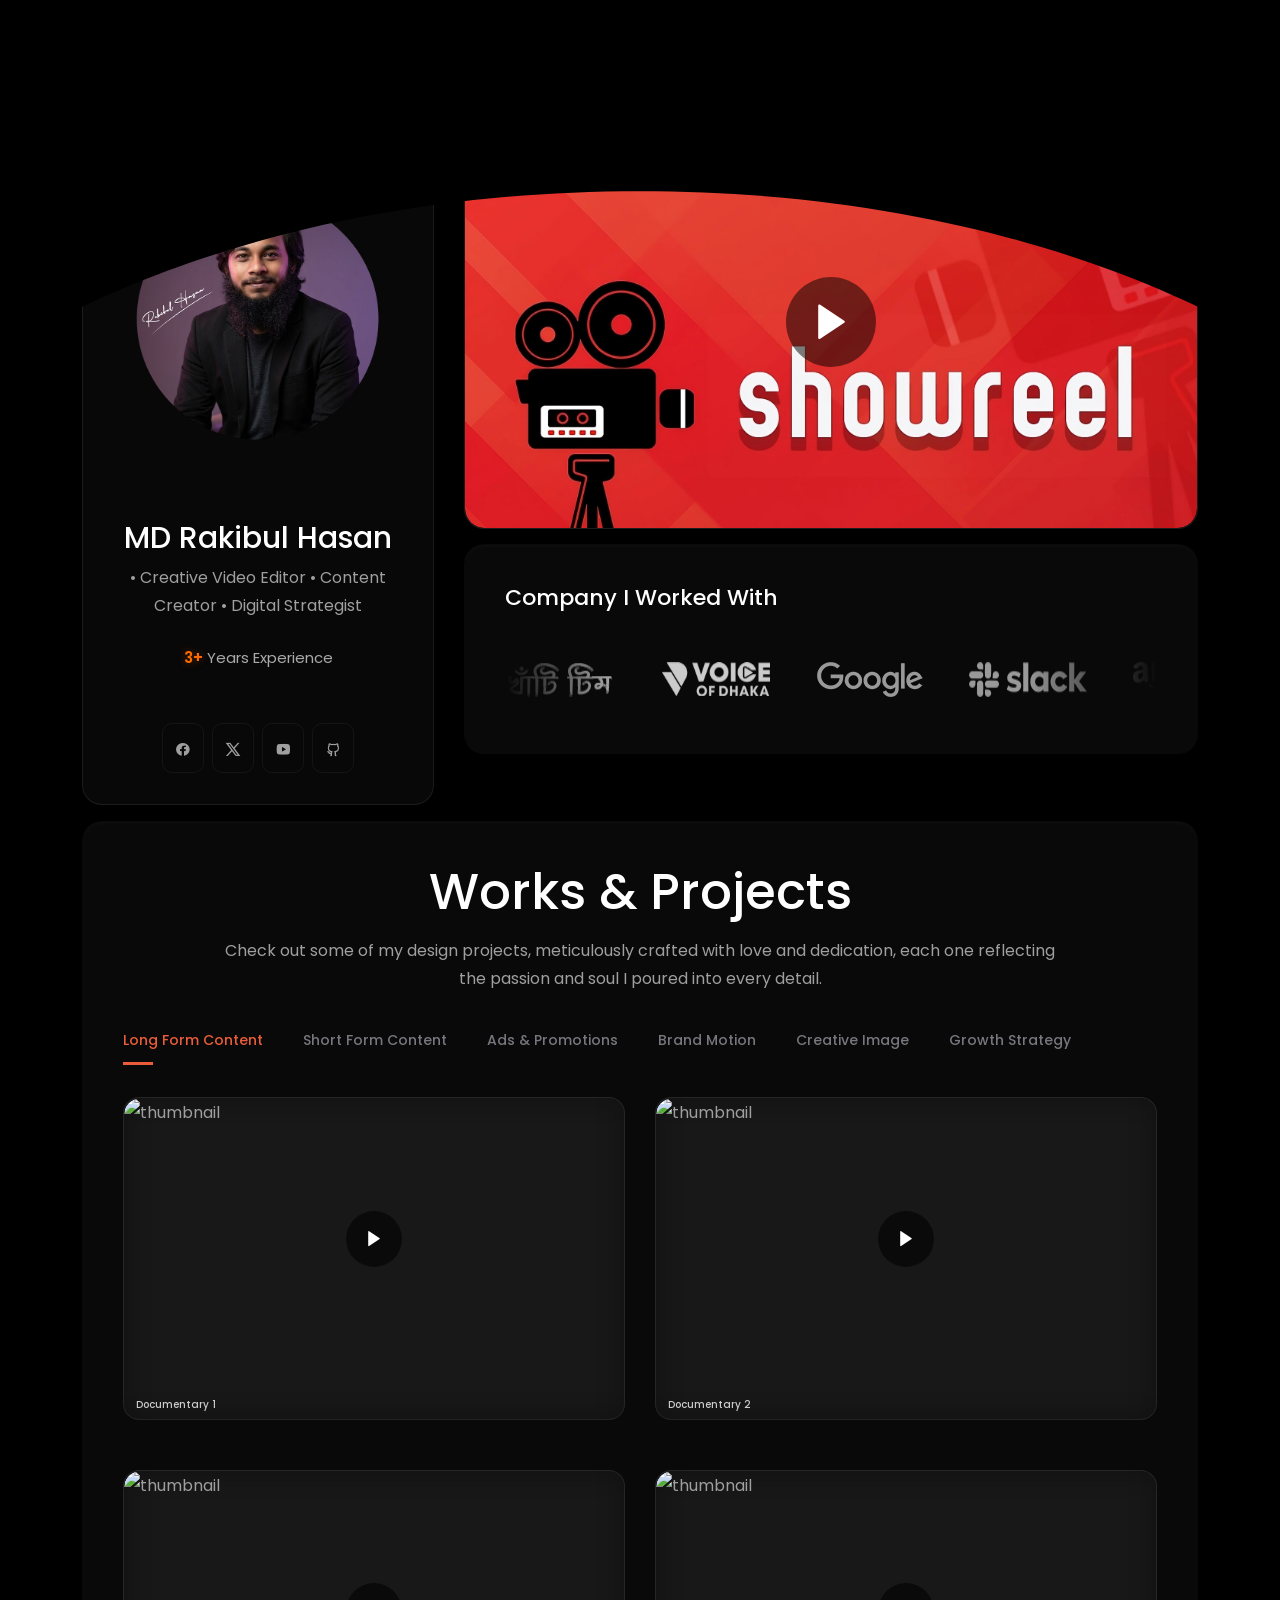
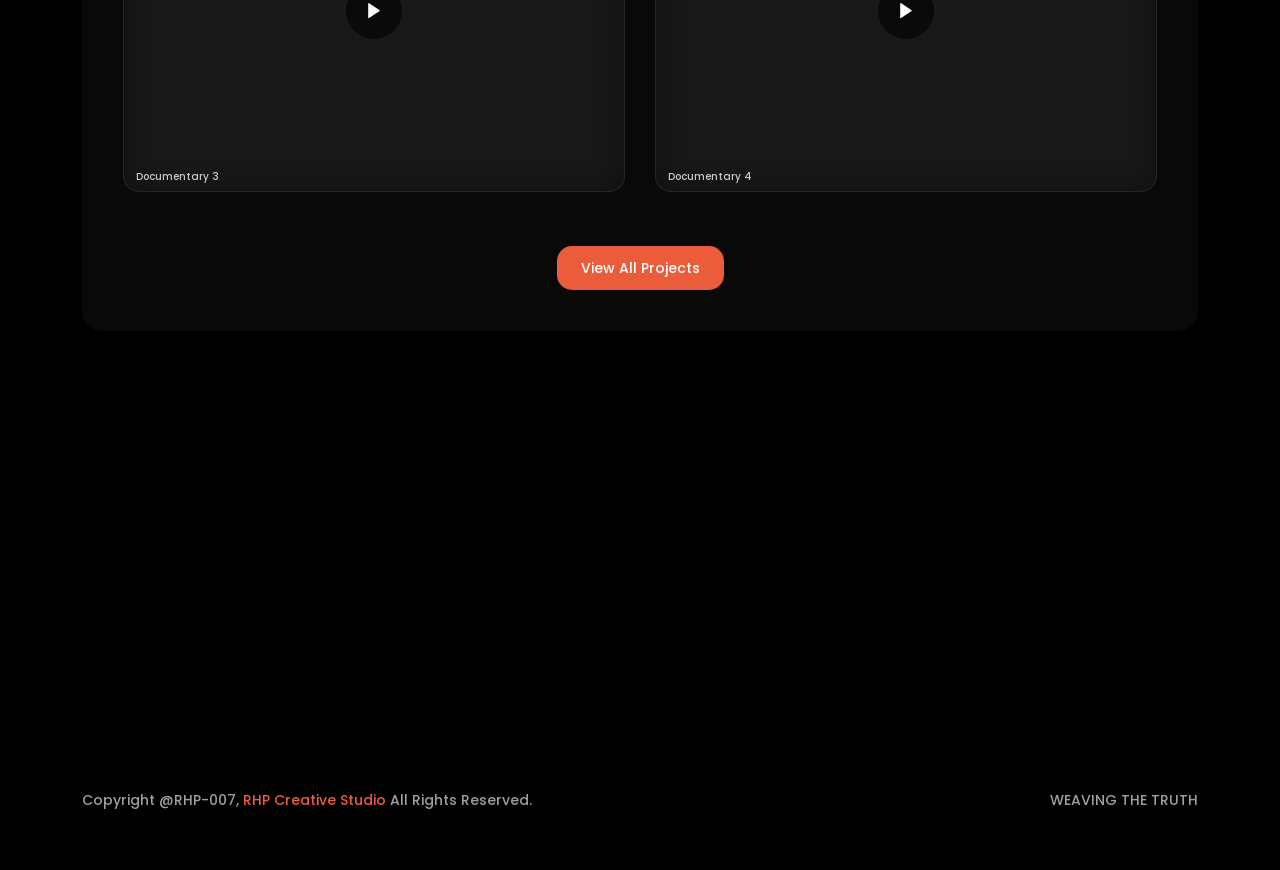
==== commit 78de1543: "Update portfolio" ====
--- a/index.html
+++ b/index.html
@@ -10,7 +10,7 @@
     <meta name="keywords" content="Rakibul Hasan, Weaving the Truth, video editor, content creator, digital strategist, documentary editor, marketing video, youtube editor, social media reels, brand promotion">
     <meta name="author" content="Rakibul Hasan">
     <!-- PAGE TITLE -->
-    <title>RHP-007</title>
+    <title>RHP Creative Studio</title>
     <!-- FAV ICON -->
     <link rel="apple-touch-icon" href="assets/images/rhp-icon.png">
     <link rel="shortcut icon" type="image/png" href="assets/images/rhp-icon.png">
@@ -139,14 +139,14 @@
                 <div class="hero-showreel wow fadeInUp delay-0-2s">
                 <!-- Thumbnail -->
                     <div class="showreel-thumb" id="showreelThumb">
-                        <img src="assets/images/about/showreel-thumb.jpg" alt="RH Creative Studio Showreel">
+                        <img src="assets/images/about/showreel-thumb.jpg" alt="RHP Creative Studio Showreel">
                         <button class="showreel-play-btn" id="playShowreel">
                         <i class="ri-play-fill"></i>
                         </button>
                     </div>
                 <!-- YouTube Video (hidden initially) -->
                     <div class="showreel-video-wrapper" id="showreelVideoWrapper">
-                        <iframe id="showreelIframe" src="" title="RH Creative Studio Showreel" frameborder="0" allow="autoplay; fullscreen; picture-in-picture"></iframe>
+                        <iframe id="showreelIframe" src="" title="RHP Creative Studio Showreel" frameborder="0" allow="autoplay; fullscreen; picture-in-picture"></iframe>
                     </div>
                 </div>
                 <!-- Showreel ended -->
@@ -401,7 +401,7 @@
                     <div class="col-lg-6">
                         <div class="copyright-text">
                             <p>
-                                Copyright @RHP-007, <a href="index.html">RH creative studio</a> All
+                                Copyright @RHP-007, <a href="index.html">RHP Creative Studio</a> All
                                 Rights Reserved.
                             </p>
                         </div>
--- a/assets/css/spacing.css
+++ b/assets/css/spacing.css
@@ -1,7 +1,7 @@
 /*
 * ----------------------------------------------------------------------------------------
 Author       : RHP
-Template Name: RH Creative Studio
+Template Name: RHP Creative Studio
 Version      : 1.0                                          
 * ----------------------------------------------------------------------------------------
 */
--- a/assets/css/style.css
+++ b/assets/css/style.css
@@ -1,7 +1,7 @@
 /*
 * ----------------------------------------------------------------------------------------
 Author       : RHP
-Template Name: RH Creative Studio
+Template Name: RHP Creative Studio
 Version      : 1.0                                          
 * ----------------------------------------------------------------------------------------
 */
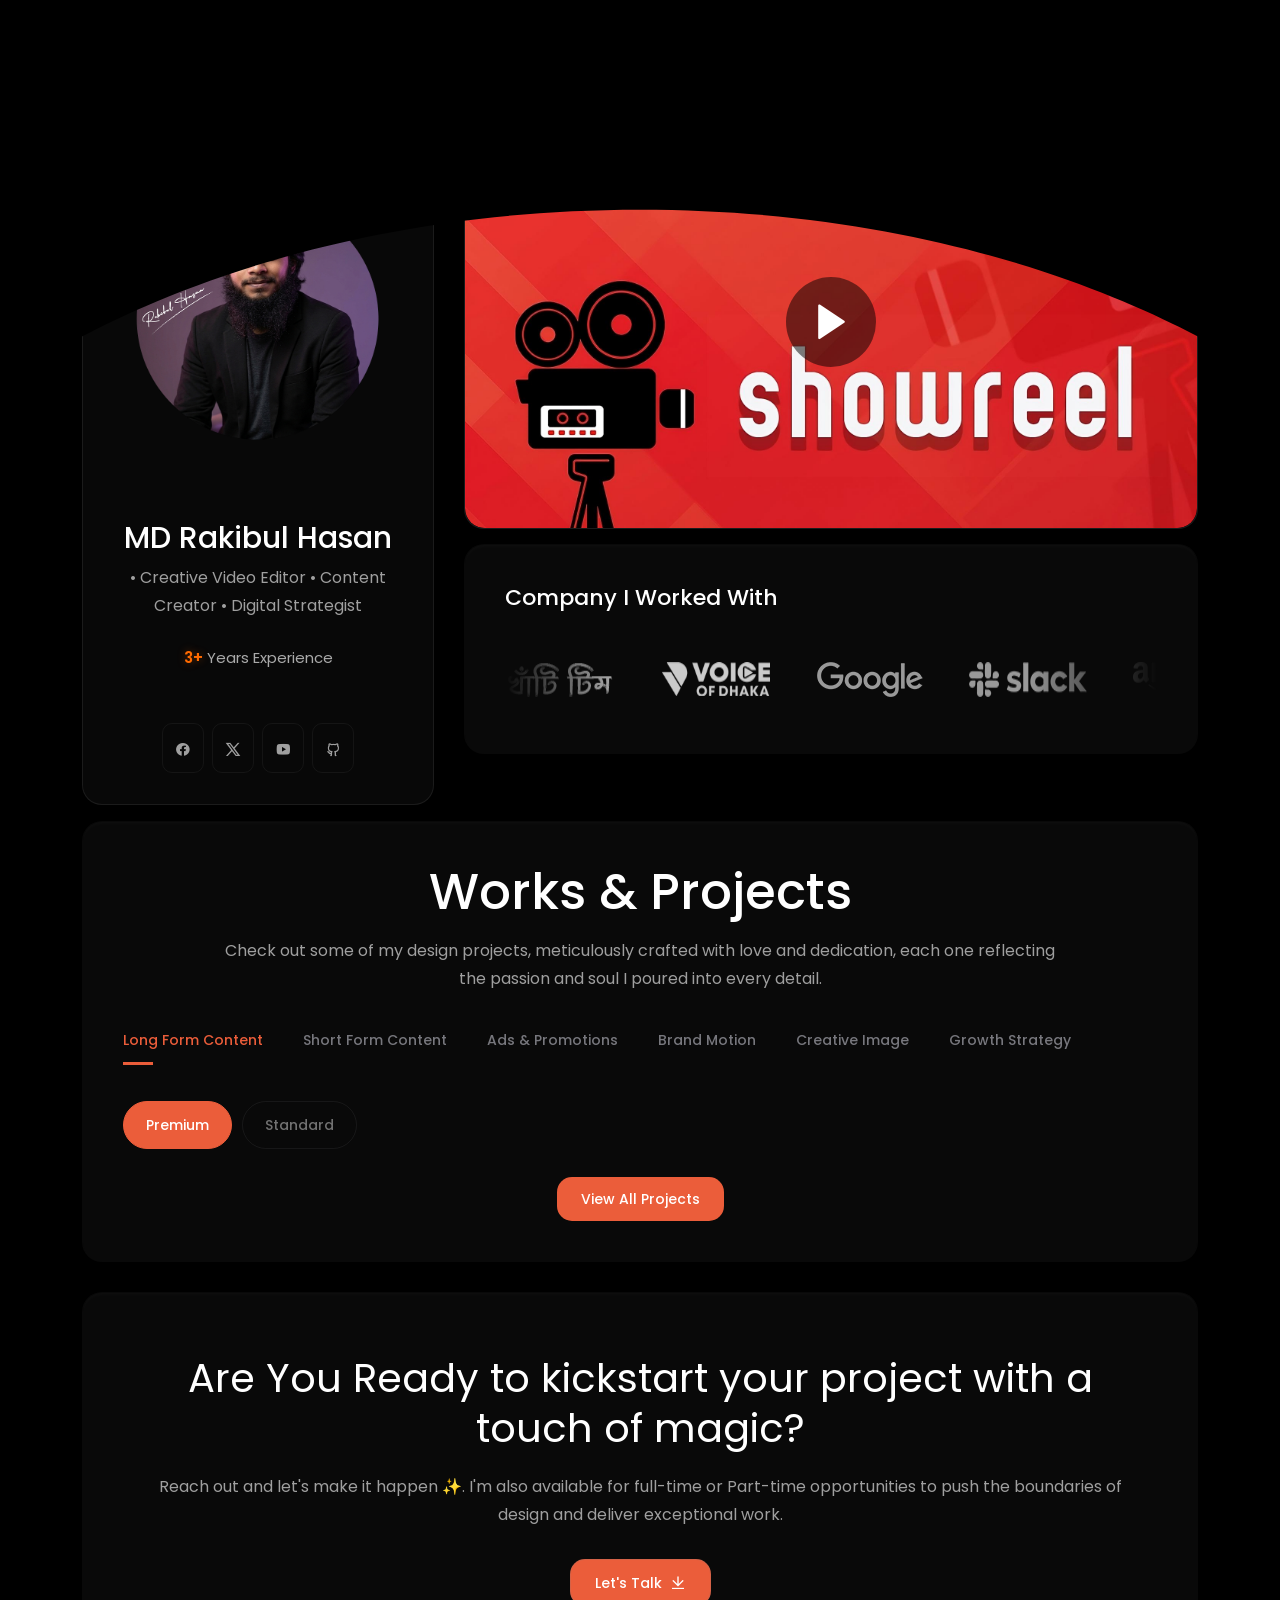
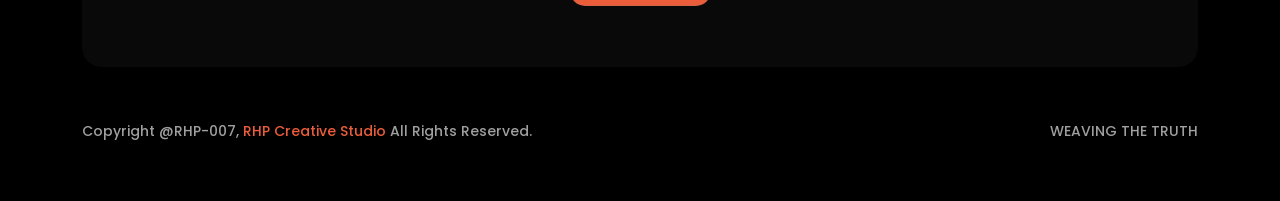
==== commit f86081eb: "Update portfolio" ====
--- a/index.html
+++ b/index.html
@@ -71,7 +71,7 @@
                     <!-- START LOGO DESIGN AREA -->
                     <div class="logo-outer">
                         <div class="logo">
-                            <a href="index.html"><img src="assets/images/logo.png" alt="Logo" title="Logo" /></a>
+                            <a href="index.html"><img id="siteLogo" src="assets/images/logo.png" data-dark="assets/images/logo.png" data-light="assets/images/logo-dark.png" alt="Logo" title="Logo" /></a>
                         </div>
                     </div>
                     <!-- / END LOGO DESIGN AREA -->
@@ -82,7 +82,7 @@
                             <div class="navbar-header">
                                 <div class="mobile-logo">
                                     <a href="index.html">
-                                        <img src="assets/images/logo.png" alt="Logo" title="Logo" />
+                                        <img class="siteLogoMobile" src="assets/images/logo.png" data-dark="assets/images/logo.png" data-light="assets/images/logo-dark.png" alt="Logo" title="Logo" />
                                     </a>
                                 </div>
                                 <!-- Toggle Button -->
@@ -104,7 +104,8 @@
                         </nav>
                         <!-- / END NAV DESIGN AREA -->
                     </div>
-                    <div class="menu-rhp">
+                        <div class="menu-rhp">
+                        <button id="themeToggle" class="theme-toggle-btn" aria-label="Toggle light/dark mode"><i class="ri-sun-line"></i></button>
                         <a href="contact.html" class="theme-rhp-007">Hire Me<i class="ri-shake-hands-line"></i></a>
                     </div>
                 </div>
@@ -156,12 +157,12 @@
                         <div class="company-list">
                             <div class="scroller" data-direction="left" data-speed="slow">
                                 <div class="scroller__inner">
-                                    <img src="assets/images/client-logos/partner6.png" alt="" />
-                                    <img src="assets/images/client-logos/partner2.png" alt="" />
-                                    <img src="assets/images/client-logos/partner3.png" alt="" />
-                                    <img src="assets/images/client-logos/partner4.png" alt="" />
-                                    <img src="assets/images/client-logos/partner5.png" alt="" />
-                                    <img src="assets/images/client-logos/partner1.png" alt="" />
+                                    <img class="client-logo" src="assets/images/client-logos/partner6.png" data-dark="assets/images/client-logos/partner6.png" data-light="assets/images/client-logos/partner6-light.png" alt="" />
+                                    <img class="client-logo" src="assets/images/client-logos/partner2.png" data-dark="assets/images/client-logos/partner2.png" data-light="assets/images/client-logos/partner2-light.png" alt="" />
+                                    <img class="client-logo" src="assets/images/client-logos/partner3.png" data-dark="assets/images/client-logos/partner3.png" data-light="assets/images/client-logos/partner3-light.png" alt="" />
+                                    <img class="client-logo" src="assets/images/client-logos/partner4.png" data-dark="assets/images/client-logos/partner4.png" data-light="assets/images/client-logos/partner4-light.png" alt="" />
+                                    <img class="client-logo" src="assets/images/client-logos/partner5.png" data-dark="assets/images/client-logos/partner5.png" data-light="assets/images/client-logos/partner5-light.png" alt="" />
+                                    <img class="client-logo" src="assets/images/client-logos/partner1.png" data-dark="assets/images/client-logos/partner1.png" data-light="assets/images/client-logos/partner1-light.png" alt="" />
                                 </div>
                             </div>
                         </div>
@@ -193,6 +194,10 @@
                     <li data-filter=".brand-motion">Brand Motion</li>
                     <li data-filter=".creative-image">Creative Image</li>
                     <li data-filter=".growth-strategy">Growth Strategy</li>
+                </ul>
+                <ul class="tier-filter">
+                    <li class="current" data-tier=".premium">Premium</li>
+                    <li data-tier=".standard">Standard</li>
                 </ul>
                 <div class="row project-masonry-active">
                                                 <!------------------------- HORIZONTAL PROJECT VIDEO ZONE -------------------------->
--- a/assets/css/style.css
+++ b/assets/css/style.css
@@ -431,6 +431,12 @@
     transition: .3s
 }
 
+.menu-rhp {
+    display: flex;
+    align-items: center;
+    gap: 12px;
+}
+
 .menu-rhp a.theme-rhp-007 {
     background: transparent;
 }
@@ -4125,7 +4131,7 @@
     border: none;
     color: var(--main-color);
     text-align: left;
-    padding: 18px 22px;
+    padding: 18px 1px;
     font-size: 16px;
     font-weight: 500;
     display: flex;
@@ -4154,7 +4160,7 @@
 
 .faq-item.active .faq-answer{
     max-height: 200px;
-    padding: 0 22px 18px;
+    padding: 0 18px 18px;
 }
 
 .faq-answer p{
@@ -4241,3 +4247,172 @@
     opacity: 0;
     pointer-events: none;
 }
+
+/* ===================================================
+   HIDE the title text box under every portfolio video card
+=================================================== */
+.project-item.style-two .project-content {
+    display: none !important;
+}
+
+.project-item.style-two .project-image {
+    margin-bottom: 0 !important;
+}
+
+/* ===================================================
+   DARK / LIGHT MODE TOGGLE
+=================================================== */
+.theme-toggle-btn {
+    width: 40px;
+    height: 40px;
+    border-radius: 50%;
+    border: 1px solid var(--border-color);
+    background: transparent;
+    color: var(--main-color);
+    cursor: pointer;
+    display: flex;
+    align-items: center;
+    justify-content: center;
+    font-size: 18px;
+    margin-right: 14px;
+    transition: background 0.2s ease, color 0.2s ease;
+}
+
+.theme-toggle-btn:hover {
+    background: var(--primary-color);
+    color: #fff;
+}
+
+body.light-mode {
+    --body-background: #eaf4fb;
+    --main-color: #17171a;
+    --heading-color: #17171a;
+    --subtitle-color: #3a3a3d;
+    --border-color: rgba(0,0,0,0.1);
+}
+
+body.light-mode .main-header,
+body.light-mode .header-upper {
+    background-color: #ffffff !important;
+}
+
+body.light-mode .project-item.style-two,
+body.light-mode .service-item-two,
+body.light-mode .process-item,
+body.light-mode .faq-item,
+body.light-mode .about-image-part,
+body.light-mode .container-inner,
+body.light-mode .about-content-part,
+body.light-mode .about-content-part-bottom,
+body.light-mode .call-to-action-part,
+body.light-mode .hero-showreel,
+body.light-mode .company-worked-with,
+body.light-mode .company-list-part {
+    background-color: #ffffff !important;
+    border-color: rgba(0,0,0,0.08) !important;
+    box-shadow: 0 1px 4px rgba(0,0,0,0.06);
+    backdrop-filter: none !important;
+    -webkit-backdrop-filter: none !important;
+}
+
+body.light-mode .navigation li a,
+body.light-mode .service-item-two h4,
+body.light-mode .process-item h4,
+body.light-mode .faq-question,
+body.light-mode .about-image-part h2,
+body.light-mode .about-content-part-bottom h2,
+body.light-mode .call-to-action-part h2,
+body.light-mode .call-to-action-part p,
+body.light-mode h2,
+body.light-mode h3,
+body.light-mode h4 {
+    color: #17171a !important;
+}
+
+/* Scroll-to-top button arrow — was hardcoded white, invisible on the
+   light circular background */
+body.light-mode .progress-wrap i,
+body.light-mode .progress-wrap svg path {
+    color: #17171a !important;
+    stroke: #17171a !important;
+}
+
+body.light-mode .progress-wrap {
+    background-color: #ffffff !important;
+    border-color: rgba(0,0,0,0.1) !important;
+}
+
+/* Social icons under the profile card had a near-invisible 5% white
+   border, meant for a dark background */
+body.light-mode .about-social ul li a {
+    border-color: rgba(0,0,0,0.15) !important;
+}
+
+body.light-mode p,
+body.light-mode .section-sub-text,
+body.light-mode .faq-answer p,
+body.light-mode .service-item-two > p,
+body.light-mode .process-item p {
+    color: #4a4a4d !important;
+}
+
+/* "Hire Me" and similar transparent-background buttons had hardcoded
+   white text — invisible against a light background until hovered.
+   Give them dark text in light mode; hover still turns the background
+   orange with white text, so that stays readable either way. */
+body.light-mode .menu-rhp a.theme-rhp-007,
+body.light-mode .theme-toggle-btn {
+    color: #17171a;
+}
+
+body.light-mode .menu-rhp a.theme-rhp-007:hover {
+    color: #fff;
+}
+
+body.light-mode .progress-wrap {
+    mix-blend-mode: normal;
+    color: #17171a;
+    border: 1px solid rgba(0,0,0,0.15);
+    background: #fff;
+}
+
+body.light-mode .progress-wrap i,
+body.light-mode .progress-wrap svg.progress-circle path {
+    color: #17171a;
+    stroke: var(--primary-color);
+}
+
+/* ===================================================
+   PREMIUM / STANDARD TIER FILTER — rounded pill buttons
+=================================================== */
+.tier-filter {
+    display: flex;
+    gap: 10px;
+    margin: 4px 0 24px;
+    padding: 0;
+    list-style: none;
+}
+
+.tier-filter li {
+    padding: 8px 22px;
+    border-radius: 999px;
+    border: 1px solid var(--border-color);
+    font-size: 14px;
+    font-weight: 500;
+    cursor: pointer;
+    color: var(--main-color);
+    opacity: 0.7;
+    transition: all 0.2s ease;
+}
+
+.tier-filter li:hover {
+    opacity: 1;
+    border-color: var(--primary-color);
+}
+
+.tier-filter li.current {
+    background: var(--primary-color);
+    border-color: var(--primary-color);
+    color: #fff;
+    opacity: 1;
+}
--- a/assets/css/responsive.css
+++ b/assets/css/responsive.css
@@ -50,7 +50,7 @@
 
 
     .about-area {
-        padding-top: 80px;
+        padding-top: 130px;
     }
 
     .resume-area {
@@ -154,11 +154,15 @@
     }
 
     .menu-rhp {
+        display: flex !important;
+    }
+
+    .menu-rhp a.theme-rhp-007 {
         display: none;
     }
 
-    .section-title p {
-        padding: 0px;
+    .theme-toggle-btn {
+        margin-right: 45px;
     }
 
     .about-content-part {
@@ -189,11 +193,15 @@
     }
 
     .menu-rhp {
+        display: flex !important;
+    }
+
+    .menu-rhp a.theme-rhp-007 {
         display: none;
     }
 
-    .section-title {
-        margin-bottom: 30px;
+    .theme-toggle-btn {
+        margin-right: 45px;
     }
 
     .main-menu .navbar-collapse li a:hover {
@@ -246,7 +254,7 @@
     }
 
     .about-area {
-        padding-top: 60px;
+        padding-top: 70px;
     }
 
     .about-content-part {
@@ -1488,7 +1496,6 @@
     .tools-list {
         gap: 14px;
     }
-
     .tool-item {
         width: 66px;
     }
@@ -1522,3 +1529,86 @@
         display: inline-block;
     }
 }
+
+/* ===================================================
+   CARD GAP FIX — mobile/tablet (forced with !important
+   since this kept getting overridden by other rules)
+=================================================== */
+@media only screen and (max-width: 991px) {
+    .process-item {
+        margin-bottom: 24px !important;
+    }
+
+    .service-item-two,
+    .faq-item {
+        margin-bottom: 20px !important;
+    }
+}
+
+/* ===================================================
+   MOBILE HEADER — theme toggle sits LEFT of the hamburger,
+   and shrink it slightly so the header doesn't grow taller
+=================================================== */
+@media only screen and (max-width: 991px) {
+    .header-inner {
+        display: flex !important;
+    }
+
+    .menu-rhp {
+        order: -1;
+    }
+
+    .nav-outer {
+        order: 2;
+    }
+
+    .theme-toggle-btn {
+        width: 34px;
+        height: 34px;
+        font-size: 15px;
+        margin-right: 115px;
+    }
+}
+
+/* ===================================================
+   THEME TOGGLE — move to LEFT of the hamburger on mobile
+=================================================== */
+@media only screen and (max-width: 991px) {
+    .header-inner {
+        flex-wrap: nowrap;
+    }
+
+    .nav-outer {
+        order: 2;
+    }
+
+    .menu-rhp {
+        order: 1;
+        margin-left: auto;
+    }
+}
+
+/* ===================================================
+   MOBILE DROPDOWN MENU — light mode background/text
+=================================================== */
+body.light-mode .main-menu .navbar-collapse {
+    background-color: #ffffff !important;
+}
+
+body.light-mode .main-menu .navbar-collapse li a {
+    color: #17171a !important;
+}
+
+/* ===================================================
+   PROCESS/SERVICE/FAQ ROW GUTTER — Bootstrap-native
+   vertical gap between wrapped cards (belt-and-suspenders
+   alongside the margin-bottom fix above)
+=================================================== */
+@media only screen and (max-width: 991px) {
+    .process-row,
+    .service-grid-row,
+    .faq-list {
+        --bs-gutter-y: 24px;
+        row-gap: 24px;
+    }
+}
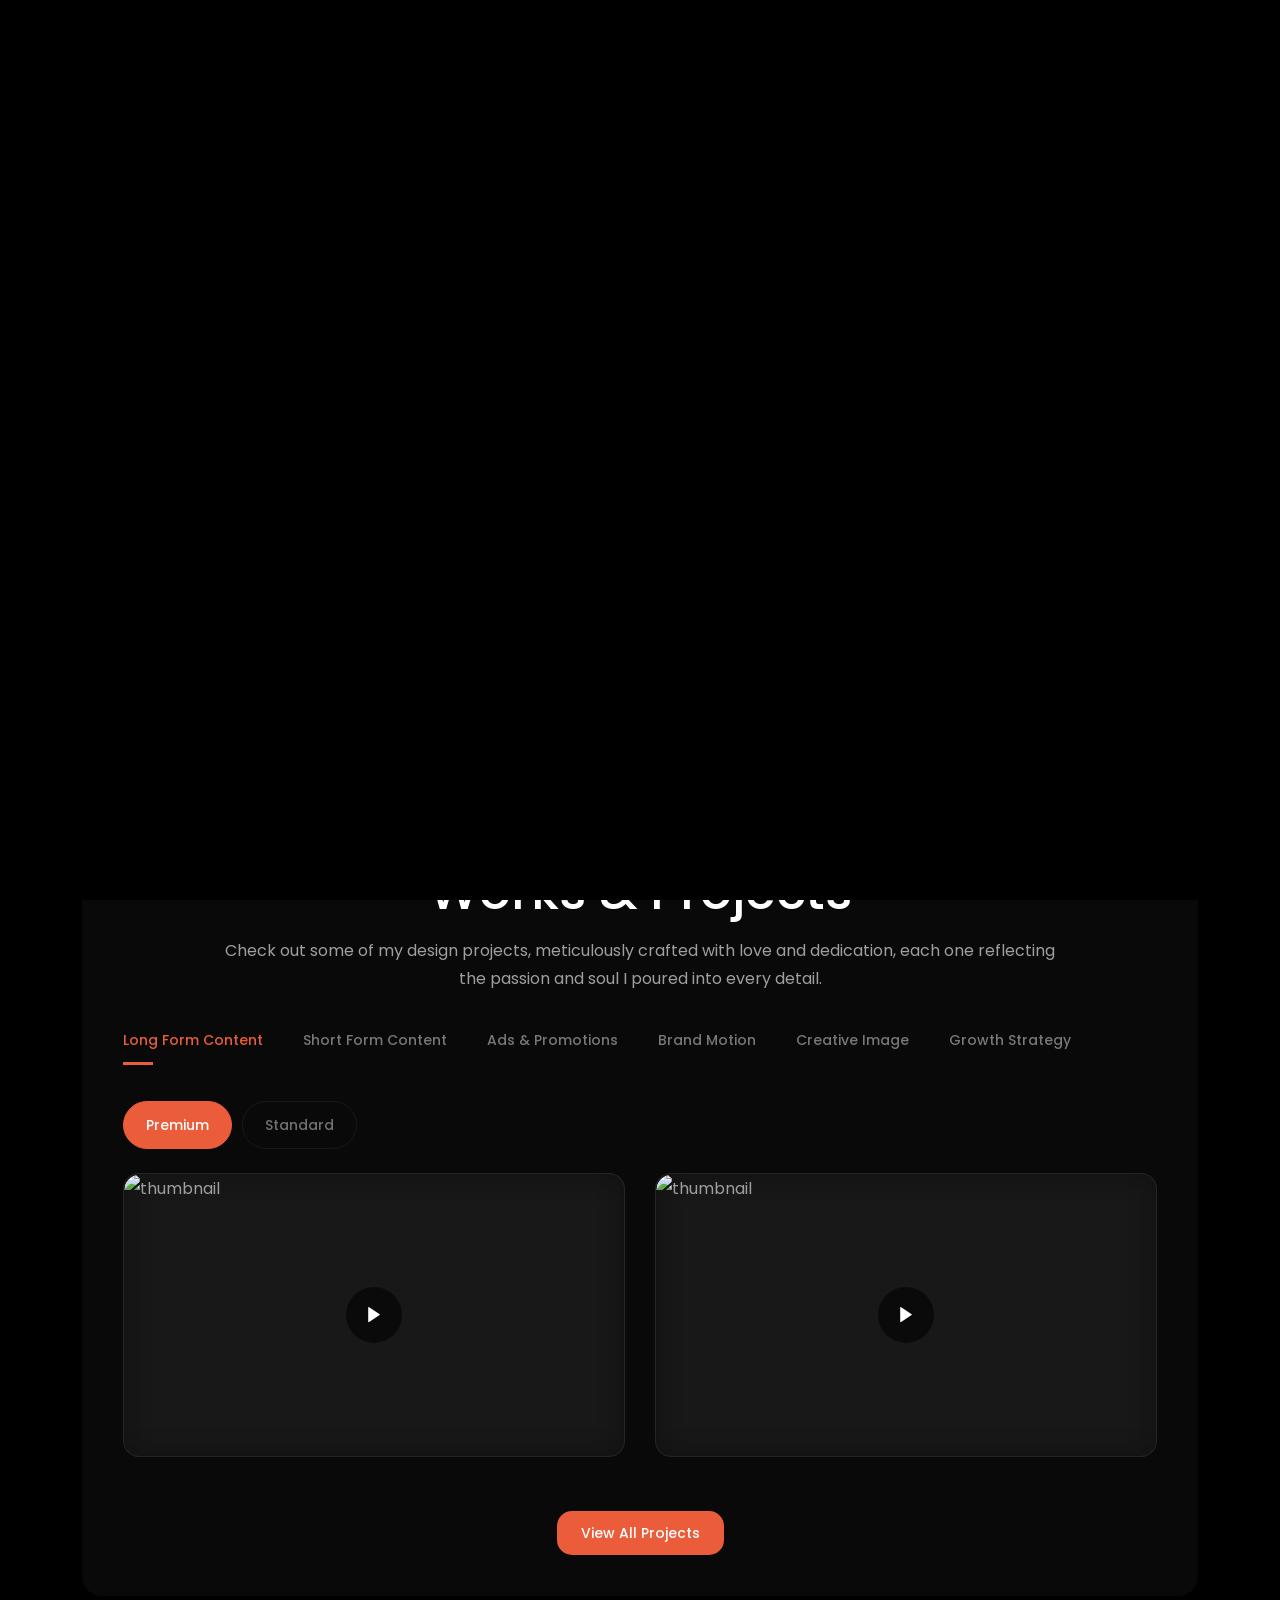
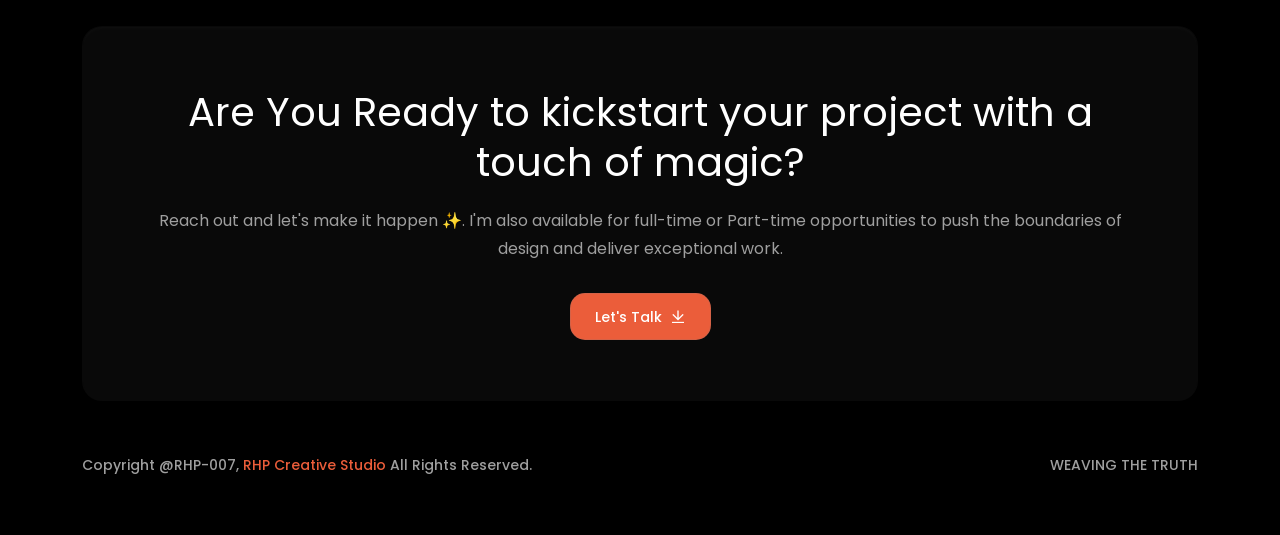
==== commit ed3bd9f5: "Update portfolio" ====
--- a/index.html
+++ b/index.html
@@ -203,7 +203,7 @@
                                                 <!------------------------- HORIZONTAL PROJECT VIDEO ZONE -------------------------->
                                                 <!---------------------------------------------------------------------------------->
                     <!-- START LONG FORM CONTENTPORTFOLIO DESIGN AREA -->
-                    <div class="col-lg-6 col-md-6 item long-form-content">
+                    <div class="col-lg-6 col-md-6 item long-form-content standard">
                         <div class="project-item style-two">
                             <div class="project-image video-horizontal yt-embed" data-yt-id="PI7t0Lhpt0k">
                                     <img class="yt-thumb" src="https://img.youtube.com/vi/PI7t0Lhpt0k/hqdefault.jpg" alt="thumbnail">
@@ -216,7 +216,7 @@
                     </div>
                     <!-- / END LONG FORM CONTENTPORTFOLIO DESIGN AREA -->
                     <!-- START LONG FORM CONTENTPORTFOLIO DESIGN AREA -->
-                    <div class="col-lg-6 col-md-6 item long-form-content">
+                    <div class="col-lg-6 col-md-6 item long-form-content premium">
                         <div class="project-item style-two">
                             <div class="project-image video-horizontal yt-embed" data-yt-id="V6LIWIkVEBY">
                                     <img class="yt-thumb" src="https://img.youtube.com/vi/V6LIWIkVEBY/hqdefault.jpg" alt="thumbnail">
@@ -229,7 +229,7 @@
                     </div>
                     <!-- / END LONG FORM CONTENTPORTFOLIO DESIGN AREA -->
                     <!-- START LONG FORM CONTENTPORTFOLIO DESIGN AREA -->
-                    <div class="col-lg-6 col-md-6 item long-form-content">
+                    <div class="col-lg-6 col-md-6 item long-form-content premium">
                         <div class="project-item style-two">
                             <div class="project-image video-horizontal yt-embed" data-yt-id="tEg0RNH1ea8">
                                     <img class="yt-thumb" src="https://img.youtube.com/vi/tEg0RNH1ea8/hqdefault.jpg" alt="thumbnail">
@@ -242,7 +242,7 @@
                     </div>
                     <!-- / END LONG FORM CONTENTPORTFOLIO DESIGN AREA -->
                     <!-- START LONG FORM CONTENTPORTFOLIO DESIGN AREA -->
-                    <div class="col-lg-6 col-md-6 item long-form-content">
+                    <div class="col-lg-6 col-md-6 item long-form-content standard">
                         <div class="project-item style-two">
                             <div class="project-image video-horizontal yt-embed" data-yt-id="eLFm2KL5W0s">
                                     <img class="yt-thumb" src="https://img.youtube.com/vi/eLFm2KL5W0s/hqdefault.jpg" alt="thumbnail">
@@ -257,7 +257,7 @@
                                                 <!----------------------- END HORIZONTAL PROJECT VIDEO ZONE ------------------------>
                                                 <!------------------------ SHORTS FORM PROJECT VIDEO ZONE -------------------------->
                     <!-- START SHORTS FORM CONTENTPORTFOLIO DESIGN AREA -->
-                    <div class="col-xl-3 col-lg-4 col-md-6 item short-form-content">
+                    <div class="col-xl-3 col-lg-4 col-md-6 item short-form-content premium">
                         <div class="project-item style-two">
                             <div class="project-image video-vertical yt-embed" data-yt-id="pAZQ-L7skFY">
                                 <img class="yt-thumb"
@@ -273,7 +273,7 @@
                         </div>
                     </div>
                     <!-- START SINGLE PORTFOLIO DESIGN AREA -->
-                    <div class="col-xl-3 col-lg-4 col-md-6 item short-form-content">
+                    <div class="col-xl-3 col-lg-4 col-md-6 item short-form-content premium">
                         <div class="project-item style-two">
                             <div class="project-image video-vertical yt-embed" data-yt-id="nfimfsyhV6g">
                                 <img class="yt-thumb"
@@ -292,7 +292,7 @@
                                                 <!---------------------- END SHORTS FORM PROJECT VIDEO ZONE ------------------------>
                                                 <!------------------- ADS & PROMOTIONS FORM PROJECT VIDEO ZONE --------------------->
                     <!-- ADS & PROMOTIONS ZONE  -->
-                    <div class="col-xl-3 col-lg-4 col-md-6 item ads-promotions">
+                    <div class="col-xl-3 col-lg-4 col-md-6 item ads-promotions standard">
                         <div class="project-item style-two">
                             <div class="project-image video-vertical yt-embed" data-yt-id="wxTMQA3ECJU">
                                 <img class="yt-thumb"
@@ -308,21 +308,7 @@
                         </div>
                     </div>
                     <!--END ADS & PROMOTIONS ZONE-->
-                    <div class="col-xl-3 col-lg-4 col-md-6 item ads-promotions">
-                        <div class="project-item style-two">
-                            <div class="project-image video-vertical custom-play">
-                                    <video preload="metadata" poster="assets/works/thumb/thumb-1.jpg">
-                                    <source src="assets/works/shorts/project-4.mp4" type="video/mp4">
-                                </video>
-                                <div class="custom-play-btn"><i class="ri-play-fill"></i></div>
-                            </div>
-                            <div class="project-content">
-                                <h3>Ads 2</h3>
-                            </div>
-                        </div>
-                    </div>
-                    <!--END ADS & PROMOTIONS ZONE-->
-                    <div class="col-xl-3 col-lg-4 col-md-6 item ads-promotions">
+                    <div class="col-xl-3 col-lg-4 col-md-6 item ads-promotions standard">
                         <div class="project-item style-two">
                             <div class="project-image video-vertical yt-embed" data-yt-id="B8fch28_3XQ">
                                 <img class="yt-thumb"
